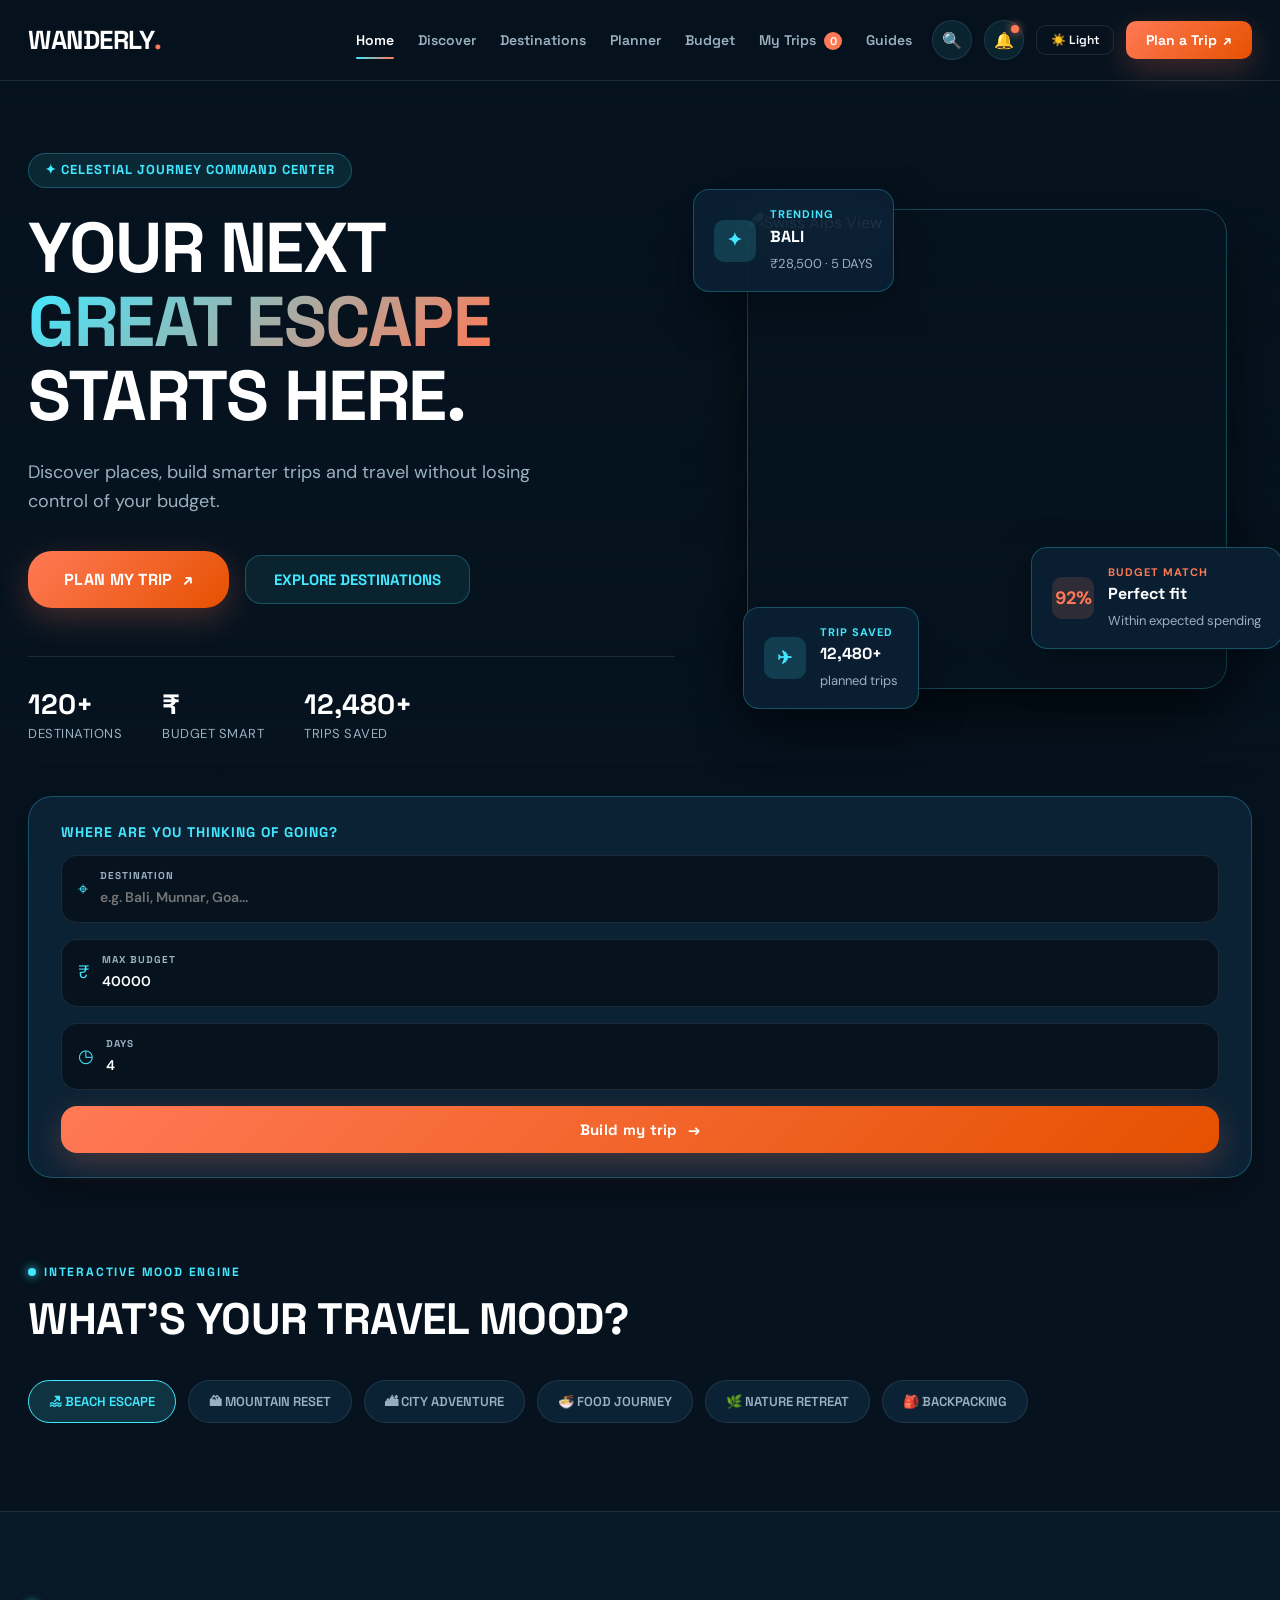
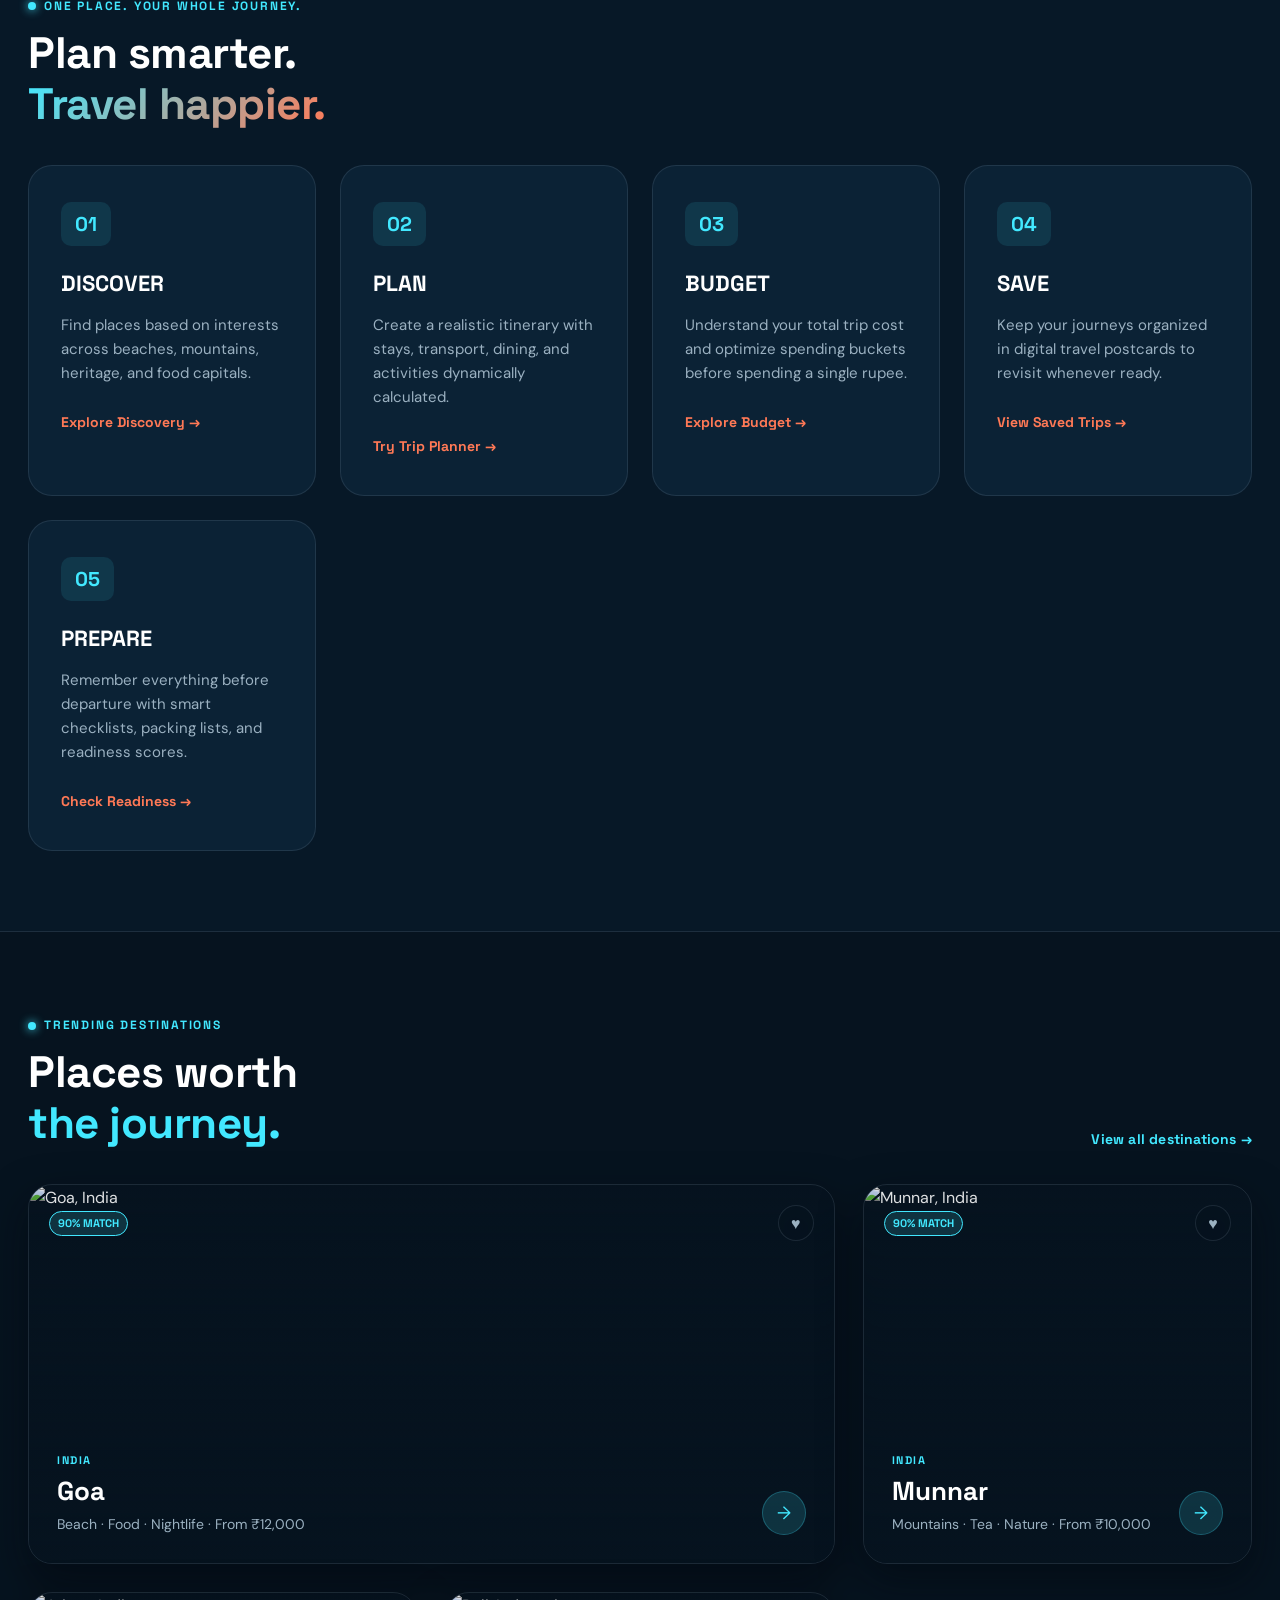
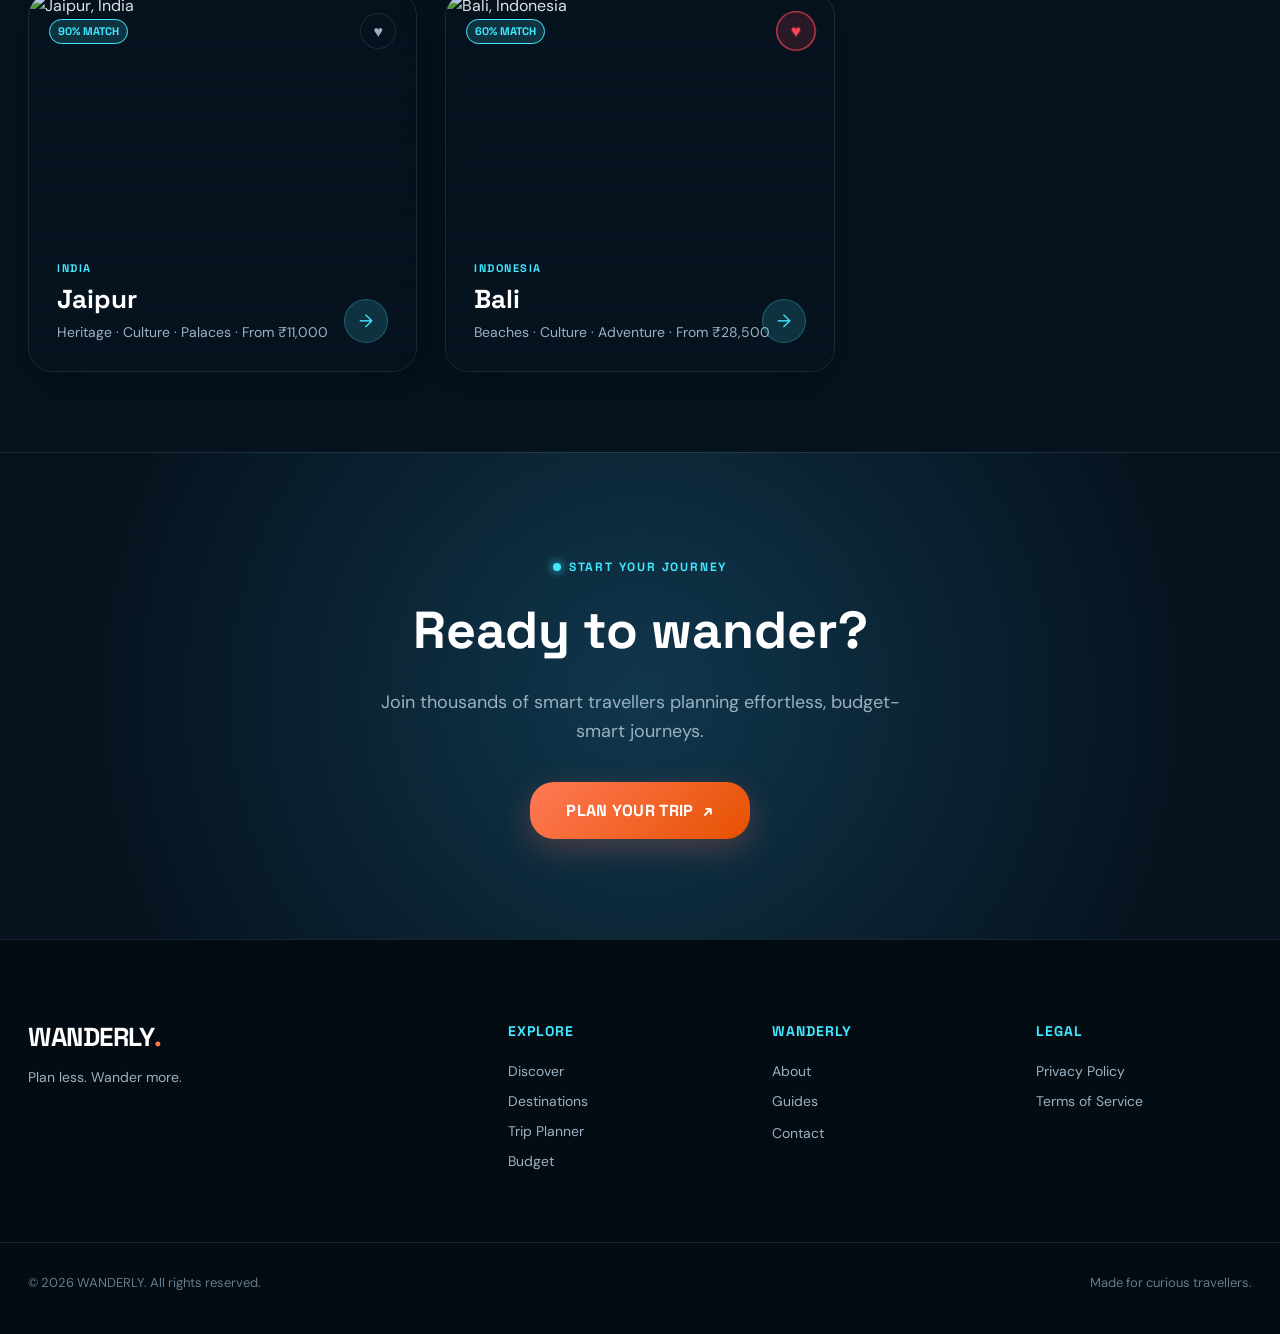
==== index.html @ 50c24c3d "Master upgrade: Celestial Journey design system, SPA travel command center, live cost optimization, " ====
<!DOCTYPE html>
<html lang="en">
<head>
    <meta charset="UTF-8">
    <meta name="viewport" content="width=device-width, initial-scale=1.0">
    <title>WANDERLY — Plan Less. Wander More.</title>
    <meta name="description" content="Discover destinations, build realistic itineraries, understand your costs and plan your next adventure with WANDERLY.">
    
    <link rel="preconnect" href="https://fonts.googleapis.com">
    <link rel="preconnect" href="https://fonts.gstatic.com" crossorigin>
    <link href="https://fonts.googleapis.com/css2?family=DM+Sans:ital,opsz,wght@0,9..40,400..700;1,9..40,400..700&family=Inter:wght@400;500;600;700&family=Space+Grotesk:wght@400;500;600;700&display=swap" rel="stylesheet">
    
    <link rel="stylesheet" href="style.css">
</head>
<body>

    <!-- NAVBAR -->
    <header class="navbar">
        <div class="nav-inner">
            <button type="button" class="brand" onclick="navigateTo('home')">
                WANDERLY<span>.</span>
            </button>

            <nav class="desktop-nav">
                <button type="button" data-page="home" onclick="navigateTo('home')">Home</button>
                <button type="button" data-page="discover" onclick="navigateTo('discover')">Discover</button>
                <button type="button" data-page="destinations" onclick="navigateTo('destinations')">Destinations</button>
                <button type="button" data-page="planner" onclick="navigateTo('planner')">Planner</button>
                <button type="button" data-page="budget" onclick="navigateTo('budget')">Budget</button>
                <button type="button" data-page="trips" onclick="navigateTo('trips')">My Trips <span class="badge-count" id="navTripBadge">0</span></button>
                <button type="button" data-page="guides" onclick="navigateTo('guides')">Guides</button>
            </nav>

            <div class="nav-actions">
                <button type="button" class="icon-btn" onclick="toggleSearchOverlay()" title="Search website">🔍</button>
                
                <div style="position:relative;">
                    <button type="button" class="icon-btn" onclick="toggleNotifications()" title="Notifications">
                        🔔 <span class="notif-badge"></span>
                    </button>

                    <!-- NOTIFICATION DROPDOWN -->
                    <div class="notif-dropdown" id="notifDropdown">
                        <div class="notif-header">
                            <h4>NOTIFICATION HUB</h4>
                            <small style="color:var(--accent-cyan); cursor:pointer;">Clear</small>
                        </div>
                        <div class="notif-list">
                            <div class="notif-item">
                                <strong>Trip Calculated</strong>
                                <span>Bali, Indonesia calculated with 94% match score.</span>
                            </div>
                            <div class="notif-item">
                                <strong>Budget Healthy</strong>
                                <span>Your ₹40,000 budget leaves ₹7,200 safety margin.</span>
                            </div>
                        </div>
                    </div>
                </div>

                <button type="button" class="outline-btn" id="themeToggleBtn" onclick="toggleTheme()" style="padding:6px 14px; font-size:12px;">☀️ Light</button>

                <button type="button" class="nav-cta" onclick="navigateTo('planner')">
                    Plan a Trip <span>↗</span>
                </button>
            </div>

            <button class="mobile-menu-btn" onclick="toggleMobileMenu()" aria-label="Toggle navigation menu">
                ☰
            </button>
        </div>

        <div class="mobile-menu" id="mobileMenu">
            <button type="button" data-page="home" onclick="navigateTo('home')">Home</button>
            <button type="button" data-page="discover" onclick="navigateTo('discover')">Discover</button>
            <button type="button" data-page="destinations" onclick="navigateTo('destinations')">Destinations</button>
            <button type="button" data-page="planner" onclick="navigateTo('planner')">Planner</button>
            <button type="button" data-page="budget" onclick="navigateTo('budget')">Budget</button>
            <button type="button" data-page="trips" onclick="navigateTo('trips')">My Trips</button>
            <button type="button" data-page="guides" onclick="navigateTo('guides')">Guides</button>
            <button type="button" class="nav-cta full-width" onclick="navigateTo('planner')">Plan a Trip ↗</button>
        </div>
    </header>

    <!-- SPA APP CONTAINER -->
    <div id="app">

        <!-- =========================================================
             1. HOME VIRTUAL PAGE (#page-home)
        ========================================================= -->
        <section id="page-home" class="page active">
            <!-- CINEMATIC HERO SECTION -->
            <div class="hero">
                <div class="container hero-container">
                    <div class="hero-content">
                        <div class="hero-eyebrow">
                            ✦ CELESTIAL JOURNEY COMMAND CENTER
                        </div>

                        <h1>
                            YOUR NEXT<br>
                            <span class="highlight-gradient">GREAT ESCAPE</span><br>
                            STARTS HERE.
                        </h1>

                        <p>
                            Discover places, build smarter trips and travel without losing control of your budget.
                        </p>

                        <div class="hero-actions">
                            <button type="button" class="primary-btn lg" onclick="navigateTo('planner')">
                                PLAN MY TRIP <span>↗</span>
                            </button>

                            <button type="button" class="secondary-btn" onclick="navigateTo('destinations')">
                                EXPLORE DESTINATIONS
                            </button>
                        </div>

                        <div class="hero-stats">
                            <div class="hero-stat-item">
                                <strong>120+</strong>
                                <span>Destinations</span>
                            </div>
                            <div class="hero-stat-item">
                                <strong>₹</strong>
                                <span>Budget Smart</span>
                            </div>
                            <div class="hero-stat-item">
                                <strong>12,480+</strong>
                                <span>Trips Saved</span>
                            </div>
                        </div>
                    </div>

                    <!-- FLOATING CARDS & VISUAL -->
                    <div class="hero-visual-wrapper">
                        <div class="hero-main-card">
                            <img src="https://images.unsplash.com/photo-1500534623283-312aade485b7?auto=format&fit=crop&w=1200&q=85" alt="Swiss Alps View">
                        </div>

                        <!-- FLOATING CARD 1: TRENDING -->
                        <div class="floating-card card-1" onclick="planDestination('bali')">
                            <div class="icon-badge">✦</div>
                            <div>
                                <small>TRENDING</small>
                                <strong>BALI</strong>
                                <span>₹28,500 · 5 DAYS</span>
                            </div>
                        </div>

                        <!-- FLOATING CARD 2: BUDGET MATCH -->
                        <div class="floating-card card-2">
                            <div class="icon-badge orange">92%</div>
                            <div>
                                <small style="color:var(--accent-orange)">BUDGET MATCH</small>
                                <strong>Perfect fit</strong>
                                <span>Within expected spending</span>
                            </div>
                        </div>

                        <!-- FLOATING CARD 3: TRIP SAVED -->
                        <div class="floating-card card-3">
                            <div class="icon-badge">✈</div>
                            <div>
                                <small>TRIP SAVED</small>
                                <strong>12,480+</strong>
                                <span>planned trips</span>
                            </div>
                        </div>
                    </div>
                </div>
            </div>

            <!-- HOME QUICK PLANNER STRIP -->
            <div class="container">
                <div class="quick-planner-strip">
                    <div style="font-family:var(--font-heading); font-size:14px; color:var(--accent-cyan); font-weight:700; margin-bottom:12px; letter-spacing:1px;">
                        WHERE ARE YOU THINKING OF GOING?
                    </div>
                    <div class="quick-planner-inner">
                        <div class="search-field">
                            <span class="field-icon">⌖</span>
                            <div>
                                <label for="quickDest">Destination</label>
                                <input type="text" id="quickDest" placeholder="e.g. Bali, Munnar, Goa..." autocomplete="off">
                            </div>
                        </div>
                        <div class="search-field">
                            <span class="field-icon">₹</span>
                            <div>
                                <label for="quickBudget">Max Budget</label>
                                <input type="number" id="quickBudget" placeholder="50000" value="40000">
                            </div>
                        </div>
                        <div class="search-field">
                            <span class="field-icon">◷</span>
                            <div>
                                <label for="quickDays">Days</label>
                                <input type="number" id="quickDays" placeholder="4" value="4">
                            </div>
                        </div>
                        <button type="button" class="primary-btn" onclick="executeQuickPlan()">
                            Build my trip <span>→</span>
                        </button>
                    </div>
                </div>
            </div>

            <!-- WHAT'S YOUR TRAVEL MOOD STRIP -->
            <div class="quick-section">
                <div class="container">
                    <div class="section-heading">
                        <div>
                            <span class="section-label">INTERACTIVE MOOD ENGINE</span>
                            <h2>WHAT'S YOUR TRAVEL MOOD?</h2>
                        </div>
                    </div>

                    <div class="mood-selector">
                        <button type="button" class="mood-pill active" onclick="selectTravelMood('beach', this)">🏖 BEACH ESCAPE</button>
                        <button type="button" class="mood-pill" onclick="selectTravelMood('mountain', this)">🏔 MOUNTAIN RESET</button>
                        <button type="button" class="mood-pill" onclick="selectTravelMood('city', this)">🏙 CITY ADVENTURE</button>
                        <button type="button" class="mood-pill" onclick="selectTravelMood('food', this)">🍜 FOOD JOURNEY</button>
                        <button type="button" class="mood-pill" onclick="selectTravelMood('nature', this)">🌿 NATURE RETREAT</button>
                        <button type="button" class="mood-pill" onclick="selectTravelMood('backpacking', this)">🎒 BACKPACKING</button>
                    </div>

                    <div id="moodRecommendations">
                        <!-- JS populated recommendations -->
                    </div>
                </div>
            </div>

            <!-- SMART FEATURES STRIP -->
            <div class="quick-section bg-card-section">
                <div class="container">
                    <div class="section-heading">
                        <div>
                            <span class="section-label">ONE PLACE. YOUR WHOLE JOURNEY.</span>
                            <h2>
                                Plan smarter.<br>
                                <span class="highlight-gradient">Travel happier.</span>
                            </h2>
                        </div>
                    </div>

                    <div class="why-grid">
                        <div class="why-card">
                            <span class="why-num">01</span>
                            <h3>DISCOVER</h3>
                            <p>Find places based on interests across beaches, mountains, heritage, and food capitals.</p>
                            <button type="button" class="why-link" onclick="navigateTo('discover')">Explore Discovery →</button>
                        </div>

                        <div class="why-card">
                            <span class="why-num">02</span>
                            <h3>PLAN</h3>
                            <p>Create a realistic itinerary with stays, transport, dining, and activities dynamically calculated.</p>
                            <button type="button" class="why-link" onclick="navigateTo('planner')">Try Trip Planner →</button>
                        </div>

                        <div class="why-card">
                            <span class="why-num">03</span>
                            <h3>BUDGET</h3>
                            <p>Understand your total trip cost and optimize spending buckets before spending a single rupee.</p>
                            <button type="button" class="why-link" onclick="navigateTo('budget')">Explore Budget →</button>
                        </div>

                        <div class="why-card">
                            <span class="why-num">04</span>
                            <h3>SAVE</h3>
                            <p>Keep your journeys organized in digital travel postcards to revisit whenever ready.</p>
                            <button type="button" class="why-link" onclick="navigateTo('trips')">View Saved Trips →</button>
                        </div>

                        <div class="why-card">
                            <span class="why-num">05</span>
                            <h3>PREPARE</h3>
                            <p>Remember everything before departure with smart checklists, packing lists, and readiness scores.</p>
                            <button type="button" class="why-link" onclick="navigateTo('trips')">Check Readiness →</button>
                        </div>
                    </div>
                </div>
            </div>

            <!-- TRENDING DESTINATIONS GALLERY -->
            <div class="quick-section">
                <div class="container">
                    <div class="section-heading">
                        <div>
                            <span class="section-label">TRENDING DESTINATIONS</span>
                            <h2>
                                Places worth<br>
                                <span class="highlight-cyan">the journey.</span>
                            </h2>
                        </div>
                        <button type="button" class="text-btn" onclick="navigateTo('destinations')">View all destinations →</button>
                    </div>

                    <div class="destination-grid" id="homeFeaturedGrid">
                        <!-- Rendered dynamically via JS -->
                    </div>
                </div>
            </div>

            <!-- FINAL CTA BANNER -->
            <div class="final-cta-banner">
                <div class="cta-inner">
                    <span class="section-label">START YOUR JOURNEY</span>
                    <h2>Ready to wander?</h2>
                    <p>Join thousands of smart travellers planning effortless, budget-smart journeys.</p>
                    <button type="button" class="primary-btn lg" onclick="navigateTo('planner')">PLAN YOUR TRIP <span>↗</span></button>
                </div>
            </div>
        </section>

        <!-- =========================================================
             2. DISCOVER VIRTUAL PAGE (#page-discover)
        ========================================================= -->
        <section id="page-discover" class="page">
            <div class="page-hero">
                <div class="container">
                    <span class="section-label">DISCOVERY ENGINE</span>
                    <h1>
                        FIND A PLACE<br>
                        <span class="highlight-gradient">THAT FEELS LIKE YOU.</span>
                    </h1>
                    <p>Filter by destination, travel window, budget limit, and style to find your ideal match score.</p>

                    <!-- ADVANCED SEARCH CARD -->
                    <div class="search-card margin-top-lg">
                        <div class="search-field">
                            <span class="field-icon">⌖</span>
                            <div>
                                <label for="discoverDest">Destination</label>
                                <input type="text" id="discoverDest" placeholder="Where do you want to go?" autocomplete="off">
                            </div>
                        </div>

                        <div class="search-field">
                            <span class="field-icon">₹</span>
                            <div>
                                <label for="discoverBudget">Max Budget</label>
                                <select id="discoverBudget">
                                    <option value="">Any budget</option>
                                    <option value="15000">Under ₹15,000</option>
                                    <option value="30000">Under ₹30,000</option>
                                    <option value="50000">Under ₹50,000</option>
                                    <option value="100000">Under ₹1,00,000</option>
                                </select>
                            </div>
                        </div>

                        <div class="search-field">
                            <span class="field-icon">✦</span>
                            <div>
                                <label for="discoverStyle">Travel style</label>
                                <select id="discoverStyle">
                                    <option value="">Any style</option>
                                    <option value="budget">Budget</option>
                                    <option value="balanced">Balanced</option>
                                    <option value="comfort">Comfort</option>
                                    <option value="luxury">Luxury</option>
                                </select>
                            </div>
                        </div>

                        <button class="search-btn" onclick="executeDiscoverSearch()">
                            Discover <span>↗</span>
                        </button>
                    </div>
                </div>
            </div>

            <div class="quick-section">
                <div class="container">
                    <div class="discover-category-block">
                        <div class="section-heading">
                            <div>
                                <span class="section-label">POPULAR CHOICE</span>
                                <h2>Trending now</h2>
                            </div>
                        </div>
                        <div class="destination-grid" id="trendingGrid"></div>
                    </div>

                    <div class="discover-category-block margin-top-xl">
                        <div class="section-heading">
                            <div>
                                <span class="section-label">SECRET RETREATS</span>
                                <h2>Hidden gems</h2>
                            </div>
                        </div>
                        <div class="destination-grid" id="gemsGrid"></div>
                    </div>

                    <div class="discover-category-block margin-top-xl">
                        <div class="section-heading">
                            <div>
                                <span class="section-label">GREAT VALUE</span>
                                <h2>Budget escapes</h2>
                            </div>
                        </div>
                        <div class="destination-grid" id="budgetFriendlyGrid"></div>
                    </div>

                    <div class="discover-category-block margin-top-xl">
                        <div class="section-heading">
                            <div>
                                <span class="section-label">SEASONAL HIGHLIGHTS</span>
                                <h2>Weekend trips</h2>
                            </div>
                        </div>
                        <div class="destination-grid" id="seasonalGrid"></div>
                    </div>
                </div>
            </div>
        </section>

        <!-- =========================================================
             3. DESTINATIONS VIRTUAL PAGE (#page-destinations)
        ========================================================= -->
        <section id="page-destinations" class="page">
            <div class="page-hero">
                <div class="container">
                    <span class="section-label">DESTINATION EXPLORER</span>
                    <h1>
                        Explore <span class="highlight-cyan">the world.</span>
                    </h1>
                    <p>Hand-picked curated destinations across nature, heritage, beaches, and vibrant global cities.</p>

                    <!-- FILTERS BAR -->
                    <div class="filter-bar margin-top-lg">
                        <button class="filter-pill active" onclick="filterDestinations('All', this)">ALL</button>
                        <button class="filter-pill" onclick="filterDestinations('India', this)">INDIA</button>
                        <button class="filter-pill" onclick="filterDestinations('Asia', this)">ASIA</button>
                        <button class="filter-pill" onclick="filterDestinations('Europe', this)">EUROPE</button>
                        <button class="filter-pill" onclick="filterDestinations('Middle East', this)">MIDDLE EAST</button>
                        <button class="filter-pill" onclick="filterDestinations('Beach', this)">BEACH</button>
                        <button class="filter-pill" onclick="filterDestinations('Mountains', this)">MOUNTAINS</button>
                        <button class="filter-pill" onclick="filterDestinations('Culture', this)">CULTURE</button>
                        <button class="filter-pill" onclick="filterDestinations('Adventure', this)">ADVENTURE</button>
                    </div>
                </div>
            </div>

            <div class="quick-section">
                <div class="container">
                    <div class="destination-directory-grid" id="directoryGrid"></div>
                </div>
            </div>

            <!-- TRIP COMPARISON CONTAINER -->
            <div class="quick-section bg-card-section">
                <div class="container">
                    <div class="section-heading">
                        <div>
                            <span class="section-label">DESTINATION COMPARISON</span>
                            <h2>COMPARE DESTINATIONS SIDE-BY-SIDE</h2>
                        </div>
                    </div>
                    <div id="comparisonContainer"></div>
                </div>
            </div>
        </section>

        <!-- =========================================================
             4. PLANNER VIRTUAL PAGE (#page-planner)
        ========================================================= -->
        <section id="page-planner" class="page">
            <div class="planner-section">
                <div class="planner-intro">
                    <span class="section-label">SMART TRIP PLANNER</span>
                    <h1>
                        BUILD YOUR<br>
                        <span class="highlight-gradient">PERFECT TRIP.</span>
                    </h1>
                    <p>
                        Configure your trip parameters below and discover live, dynamic cost estimates split across transport, stay, meals, and activities.
                    </p>
                </div>

                <div class="planner-layout">
                    <!-- LEFT CONFIGURATION WORKSPACE -->
                    <div class="planner-card">
                        <div class="card-header">
                            <div>
                                <h3>Trip Configuration</h3>
                            </div>
                            <span>01 / CONFIG</span>
                        </div>

                        <div class="form-group full">
                            <label for="destination">Destination</label>
                            <div class="select-wrapper">
                                <select id="destination">
                                    <option value="any">✨ Let WANDERLY find the best match</option>
                                    <option value="goa">Goa, India</option>
                                    <option value="munnar">Munnar, India</option>
                                    <option value="jaipur">Jaipur, India</option>
                                    <option value="bali">Bali, Indonesia</option>
                                    <option value="dubai">Dubai, UAE</option>
                                    <option value="kyoto">Kyoto, Japan</option>
                                    <option value="maldives">Maldives</option>
                                    <option value="switzerland">Swiss Alps, Switzerland</option>
                                    <option value="singapore">Singapore</option>
                                    <option value="thailand">Bangkok, Thailand</option>
                                    <option value="paris">Paris, France</option>
                                    <option value="london">London, UK</option>
                                </select>
                            </div>
                        </div>

                        <div class="form-row">
                            <div class="form-group">
                                <label>Travellers</label>
                                <div class="stepper">
                                    <button type="button" onclick="changeValue('travellers', -1)">−</button>
                                    <input id="travellers" value="2" readonly>
                                    <button type="button" onclick="changeValue('travellers', 1)">+</button>
                                </div>
                            </div>

                            <div class="form-group">
                                <label>Days</label>
                                <div class="stepper">
                                    <button type="button" onclick="changeValue('days', -1)">−</button>
                                    <input id="days" value="3" readonly>
                                    <button type="button" onclick="changeValue('days', 1)">+</button>
                                </div>
                            </div>
                        </div>

                        <div class="form-row">
                            <div class="form-group">
                                <label for="budget">Total budget</label>
                                <div class="money-input">
                                    <span>₹</span>
                                    <input type="number" id="budget" placeholder="50000" value="40000" min="1000" step="1000" oninput="calculateTrip(false)">
                                </div>
                            </div>

                            <div class="form-group">
                                <label for="travelStyle">Travel style</label>
                                <select id="travelStyle" onchange="calculateTrip(false)">
                                    <option value="budget">Budget (0.78x)</option>
                                    <option value="balanced" selected>Balanced (1.0x)</option>
                                    <option value="comfort">Comfort (1.3x)</option>
                                    <option value="luxury">Luxury (1.8x)</option>
                                </select>
                            </div>
                        </div>

                        <div class="form-group full">
                            <label>Interests &amp; Priorities</label>
                            <div class="interest-grid">
                                <button type="button" class="interest active" data-interest="food" onclick="toggleInterest(this)">
                                    🍜 Food &amp; Dining
                                </button>
                                <button type="button" class="interest" data-interest="nature" onclick="toggleInterest(this)">
                                    🌿 Nature &amp; Views
                                </button>
                                <button type="button" class="interest" data-interest="culture" onclick="toggleInterest(this)">
                                    🏛 Culture &amp; Heritage
                                </button>
                                <button type="button" class="interest" data-interest="adventure" onclick="toggleInterest(this)">
                                    🏄 Outdoor Adventure
                                </button>
                            </div>
                        </div>

                        <button type="button" class="calculate-btn" onclick="calculateTrip(true)">
                            CALCULATE MY TRIP <span>↗</span>
                        </button>
                    </div>

                    <!-- RIGHT LIVE TRIP ESTIMATE WORKSPACE -->
                    <div class="result-card" id="resultCard">
                        <div class="result-empty" id="emptyState">
                            <div class="empty-icon">✦</div>
                            <h3>Your journey starts here.</h3>
                            <p>Select your trip details and click Calculate to view a live estimate.</p>
                        </div>

                        <div class="result-content hidden" id="resultContent">
                            <div class="result-top">
                                <div>
                                    <span class="section-label" style="margin-bottom:4px;">LIVE TRIP ESTIMATE</span>
                                    <h3 id="resultDestination">Goa, India</h3>
                                </div>
                                <div class="budget-status within" id="budgetStatus">✓ HEALTHY BUDGET</div>
                            </div>

                            <div class="total-box">
                                <span>Estimated total</span>
                                <strong id="totalCost">₹0</strong>
                                <small id="perPerson">₹0 per person</small>
                            </div>

                            <!-- COST OPTIMIZATION BOX -->
                            <div id="optimizationBox"></div>

                            <div class="breakdown">
                                <div class="breakdown-item">
                                    <div>
                                        <span style="color:var(--accent-cyan);">✈</span>
                                        <span>TRANSPORT</span>
                                    </div>
                                    <strong id="transportCost">₹0</strong>
                                </div>

                                <div class="breakdown-item">
                                    <div>
                                        <span style="color:var(--accent-orange);">🏨</span>
                                        <span>STAY</span>
                                    </div>
                                    <strong id="stayCost">₹0</strong>
                                </div>

                                <div class="breakdown-item">
                                    <div>
                                        <span style="color:var(--accent-cyan);">🍜</span>
                                        <span>FOOD</span>
                                    </div>
                                    <strong id="foodCost">₹0</strong>
                                </div>

                                <div class="breakdown-item">
                                    <div>
                                        <span style="color:var(--accent-orange);">🎟</span>
                                        <span>ACTIVITIES</span>
                                    </div>
                                    <strong id="activityCost">₹0</strong>
                                </div>
                            </div>

                            <div class="budget-progress">
                                <div class="progress-header">
                                    <span>BUDGET USAGE</span>
                                    <strong id="budgetPercentage">0%</strong>
                                </div>
                                <div class="progress-track">
                                    <div class="progress-fill" id="progressFill"></div>
                                </div>
                            </div>

                            <div class="recommendation">
                                <span>✦</span>
                                <div>
                                    <strong>RECOMMENDATION</strong>
                                    <p id="recommendationText">Your budget leaves enough room for experiences and unexpected expenses.</p>
                                </div>
                            </div>

                            <button type="button" class="save-trip-btn" onclick="saveTrip()">
                                Save this trip ♡
                            </button>

                            <!-- ITINERARY BUILDER CONTAINER -->
                            <div id="itineraryBuilderContainer"></div>
                        </div>
                    </div>
                </div>
            </div>
        </section>

        <!-- =========================================================
             5. BUDGET VIRTUAL PAGE (#page-budget)
        ========================================================= -->
        <section id="page-budget" class="page">
            <div class="page-hero">
                <div class="container">
                    <span class="section-label">FINANCIAL DASHBOARD</span>
                    <h1>
                        KNOW YOUR TRIP<br>
                        <span class="highlight-gradient">BEFORE YOU GO.</span>
                    </h1>
                    <p>Understand where every rupee goes. WANDERLY splits your travel budget into transparent, realistic spending buckets.</p>
                </div>
            </div>

            <div class="quick-section">
                <div class="container">
                    <div class="budget-section">
                        <div class="budget-copy">
                            <span class="section-label">OUR METHODOLOGY</span>
                            <h2>The 5 Pillars of Travel Cost</h2>
                            <p>We analyze historical pricing across flights, trains, boutique stays, local markets, and experience tickets to build accurate estimates.</p>
                            
                            <div class="budget-pillars-list">
                                <div class="pillar-item">
                                    <span class="pillar-num">01</span>
                                    <div>
                                        <h4>Transport</h4>
                                        <p>Long-distance travel (flight/rail/road) + estimated local cabs or scooter rentals.</p>
                                    </div>
                                </div>

                                <div class="pillar-item">
                                    <span class="pillar-num">02</span>
                                    <div>
                                        <h4>Stay / Accommodation</h4>
                                        <p>Daily room rates calculated for your chosen travel style (Budget, Balanced, Comfort, Luxury).</p>
                                    </div>
                                </div>

                                <div class="pillar-item">
                                    <span class="pillar-num">03</span>
                                    <div>
                                        <h4>Food &amp; Dining</h4>
                                        <p>3 daily meals plus snacks, bottled water, and regional culinary experiences.</p>
                                    </div>
                                </div>

                                <div class="pillar-item">
                                    <span class="pillar-num">04</span>
                                    <div>
                                        <h4>Activities &amp; Tours</h4>
                                        <p>Monument entry passes, national park permits, guided tours, and water sports.</p>
                                    </div>
                                </div>

                                <div class="pillar-item">
                                    <span class="pillar-num">05</span>
                                    <div>
                                        <h4>Emergency Buffer</h4>
                                        <p>A recommended safety margin for unexpected surge fees, local transit or shopping.</p>
                                    </div>
                                </div>
                            </div>
                        </div>

                        <!-- FINANCIAL DASHBOARD CARD -->
                        <div class="budget-visual">
                            <div class="mini-card">
                                <div class="mini-card-header">
                                    <span>ESTIMATED TRIP COST</span>
                                    <strong>₹42,800</strong>
                                </div>

                                <div class="budget-bars">
                                    <div class="bar-row">
                                        <span>Stay</span>
                                        <div><i style="width: 70%;"></i></div>
                                        <strong>₹15,000</strong>
                                    </div>

                                    <div class="bar-row">
                                        <span>Transport</span>
                                        <div><i style="width: 52%;"></i></div>
                                        <strong>₹11,000</strong>
                                    </div>

                                    <div class="bar-row">
                                        <span>Food</span>
                                        <div><i style="width: 38%;"></i></div>
                                        <strong>₹8,000</strong>
                                    </div>

                                    <div class="bar-row">
                                        <span>Activities</span>
                                        <div><i style="width: 28%;"></i></div>
                                        <strong>₹6,000</strong>
                                    </div>

                                    <div class="bar-row">
                                        <span>Emergency</span>
                                        <div><i style="width: 14%;"></i></div>
                                        <strong>₹2,800</strong>
                                    </div>
                                </div>

                                <div style="display:grid; grid-template-columns:1fr 1fr; gap:12px; margin-top:24px; padding-top:20px; border-top:1px solid var(--border-subtle);">
                                    <div style="background:var(--bg-midnight); padding:12px; border-radius:8px; text-align:center;">
                                        <small style="color:var(--text-muted); font-size:10px; text-transform:uppercase; letter-spacing:1px; font-family:var(--font-heading); display:block;">Daily Budget</small>
                                        <strong style="color:var(--accent-cyan); font-family:var(--font-heading); font-size:18px;">₹8,560</strong>
                                    </div>
                                    <div style="background:var(--bg-midnight); padding:12px; border-radius:8px; text-align:center;">
                                        <small style="color:var(--text-muted); font-size:10px; text-transform:uppercase; letter-spacing:1px; font-family:var(--font-heading); display:block;">Per Person</small>
                                        <strong style="color:var(--accent-orange); font-family:var(--font-heading); font-size:18px;">₹21,400</strong>
                                    </div>
                                </div>
                            </div>

                            <div class="floating-budget-card">
                                <span>✓</span>
                                <div>
                                    <strong>Budget Remaining</strong>
                                    <small>₹7,200 buffer ready</small>
                                </div>
                            </div>
                        </div>
                    </div>
                </div>
            </div>

            <!-- INTERACTIVE BUDGET CALCULATOR WIDGET -->
            <div class="quick-section bg-card-section">
                <div class="container">
                    <div class="section-heading">
                        <div>
                            <span class="section-label">INTERACTIVE TOOL</span>
                            <h2>Quick Budget Allocation Calculator</h2>
                        </div>
                        <p>Enter your total target budget, travel days, and group size to calculate ideal category allocations instantly.</p>
                    </div>

                    <div class="budget-calc-widget">
                        <div class="form-row">
                            <div class="form-group">
                                <label for="widgetBudget">Target Trip Budget (₹)</label>
                                <div class="money-input">
                                    <span>₹</span>
                                    <input type="number" id="widgetBudget" value="50000" min="1000" step="1000">
                                </div>
                            </div>

                            <div class="form-group">
                                <label for="widgetDays">Days</label>
                                <input type="number" id="widgetDays" class="styled-input" value="4" min="1" max="30">
                            </div>

                            <div class="form-group">
                                <label for="widgetTravellers">Travellers</label>
                                <input type="number" id="widgetTravellers" class="styled-input" value="2" min="1" max="20">
                            </div>
                        </div>

                        <div class="widget-results margin-top-lg">
                            <div class="widget-metric">
                                <small>Daily Budget Limit</small>
                                <strong id="widgetDailyLimit">₹12,500 / day</strong>
                            </div>

                            <div class="widget-metric">
                                <small>Per-Person Budget Limit</small>
                                <strong id="widgetPerPersonLimit">₹25,000 / person</strong>
                            </div>
                        </div>

                        <div class="widget-allocation-grid margin-top-lg">
                            <div class="allocation-card">
                                <span>Stay (35%)</span>
                                <strong id="allocStay">₹17,500</strong>
                            </div>
                            <div class="allocation-card">
                                <span>Transport (25%)</span>
                                <strong id="allocTransport">₹12,500</strong>
                            </div>
                            <div class="allocation-card">
                                <span>Food (20%)</span>
                                <strong id="allocFood">₹10,000</strong>
                            </div>
                            <div class="allocation-card">
                                <span>Activities (12%)</span>
                                <strong id="allocActivities">₹6,000</strong>
                            </div>
                            <div class="allocation-card">
                                <span>Buffer (8%)</span>
                                <strong id="allocBuffer">₹4,000</strong>
                            </div>
                        </div>
                    </div>
                </div>
            </div>
        </section>

        <!-- =========================================================
             6. MY TRIPS VIRTUAL PAGE (#page-trips)
        ========================================================= -->
        <section id="page-trips" class="page">
            <div class="page-hero">
                <div class="container">
                    <div class="flex-between flex-wrap gap-md">
                        <div>
                            <span class="section-label">MY TRAVEL COMMAND CENTER</span>
                            <h1>
                                Your <span class="highlight-gradient">journeys.</span>
                            </h1>
                            <p>Manage saved itineraries, check readiness scores, and track packing lists.</p>
                        </div>

                        <div style="align-self: flex-end;">
                            <span class="trip-count" id="tripCount">0 trips</span>
                        </div>
                    </div>
                </div>
            </div>

            <div class="quick-section">
                <div class="container">
                    <!-- COMMAND CENTER METRICS -->
                    <div class="command-hub-metrics">
                        <div class="hub-metric-card">
                            <div class="icon-box">✈</div>
                            <div>
                                <small>SAVED TRIPS</small>
                                <strong id="navTripBadge">0</strong>
                            </div>
                        </div>
                        <div class="hub-metric-card">
                            <div class="icon-box" style="color:var(--accent-orange); background:rgba(255,121,86,0.12);">₹</div>
                            <div>
                                <small>TOTAL SPEND</small>
                                <strong id="totalSpendStat">₹0</strong>
                            </div>
                        </div>
                        <div class="hub-metric-card">
                            <div class="icon-box" style="color:var(--accent-gold); background:rgba(255,200,87,0.12);">✓</div>
                            <div>
                                <small>READINESS SCORE</small>
                                <strong id="readinessStat">82%</strong>
                            </div>
                        </div>
                    </div>

                    <div class="saved-trips" id="savedTrips"></div>

                    <!-- CHECKLIST CONTAINER -->
                    <div id="checklistContainer"></div>
                </div>
            </div>
        </section>

        <!-- =========================================================
             7. GUIDES VIRTUAL PAGE (#page-guides)
        ========================================================= -->
        <section id="page-guides" class="page">
            <div class="page-hero">
                <div class="container">
                    <span class="section-label">EDITORIAL GUIDES</span>
                    <h1>
                        Travel smarter.<br>
                        <span class="highlight-gradient">Go further.</span>
                    </h1>
                    <p>Practical advice on budgeting, destination picking, hidden culinary gems, and stress-free packing.</p>

                    <!-- CATEGORY FILTER PILLS -->
                    <div class="filter-bar margin-top-lg">
                        <button class="filter-pill active" onclick="filterGuides('All', this)">All Guides</button>
                        <button class="filter-pill" onclick="filterGuides('Budget Travel', this)">Budget Travel</button>
                        <button class="filter-pill" onclick="filterGuides('Weekend Trips', this)">Weekend Trips</button>
                        <button class="filter-pill" onclick="filterGuides('Food', this)">Food &amp; Dining</button>
                        <button class="filter-pill" onclick="filterGuides('Adventure', this)">Adventure</button>
                        <button class="filter-pill" onclick="filterGuides('Nature', this)">Nature</button>
                        <button class="filter-pill" onclick="filterGuides('International', this)">International</button>
                    </div>
                </div>
            </div>

            <div class="quick-section">
                <div class="container">
                    <div class="guides-grid" id="guidesGrid">
                        <article class="guide-card" data-category="International" onclick="openGuideModal('international')">
                            <span class="guide-badge">FIRST TIMER</span>
                            <h3>How to Plan Your First International Trip Without Overthinking</h3>
                            <p>Currencies, SIM cards, flight windows, and insurance decoded without financial stress.</p>
                            <span class="guide-link">Read guide →</span>
                        </article>

                        <article class="guide-card" data-category="Weekend Trips" onclick="openGuideModal('weekend')">
                            <span class="guide-badge">WEEKEND TRIPS</span>
                            <h3>7 Budget-Friendly Weekend Escapes That Feel Premium</h3>
                            <p>How to sequence itineraries for short 72-hour trips without feeling exhausted or rushed.</p>
                            <span class="guide-link">Read guide →</span>
                        </article>

                        <article class="guide-card" data-category="Budget Travel" onclick="openGuideModal('budget25k')">
                            <span class="guide-badge">BUDGET TRAVEL</span>
                            <h3>How to Build a High-Impact ₹25,000 Vacation</h3>
                            <p>A step-by-step blueprint to balance boutique stay comfort with incredible regional experiences.</p>
                            <span class="guide-link">Read guide →</span>
                        </article>

                        <article class="guide-card" data-category="Food" onclick="openGuideModal('food')">
                            <span class="guide-badge">FOOD &amp; DINING</span>
                            <h3>Best Destinations &amp; Hacks for Culinary Lovers</h3>
                            <p>Finding Michelin-recommended hawkers, local night markets, and back-alley food gems.</p>
                            <span class="guide-link">Read guide →</span>
                        </article>

                        <article class="guide-card" data-category="Nature" onclick="openGuideModal('nature')">
                            <span class="guide-badge">NATURE</span>
                            <h3>How to Travel Without Overplanning Every Hour</h3>
                            <p>Leave room for serendipity, quiet tea walks, and spontaneous local conversations.</p>
                            <span class="guide-link">Read guide →</span>
                        </article>

                        <article class="guide-card" data-category="Budget Travel" onclick="openGuideModal('hacks')">
                            <span class="guide-badge">SMART HACKS</span>
                            <h3>Off-Peak Travel Secrets: 50% Off Luxury Stays</h3>
                            <p>Master shoulder-season booking windows to unlock five-star resorts at three-star prices.</p>
                            <span class="guide-link">Read guide →</span>
                        </article>
                    </div>
                </div>
            </div>
        </section>

        <!-- =========================================================
             8. ABOUT VIRTUAL PAGE (#page-about)
        ========================================================= -->
        <section id="page-about" class="page">
            <div class="page-hero">
                <div class="container">
                    <span class="section-label">OUR MISSION</span>
                    <h1>
                        Travel planning<br>
                        <span class="highlight-gradient">should feel exciting.</span>
                    </h1>
                    <p>Travel should be about anticipation, not spreadsheets. WANDERLY brings financial clarity, transparent costs, and effortless inspiration to curious travellers everywhere.</p>
                </div>
            </div>

            <div class="quick-section">
                <div class="container">
                    <div class="section-heading">
                        <div>
                            <span class="section-label">OUR IDEA</span>
                            <h2>Plan Less. Wander More.</h2>
                        </div>
                        <p>
                            Most travel tools overwhelm you with static spreadsheets, sponsored hotel listings, or hidden fees. We built WANDERLY to reveal the true cost of travel before you book.
                        </p>
                    </div>

                    <div class="why-grid">
                        <div class="why-card">
                            <span class="why-num">🎯</span>
                            <h3>Smart Cost Modeling</h3>
                            <p>No more blind guessing. We calculate accommodation, regional transport, dining, and experience fees into clear, actionable estimates.</p>
                        </div>

                        <div class="why-card">
                            <span class="why-num">💡</span>
                            <h3>Budget Alignment</h3>
                            <p>Discover destination recommendations that fit your exact wallet size — not inflated package deals or arbitrary star ratings.</p>
                        </div>

                        <div class="why-card">
                            <span class="why-num">✨</span>
                            <h3>Pure Discovery</h3>
                            <p>Explore world-famous spots and serene hidden gems filtered by your personal travel style and interests.</p>
                        </div>
                    </div>
                </div>
            </div>

            <div class="quick-section bg-card-section">
                <div class="container">
                    <div class="section-heading text-center">
                        <span class="section-label">HOW IT WORKS</span>
                        <h2>Four Simple Steps to Wander</h2>
                    </div>

                    <div class="steps-grid margin-top-lg">
                        <div class="step-card">
                            <span class="step-num">01</span>
                            <h3>Discover</h3>
                            <p>Search by city, country, or let our algorithm suggest destinations based on your travel style and budget limit.</p>
                        </div>

                        <div class="step-card">
                            <span class="step-num">02</span>
                            <h3>Plan</h3>
                            <p>Configure group size, days, and total funds to calculate exact daily allowances and category splits.</p>
                        </div>

                        <div class="step-card">
                            <span class="step-num">03</span>
                            <h3>Budget</h3>
                            <p>Review transparent breakdowns for stay, transport, meals, and activities instantly in a real-time workspace.</p>
                        </div>

                        <div class="step-card">
                            <span class="step-num">04</span>
                            <h3>Wander</h3>
                            <p>Save your customized itineraries into digital postcards to revisit anytime you're ready to pack your bags.</p>
                        </div>
                    </div>
                </div>
            </div>

            <div class="final-cta-banner">
                <div class="cta-inner">
                    <span class="section-label">READY TO WANDER?</span>
                    <h2>Your next adventure starts here.</h2>
                    <p>Build your first budget-smart travel plan in less than two minutes.</p>
                    <button type="button" class="primary-btn lg" onclick="navigateTo('planner')">PLAN YOUR TRIP <span>↗</span></button>
                </div>
            </div>
        </section>

    </div>

    <!-- GLOBAL SEARCH OVERLAY -->
    <div class="search-overlay" id="globalSearchOverlay">
        <button type="button" class="modal-close" onclick="toggleSearchOverlay()" style="top:40px; right:40px;">✕</button>
        <div class="search-box-large">
            <input type="text" id="globalSearchInput" placeholder="Search destinations, guides, or saved trips..." oninput="handleGlobalSearch(this.value)">
        </div>
        <div class="search-results-list" id="globalSearchResults"></div>
    </div>

    <!-- UNIVERSAL MODAL SYSTEM -->
    <div class="modal-backdrop" id="destModalBackdrop" onclick="closeDestModal()">
        <div class="modal-box" onclick="event.stopPropagation()">
            <button class="modal-close" onclick="closeDestModal()" aria-label="Close modal">✕</button>
            <div id="destModalBody"></div>
        </div>
    </div>

    <div class="modal-backdrop" id="universalModalBackdrop" onclick="closeUniversalModal()">
        <div class="modal-box" onclick="event.stopPropagation()">
            <button class="modal-close" onclick="closeUniversalModal()" aria-label="Close modal">✕</button>
            <div id="universalModalBody"></div>
        </div>
    </div>

    <!-- TOAST ALERT -->
    <div class="toast" id="toast"></div>

    <!-- FOOTER -->
    <footer class="footer">
        <div class="footer-top">
            <div class="footer-brand">
                <button type="button" class="brand" onclick="navigateTo('home')">
                    WANDERLY<span>.</span>
                </button>
                <p class="tagline">Plan less. Wander more.</p>
            </div>

            <div class="footer-col">
                <h4>Explore</h4>
                <button type="button" onclick="navigateTo('discover')">Discover</button>
                <button type="button" onclick="navigateTo('destinations')">Destinations</button>
                <button type="button" onclick="navigateTo('planner')">Trip Planner</button>
                <button type="button" onclick="navigateTo('budget')">Budget</button>
            </div>

            <div class="footer-col">
                <h4>WANDERLY</h4>
                <button type="button" onclick="navigateTo('about')">About</button>
                <button type="button" onclick="navigateTo('guides')">Guides</button>
                <a href="mailto:hello@wanderly.com">Contact</a>
            </div>

            <div class="footer-col">
                <h4>Legal</h4>
                <button type="button" onclick="openLegalModal('Privacy Policy', 'Your privacy is paramount. WANDERLY stores all custom itinerary and budget data locally inside your browser using LocalStorage.')">Privacy Policy</button>
                <button type="button" onclick="openLegalModal('Terms of Service', 'WANDERLY provides cost estimations based on regional averages for informational and travel-planning purposes.')">Terms of Service</button>
            </div>
        </div>

        <div class="footer-bottom">
            <p>&copy; 2026 WANDERLY. All rights reserved.</p>
            <p>Made for curious travellers.</p>
        </div>
    </footer>

    <script src="script.js"></script>
</body>
</html>
---- style.css ----
/* =========================================================
   WANDERLY — CELESTIAL JOURNEY DESIGN SYSTEM
   Theme: Premium Dark & Light Travel Command Center
   Colors:
     - Primary Midnight: #06131F
     - Deep Ocean: #0B2235
     - Ocean: #123B52
     - Electric Cyan: #42E8FF
     - Sunset Orange: #FF7956
     - Golden Glow: #FFC857
     - Cloud / Light: #F7FAFC
     - Soft Blue: #DDF6FF
     - Text White: #FFFFFF
     - Muted Text: #9BB1C1
   Typography:
     - Headings, Hero, Nav, Numbers, Metrics: 'Space Grotesk', sans-serif
     - Body, Forms, Labels, Descriptions: 'DM Sans', sans-serif
========================================================= */

:root {
    --bg-midnight: #06131F;
    --bg-deep-ocean: #0B2235;
    --bg-ocean: #123B52;
    --bg-input: #040D17;
    --bg-nav: rgba(6, 19, 31, 0.88);

    --accent-cyan: #42E8FF;
    --accent-cyan-glow: rgba(66, 232, 255, 0.25);
    --accent-orange: #FF7956;
    --accent-orange-glow: rgba(255, 121, 86, 0.3);
    --accent-gold: #FFC857;
    --accent-gold-glow: rgba(255, 200, 87, 0.25);
    
    --cloud: #F7FAFC;
    --soft-blue: #DDF6FF;

    --text-white: #FFFFFF;
    --text-muted: #9BB1C1;
    --text-dim: #647B8C;

    --border-subtle: rgba(155, 177, 193, 0.15);
    --border-glow: rgba(66, 232, 255, 0.25);
    --border-orange: rgba(255, 121, 86, 0.3);

    --shadow-card: 0 16px 40px rgba(2, 8, 14, 0.5);
    --shadow-glow-cyan: 0 10px 32px rgba(66, 232, 255, 0.2);
    --shadow-glow-orange: 0 10px 32px rgba(255, 121, 86, 0.25);

    --radius-sm: 10px;
    --radius-md: 16px;
    --radius-lg: 24px;
    --radius-full: 9999px;

    --font-heading: 'Space Grotesk', -apple-system, BlinkMacSystemFont, sans-serif;
    --font-body: 'DM Sans', -apple-system, BlinkMacSystemFont, sans-serif;
}

/* Light Theme Variables Override */
[data-theme="light"] {
    --bg-midnight: #F4F7FA;
    --bg-deep-ocean: #FFFFFF;
    --bg-ocean: #E6EFF7;
    --bg-input: #FFFFFF;
    --bg-nav: rgba(244, 247, 250, 0.92);

    --text-white: #091E30;
    --text-muted: #536B7D;
    --text-dim: #8498A6;

    --border-subtle: rgba(9, 30, 48, 0.12);
    --border-glow: rgba(66, 232, 255, 0.5);

    --shadow-card: 0 12px 32px rgba(9, 30, 48, 0.08);
}

/* =========================================================
   RESET & BASE STYLES
========================================================= */
*, *::before, *::after {
    margin: 0;
    padding: 0;
    box-sizing: border-box;
}

html {
    scroll-behavior: smooth;
    font-size: 16px;
    background-color: var(--bg-midnight);
}

body {
    font-family: var(--font-body);
    color: var(--text-white);
    background-color: var(--bg-midnight);
    line-height: 1.6;
    overflow-x: hidden;
    min-height: 100vh;
    display: flex;
    flex-direction: column;
    -webkit-font-smoothing: antialiased;
    transition: background-color 0.3s ease, color 0.3s ease;
}

button, input, select, textarea {
    font-family: inherit;
    font-size: inherit;
    color: inherit;
}

button {
    cursor: pointer;
    border: none;
    background: none;
    transition: all 0.25s cubic-bezier(0.16, 1, 0.3, 1);
}

img {
    display: block;
    width: 100%;
    height: auto;
}

a {
    color: inherit;
    text-decoration: none;
    transition: all 0.25s ease;
}

.container {
    max-width: 1280px;
    margin: 0 auto;
    width: 100%;
    padding: 0 28px;
}

.margin-top-sm { margin-top: 16px; }
.margin-top-md { margin-top: 24px; }
.margin-top-lg { margin-top: 36px; }
.margin-top-xl { margin-top: 72px; }
.text-center { text-align: center; }
.flex-between { display: flex; justify-content: space-between; align-items: center; }
.flex-wrap { flex-wrap: wrap; }
.gap-sm { gap: 10px; }
.gap-md { gap: 20px; }

/* Text gradients & Highlights */
.highlight-cyan { color: var(--accent-cyan); }
.highlight-orange { color: var(--accent-orange); }
.highlight-gold { color: var(--accent-gold); }
.highlight-gradient {
    background: linear-gradient(135deg, var(--accent-cyan) 0%, var(--accent-orange) 100%);
    -webkit-background-clip: text;
    -webkit-text-fill-color: transparent;
    display: inline-block;
}

/* Section labels */
.section-label {
    display: inline-flex;
    align-items: center;
    gap: 8px;
    font-family: var(--font-heading);
    font-size: 12px;
    font-weight: 700;
    letter-spacing: 1.8px;
    text-transform: uppercase;
    color: var(--accent-cyan);
    margin-bottom: 12px;
}

.section-label::before {
    content: "";
    display: inline-block;
    width: 8px;
    height: 8px;
    background: var(--accent-cyan);
    border-radius: 50%;
    box-shadow: 0 0 10px var(--accent-cyan);
}

.section-heading {
    display: flex;
    justify-content: space-between;
    align-items: flex-end;
    gap: 24px;
    margin-bottom: 36px;
    flex-wrap: wrap;
}

.section-heading h2 {
    font-family: var(--font-heading);
    font-size: clamp(28px, 4vw, 44px);
    font-weight: 700;
    line-height: 1.15;
    letter-spacing: -0.5px;
    color: var(--text-white);
}

.section-heading p {
    color: var(--text-muted);
    max-width: 520px;
    font-size: 16px;
}

/* =========================================================
   BUTTONS & CONTROLS
========================================================= */
.primary-btn {
    display: inline-flex;
    align-items: center;
    justify-content: center;
    gap: 10px;
    background: linear-gradient(135deg, var(--accent-orange) 0%, #E65100 100%);
    color: #ffffff;
    padding: 14px 28px;
    border-radius: var(--radius-md);
    font-family: var(--font-heading);
    font-size: 15px;
    font-weight: 700;
    letter-spacing: 0.3px;
    box-shadow: var(--shadow-glow-orange);
    transition: all 0.3s ease;
}

.primary-btn:hover {
    transform: translateY(-2px);
    box-shadow: 0 12px 30px rgba(255, 121, 86, 0.45);
    background: linear-gradient(135deg, #FF8C6B 0%, #F55D00 100%);
}

.primary-btn span {
    transition: transform 0.25s ease;
}

.primary-btn:hover span {
    transform: translateX(4px);
}

.primary-btn.lg {
    padding: 18px 36px;
    font-size: 16px;
    border-radius: var(--radius-lg);
}

.secondary-btn {
    display: inline-flex;
    align-items: center;
    justify-content: center;
    gap: 10px;
    background: rgba(66, 232, 255, 0.08);
    color: var(--accent-cyan);
    border: 1px solid var(--border-glow);
    padding: 14px 28px;
    border-radius: var(--radius-md);
    font-family: var(--font-heading);
    font-size: 15px;
    font-weight: 700;
    backdrop-filter: blur(12px);
    transition: all 0.3s ease;
}

.secondary-btn:hover {
    background: rgba(66, 232, 255, 0.18);
    border-color: var(--accent-cyan);
    transform: translateY(-2px);
    box-shadow: var(--shadow-glow-cyan);
}

.outline-btn {
    display: inline-flex;
    align-items: center;
    justify-content: center;
    gap: 8px;
    background: transparent;
    color: var(--text-white);
    border: 1px solid var(--border-subtle);
    padding: 10px 20px;
    border-radius: var(--radius-sm);
    font-family: var(--font-heading);
    font-size: 14px;
    font-weight: 600;
}

.outline-btn:hover {
    border-color: var(--accent-cyan);
    color: var(--accent-cyan);
    background: rgba(66, 232, 255, 0.05);
}

.text-btn {
    display: inline-flex;
    align-items: center;
    gap: 6px;
    color: var(--accent-cyan);
    font-family: var(--font-heading);
    font-weight: 700;
    font-size: 14px;
    letter-spacing: 0.2px;
}

.text-btn:hover {
    color: var(--accent-orange);
    gap: 10px;
}

/* Match Score Badge */
.match-badge {
    display: inline-flex;
    align-items: center;
    gap: 4px;
    background: rgba(66, 232, 255, 0.15);
    border: 1px solid var(--accent-cyan);
    color: var(--accent-cyan);
    font-family: var(--font-heading);
    font-size: 11px;
    font-weight: 800;
    padding: 3px 8px;
    border-radius: var(--radius-full);
}

.match-badge.high {
    background: rgba(255, 200, 87, 0.15);
    border-color: var(--accent-gold);
    color: var(--accent-gold);
}

/* Favorite Heart Button */
.fav-btn {
    width: 36px;
    height: 36px;
    border-radius: 50%;
    background: rgba(6, 19, 31, 0.7);
    backdrop-filter: blur(8px);
    border: 1px solid var(--border-subtle);
    color: var(--text-muted);
    display: flex;
    align-items: center;
    justify-content: center;
    font-size: 16px;
    transition: all 0.25s ease;
}

.fav-btn:hover,
.fav-btn.active {
    color: #FF4757;
    background: rgba(255, 71, 87, 0.15);
    border-color: #FF4757;
    transform: scale(1.1);
}

/* =========================================================
   SPA PAGE VIEW ANIMATIONS
========================================================= */
#app {
    flex-grow: 1;
    display: flex;
    flex-direction: column;
}

.page {
    display: none;
    opacity: 0;
    transform: translateY(14px);
    transition: opacity 0.35s cubic-bezier(0.16, 1, 0.3, 1), transform 0.35s cubic-bezier(0.16, 1, 0.3, 1);
}

.page.active {
    display: block;
    opacity: 1;
    transform: translateY(0);
    animation: pageFadeIn 0.35s cubic-bezier(0.16, 1, 0.3, 1) forwards;
}

@keyframes pageFadeIn {
    from {
        opacity: 0;
        transform: translateY(14px);
    }
    to {
        opacity: 1;
        transform: translateY(0);
    }
}

/* =========================================================
   NAVBAR
========================================================= */
.navbar {
    position: sticky;
    top: 0;
    z-index: 1000;
    background: var(--bg-nav);
    backdrop-filter: blur(20px);
    -webkit-backdrop-filter: blur(20px);
    border-bottom: 1px solid var(--border-subtle);
    transition: all 0.3s ease;
}

.nav-inner {
    max-width: 1280px;
    margin: 0 auto;
    height: 80px;
    padding: 0 28px;
    display: flex;
    align-items: center;
    justify-content: space-between;
    gap: 20px;
}

.brand {
    font-family: var(--font-heading);
    font-size: 26px;
    font-weight: 800;
    letter-spacing: -0.5px;
    color: var(--text-white);
    display: flex;
    align-items: center;
}

.brand span {
    color: var(--accent-orange);
}

.desktop-nav {
    display: flex;
    align-items: center;
    gap: 24px;
    margin-left: auto;
}

.desktop-nav button {
    position: relative;
    color: var(--text-muted);
    font-family: var(--font-heading);
    font-size: 14px;
    font-weight: 600;
    padding: 6px 0;
    transition: color 0.2s ease;
}

.desktop-nav button:hover,
.desktop-nav button.active {
    color: var(--text-white);
}

.desktop-nav button.active::after {
    content: "";
    position: absolute;
    left: 0;
    right: 0;
    bottom: -4px;
    height: 2px;
    background: linear-gradient(90deg, var(--accent-cyan), var(--accent-orange));
    border-radius: 2px;
}

.nav-actions {
    display: flex;
    align-items: center;
    gap: 12px;
}

.icon-btn {
    width: 40px;
    height: 40px;
    border-radius: 50%;
    background: rgba(66, 232, 255, 0.08);
    border: 1px solid var(--border-subtle);
    color: var(--text-white);
    display: flex;
    align-items: center;
    justify-content: center;
    font-size: 16px;
    position: relative;
}

.icon-btn:hover {
    background: rgba(66, 232, 255, 0.18);
    border-color: var(--accent-cyan);
    color: var(--accent-cyan);
}

.badge-count {
    display: inline-flex;
    align-items: center;
    justify-content: center;
    background: var(--accent-orange);
    color: #ffffff;
    font-family: var(--font-heading);
    font-size: 11px;
    font-weight: 700;
    min-width: 18px;
    height: 18px;
    padding: 0 5px;
    border-radius: var(--radius-full);
    margin-left: 4px;
}

.notif-badge {
    position: absolute;
    top: 4px;
    right: 4px;
    width: 8px;
    height: 8px;
    background: var(--accent-orange);
    border-radius: 50%;
    box-shadow: 0 0 8px var(--accent-orange);
}

.nav-cta {
    background: linear-gradient(135deg, var(--accent-orange) 0%, #E65100 100%);
    color: #ffffff;
    padding: 10px 20px;
    border-radius: var(--radius-sm);
    font-family: var(--font-heading);
    font-weight: 700;
    font-size: 14px;
    display: inline-flex;
    align-items: center;
    gap: 6px;
    box-shadow: var(--shadow-glow-orange);
}

.nav-cta:hover {
    transform: translateY(-2px);
    box-shadow: 0 10px 25px rgba(255, 121, 86, 0.4);
}

.mobile-menu-btn {
    display: none;
    color: var(--text-white);
    font-size: 24px;
    padding: 6px;
}

.mobile-menu {
    display: none;
    position: absolute;
    top: 80px;
    left: 0;
    right: 0;
    background: var(--bg-deep-ocean);
    backdrop-filter: blur(24px);
    border-bottom: 1px solid var(--border-glow);
    padding: 24px 28px;
    flex-direction: column;
    gap: 16px;
}

.mobile-menu.open {
    display: flex;
}

.mobile-menu button {
    color: var(--text-muted);
    font-family: var(--font-heading);
    font-size: 18px;
    font-weight: 600;
    padding: 8px 0;
    text-align: left;
}

.mobile-menu button.active {
    color: var(--accent-cyan);
}

/* Notification Dropdown */
.notif-dropdown {
    position: absolute;
    top: 70px;
    right: 80px;
    width: 320px;
    background: var(--bg-deep-ocean);
    border: 1px solid var(--border-glow);
    border-radius: var(--radius-md);
    box-shadow: var(--shadow-card);
    padding: 18px;
    z-index: 1100;
    display: none;
}

.notif-dropdown.open {
    display: block;
}

.notif-header {
    display: flex;
    justify-content: space-between;
    align-items: center;
    margin-bottom: 12px;
    padding-bottom: 8px;
    border-bottom: 1px solid var(--border-subtle);
}

.notif-header h4 {
    font-family: var(--font-heading);
    font-size: 14px;
}

.notif-list {
    display: flex;
    flex-direction: column;
    gap: 10px;
    max-height: 250px;
    overflow-y: auto;
}

.notif-item {
    background: var(--bg-midnight);
    padding: 10px;
    border-radius: var(--radius-sm);
    font-size: 12px;
}

.notif-item strong {
    color: var(--accent-cyan);
    display: block;
    font-family: var(--font-heading);
}

/* =========================================================
   HERO SECTION (HOME)
========================================================= */
.hero {
    position: relative;
    min-height: 85vh;
    padding: 72px 0 100px;
    display: flex;
    align-items: center;
    background: linear-gradient(180deg, rgba(6, 19, 31, 0.4) 0%, var(--bg-midnight) 100%),
                url('https://images.unsplash.com/photo-1500534623283-312aade485b7?auto=format&fit=crop&w=2000&q=85') center/cover no-repeat;
    overflow: hidden;
}

.hero::after {
    content: "";
    position: absolute;
    bottom: 0;
    left: 0;
    right: 0;
    height: 180px;
    background: linear-gradient(to top, var(--bg-midnight), transparent);
    pointer-events: none;
}

.hero-container {
    position: relative;
    z-index: 2;
    display: grid;
    grid-template-columns: 1.1fr 0.9fr;
    gap: 48px;
    align-items: center;
}

.hero-content {
    max-width: 650px;
}

.hero-eyebrow {
    display: inline-flex;
    align-items: center;
    gap: 10px;
    background: rgba(66, 232, 255, 0.1);
    border: 1px solid var(--border-glow);
    padding: 6px 16px;
    border-radius: var(--radius-full);
    font-family: var(--font-heading);
    font-size: 13px;
    font-weight: 700;
    color: var(--accent-cyan);
    letter-spacing: 1px;
    margin-bottom: 24px;
    backdrop-filter: blur(10px);
}

.hero h1 {
    font-family: var(--font-heading);
    font-size: clamp(42px, 5.5vw, 76px);
    font-weight: 700;
    line-height: 1.05;
    letter-spacing: -1.5px;
    color: var(--text-white);
    margin-bottom: 24px;
}

.hero p {
    font-size: 18px;
    line-height: 1.6;
    color: var(--text-muted);
    margin-bottom: 36px;
    max-width: 540px;
}

.hero-actions {
    display: flex;
    align-items: center;
    gap: 16px;
    flex-wrap: wrap;
    margin-bottom: 48px;
}

.hero-stats {
    display: flex;
    align-items: center;
    gap: 40px;
    padding-top: 32px;
    border-top: 1px solid var(--border-subtle);
}

.hero-stat-item strong {
    display: block;
    font-family: var(--font-heading);
    font-size: 28px;
    font-weight: 700;
    color: var(--text-white);
    line-height: 1.1;
}

.hero-stat-item span {
    font-size: 13px;
    color: var(--text-muted);
    text-transform: uppercase;
    letter-spacing: 0.5px;
}

/* Floating Hero Graphic & Cards */
.hero-visual-wrapper {
    position: relative;
    display: flex;
    justify-content: center;
}

.hero-main-card {
    position: relative;
    width: 100%;
    max-width: 480px;
    height: 480px;
    border-radius: var(--radius-lg);
    overflow: hidden;
    border: 1px solid var(--border-glow);
    box-shadow: 0 30px 60px rgba(0, 0, 0, 0.6);
}

.hero-main-card img {
    width: 100%;
    height: 100%;
    object-fit: cover;
    transition: transform 0.6s ease;
}

.hero-main-card:hover img {
    transform: scale(1.05);
}

/* FLOATING HERO CARDS */
.floating-card {
    position: absolute;
    background: rgba(11, 34, 53, 0.88);
    backdrop-filter: blur(20px);
    -webkit-backdrop-filter: blur(20px);
    border: 1px solid var(--border-glow);
    border-radius: var(--radius-md);
    padding: 16px 20px;
    box-shadow: var(--shadow-card);
    display: flex;
    align-items: center;
    gap: 14px;
    z-index: 3;
    animation: floatAnim 4s ease-in-out infinite alternate;
}

.floating-card.card-1 {
    top: -20px;
    left: -30px;
}

.floating-card.card-2 {
    bottom: 40px;
    right: -30px;
    animation-delay: -2s;
}

.floating-card.card-3 {
    bottom: -20px;
    left: 20px;
    animation-delay: -1s;
}

@keyframes floatAnim {
    0% { transform: translateY(0px); }
    100% { transform: translateY(-10px); }
}

.floating-card .icon-badge {
    width: 42px;
    height: 42px;
    border-radius: var(--radius-sm);
    background: rgba(66, 232, 255, 0.15);
    color: var(--accent-cyan);
    display: flex;
    align-items: center;
    justify-content: center;
    font-size: 18px;
    font-weight: 700;
}

.floating-card .icon-badge.orange {
    background: rgba(255, 121, 86, 0.15);
    color: var(--accent-orange);
}

.floating-card small {
    display: block;
    font-size: 11px;
    text-transform: uppercase;
    letter-spacing: 1px;
    color: var(--accent-cyan);
    font-weight: 700;
}

.floating-card strong {
    display: block;
    font-family: var(--font-heading);
    font-size: 16px;
    font-weight: 700;
    color: var(--text-white);
}

.floating-card span {
    font-size: 13px;
    color: var(--text-muted);
}

/* Quick Planner Strip (Home) */
.quick-planner-strip {
    background: var(--bg-deep-ocean);
    border: 1px solid var(--border-glow);
    border-radius: var(--radius-lg);
    padding: 24px 32px;
    margin-top: -50px;
    position: relative;
    z-index: 10;
    box-shadow: var(--shadow-card);
}

.quick-planner-inner {
    display: grid;
    grid-template-columns: repeat(auto-fit, minmax(200px, 1fr)) auto;
    gap: 16px;
    align-items: center;
}

/* Mood Selector Strip */
.mood-selector {
    display: flex;
    gap: 12px;
    overflow-x: auto;
    padding-bottom: 8px;
    scrollbar-width: none;
}

.mood-selector::-webkit-scrollbar { display: none; }

.mood-pill {
    background: var(--bg-deep-ocean);
    border: 1px solid var(--border-subtle);
    padding: 12px 20px;
    border-radius: var(--radius-full);
    font-family: var(--font-heading);
    font-size: 13px;
    font-weight: 600;
    color: var(--text-muted);
    white-space: nowrap;
    display: flex;
    align-items: center;
    gap: 8px;
}

.mood-pill:hover,
.mood-pill.active {
    background: rgba(66, 232, 255, 0.15);
    border-color: var(--accent-cyan);
    color: var(--accent-cyan);
}

/* =========================================================
   PAGE HERO (GENERIC FOR OTHER PAGES)
========================================================= */
.page-hero {
    padding: 72px 0 48px;
    background: radial-gradient(circle at 50% 0%, rgba(18, 59, 82, 0.8) 0%, var(--bg-midnight) 70%);
    border-bottom: 1px solid var(--border-subtle);
    position: relative;
}

.page-hero h1 {
    font-family: var(--font-heading);
    font-size: clamp(36px, 5vw, 60px);
    font-weight: 700;
    line-height: 1.1;
    letter-spacing: -1px;
    margin-bottom: 16px;
}

.page-hero p {
    font-size: 18px;
    color: var(--text-muted);
    max-width: 600px;
}

/* =========================================================
   CARDS & GRIDS
========================================================= */
.quick-section {
    padding: 80px 0;
}

.bg-card-section {
    background: rgba(11, 34, 53, 0.4);
    border-top: 1px solid var(--border-subtle);
    border-bottom: 1px solid var(--border-subtle);
}

.why-grid {
    display: grid;
    grid-template-columns: repeat(auto-fit, minmax(280px, 1fr));
    gap: 24px;
}

.why-card {
    background: var(--bg-deep-ocean);
    border: 1px solid var(--border-subtle);
    border-radius: var(--radius-lg);
    padding: 36px 32px;
    transition: all 0.35s cubic-bezier(0.16, 1, 0.3, 1);
    position: relative;
    overflow: hidden;
}

.why-card::before {
    content: "";
    position: absolute;
    top: 0;
    left: 0;
    width: 100%;
    height: 3px;
    background: linear-gradient(90deg, var(--accent-cyan), var(--accent-orange));
    opacity: 0;
    transition: opacity 0.3s ease;
}

.why-card:hover {
    transform: translateY(-6px);
    border-color: var(--border-glow);
    box-shadow: var(--shadow-glow-cyan);
}

.why-card:hover::before {
    opacity: 1;
}

.why-num {
    font-family: var(--font-heading);
    font-size: 20px;
    font-weight: 700;
    color: var(--accent-cyan);
    margin-bottom: 20px;
    display: inline-block;
    background: rgba(66, 232, 255, 0.1);
    padding: 6px 14px;
    border-radius: var(--radius-sm);
}

.why-card h3 {
    font-family: var(--font-heading);
    font-size: 22px;
    font-weight: 700;
    margin-bottom: 12px;
    color: var(--text-white);
}

.why-card p {
    color: var(--text-muted);
    font-size: 15px;
    line-height: 1.6;
    margin-bottom: 24px;
}

.why-link {
    color: var(--accent-orange);
    font-family: var(--font-heading);
    font-weight: 700;
    font-size: 14px;
    display: inline-flex;
    align-items: center;
    gap: 6px;
}

.why-link:hover {
    color: var(--accent-cyan);
    gap: 10px;
}

/* Destination Gallery Grid */
.destination-grid {
    display: grid;
    grid-template-columns: repeat(auto-fill, minmax(320px, 1fr));
    gap: 28px;
}

.destination-card {
    position: relative;
    height: 380px;
    border-radius: var(--radius-lg);
    overflow: hidden;
    border: 1px solid var(--border-subtle);
    cursor: pointer;
    box-shadow: var(--shadow-card);
    transition: all 0.35s ease;
}

.destination-card.large {
    grid-column: span 2;
}

@media (max-width: 900px) {
    .destination-card.large {
        grid-column: span 1;
    }
}

.destination-card img {
    width: 100%;
    height: 100%;
    object-fit: cover;
    transition: transform 0.5s ease;
}

.destination-card .destination-overlay {
    position: absolute;
    inset: 0;
    background: linear-gradient(180deg, rgba(6, 19, 31, 0.1) 0%, rgba(6, 19, 31, 0.95) 100%);
    padding: 28px;
    display: flex;
    flex-direction: column;
    justify-content: flex-end;
    transition: background 0.3s ease;
}

.card-top-badges {
    position: absolute;
    top: 20px;
    left: 20px;
    right: 20px;
    display: flex;
    justify-content: space-between;
    align-items: center;
    z-index: 2;
}

.destination-overlay span.country-label {
    font-family: var(--font-heading);
    font-size: 11px;
    font-weight: 700;
    letter-spacing: 1.5px;
    color: var(--accent-cyan);
    text-transform: uppercase;
    display: block;
    margin-bottom: 6px;
}

.destination-overlay h3 {
    font-family: var(--font-heading);
    font-size: 26px;
    font-weight: 700;
    color: var(--text-white);
    line-height: 1.2;
    margin-bottom: 6px;
    transition: transform 0.3s ease;
}

.destination-overlay p {
    color: var(--text-muted);
    font-size: 14px;
}

.destination-overlay button.action-arrow {
    position: absolute;
    bottom: 28px;
    right: 28px;
    width: 44px;
    height: 44px;
    border-radius: var(--radius-full);
    background: rgba(66, 232, 255, 0.15);
    border: 1px solid var(--border-glow);
    color: var(--accent-cyan);
    font-size: 18px;
    display: flex;
    align-items: center;
    justify-content: center;
    transition: all 0.3s ease;
}

.destination-card:hover {
    transform: translateY(-6px);
    border-color: var(--accent-cyan);
    box-shadow: var(--shadow-glow-cyan);
}

.destination-card:hover img {
    transform: scale(1.08);
}

.destination-card:hover .destination-overlay h3 {
    transform: translateY(-4px);
    color: var(--accent-cyan);
}

.destination-card:hover .destination-overlay button.action-arrow {
    background: var(--accent-orange);
    border-color: var(--accent-orange);
    color: #ffffff;
    transform: scale(1.1);
}

/* Directory Cards Grid */
.destination-directory-grid {
    display: grid;
    grid-template-columns: repeat(auto-fill, minmax(340px, 1fr));
    gap: 28px;
}

.directory-card {
    background: var(--bg-deep-ocean);
    border: 1px solid var(--border-subtle);
    border-radius: var(--radius-lg);
    overflow: hidden;
    transition: all 0.35s ease;
    display: flex;
    flex-direction: column;
    position: relative;
}

.directory-card:hover {
    transform: translateY(-6px);
    border-color: var(--border-glow);
    box-shadow: var(--shadow-glow-cyan);
}

.directory-img {
    height: 220px;
    width: 100%;
    overflow: hidden;
    position: relative;
}

.directory-img img {
    width: 100%;
    height: 100%;
    object-fit: cover;
    transition: transform 0.4s ease;
}

.directory-card:hover .directory-img img {
    transform: scale(1.06);
}

.directory-body {
    padding: 24px;
    display: flex;
    flex-direction: column;
    flex-grow: 1;
}

.directory-body h3 {
    font-family: var(--font-heading);
    font-size: 22px;
    font-weight: 700;
    color: var(--text-white);
    margin-bottom: 6px;
}

.directory-body .categories {
    color: var(--text-muted);
    font-size: 13px;
    margin-bottom: 16px;
}

.directory-meta {
    background: rgba(6, 19, 31, 0.6);
    border: 1px solid var(--border-subtle);
    padding: 12px 16px;
    border-radius: var(--radius-sm);
    display: flex;
    justify-content: space-between;
    align-items: center;
    margin-bottom: 20px;
    margin-top: auto;
}

.directory-meta span {
    font-size: 12px;
    color: var(--text-muted);
}

.directory-meta strong {
    font-family: var(--font-heading);
    color: var(--accent-orange);
    font-weight: 700;
    font-size: 14px;
}

.directory-footer {
    display: flex;
    align-items: center;
    justify-content: space-between;
    gap: 12px;
}

/* =========================================================
   SEARCH BAR & FILTERS
========================================================= */
.search-card {
    background: var(--bg-deep-ocean);
    border: 1px solid var(--border-glow);
    border-radius: var(--radius-lg);
    padding: 20px 24px;
    box-shadow: var(--shadow-card);
    display: grid;
    grid-template-columns: repeat(auto-fit, minmax(180px, 1fr)) auto;
    gap: 16px;
    align-items: center;
}

.search-field {
    display: flex;
    align-items: center;
    gap: 12px;
    background: var(--bg-midnight);
    border: 1px solid var(--border-subtle);
    padding: 12px 16px;
    border-radius: var(--radius-md);
    transition: border-color 0.2s ease;
}

.search-field:focus-within {
    border-color: var(--accent-cyan);
    box-shadow: 0 0 12px rgba(66, 232, 255, 0.2);
}

.field-icon {
    font-size: 18px;
    color: var(--accent-cyan);
}

.search-field label {
    display: block;
    font-family: var(--font-heading);
    font-size: 10px;
    font-weight: 700;
    text-transform: uppercase;
    letter-spacing: 1px;
    color: var(--text-muted);
}

.search-field input,
.search-field select {
    width: 100%;
    background: transparent;
    border: none;
    outline: none;
    color: var(--text-white);
    font-size: 14px;
    font-weight: 600;
}

.search-field select option {
    background: var(--bg-midnight);
    color: var(--text-white);
}

.search-btn {
    background: linear-gradient(135deg, var(--accent-orange) 0%, #E65100 100%);
    color: #ffffff;
    border-radius: var(--radius-md);
    padding: 18px 32px;
    font-family: var(--font-heading);
    font-weight: 700;
    font-size: 15px;
    display: flex;
    align-items: center;
    justify-content: center;
    gap: 8px;
    box-shadow: var(--shadow-glow-orange);
    height: 100%;
}

.search-btn:hover {
    transform: translateY(-2px);
    box-shadow: 0 10px 25px rgba(255, 121, 86, 0.4);
}

.filter-bar {
    display: flex;
    align-items: center;
    gap: 10px;
    overflow-x: auto;
    padding-bottom: 8px;
    scrollbar-width: none;
}

.filter-bar::-webkit-scrollbar { display: none; }

.filter-pill {
    padding: 10px 20px;
    border-radius: var(--radius-full);
    background: var(--bg-deep-ocean);
    border: 1px solid var(--border-subtle);
    color: var(--text-muted);
    font-family: var(--font-heading);
    font-size: 13px;
    font-weight: 600;
    white-space: nowrap;
    transition: all 0.25s ease;
}

.filter-pill:hover {
    border-color: var(--accent-cyan);
    color: var(--text-white);
}

.filter-pill.active {
    background: linear-gradient(135deg, var(--accent-cyan) 0%, #0099CC 100%);
    color: #06131F;
    font-weight: 700;
    border-color: var(--accent-cyan);
    box-shadow: var(--shadow-glow-cyan);
}

/* =========================================================
   PLANNER VIEW
========================================================= */
.planner-section {
    padding: 60px 0 100px;
    max-width: 1280px;
    margin: 0 auto;
    padding-left: 28px;
    padding-right: 28px;
}

.planner-intro {
    text-align: center;
    max-width: 650px;
    margin: 0 auto 48px;
}

.planner-layout {
    display: grid;
    grid-template-columns: 1fr 1fr;
    gap: 36px;
    align-items: start;
}

@media (max-width: 992px) {
    .planner-layout {
        grid-template-columns: 1fr;
    }
}

.planner-card {
    background: var(--bg-deep-ocean);
    border: 1px solid var(--border-subtle);
    border-radius: var(--radius-lg);
    padding: 36px;
    box-shadow: var(--shadow-card);
}

.card-header {
    display: flex;
    justify-content: space-between;
    align-items: center;
    margin-bottom: 28px;
    padding-bottom: 16px;
    border-bottom: 1px solid var(--border-subtle);
}

.card-header h3 {
    font-family: var(--font-heading);
    font-size: 20px;
    font-weight: 700;
}

.card-header span {
    font-family: var(--font-heading);
    font-size: 11px;
    font-weight: 700;
    color: var(--accent-cyan);
    letter-spacing: 1px;
}

.form-group {
    margin-bottom: 20px;
}

.form-group.full {
    width: 100%;
}

.form-row {
    display: grid;
    grid-template-columns: 1fr 1fr;
    gap: 20px;
}

.form-group label {
    display: block;
    font-family: var(--font-heading);
    font-size: 12px;
    font-weight: 700;
    text-transform: uppercase;
    letter-spacing: 1px;
    color: var(--text-muted);
    margin-bottom: 8px;
}

.select-wrapper select,
.styled-input,
.money-input input {
    width: 100%;
    background: var(--bg-midnight);
    border: 1px solid var(--border-subtle);
    color: var(--text-white);
    padding: 14px 16px;
    border-radius: var(--radius-md);
    outline: none;
    font-weight: 600;
    transition: border-color 0.2s ease;
}

.select-wrapper select:focus,
.styled-input:focus,
.money-input input:focus {
    border-color: var(--accent-cyan);
    box-shadow: 0 0 12px rgba(66, 232, 255, 0.2);
}

.money-input {
    position: relative;
}

.money-input span {
    position: absolute;
    left: 16px;
    top: 50%;
    transform: translateY(-50%);
    color: var(--accent-cyan);
    font-family: var(--font-heading);
    font-weight: 700;
}

.money-input input {
    padding-left: 36px;
}

.stepper {
    display: flex;
    align-items: center;
    background: var(--bg-midnight);
    border: 1px solid var(--border-subtle);
    border-radius: var(--radius-md);
    overflow: hidden;
}

.stepper button {
    width: 44px;
    height: 48px;
    background: rgba(66, 232, 255, 0.1);
    color: var(--accent-cyan);
    font-size: 20px;
    font-weight: 700;
    display: flex;
    align-items: center;
    justify-content: center;
}

.stepper button:hover {
    background: var(--accent-cyan);
    color: #06131F;
}

.stepper input {
    flex-grow: 1;
    background: transparent;
    border: none;
    text-align: center;
    font-family: var(--font-heading);
    font-weight: 700;
    font-size: 16px;
    color: var(--text-white);
}

.interest-grid {
    display: grid;
    grid-template-columns: repeat(2, 1fr);
    gap: 10px;
}

.interest {
    background: var(--bg-midnight);
    border: 1px solid var(--border-subtle);
    border-radius: var(--radius-sm);
    padding: 12px 14px;
    color: var(--text-muted);
    font-family: var(--font-heading);
    font-size: 13px;
    font-weight: 600;
    text-align: left;
    display: flex;
    align-items: center;
    gap: 8px;
}

.interest.active {
    border-color: var(--accent-orange);
    background: rgba(255, 121, 86, 0.12);
    color: var(--accent-orange);
    font-weight: 700;
}

.calculate-btn {
    width: 100%;
    background: linear-gradient(135deg, var(--accent-orange) 0%, #E65100 100%);
    color: #ffffff;
    padding: 16px;
    border-radius: var(--radius-md);
    font-family: var(--font-heading);
    font-size: 16px;
    font-weight: 700;
    margin-top: 12px;
    box-shadow: var(--shadow-glow-orange);
}

.calculate-btn:hover {
    transform: translateY(-2px);
    box-shadow: 0 10px 30px rgba(255, 121, 86, 0.45);
}

/* Result Card Right Column */
.result-card {
    background: var(--bg-deep-ocean);
    border: 1px solid var(--border-glow);
    border-radius: var(--radius-lg);
    padding: 36px;
    box-shadow: var(--shadow-card);
    min-height: 520px;
    display: flex;
    flex-direction: column;
    justify-content: center;
    position: relative;
    overflow: hidden;
}

.result-card::before {
    content: "";
    position: absolute;
    top: 0;
    right: 0;
    width: 200px;
    height: 200px;
    background: radial-gradient(circle, rgba(66, 232, 255, 0.15) 0%, transparent 70%);
    pointer-events: none;
}

.result-empty {
    text-align: center;
    padding: 40px 20px;
}

.empty-icon {
    width: 64px;
    height: 64px;
    border-radius: var(--radius-full);
    background: rgba(66, 232, 255, 0.1);
    color: var(--accent-cyan);
    font-size: 28px;
    display: flex;
    align-items: center;
    justify-content: center;
    margin: 0 auto 20px;
    border: 1px solid var(--border-glow);
}

.result-empty h3 {
    font-family: var(--font-heading);
    font-size: 24px;
    margin-bottom: 8px;
}

.result-empty p {
    color: var(--text-muted);
    max-width: 320px;
    margin: 0 auto;
}

.result-content.hidden { display: none; }

.result-top {
    display: flex;
    justify-content: space-between;
    align-items: flex-start;
    margin-bottom: 24px;
}

.result-top h3 {
    font-family: var(--font-heading);
    font-size: 28px;
    font-weight: 700;
}

.budget-status {
    padding: 6px 14px;
    border-radius: var(--radius-full);
    font-family: var(--font-heading);
    font-size: 12px;
    font-weight: 700;
}

.budget-status.within {
    background: rgba(66, 232, 255, 0.15);
    color: var(--accent-cyan);
    border: 1px solid var(--accent-cyan);
}

.budget-status.over {
    background: rgba(255, 121, 86, 0.15);
    color: var(--accent-orange);
    border: 1px solid var(--accent-orange);
}

.total-box {
    background: var(--bg-midnight);
    border: 1px solid var(--border-subtle);
    padding: 24px;
    border-radius: var(--radius-md);
    margin-bottom: 24px;
    text-align: center;
}

.total-box span {
    display: block;
    font-size: 12px;
    text-transform: uppercase;
    letter-spacing: 1px;
    color: var(--text-muted);
    font-family: var(--font-heading);
}

.total-box strong {
    display: block;
    font-family: var(--font-heading);
    font-size: 42px;
    font-weight: 700;
    color: var(--accent-cyan);
    margin: 4px 0;
}

.total-box small {
    color: var(--text-muted);
    font-size: 14px;
}

.breakdown {
    display: grid;
    grid-template-columns: 1fr 1fr;
    gap: 12px;
    margin-bottom: 24px;
}

.breakdown-item {
    background: rgba(6, 19, 31, 0.5);
    border: 1px solid var(--border-subtle);
    padding: 14px 16px;
    border-radius: var(--radius-sm);
    display: flex;
    justify-content: space-between;
    align-items: center;
}

.breakdown-item div {
    display: flex;
    align-items: center;
    gap: 8px;
    font-size: 13px;
    color: var(--text-muted);
}

.breakdown-item strong {
    font-family: var(--font-heading);
    font-size: 14px;
    color: var(--text-white);
}

.budget-progress { margin-bottom: 24px; }

.progress-header {
    display: flex;
    justify-content: space-between;
    font-family: var(--font-heading);
    font-size: 12px;
    color: var(--text-muted);
    margin-bottom: 8px;
}

.progress-track {
    height: 10px;
    background: var(--bg-midnight);
    border-radius: var(--radius-full);
    overflow: hidden;
}

.progress-fill {
    height: 100%;
    width: 0%;
    background: linear-gradient(90deg, var(--accent-cyan), var(--accent-orange));
    transition: width 0.6s cubic-bezier(0.16, 1, 0.3, 1);
}

/* SMART COST OPTIMIZATION (MAKE IT CHEAPER) */
.optimization-box {
    background: rgba(255, 200, 87, 0.08);
    border: 1px solid var(--accent-gold);
    border-radius: var(--radius-md);
    padding: 20px;
    margin-bottom: 24px;
}

.optimization-box h4 {
    font-family: var(--font-heading);
    font-size: 14px;
    color: var(--accent-gold);
    margin-bottom: 12px;
    display: flex;
    align-items: center;
    gap: 6px;
}

.opt-suggestion {
    display: flex;
    justify-content: space-between;
    align-items: center;
    background: var(--bg-midnight);
    padding: 10px 14px;
    border-radius: var(--radius-sm);
    margin-bottom: 8px;
    font-size: 12px;
}

.opt-suggestion span { color: var(--text-muted); }

.opt-apply-btn {
    background: var(--accent-gold);
    color: #06131F;
    font-family: var(--font-heading);
    font-weight: 700;
    font-size: 11px;
    padding: 4px 10px;
    border-radius: var(--radius-sm);
}

/* ITINERARY BUILDER */
.itinerary-section {
    margin-top: 36px;
    padding-top: 28px;
    border-top: 1px solid var(--border-subtle);
}

.itinerary-day-block {
    background: var(--bg-midnight);
    border: 1px solid var(--border-subtle);
    border-radius: var(--radius-md);
    padding: 18px;
    margin-bottom: 16px;
}

.itinerary-day-title {
    font-family: var(--font-heading);
    font-size: 14px;
    color: var(--accent-cyan);
    font-weight: 700;
    margin-bottom: 12px;
}

.activity-list {
    display: flex;
    flex-direction: column;
    gap: 8px;
}

.activity-item {
    display: flex;
    align-items: center;
    justify-content: space-between;
    background: rgba(11, 34, 53, 0.6);
    padding: 10px 14px;
    border-radius: var(--radius-sm);
    font-size: 13px;
}

.activity-item .act-time {
    color: var(--accent-orange);
    font-family: var(--font-heading);
    font-weight: 700;
    font-size: 11px;
    margin-right: 8px;
}

/* =========================================================
   BUDGET VIEW
========================================================= */
.budget-pillars-list {
    display: flex;
    flex-direction: column;
    gap: 20px;
    margin-top: 28px;
}

.pillar-item {
    display: flex;
    gap: 20px;
    align-items: flex-start;
}

.pillar-num {
    font-family: var(--font-heading);
    font-size: 14px;
    font-weight: 700;
    color: var(--accent-cyan);
    background: rgba(66, 232, 255, 0.1);
    padding: 8px 12px;
    border-radius: var(--radius-sm);
}

.pillar-item h4 {
    font-family: var(--font-heading);
    font-size: 18px;
    font-weight: 700;
    margin-bottom: 4px;
}

.pillar-item p {
    color: var(--text-muted);
    font-size: 14px;
}

.budget-section {
    display: grid;
    grid-template-columns: 1fr 1fr;
    gap: 48px;
    align-items: center;
}

@media (max-width: 900px) {
    .budget-section { grid-template-columns: 1fr; }
}

.budget-visual { position: relative; }

.mini-card {
    background: var(--bg-deep-ocean);
    border: 1px solid var(--border-glow);
    border-radius: var(--radius-lg);
    padding: 32px;
    box-shadow: var(--shadow-card);
}

.mini-card-header {
    display: flex;
    justify-content: space-between;
    align-items: center;
    margin-bottom: 24px;
    padding-bottom: 16px;
    border-bottom: 1px solid var(--border-subtle);
}

.mini-card-header span {
    font-family: var(--font-heading);
    font-size: 11px;
    letter-spacing: 1px;
    color: var(--accent-cyan);
    font-weight: 700;
}

.mini-card-header strong {
    font-family: var(--font-heading);
    font-size: 28px;
    color: var(--text-white);
}

.budget-bars {
    display: flex;
    flex-direction: column;
    gap: 16px;
}

.bar-row {
    display: grid;
    grid-template-columns: 90px 1fr 80px;
    gap: 14px;
    align-items: center;
    font-size: 13px;
}

.bar-row span { color: var(--text-muted); }

.bar-row div {
    height: 8px;
    background: var(--bg-midnight);
    border-radius: var(--radius-full);
    overflow: hidden;
}

.bar-row i {
    display: block;
    height: 100%;
    background: linear-gradient(90deg, var(--accent-cyan), var(--accent-orange));
    border-radius: var(--radius-full);
}

.bar-row strong {
    font-family: var(--font-heading);
    text-align: right;
    color: var(--text-white);
}

.floating-budget-card {
    position: absolute;
    bottom: -20px;
    right: -20px;
    background: rgba(11, 34, 53, 0.95);
    border: 1px solid var(--accent-cyan);
    padding: 16px 20px;
    border-radius: var(--radius-md);
    box-shadow: var(--shadow-glow-cyan);
    display: flex;
    align-items: center;
    gap: 12px;
}

.floating-budget-card span {
    width: 32px;
    height: 32px;
    border-radius: 50%;
    background: var(--accent-cyan);
    color: #06131F;
    display: flex;
    align-items: center;
    justify-content: center;
    font-weight: 800;
}

.floating-budget-card strong {
    display: block;
    font-family: var(--font-heading);
    font-size: 14px;
}

.floating-budget-card small {
    color: var(--text-muted);
    font-size: 12px;
}

.budget-calc-widget {
    background: var(--bg-deep-ocean);
    border: 1px solid var(--border-subtle);
    border-radius: var(--radius-lg);
    padding: 36px;
}

.widget-results {
    display: grid;
    grid-template-columns: 1fr 1fr;
    gap: 20px;
    background: var(--bg-midnight);
    padding: 20px;
    border-radius: var(--radius-md);
    border: 1px solid var(--border-subtle);
}

.widget-metric small {
    display: block;
    font-family: var(--font-heading);
    font-size: 11px;
    color: var(--text-muted);
    text-transform: uppercase;
    letter-spacing: 1px;
}

.widget-metric strong {
    display: block;
    font-family: var(--font-heading);
    font-size: 24px;
    color: var(--accent-cyan);
}

.widget-allocation-grid {
    display: grid;
    grid-template-columns: repeat(auto-fit, minmax(180px, 1fr));
    gap: 16px;
}

.allocation-card {
    background: var(--bg-midnight);
    border: 1px solid var(--border-subtle);
    padding: 16px;
    border-radius: var(--radius-sm);
}

.allocation-card span {
    display: block;
    font-size: 12px;
    color: var(--text-muted);
    margin-bottom: 4px;
}

.allocation-card strong {
    font-family: var(--font-heading);
    font-size: 18px;
    color: var(--accent-orange);
}

/* =========================================================
   MY TRIPS / COMMAND CENTER VIEW
========================================================= */
.command-hub-metrics {
    display: grid;
    grid-template-columns: repeat(auto-fit, minmax(220px, 1fr));
    gap: 20px;
    margin-bottom: 36px;
}

.hub-metric-card {
    background: var(--bg-deep-ocean);
    border: 1px solid var(--border-subtle);
    border-radius: var(--radius-md);
    padding: 24px;
    display: flex;
    align-items: center;
    gap: 16px;
}

.hub-metric-card .icon-box {
    width: 48px;
    height: 48px;
    border-radius: var(--radius-sm);
    background: rgba(66, 232, 255, 0.12);
    color: var(--accent-cyan);
    font-size: 22px;
    display: flex;
    align-items: center;
    justify-content: center;
}

.hub-metric-card small {
    display: block;
    font-family: var(--font-heading);
    font-size: 11px;
    color: var(--text-muted);
    text-transform: uppercase;
    letter-spacing: 1px;
}

.hub-metric-card strong {
    display: block;
    font-family: var(--font-heading);
    font-size: 26px;
    color: var(--text-white);
}

.saved-grid {
    display: grid;
    grid-template-columns: repeat(auto-fill, minmax(340px, 1fr));
    gap: 28px;
}

.trip-card {
    background: var(--bg-deep-ocean);
    border: 1px solid var(--border-subtle);
    border-radius: var(--radius-lg);
    overflow: hidden;
    transition: all 0.35s ease;
    box-shadow: var(--shadow-card);
}

.trip-card:hover {
    transform: translateY(-6px);
    border-color: var(--border-glow);
    box-shadow: var(--shadow-glow-cyan);
}

.trip-card-img {
    height: 180px;
    overflow: hidden;
    position: relative;
}

.trip-card-img img {
    width: 100%;
    height: 100%;
    object-fit: cover;
}

.trip-status-tag {
    position: absolute;
    top: 16px;
    right: 16px;
    background: rgba(6, 19, 31, 0.85);
    backdrop-filter: blur(8px);
    border: 1px solid var(--accent-cyan);
    color: var(--accent-cyan);
    font-family: var(--font-heading);
    font-size: 10px;
    font-weight: 800;
    padding: 4px 10px;
    border-radius: var(--radius-full);
}

.trip-status-tag.ready {
    border-color: var(--accent-gold);
    color: var(--accent-gold);
}

.trip-status-tag.completed {
    border-color: #2ED573;
    color: #2ED573;
}

.trip-card-body { padding: 24px; }

.trip-card-header {
    display: flex;
    justify-content: space-between;
    align-items: center;
    margin-bottom: 8px;
}

.trip-card-header h3 {
    font-family: var(--font-heading);
    font-size: 20px;
    font-weight: 700;
}

.trip-style-tag {
    font-family: var(--font-heading);
    font-size: 11px;
    font-weight: 700;
    color: var(--accent-cyan);
    background: rgba(66, 232, 255, 0.1);
    padding: 4px 10px;
    border-radius: var(--radius-full);
}

.trip-meta {
    font-size: 13px;
    color: var(--text-muted);
    margin-bottom: 20px;
}

.trip-price-row {
    display: flex;
    justify-content: space-between;
    align-items: center;
    padding-top: 16px;
    border-top: 1px solid var(--border-subtle);
}

.trip-price-row strong {
    font-family: var(--font-heading);
    font-size: 20px;
    color: var(--accent-orange);
}

.remove-btn {
    color: #ff5555;
    font-size: 12px;
    font-weight: 600;
    padding: 6px 12px;
    border-radius: var(--radius-sm);
    border: 1px solid rgba(255, 85, 85, 0.2);
}

.remove-btn:hover { background: rgba(255, 85, 85, 0.15); }

.no-trips {
    text-align: center;
    padding: 80px 20px;
    background: var(--bg-deep-ocean);
    border: 1px dashed var(--border-subtle);
    border-radius: var(--radius-lg);
    max-width: 500px;
    margin: 0 auto;
}

.no-trips div {
    font-size: 48px;
    margin-bottom: 16px;
}

.no-trips h3 {
    font-family: var(--font-heading);
    font-size: 22px;
    margin-bottom: 8px;
}

.no-trips p {
    color: var(--text-muted);
    margin-bottom: 24px;
}

/* =========================================================
   CHECKLIST & PACKING WIDGETS
========================================================= */
.checklist-widget {
    background: var(--bg-deep-ocean);
    border: 1px solid var(--border-subtle);
    border-radius: var(--radius-lg);
    padding: 28px;
    margin-top: 24px;
}

.checklist-group {
    margin-bottom: 20px;
}

.checklist-group h4 {
    font-family: var(--font-heading);
    font-size: 13px;
    color: var(--accent-cyan);
    margin-bottom: 10px;
    letter-spacing: 1px;
}

.check-item {
    display: flex;
    align-items: center;
    gap: 12px;
    padding: 8px 12px;
    background: var(--bg-midnight);
    border-radius: var(--radius-sm);
    margin-bottom: 6px;
    font-size: 14px;
}

.check-item input[type="checkbox"] {
    width: 18px;
    height: 18px;
    accent-color: var(--accent-cyan);
}

.check-item.done span {
    text-decoration: line-through;
    color: var(--text-dim);
}

/* =========================================================
   TRIP COMPARISON TABLE
========================================================= */
.comparison-table-wrapper {
    overflow-x: auto;
    background: var(--bg-deep-ocean);
    border: 1px solid var(--border-glow);
    border-radius: var(--radius-lg);
    padding: 24px;
}

.comparison-table {
    width: 100%;
    border-collapse: collapse;
    text-align: left;
}

.comparison-table th,
.comparison-table td {
    padding: 16px;
    border-bottom: 1px solid var(--border-subtle);
}

.comparison-table th {
    font-family: var(--font-heading);
    font-size: 14px;
    color: var(--accent-cyan);
}

.comparison-table td { font-size: 14px; }

/* =========================================================
   GUIDES VIEW
========================================================= */
.guides-grid {
    display: grid;
    grid-template-columns: repeat(auto-fill, minmax(340px, 1fr));
    gap: 28px;
}

.guide-card {
    background: var(--bg-deep-ocean);
    border: 1px solid var(--border-subtle);
    border-radius: var(--radius-lg);
    padding: 32px;
    transition: all 0.35s ease;
    cursor: pointer;
    display: flex;
    flex-direction: column;
}

.guide-card:hover {
    transform: translateY(-6px);
    border-color: var(--border-glow);
    box-shadow: var(--shadow-glow-cyan);
}

.guide-badge {
    font-family: var(--font-heading);
    font-size: 11px;
    font-weight: 700;
    letter-spacing: 1px;
    color: var(--accent-cyan);
    background: rgba(66, 232, 255, 0.1);
    padding: 4px 10px;
    border-radius: var(--radius-sm);
    align-self: flex-start;
    margin-bottom: 16px;
}

.guide-card h3 {
    font-family: var(--font-heading);
    font-size: 20px;
    font-weight: 700;
    line-height: 1.3;
    margin-bottom: 12px;
    color: var(--text-white);
}

.guide-card p {
    color: var(--text-muted);
    font-size: 14px;
    line-height: 1.6;
    margin-bottom: 24px;
    flex-grow: 1;
}

.guide-link {
    font-family: var(--font-heading);
    font-size: 14px;
    font-weight: 700;
    color: var(--accent-orange);
}

.guide-card:hover .guide-link { color: var(--accent-cyan); }

/* =========================================================
   ABOUT VIEW
========================================================= */
.steps-grid {
    display: grid;
    grid-template-columns: repeat(auto-fit, minmax(240px, 1fr));
    gap: 24px;
}

.step-card {
    background: var(--bg-deep-ocean);
    border: 1px solid var(--border-subtle);
    border-radius: var(--radius-lg);
    padding: 32px 24px;
}

.step-num {
    font-family: var(--font-heading);
    font-size: 32px;
    font-weight: 800;
    color: var(--accent-cyan);
    display: block;
    margin-bottom: 12px;
}

.step-card h3 {
    font-family: var(--font-heading);
    font-size: 18px;
    font-weight: 700;
    margin-bottom: 8px;
}

.step-card p {
    color: var(--text-muted);
    font-size: 14px;
}

/* Final CTA Banner */
.final-cta-banner {
    padding: 100px 0;
    background: radial-gradient(circle at 50% 50%, rgba(18, 59, 82, 0.9) 0%, var(--bg-midnight) 80%);
    border-top: 1px solid var(--border-subtle);
    text-align: center;
}

.cta-inner {
    max-width: 600px;
    margin: 0 auto;
    padding: 0 28px;
}

.cta-inner h2 {
    font-family: var(--font-heading);
    font-size: clamp(32px, 4.5vw, 52px);
    font-weight: 700;
    margin-bottom: 16px;
}

.cta-inner p {
    color: var(--text-muted);
    font-size: 18px;
    margin-bottom: 36px;
}

/* =========================================================
   MODAL OVERLAY SYSTEM
========================================================= */
.modal-backdrop {
    position: fixed;
    inset: 0;
    z-index: 2000;
    background: rgba(6, 19, 31, 0.88);
    backdrop-filter: blur(16px);
    display: flex;
    align-items: center;
    justify-content: center;
    padding: 24px;
    opacity: 0;
    pointer-events: none;
    transition: opacity 0.3s ease;
}

.modal-backdrop.open {
    opacity: 1;
    pointer-events: auto;
}

.modal-box {
    background: var(--bg-deep-ocean);
    border: 1px solid var(--border-glow);
    border-radius: var(--radius-lg);
    padding: 36px;
    max-width: 680px;
    width: 100%;
    position: relative;
    box-shadow: var(--shadow-card);
    transform: translateY(20px);
    transition: transform 0.3s ease;
    max-height: 90vh;
    overflow-y: auto;
}

.modal-backdrop.open .modal-box { transform: translateY(0); }

.modal-close {
    position: absolute;
    top: 20px;
    right: 20px;
    width: 36px;
    height: 36px;
    border-radius: 50%;
    background: rgba(255, 255, 255, 0.1);
    color: var(--text-white);
    font-size: 16px;
    display: flex;
    align-items: center;
    justify-content: center;
}

.modal-close:hover { background: var(--accent-orange); }

/* Global Search Overlay */
.search-overlay {
    position: fixed;
    inset: 0;
    z-index: 2500;
    background: rgba(6, 19, 31, 0.94);
    backdrop-filter: blur(20px);
    display: flex;
    flex-direction: column;
    align-items: center;
    padding: 100px 28px 40px;
    opacity: 0;
    pointer-events: none;
    transition: opacity 0.3s ease;
}

.search-overlay.open {
    opacity: 1;
    pointer-events: auto;
}

.search-box-large {
    max-width: 700px;
    width: 100%;
    position: relative;
}

.search-box-large input {
    width: 100%;
    background: var(--bg-deep-ocean);
    border: 2px solid var(--accent-cyan);
    border-radius: var(--radius-lg);
    padding: 20px 24px;
    font-family: var(--font-heading);
    font-size: 20px;
    color: var(--text-white);
    outline: none;
    box-shadow: var(--shadow-glow-cyan);
}

.search-results-list {
    max-width: 700px;
    width: 100%;
    margin-top: 24px;
    display: flex;
    flex-direction: column;
    gap: 12px;
    max-height: 60vh;
    overflow-y: auto;
}

.search-result-item {
    background: var(--bg-deep-ocean);
    border: 1px solid var(--border-subtle);
    padding: 16px 20px;
    border-radius: var(--radius-md);
    cursor: pointer;
    display: flex;
    justify-content: space-between;
    align-items: center;
}

.search-result-item:hover {
    border-color: var(--accent-cyan);
    background: rgba(66, 232, 255, 0.1);
}

/* Toast Alerts */
.toast {
    position: fixed;
    bottom: 32px;
    right: 32px;
    z-index: 3000;
    background: rgba(11, 34, 53, 0.95);
    border: 1px solid var(--accent-cyan);
    color: var(--text-white);
    padding: 14px 24px;
    border-radius: var(--radius-md);
    font-family: var(--font-heading);
    font-weight: 600;
    font-size: 14px;
    box-shadow: var(--shadow-glow-cyan);
    transform: translateY(100px);
    opacity: 0;
    transition: all 0.35s cubic-bezier(0.16, 1, 0.3, 1);
}

.toast.show {
    transform: translateY(0);
    opacity: 1;
}

/* =========================================================
   FOOTER
========================================================= */
.footer {
    background: #030B13;
    border-top: 1px solid var(--border-subtle);
    padding: 80px 0 40px;
    margin-top: auto;
}

.footer-top {
    max-width: 1280px;
    margin: 0 auto;
    padding: 0 28px 60px;
    display: grid;
    grid-template-columns: 2fr repeat(3, 1fr);
    gap: 48px;
}

@media (max-width: 900px) { .footer-top { grid-template-columns: 1fr 1fr; } }
@media (max-width: 600px) { .footer-top { grid-template-columns: 1fr; } }

.footer-brand .tagline {
    color: var(--text-muted);
    font-size: 14px;
    margin-top: 12px;
}

.footer-col h4 {
    font-family: var(--font-heading);
    font-size: 14px;
    font-weight: 700;
    letter-spacing: 1px;
    text-transform: uppercase;
    color: var(--accent-cyan);
    margin-bottom: 20px;
}

.footer-col button,
.footer-col a {
    display: block;
    color: var(--text-muted);
    font-size: 14px;
    margin-bottom: 12px;
    background: none;
    border: none;
    text-align: left;
}

.footer-col button:hover,
.footer-col a:hover { color: var(--accent-orange); }

.footer-bottom {
    max-width: 1280px;
    margin: 0 auto;
    padding: 30px 28px 0;
    border-top: 1px solid var(--border-subtle);
    display: flex;
    justify-content: space-between;
    color: var(--text-dim);
    font-size: 13px;
}

/* =========================================================
   RESPONSIVENESS (375px, 390px, 414px, 768px, 1024px, 1440px)
========================================================= */
@media (max-width: 1024px) {
    .hero-container {
        grid-template-columns: 1fr;
        gap: 60px;
    }

    .hero-content {
        max-width: 100%;
        text-align: center;
    }

    .hero-eyebrow,
    .hero-actions {
        justify-content: center;
    }

    .hero-stats { justify-content: center; }

    .hero p {
        margin-left: auto;
        margin-right: auto;
    }
}

@media (max-width: 768px) {
    .desktop-nav,
    .nav-cta { display: none; }

    .mobile-menu-btn { display: block; }

    .hero-stats {
        gap: 20px;
        flex-wrap: wrap;
    }

    .form-row { grid-template-columns: 1fr; }
    .breakdown { grid-template-columns: 1fr; }

    .floating-card { display: none; }
    .search-card { grid-template-columns: 1fr; }

    .footer-bottom {
        flex-direction: column;
        gap: 10px;
        text-align: center;
    }

    .quick-planner-strip {
        margin-top: 20px;
        padding: 20px;
    }
}
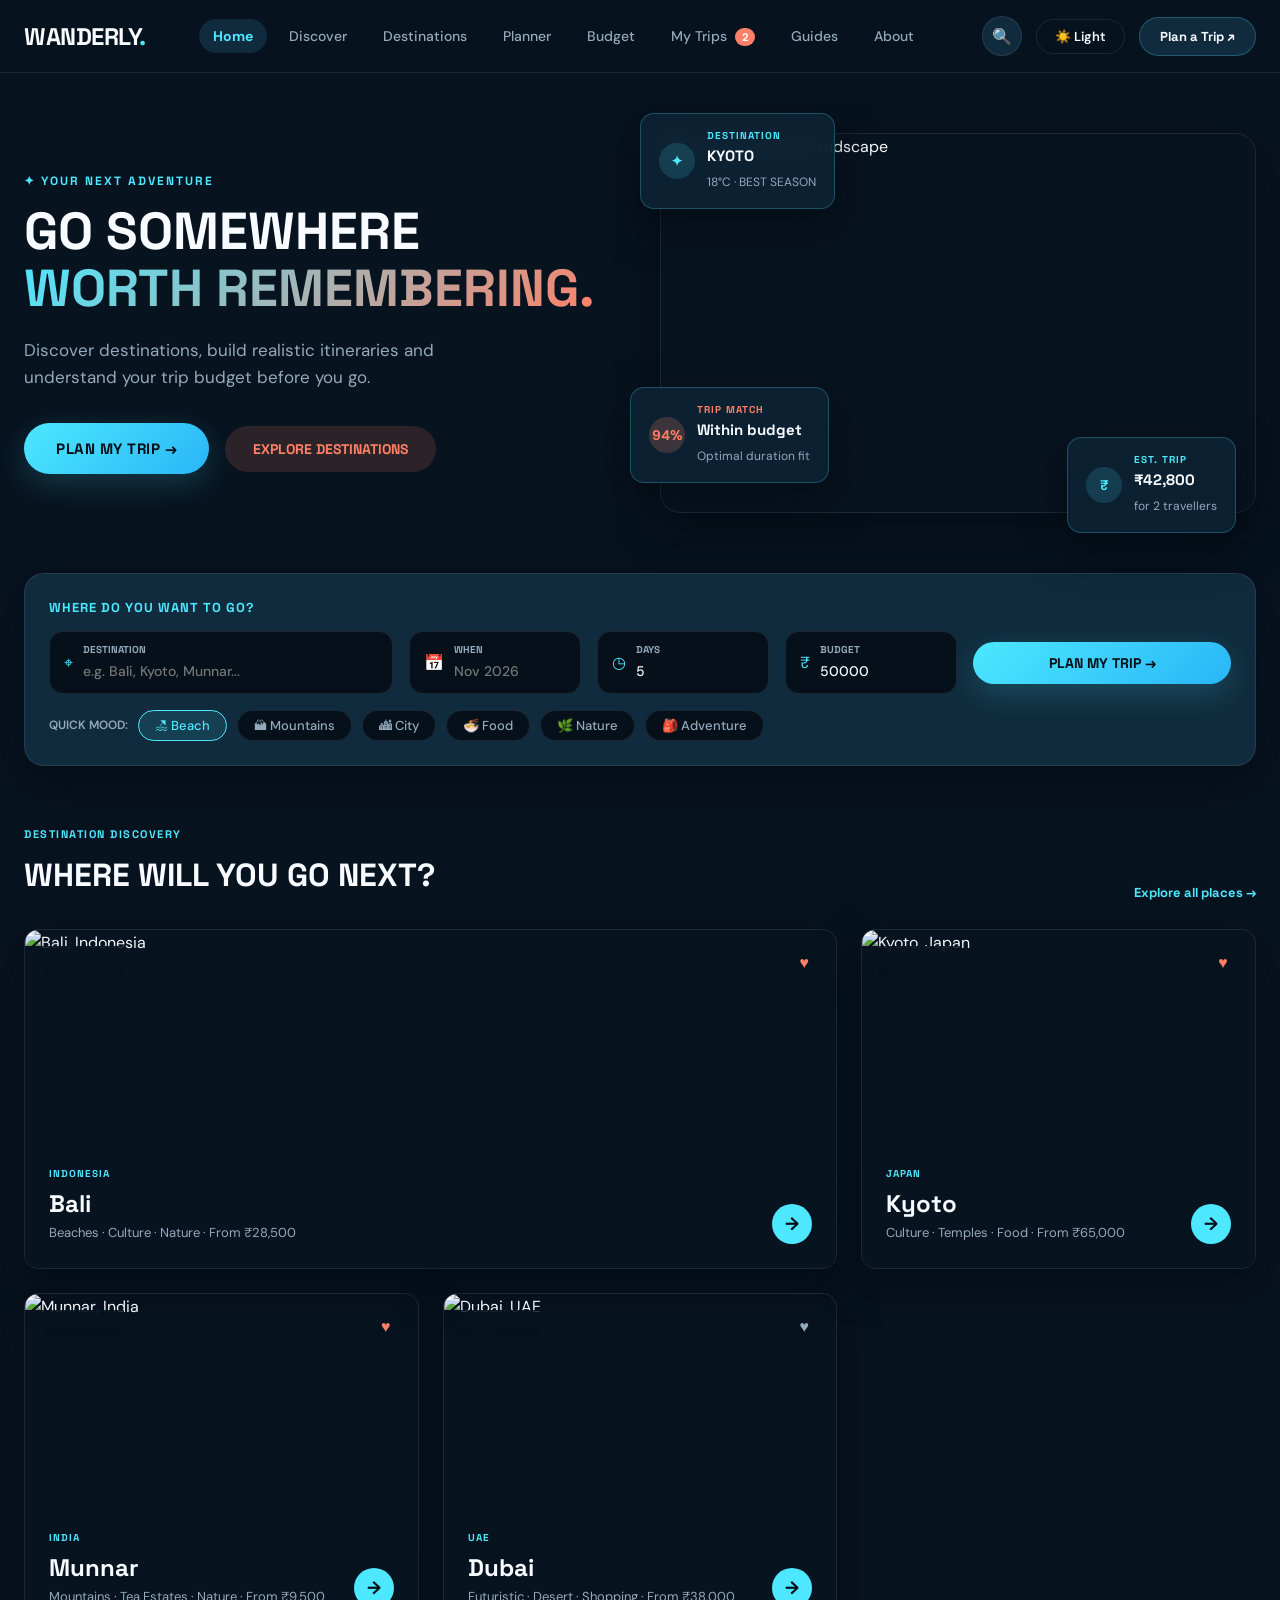
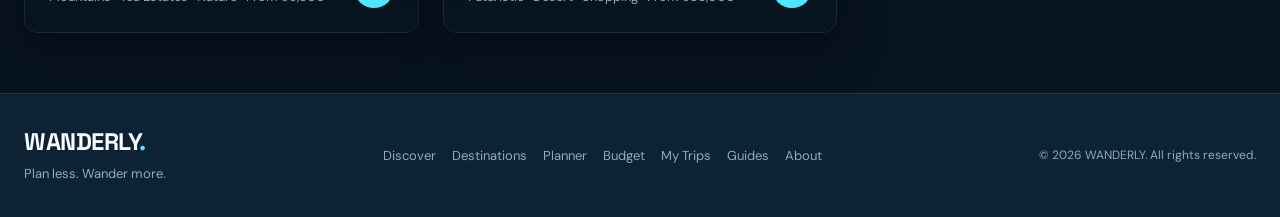
==== commit 7cc0b4f6: "feat: complete UI/UX rebuild into travel operating system SPA (Space Grotesk + DM Sans, 22 destinati" ====
--- a/index.html
+++ b/index.html
@@ -4,17 +4,18 @@
     <meta charset="UTF-8">
     <meta name="viewport" content="width=device-width, initial-scale=1.0">
     <title>WANDERLY — Plan Less. Wander More.</title>
-    <meta name="description" content="Discover destinations, build realistic itineraries, understand your costs and plan your next adventure with WANDERLY.">
+    <meta name="description" content="Discover destinations, build realistic itineraries, optimize costs and prepare for your next adventure with WANDERLY.">
     
+    <!-- GOOGLE FONTS -->
     <link rel="preconnect" href="https://fonts.googleapis.com">
     <link rel="preconnect" href="https://fonts.gstatic.com" crossorigin>
-    <link href="https://fonts.googleapis.com/css2?family=DM+Sans:ital,opsz,wght@0,9..40,400..700;1,9..40,400..700&family=Inter:wght@400;500;600;700&family=Space+Grotesk:wght@400;500;600;700&display=swap" rel="stylesheet">
+    <link href="https://fonts.googleapis.com/css2?family=DM+Sans:ital,opsz,wght@0,9..40,400..700;1,9..40,400..700&family=Space+Grotesk:wght@400;500;600;700&display=swap" rel="stylesheet">
     
     <link rel="stylesheet" href="style.css">
 </head>
 <body>
 
-    <!-- NAVBAR -->
+    <!-- STICKY GLASS NAVBAR -->
     <header class="navbar">
         <div class="nav-inner">
             <button type="button" class="brand" onclick="navigateTo('home')">
@@ -29,43 +30,16 @@
                 <button type="button" data-page="budget" onclick="navigateTo('budget')">Budget</button>
                 <button type="button" data-page="trips" onclick="navigateTo('trips')">My Trips <span class="badge-count" id="navTripBadge">0</span></button>
                 <button type="button" data-page="guides" onclick="navigateTo('guides')">Guides</button>
+                <button type="button" data-page="about" onclick="navigateTo('about')">About</button>
             </nav>
 
             <div class="nav-actions">
-                <button type="button" class="icon-btn" onclick="toggleSearchOverlay()" title="Search website">🔍</button>
-                
-                <div style="position:relative;">
-                    <button type="button" class="icon-btn" onclick="toggleNotifications()" title="Notifications">
-                        🔔 <span class="notif-badge"></span>
-                    </button>
-
-                    <!-- NOTIFICATION DROPDOWN -->
-                    <div class="notif-dropdown" id="notifDropdown">
-                        <div class="notif-header">
-                            <h4>NOTIFICATION HUB</h4>
-                            <small style="color:var(--accent-cyan); cursor:pointer;">Clear</small>
-                        </div>
-                        <div class="notif-list">
-                            <div class="notif-item">
-                                <strong>Trip Calculated</strong>
-                                <span>Bali, Indonesia calculated with 94% match score.</span>
-                            </div>
-                            <div class="notif-item">
-                                <strong>Budget Healthy</strong>
-                                <span>Your ₹40,000 budget leaves ₹7,200 safety margin.</span>
-                            </div>
-                        </div>
-                    </div>
-                </div>
-
-                <button type="button" class="outline-btn" id="themeToggleBtn" onclick="toggleTheme()" style="padding:6px 14px; font-size:12px;">☀️ Light</button>
-
-                <button type="button" class="nav-cta" onclick="navigateTo('planner')">
-                    Plan a Trip <span>↗</span>
-                </button>
-            </div>
-
-            <button class="mobile-menu-btn" onclick="toggleMobileMenu()" aria-label="Toggle navigation menu">
+                <button type="button" class="icon-btn" onclick="toggleSearchOverlay()" title="Global Search (Cmd+K)">🔍</button>
+                <button type="button" class="outline-btn" id="themeToggleBtn" onclick="toggleTheme()">☀️ Light</button>
+                <button type="button" class="nav-cta" onclick="navigateTo('planner')">Plan a Trip ↗</button>
+            </div>
+
+            <button type="button" class="mobile-menu-btn" onclick="document.getElementById('mobileMenu').classList.toggle('open')" aria-label="Toggle navigation menu">
                 ☰
             </button>
         </div>
@@ -78,1084 +52,691 @@
             <button type="button" data-page="budget" onclick="navigateTo('budget')">Budget</button>
             <button type="button" data-page="trips" onclick="navigateTo('trips')">My Trips</button>
             <button type="button" data-page="guides" onclick="navigateTo('guides')">Guides</button>
+            <button type="button" data-page="about" onclick="navigateTo('about')">About</button>
             <button type="button" class="nav-cta full-width" onclick="navigateTo('planner')">Plan a Trip ↗</button>
         </div>
     </header>
 
-    <!-- SPA APP CONTAINER -->
+    <!-- MAIN VIRTUAL PAGES CONTAINER -->
     <div id="app">
 
         <!-- =========================================================
-             1. HOME VIRTUAL PAGE (#page-home)
+             1. HOME PAGE (#page-home)
         ========================================================= -->
         <section id="page-home" class="page active">
-            <!-- CINEMATIC HERO SECTION -->
+            <!-- HERO SECTION -->
             <div class="hero">
                 <div class="container hero-container">
                     <div class="hero-content">
-                        <div class="hero-eyebrow">
-                            ✦ CELESTIAL JOURNEY COMMAND CENTER
-                        </div>
+                        <span class="hero-eyebrow">✦ YOUR NEXT ADVENTURE</span>
 
                         <h1>
-                            YOUR NEXT<br>
-                            <span class="highlight-gradient">GREAT ESCAPE</span><br>
-                            STARTS HERE.
+                            GO SOMEWHERE<br>
+                            <span class="highlight-gradient">WORTH REMEMBERING.</span>
                         </h1>
 
                         <p>
-                            Discover places, build smarter trips and travel without losing control of your budget.
+                            Discover destinations, build realistic itineraries and understand your trip budget before you go.
                         </p>
 
                         <div class="hero-actions">
                             <button type="button" class="primary-btn lg" onclick="navigateTo('planner')">
-                                PLAN MY TRIP <span>↗</span>
+                                PLAN MY TRIP →
                             </button>
 
                             <button type="button" class="secondary-btn" onclick="navigateTo('destinations')">
                                 EXPLORE DESTINATIONS
                             </button>
                         </div>
-
-                        <div class="hero-stats">
-                            <div class="hero-stat-item">
-                                <strong>120+</strong>
-                                <span>Destinations</span>
-                            </div>
-                            <div class="hero-stat-item">
-                                <strong>₹</strong>
-                                <span>Budget Smart</span>
-                            </div>
-                            <div class="hero-stat-item">
-                                <strong>12,480+</strong>
-                                <span>Trips Saved</span>
-                            </div>
-                        </div>
-                    </div>
-
-                    <!-- FLOATING CARDS & VISUAL -->
+                    </div>
+
+                    <!-- HERO LAYERED WIDGET VISUAL -->
                     <div class="hero-visual-wrapper">
                         <div class="hero-main-card">
-                            <img src="https://images.unsplash.com/photo-1500534623283-312aade485b7?auto=format&fit=crop&w=1200&q=85" alt="Swiss Alps View">
-                        </div>
-
-                        <!-- FLOATING CARD 1: TRENDING -->
-                        <div class="floating-card card-1" onclick="planDestination('bali')">
+                            <img src="https://images.unsplash.com/photo-1500534623283-312aade485b7?auto=format&fit=crop&w=1200&q=85" alt="Cinematic Alpine Landscape">
+                        </div>
+
+                        <!-- FLOATING CARD 1: KYOTO SEASON -->
+                        <div class="floating-card card-1" onclick="openDestModal('kyoto')">
                             <div class="icon-badge">✦</div>
                             <div>
-                                <small>TRENDING</small>
-                                <strong>BALI</strong>
-                                <span>₹28,500 · 5 DAYS</span>
-                            </div>
-                        </div>
-
-                        <!-- FLOATING CARD 2: BUDGET MATCH -->
+                                <small>DESTINATION</small>
+                                <strong>KYOTO</strong>
+                                <span>18°C · BEST SEASON</span>
+                            </div>
+                        </div>
+
+                        <!-- FLOATING CARD 2: TRIP MATCH 94% -->
                         <div class="floating-card card-2">
-                            <div class="icon-badge orange">92%</div>
-                            <div>
-                                <small style="color:var(--accent-orange)">BUDGET MATCH</small>
-                                <strong>Perfect fit</strong>
-                                <span>Within expected spending</span>
-                            </div>
-                        </div>
-
-                        <!-- FLOATING CARD 3: TRIP SAVED -->
+                            <div class="icon-badge orange">94%</div>
+                            <div>
+                                <small style="color:var(--accent-orange)">TRIP MATCH</small>
+                                <strong>Within budget</strong>
+                                <span>Optimal duration fit</span>
+                            </div>
+                        </div>
+
+                        <!-- FLOATING CARD 3: EST COST -->
                         <div class="floating-card card-3">
-                            <div class="icon-badge">✈</div>
-                            <div>
-                                <small>TRIP SAVED</small>
-                                <strong>12,480+</strong>
-                                <span>planned trips</span>
-                            </div>
-                        </div>
-                    </div>
-                </div>
-            </div>
-
-            <!-- HOME QUICK PLANNER STRIP -->
+                            <div class="icon-badge">₹</div>
+                            <div>
+                                <small>EST. TRIP</small>
+                                <strong>₹42,800</strong>
+                                <span>for 2 travellers</span>
+                            </div>
+                        </div>
+                    </div>
+                </div>
+            </div>
+
+            <!-- QUICK PLANNER STRIP IMMEDIATELY BELOW HERO -->
             <div class="container">
                 <div class="quick-planner-strip">
-                    <div style="font-family:var(--font-heading); font-size:14px; color:var(--accent-cyan); font-weight:700; margin-bottom:12px; letter-spacing:1px;">
-                        WHERE ARE YOU THINKING OF GOING?
+                    <div style="font-family:var(--font-heading); font-size:13px; color:var(--accent-cyan); font-weight:700; margin-bottom:12px; letter-spacing:1px; text-transform:uppercase;">
+                        WHERE DO YOU WANT TO GO?
                     </div>
                     <div class="quick-planner-inner">
                         <div class="search-field">
                             <span class="field-icon">⌖</span>
                             <div>
                                 <label for="quickDest">Destination</label>
-                                <input type="text" id="quickDest" placeholder="e.g. Bali, Munnar, Goa..." autocomplete="off">
+                                <input type="text" id="quickDest" placeholder="e.g. Bali, Kyoto, Munnar..." autocomplete="off">
+                            </div>
+                        </div>
+                        <div class="search-field">
+                            <span class="field-icon">📅</span>
+                            <div>
+                                <label for="quickDate">When</label>
+                                <input type="text" id="quickDate" placeholder="Nov 2026">
+                            </div>
+                        </div>
+                        <div class="search-field">
+                            <span class="field-icon">◷</span>
+                            <div>
+                                <label for="quickDays">Days</label>
+                                <input type="number" id="quickDays" placeholder="5" value="5">
                             </div>
                         </div>
                         <div class="search-field">
                             <span class="field-icon">₹</span>
                             <div>
-                                <label for="quickBudget">Max Budget</label>
-                                <input type="number" id="quickBudget" placeholder="50000" value="40000">
-                            </div>
-                        </div>
-                        <div class="search-field">
-                            <span class="field-icon">◷</span>
-                            <div>
-                                <label for="quickDays">Days</label>
-                                <input type="number" id="quickDays" placeholder="4" value="4">
+                                <label for="quickBudget">Budget</label>
+                                <input type="number" id="quickBudget" placeholder="50000" value="50000">
                             </div>
                         </div>
                         <button type="button" class="primary-btn" onclick="executeQuickPlan()">
-                            Build my trip <span>→</span>
+                            PLAN MY TRIP →
                         </button>
                     </div>
-                </div>
-            </div>
-
-            <!-- WHAT'S YOUR TRAVEL MOOD STRIP -->
+
+                    <!-- QUICK MOOD CHIPS -->
+                    <div class="mood-chips-row" style="margin-top:16px;">
+                        <span style="font-size:12px; color:var(--text-muted); font-weight:600; align-self:center;">QUICK MOOD:</span>
+                        <button type="button" class="mood-pill active" onclick="selectTravelMood('beach', this)">🏖 Beach</button>
+                        <button type="button" class="mood-pill" onclick="selectTravelMood('mountain', this)">🏔 Mountains</button>
+                        <button type="button" class="mood-pill" onclick="selectTravelMood('city', this)">🏙 City</button>
+                        <button type="button" class="mood-pill" onclick="selectTravelMood('food', this)">🍜 Food</button>
+                        <button type="button" class="mood-pill" onclick="selectTravelMood('nature', this)">🌿 Nature</button>
+                        <button type="button" class="mood-pill" onclick="selectTravelMood('adventure', this)">🎒 Adventure</button>
+                    </div>
+
+                    <div id="moodRecommendations"></div>
+                </div>
+            </div>
+
+            <!-- HOME DESTINATION DISCOVERY SECTION -->
             <div class="quick-section">
                 <div class="container">
                     <div class="section-heading">
                         <div>
-                            <span class="section-label">INTERACTIVE MOOD ENGINE</span>
-                            <h2>WHAT'S YOUR TRAVEL MOOD?</h2>
-                        </div>
-                    </div>
-
-                    <div class="mood-selector">
-                        <button type="button" class="mood-pill active" onclick="selectTravelMood('beach', this)">🏖 BEACH ESCAPE</button>
-                        <button type="button" class="mood-pill" onclick="selectTravelMood('mountain', this)">🏔 MOUNTAIN RESET</button>
-                        <button type="button" class="mood-pill" onclick="selectTravelMood('city', this)">🏙 CITY ADVENTURE</button>
-                        <button type="button" class="mood-pill" onclick="selectTravelMood('food', this)">🍜 FOOD JOURNEY</button>
-                        <button type="button" class="mood-pill" onclick="selectTravelMood('nature', this)">🌿 NATURE RETREAT</button>
-                        <button type="button" class="mood-pill" onclick="selectTravelMood('backpacking', this)">🎒 BACKPACKING</button>
-                    </div>
-
-                    <div id="moodRecommendations">
-                        <!-- JS populated recommendations -->
-                    </div>
-                </div>
-            </div>
-
-            <!-- SMART FEATURES STRIP -->
-            <div class="quick-section bg-card-section">
-                <div class="container">
+                            <span class="section-label">DESTINATION DISCOVERY</span>
+                            <h2>WHERE WILL YOU GO NEXT?</h2>
+                        </div>
+                        <button type="button" class="text-btn" onclick="navigateTo('discover')">Explore all places →</button>
+                    </div>
+
+                    <div class="featured-grid" id="homeFeaturedGrid">
+                        <!-- JS populated editorial cards -->
+                    </div>
+                </div>
+            </div>
+        </section>
+
+        <!-- =========================================================
+             2. DISCOVER PAGE (#page-discover)
+        ========================================================= -->
+        <section id="page-discover" class="page">
+            <div class="container" style="padding-top:40px; padding-bottom:60px;">
+                <div class="section-heading text-center" style="margin-bottom:32px;">
+                    <span class="section-label">DESTINATION DISCOVERY ENGINE</span>
+                    <h1 style="font-size:38px;">FIND YOUR NEXT PLACE.</h1>
+                    <p style="color:var(--text-muted); max-width:600px; margin:8px auto 0;">Explore world destinations filtered by your budget, duration, region, and travel style.</p>
+                </div>
+
+                <!-- DISCOVER SEARCH BAR & FILTERS -->
+                <div class="discover-controls">
+                    <div class="search-input-wrap">
+                        <span style="color:var(--accent-cyan); font-size:16px;">🔍</span>
+                        <input type="text" id="discoverSearchInput" placeholder="Where do you want to go?" oninput="filterAndRenderDiscover()">
+                    </div>
+
+                    <div class="filters-row">
+                        <select id="discoverRegionFilter" onchange="filterAndRenderDiscover()">
+                            <option value="all">Region: All</option>
+                            <option value="Asia">Asia</option>
+                            <option value="Europe">Europe</option>
+                            <option value="India">India</option>
+                            <option value="Middle East">Middle East</option>
+                            <option value="Americas">Americas</option>
+                            <option value="Oceania">Oceania</option>
+                        </select>
+
+                        <select id="discoverStyleFilter" onchange="filterAndRenderDiscover()">
+                            <option value="all">Travel Style: All</option>
+                            <option value="beach">Beach</option>
+                            <option value="mountain">Mountain</option>
+                            <option value="city">City</option>
+                            <option value="food">Food</option>
+                            <option value="nature">Nature</option>
+                            <option value="adventure">Adventure</option>
+                        </select>
+
+                        <select id="discoverSortFilter" onchange="filterAndRenderDiscover()">
+                            <option value="match">Sort: Best Match</option>
+                            <option value="budget">Sort: Budget (Low to High)</option>
+                            <option value="rating">Sort: Popularity / Rating</option>
+                        </select>
+                    </div>
+                </div>
+
+                <!-- DISCOVER CARDS GRID (3-column desktop) -->
+                <div class="featured-grid" id="discoverGrid" style="margin-top:32px;">
+                    <!-- JS rendered discover cards -->
+                </div>
+            </div>
+        </section>
+
+        <!-- =========================================================
+             3. DESTINATIONS PAGE (#page-destinations)
+        ========================================================= -->
+        <section id="page-destinations" class="page">
+            <div class="container" style="padding-top:40px; padding-bottom:60px;">
+                <div class="section-heading">
+                    <div>
+                        <span class="section-label">WORLD DESTINATIONS EXPLORER</span>
+                        <h2>EXPLORE ALL DESTINATIONS</h2>
+                    </div>
+                </div>
+
+                <!-- CATEGORY FILTER PILLS -->
+                <div class="filter-pills-wrap" style="margin-bottom:28px;">
+                    <button type="button" class="filter-pill active" onclick="filterDirectoryCategory('All', this)">All Places</button>
+                    <button type="button" class="filter-pill" onclick="filterDirectoryCategory('Asia', this)">Asia</button>
+                    <button type="button" class="filter-pill" onclick="filterDirectoryCategory('Europe', this)">Europe</button>
+                    <button type="button" class="filter-pill" onclick="filterDirectoryCategory('India', this)">India</button>
+                    <button type="button" class="filter-pill" onclick="filterDirectoryCategory('Middle East', this)">Middle East</button>
+                    <button type="button" class="filter-pill" onclick="filterDirectoryCategory('Americas', this)">Americas</button>
+                </div>
+
+                <!-- DIRECTORY GRID -->
+                <div class="directory-grid" id="directoryGrid">
+                    <!-- JS directory cards -->
+                </div>
+
+                <!-- DESTINATION COMPARISON WORKSPACE -->
+                <div id="comparisonSection" style="margin-top:60px;">
                     <div class="section-heading">
                         <div>
-                            <span class="section-label">ONE PLACE. YOUR WHOLE JOURNEY.</span>
-                            <h2>
-                                Plan smarter.<br>
-                                <span class="highlight-gradient">Travel happier.</span>
-                            </h2>
-                        </div>
-                    </div>
-
-                    <div class="why-grid">
-                        <div class="why-card">
-                            <span class="why-num">01</span>
-                            <h3>DISCOVER</h3>
-                            <p>Find places based on interests across beaches, mountains, heritage, and food capitals.</p>
-                            <button type="button" class="why-link" onclick="navigateTo('discover')">Explore Discovery →</button>
-                        </div>
-
-                        <div class="why-card">
-                            <span class="why-num">02</span>
-                            <h3>PLAN</h3>
-                            <p>Create a realistic itinerary with stays, transport, dining, and activities dynamically calculated.</p>
-                            <button type="button" class="why-link" onclick="navigateTo('planner')">Try Trip Planner →</button>
-                        </div>
-
-                        <div class="why-card">
-                            <span class="why-num">03</span>
-                            <h3>BUDGET</h3>
-                            <p>Understand your total trip cost and optimize spending buckets before spending a single rupee.</p>
-                            <button type="button" class="why-link" onclick="navigateTo('budget')">Explore Budget →</button>
-                        </div>
-
-                        <div class="why-card">
-                            <span class="why-num">04</span>
-                            <h3>SAVE</h3>
-                            <p>Keep your journeys organized in digital travel postcards to revisit whenever ready.</p>
-                            <button type="button" class="why-link" onclick="navigateTo('trips')">View Saved Trips →</button>
-                        </div>
-
-                        <div class="why-card">
-                            <span class="why-num">05</span>
-                            <h3>PREPARE</h3>
-                            <p>Remember everything before departure with smart checklists, packing lists, and readiness scores.</p>
-                            <button type="button" class="why-link" onclick="navigateTo('trips')">Check Readiness →</button>
-                        </div>
-                    </div>
-                </div>
-            </div>
-
-            <!-- TRENDING DESTINATIONS GALLERY -->
-            <div class="quick-section">
-                <div class="container">
+                            <span class="section-label">SIDE-BY-SIDE MATRIX</span>
+                            <h2>DESTINATION COMPARISON WORKSPACE</h2>
+                        </div>
+                    </div>
+
+                    <div id="comparisonContainer">
+                        <!-- JS comparison table -->
+                    </div>
+                </div>
+            </div>
+        </section>
+
+        <!-- =========================================================
+             4. PLANNER PAGE (#page-planner)
+        ========================================================= -->
+        <section id="page-planner" class="page">
+            <div class="container" style="padding-top:40px; padding-bottom:60px;">
+                <div class="section-heading text-center">
+                    <span class="section-label">INTERACTIVE TRIP BUILDER</span>
+                    <h1 style="font-size:38px;">BUILD YOUR REALISTIC TRIP PLAN.</h1>
+                    <p style="color:var(--text-muted); max-width:600px; margin:8px auto 0;">Configure your travellers, budget, dates, and interests to generate an instant day-by-day itinerary.</p>
+                </div>
+
+                <!-- MULTI-STEP PLANNER FORM CARD -->
+                <div class="planner-workspace-card">
+                    <div class="planner-step-indicator">
+                        <span>01 DESTINATION</span> • <span>02 DATES</span> • <span>03 TRAVELLERS</span> • <span>04 BUDGET</span> • <span>05 STYLE</span> • <span>06 INTERESTS</span> • <span>07 YOUR PLAN</span>
+                    </div>
+
+                    <div class="planner-form-grid">
+                        <div class="form-group">
+                            <label for="plannerDest">01 Where are you going?</label>
+                            <select id="plannerDest" onchange="calculateTrip(false)">
+                                <option value="bali">Bali, Indonesia</option>
+                                <option value="kyoto">Kyoto, Japan</option>
+                                <option value="munnar">Munnar, India</option>
+                                <option value="goa">Goa, India</option>
+                                <option value="dubai">Dubai, UAE</option>
+                                <option value="maldives">Maldives</option>
+                                <option value="switzerland">Swiss Alps, Switzerland</option>
+                                <option value="singapore">Singapore</option>
+                                <option value="jaipur">Jaipur, India</option>
+                                <option value="bangkok">Bangkok, Thailand</option>
+                                <option value="paris">Paris, France</option>
+                                <option value="london">London, UK</option>
+                                <option value="rome">Rome, Italy</option>
+                                <option value="tokyo">Tokyo, Japan</option>
+                            </select>
+                        </div>
+
+                        <div class="form-group">
+                            <label for="plannerDays">02 Days</label>
+                            <input type="number" id="plannerDays" value="5" min="1" max="30" onchange="calculateTrip(false)">
+                        </div>
+
+                        <div class="form-group">
+                            <label for="plannerTravellers">03 Travellers</label>
+                            <input type="number" id="plannerTravellers" value="2" min="1" max="10" onchange="calculateTrip(false)">
+                        </div>
+
+                        <div class="form-group">
+                            <label for="plannerBudget">04 Total Budget (₹)</label>
+                            <input type="number" id="plannerBudget" value="50000" step="5000" onchange="calculateTrip(false)">
+                        </div>
+
+                        <div class="form-group">
+                            <label for="plannerStyle">05 Travel Style</label>
+                            <select id="plannerStyle" onchange="calculateTrip(false)">
+                                <option value="budget">Budget (Backpacker)</option>
+                                <option value="balanced" selected>Balanced (Standard)</option>
+                                <option value="comfort">Comfort (Boutique)</option>
+                                <option value="premium">Premium (Luxury)</option>
+                            </select>
+                        </div>
+                    </div>
+
+                    <!-- STEP 06: INTERESTS CHIPS -->
+                    <div style="margin-top:20px;">
+                        <label style="font-size:12px; font-weight:700; color:var(--text-muted); text-transform:uppercase; letter-spacing:1px; display:block; margin-bottom:10px;">06 What do you want to experience?</label>
+                        <div class="interests-chips-row">
+                            <button type="button" class="interest-chip active" data-interest="food" onclick="toggleInterestChip(this)">🍜 Food & Dining</button>
+                            <button type="button" class="interest-chip active" data-interest="nature" onclick="toggleInterestChip(this)">🌿 Nature & Hikes</button>
+                            <button type="button" class="interest-chip" data-interest="culture" onclick="toggleInterestChip(this)">⛩ Culture & History</button>
+                            <button type="button" class="interest-chip" data-interest="adventure" onclick="toggleInterestChip(this)">🎒 Outdoor Adventure</button>
+                            <button type="button" class="interest-chip" data-interest="shopping" onclick="toggleInterestChip(this)">🛍 Local Markets</button>
+                            <button type="button" class="interest-chip" data-interest="relaxation" onclick="toggleInterestChip(this)">☕ Spa & Relaxation</button>
+                        </div>
+                    </div>
+
+                    <div style="margin-top:24px; text-align:right;">
+                        <button type="button" class="primary-btn lg" onclick="calculateTrip(true)">GENERATE ITINERARY & COSTS →</button>
+                    </div>
+                </div>
+
+                <!-- STEP 07: GENERATED ITINERARY & RESULTS SECTION -->
+                <div id="plannerResultSection" class="planner-results-wrapper hidden" style="margin-top:40px;">
+                    <div class="results-header-card">
+                        <div>
+                            <div style="display:flex; gap:10px; align-items:center; margin-bottom:8px;">
+                                <span class="match-badge high" id="planMatchBadge">94% MATCH</span>
+                                <span class="health-status within" id="planHealthStatus">✓ HEALTHY BUDGET</span>
+                            </div>
+                            <h2 style="font-family:var(--font-heading); font-size:32px; color:var(--text-white);" id="planResultTitle">Kyoto, Japan</h2>
+                            <p style="color:var(--text-muted); font-size:13px;" id="planResultMeta">5 DAYS · 2 TRAVELLERS · BALANCED STYLE</p>
+                        </div>
+
+                        <div class="total-cost-box">
+                            <small style="color:var(--text-muted); font-size:11px; text-transform:uppercase; font-weight:700;">ESTIMATED TOTAL</small>
+                            <strong style="font-family:var(--font-heading); font-size:34px; color:var(--accent-cyan);" id="planTotalCost">₹42,800</strong>
+                            <div style="display:flex; gap:12px; margin-top:4px;">
+                                <small style="color:var(--text-muted); font-size:12px;" id="planPerPerson">₹21,400 / person</small>
+                                <small style="color:var(--text-muted); font-size:12px;" id="planPerDay">₹8,560 / day</small>
+                            </div>
+                        </div>
+                    </div>
+
+                    <!-- PROGRESS BAR -->
+                    <div style="margin:20px 0; background:var(--bg-deep-ocean); border-radius:var(--radius-full); padding:4px; border:1px solid var(--border-subtle);">
+                        <div id="planProgressFill" style="height:10px; border-radius:var(--radius-full); background:linear-gradient(90deg, var(--accent-cyan), var(--accent-orange)); width:80%; transition:width 0.4s ease;"></div>
+                    </div>
+
+                    <!-- COST CATEGORY BREAKDOWN -->
+                    <div class="cost-breakdown-grid">
+                        <div class="cost-item">
+                            <small>✈ TRANSPORT</small>
+                            <strong id="planTransportCost">₹16,000</strong>
+                        </div>
+                        <div class="cost-item">
+                            <small>🏨 ACCOMMODATION</small>
+                            <strong id="planStayCost">₹14,000</strong>
+                        </div>
+                        <div class="cost-item">
+                            <small>🍜 FOOD & DRINKS</small>
+                            <strong id="planFoodCost">₹6,000</strong>
+                        </div>
+                        <div class="cost-item">
+                            <small>🎟 ACTIVITIES</small>
+                            <strong id="planActivityCost">₹5,000</strong>
+                        </div>
+                        <div class="cost-item">
+                            <small>🛡 BUFFER</small>
+                            <strong id="planBufferCost">₹1,800</strong>
+                        </div>
+                    </div>
+
+                    <!-- COST OPTIMIZER ("MAKE MY TRIP CHEAPER") -->
+                    <div id="costOptimizerBox" style="margin-top:20px;"></div>
+
+                    <!-- DAY BY DAY ITINERARY TIMELINE -->
+                    <div id="itineraryTimelineContainer"></div>
+
+                    <!-- SAVE TRIP BUTTON -->
+                    <div style="margin-top:32px; text-align:center;">
+                        <button type="button" class="primary-btn lg" onclick="saveTripFromPlanner()">SAVE TRIP TO MY COMMAND CENTER ♡</button>
+                    </div>
+                </div>
+            </div>
+        </section>
+
+        <!-- =========================================================
+             5. BUDGET PAGE (#page-budget)
+        ========================================================= -->
+        <section id="page-budget" class="page">
+            <div class="container" style="padding-top:40px; padding-bottom:60px;">
+                <div class="section-heading text-center">
+                    <span class="section-label">FINANCIAL COMMAND DASHBOARD</span>
+                    <h1 style="font-size:38px;">YOUR TRIP MONEY, MADE SIMPLE.</h1>
+                    <p style="color:var(--text-muted); max-width:600px; margin:8px auto 0;">Track trip allocations, calculate per-day metrics, and record live expenses.</p>
+                </div>
+
+                <!-- MAIN BUDGET STATS CARD -->
+                <div class="budget-dashboard-card">
+                    <div class="budget-stats-header">
+                        <div>
+                            <span class="health-tag healthy" id="budgetHealthBadge">✓ HEALTHY</span>
+                            <small style="display:block; color:var(--text-muted); font-size:11px; margin-top:8px; font-weight:700;">TOTAL TRIP BUDGET</small>
+                            <strong style="font-family:var(--font-heading); font-size:36px; color:var(--text-white);" id="budgetTotalDisplay">₹50,000</strong>
+                        </div>
+
+                        <div style="display:flex; gap:24px;">
+                            <div>
+                                <small style="display:block; color:var(--text-muted); font-size:11px; font-weight:700;">ESTIMATED SPEND</small>
+                                <strong style="font-family:var(--font-heading); font-size:24px; color:var(--accent-cyan);" id="budgetEstDisplay">₹42,800</strong>
+                            </div>
+                            <div>
+                                <small style="display:block; color:var(--text-muted); font-size:11px; font-weight:700;">REMAINING MARGIN</small>
+                                <strong style="font-family:var(--font-heading); font-size:24px; color:var(--accent-gold);" id="budgetRemainingDisplay">₹7,200</strong>
+                            </div>
+                        </div>
+                    </div>
+
+                    <!-- VISUAL ALLOCATION BARS -->
+                    <div style="margin-top:28px;">
+                        <h4 style="font-family:var(--font-heading); font-size:14px; color:var(--text-white); margin-bottom:12px;">RECOMMENDED ALLOCATION BREAKDOWN</h4>
+                        <div class="budget-bar-track">
+                            <div style="width:35%; background:var(--accent-cyan);" title="Stay 35%"></div>
+                            <div style="width:25%; background:var(--accent-orange);" title="Transport 25%"></div>
+                            <div style="width:20%; background:var(--accent-gold);" title="Food 20%"></div>
+                            <div style="width:12%; background:#A259FF;" title="Activities 12%"></div>
+                            <div style="width:8%; background:#4ADE80;" title="Buffer 8%"></div>
+                        </div>
+
+                        <div class="allocation-legend-grid">
+                            <div><span class="dot cyan"></span> Accommodation (35%): <strong id="allocStayVal">₹17,500</strong></div>
+                            <div><span class="dot orange"></span> Transport (25%): <strong id="allocTransportVal">₹12,500</strong></div>
+                            <div><span class="dot gold"></span> Food & Dining (20%): <strong id="allocFoodVal">₹10,000</strong></div>
+                            <div><span class="dot purple"></span> Activities (12%): <strong id="allocActVal">₹6,000</strong></div>
+                            <div><span class="dot green"></span> Buffer (8%): <strong id="allocBufferVal">₹4,000</strong></div>
+                        </div>
+                    </div>
+                </div>
+
+                <!-- EXPENSE TRACKER SECTION -->
+                <div style="margin-top:48px;">
                     <div class="section-heading">
                         <div>
-                            <span class="section-label">TRENDING DESTINATIONS</span>
-                            <h2>
-                                Places worth<br>
-                                <span class="highlight-cyan">the journey.</span>
-                            </h2>
-                        </div>
-                        <button type="button" class="text-btn" onclick="navigateTo('destinations')">View all destinations →</button>
-                    </div>
-
-                    <div class="destination-grid" id="homeFeaturedGrid">
-                        <!-- Rendered dynamically via JS -->
-                    </div>
-                </div>
-            </div>
-
-            <!-- FINAL CTA BANNER -->
-            <div class="final-cta-banner">
-                <div class="cta-inner">
-                    <span class="section-label">START YOUR JOURNEY</span>
-                    <h2>Ready to wander?</h2>
-                    <p>Join thousands of smart travellers planning effortless, budget-smart journeys.</p>
-                    <button type="button" class="primary-btn lg" onclick="navigateTo('planner')">PLAN YOUR TRIP <span>↗</span></button>
+                            <span class="section-label">EXPENSE TRACKER</span>
+                            <h2>RECORD & TRACK EXPENSES</h2>
+                        </div>
+                        <div>
+                            <small style="color:var(--text-muted); font-size:12px;">TOTAL LOGGED: </small>
+                            <strong style="color:var(--accent-orange); font-family:var(--font-heading); font-size:18px;" id="expenseTotalSpentDisplay">₹52,000</strong>
+                        </div>
+                    </div>
+
+                    <!-- ADD EXPENSE FORM -->
+                    <div class="add-expense-card">
+                        <div class="form-group">
+                            <label for="expTitleInput">Expense Title</label>
+                            <input type="text" id="expTitleInput" placeholder="e.g. Flight Deposit, Dinner shack">
+                        </div>
+                        <div class="form-group">
+                            <label for="expCatSelect">Category</label>
+                            <select id="expCatSelect">
+                                <option value="Accommodation">Accommodation</option>
+                                <option value="Transport">Transport</option>
+                                <option value="Food">Food</option>
+                                <option value="Activities">Activities</option>
+                                <option value="Other">Other</option>
+                            </select>
+                        </div>
+                        <div class="form-group">
+                            <label for="expAmountInput">Amount (₹)</label>
+                            <input type="number" id="expAmountInput" placeholder="2500">
+                        </div>
+                        <button type="button" class="primary-btn" onclick="addExpenseItem()">+ Add Expense</button>
+                    </div>
+
+                    <div id="expenseListContainer" style="margin-top:20px;">
+                        <!-- JS expense items -->
+                    </div>
                 </div>
             </div>
         </section>
 
         <!-- =========================================================
-             2. DISCOVER VIRTUAL PAGE (#page-discover)
-        ========================================================= -->
-        <section id="page-discover" class="page">
-            <div class="page-hero">
-                <div class="container">
-                    <span class="section-label">DISCOVERY ENGINE</span>
-                    <h1>
-                        FIND A PLACE<br>
-                        <span class="highlight-gradient">THAT FEELS LIKE YOU.</span>
-                    </h1>
-                    <p>Filter by destination, travel window, budget limit, and style to find your ideal match score.</p>
-
-                    <!-- ADVANCED SEARCH CARD -->
-                    <div class="search-card margin-top-lg">
-                        <div class="search-field">
-                            <span class="field-icon">⌖</span>
-                            <div>
-                                <label for="discoverDest">Destination</label>
-                                <input type="text" id="discoverDest" placeholder="Where do you want to go?" autocomplete="off">
-                            </div>
-                        </div>
-
-                        <div class="search-field">
-                            <span class="field-icon">₹</span>
-                            <div>
-                                <label for="discoverBudget">Max Budget</label>
-                                <select id="discoverBudget">
-                                    <option value="">Any budget</option>
-                                    <option value="15000">Under ₹15,000</option>
-                                    <option value="30000">Under ₹30,000</option>
-                                    <option value="50000">Under ₹50,000</option>
-                                    <option value="100000">Under ₹1,00,000</option>
-                                </select>
-                            </div>
-                        </div>
-
-                        <div class="search-field">
-                            <span class="field-icon">✦</span>
-                            <div>
-                                <label for="discoverStyle">Travel style</label>
-                                <select id="discoverStyle">
-                                    <option value="">Any style</option>
-                                    <option value="budget">Budget</option>
-                                    <option value="balanced">Balanced</option>
-                                    <option value="comfort">Comfort</option>
-                                    <option value="luxury">Luxury</option>
-                                </select>
-                            </div>
-                        </div>
-
-                        <button class="search-btn" onclick="executeDiscoverSearch()">
-                            Discover <span>↗</span>
-                        </button>
-                    </div>
-                </div>
-            </div>
-
-            <div class="quick-section">
-                <div class="container">
-                    <div class="discover-category-block">
-                        <div class="section-heading">
-                            <div>
-                                <span class="section-label">POPULAR CHOICE</span>
-                                <h2>Trending now</h2>
-                            </div>
-                        </div>
-                        <div class="destination-grid" id="trendingGrid"></div>
-                    </div>
-
-                    <div class="discover-category-block margin-top-xl">
-                        <div class="section-heading">
-                            <div>
-                                <span class="section-label">SECRET RETREATS</span>
-                                <h2>Hidden gems</h2>
-                            </div>
-                        </div>
-                        <div class="destination-grid" id="gemsGrid"></div>
-                    </div>
-
-                    <div class="discover-category-block margin-top-xl">
-                        <div class="section-heading">
-                            <div>
-                                <span class="section-label">GREAT VALUE</span>
-                                <h2>Budget escapes</h2>
-                            </div>
-                        </div>
-                        <div class="destination-grid" id="budgetFriendlyGrid"></div>
-                    </div>
-
-                    <div class="discover-category-block margin-top-xl">
-                        <div class="section-heading">
-                            <div>
-                                <span class="section-label">SEASONAL HIGHLIGHTS</span>
-                                <h2>Weekend trips</h2>
-                            </div>
-                        </div>
-                        <div class="destination-grid" id="seasonalGrid"></div>
-                    </div>
-                </div>
-            </div>
-        </section>
-
-        <!-- =========================================================
-             3. DESTINATIONS VIRTUAL PAGE (#page-destinations)
-        ========================================================= -->
-        <section id="page-destinations" class="page">
-            <div class="page-hero">
-                <div class="container">
-                    <span class="section-label">DESTINATION EXPLORER</span>
-                    <h1>
-                        Explore <span class="highlight-cyan">the world.</span>
-                    </h1>
-                    <p>Hand-picked curated destinations across nature, heritage, beaches, and vibrant global cities.</p>
-
-                    <!-- FILTERS BAR -->
-                    <div class="filter-bar margin-top-lg">
-                        <button class="filter-pill active" onclick="filterDestinations('All', this)">ALL</button>
-                        <button class="filter-pill" onclick="filterDestinations('India', this)">INDIA</button>
-                        <button class="filter-pill" onclick="filterDestinations('Asia', this)">ASIA</button>
-                        <button class="filter-pill" onclick="filterDestinations('Europe', this)">EUROPE</button>
-                        <button class="filter-pill" onclick="filterDestinations('Middle East', this)">MIDDLE EAST</button>
-                        <button class="filter-pill" onclick="filterDestinations('Beach', this)">BEACH</button>
-                        <button class="filter-pill" onclick="filterDestinations('Mountains', this)">MOUNTAINS</button>
-                        <button class="filter-pill" onclick="filterDestinations('Culture', this)">CULTURE</button>
-                        <button class="filter-pill" onclick="filterDestinations('Adventure', this)">ADVENTURE</button>
-                    </div>
-                </div>
-            </div>
-
-            <div class="quick-section">
-                <div class="container">
-                    <div class="destination-directory-grid" id="directoryGrid"></div>
-                </div>
-            </div>
-
-            <!-- TRIP COMPARISON CONTAINER -->
-            <div class="quick-section bg-card-section">
-                <div class="container">
-                    <div class="section-heading">
-                        <div>
-                            <span class="section-label">DESTINATION COMPARISON</span>
-                            <h2>COMPARE DESTINATIONS SIDE-BY-SIDE</h2>
-                        </div>
-                    </div>
-                    <div id="comparisonContainer"></div>
-                </div>
-            </div>
-        </section>
-
-        <!-- =========================================================
-             4. PLANNER VIRTUAL PAGE (#page-planner)
-        ========================================================= -->
-        <section id="page-planner" class="page">
-            <div class="planner-section">
-                <div class="planner-intro">
-                    <span class="section-label">SMART TRIP PLANNER</span>
-                    <h1>
-                        BUILD YOUR<br>
-                        <span class="highlight-gradient">PERFECT TRIP.</span>
-                    </h1>
-                    <p>
-                        Configure your trip parameters below and discover live, dynamic cost estimates split across transport, stay, meals, and activities.
-                    </p>
-                </div>
-
-                <div class="planner-layout">
-                    <!-- LEFT CONFIGURATION WORKSPACE -->
-                    <div class="planner-card">
-                        <div class="card-header">
-                            <div>
-                                <h3>Trip Configuration</h3>
-                            </div>
-                            <span>01 / CONFIG</span>
-                        </div>
-
-                        <div class="form-group full">
-                            <label for="destination">Destination</label>
-                            <div class="select-wrapper">
-                                <select id="destination">
-                                    <option value="any">✨ Let WANDERLY find the best match</option>
-                                    <option value="goa">Goa, India</option>
-                                    <option value="munnar">Munnar, India</option>
-                                    <option value="jaipur">Jaipur, India</option>
-                                    <option value="bali">Bali, Indonesia</option>
-                                    <option value="dubai">Dubai, UAE</option>
-                                    <option value="kyoto">Kyoto, Japan</option>
-                                    <option value="maldives">Maldives</option>
-                                    <option value="switzerland">Swiss Alps, Switzerland</option>
-                                    <option value="singapore">Singapore</option>
-                                    <option value="thailand">Bangkok, Thailand</option>
-                                    <option value="paris">Paris, France</option>
-                                    <option value="london">London, UK</option>
-                                </select>
-                            </div>
-                        </div>
-
-                        <div class="form-row">
-                            <div class="form-group">
-                                <label>Travellers</label>
-                                <div class="stepper">
-                                    <button type="button" onclick="changeValue('travellers', -1)">−</button>
-                                    <input id="travellers" value="2" readonly>
-                                    <button type="button" onclick="changeValue('travellers', 1)">+</button>
-                                </div>
-                            </div>
-
-                            <div class="form-group">
-                                <label>Days</label>
-                                <div class="stepper">
-                                    <button type="button" onclick="changeValue('days', -1)">−</button>
-                                    <input id="days" value="3" readonly>
-                                    <button type="button" onclick="changeValue('days', 1)">+</button>
-                                </div>
-                            </div>
-                        </div>
-
-                        <div class="form-row">
-                            <div class="form-group">
-                                <label for="budget">Total budget</label>
-                                <div class="money-input">
-                                    <span>₹</span>
-                                    <input type="number" id="budget" placeholder="50000" value="40000" min="1000" step="1000" oninput="calculateTrip(false)">
-                                </div>
-                            </div>
-
-                            <div class="form-group">
-                                <label for="travelStyle">Travel style</label>
-                                <select id="travelStyle" onchange="calculateTrip(false)">
-                                    <option value="budget">Budget (0.78x)</option>
-                                    <option value="balanced" selected>Balanced (1.0x)</option>
-                                    <option value="comfort">Comfort (1.3x)</option>
-                                    <option value="luxury">Luxury (1.8x)</option>
-                                </select>
-                            </div>
-                        </div>
-
-                        <div class="form-group full">
-                            <label>Interests &amp; Priorities</label>
-                            <div class="interest-grid">
-                                <button type="button" class="interest active" data-interest="food" onclick="toggleInterest(this)">
-                                    🍜 Food &amp; Dining
-                                </button>
-                                <button type="button" class="interest" data-interest="nature" onclick="toggleInterest(this)">
-                                    🌿 Nature &amp; Views
-                                </button>
-                                <button type="button" class="interest" data-interest="culture" onclick="toggleInterest(this)">
-                                    🏛 Culture &amp; Heritage
-                                </button>
-                                <button type="button" class="interest" data-interest="adventure" onclick="toggleInterest(this)">
-                                    🏄 Outdoor Adventure
-                                </button>
-                            </div>
-                        </div>
-
-                        <button type="button" class="calculate-btn" onclick="calculateTrip(true)">
-                            CALCULATE MY TRIP <span>↗</span>
-                        </button>
-                    </div>
-
-                    <!-- RIGHT LIVE TRIP ESTIMATE WORKSPACE -->
-                    <div class="result-card" id="resultCard">
-                        <div class="result-empty" id="emptyState">
-                            <div class="empty-icon">✦</div>
-                            <h3>Your journey starts here.</h3>
-                            <p>Select your trip details and click Calculate to view a live estimate.</p>
-                        </div>
-
-                        <div class="result-content hidden" id="resultContent">
-                            <div class="result-top">
-                                <div>
-                                    <span class="section-label" style="margin-bottom:4px;">LIVE TRIP ESTIMATE</span>
-                                    <h3 id="resultDestination">Goa, India</h3>
-                                </div>
-                                <div class="budget-status within" id="budgetStatus">✓ HEALTHY BUDGET</div>
-                            </div>
-
-                            <div class="total-box">
-                                <span>Estimated total</span>
-                                <strong id="totalCost">₹0</strong>
-                                <small id="perPerson">₹0 per person</small>
-                            </div>
-
-                            <!-- COST OPTIMIZATION BOX -->
-                            <div id="optimizationBox"></div>
-
-                            <div class="breakdown">
-                                <div class="breakdown-item">
-                                    <div>
-                                        <span style="color:var(--accent-cyan);">✈</span>
-                                        <span>TRANSPORT</span>
-                                    </div>
-                                    <strong id="transportCost">₹0</strong>
-                                </div>
-
-                                <div class="breakdown-item">
-                                    <div>
-                                        <span style="color:var(--accent-orange);">🏨</span>
-                                        <span>STAY</span>
-                                    </div>
-                                    <strong id="stayCost">₹0</strong>
-                                </div>
-
-                                <div class="breakdown-item">
-                                    <div>
-                                        <span style="color:var(--accent-cyan);">🍜</span>
-                                        <span>FOOD</span>
-                                    </div>
-                                    <strong id="foodCost">₹0</strong>
-                                </div>
-
-                                <div class="breakdown-item">
-                                    <div>
-                                        <span style="color:var(--accent-orange);">🎟</span>
-                                        <span>ACTIVITIES</span>
-                                    </div>
-                                    <strong id="activityCost">₹0</strong>
-                                </div>
-                            </div>
-
-                            <div class="budget-progress">
-                                <div class="progress-header">
-                                    <span>BUDGET USAGE</span>
-                                    <strong id="budgetPercentage">0%</strong>
-                                </div>
-                                <div class="progress-track">
-                                    <div class="progress-fill" id="progressFill"></div>
-                                </div>
-                            </div>
-
-                            <div class="recommendation">
-                                <span>✦</span>
-                                <div>
-                                    <strong>RECOMMENDATION</strong>
-                                    <p id="recommendationText">Your budget leaves enough room for experiences and unexpected expenses.</p>
-                                </div>
-                            </div>
-
-                            <button type="button" class="save-trip-btn" onclick="saveTrip()">
-                                Save this trip ♡
-                            </button>
-
-                            <!-- ITINERARY BUILDER CONTAINER -->
-                            <div id="itineraryBuilderContainer"></div>
-                        </div>
-                    </div>
-                </div>
-            </div>
-        </section>
-
-        <!-- =========================================================
-             5. BUDGET VIRTUAL PAGE (#page-budget)
-        ========================================================= -->
-        <section id="page-budget" class="page">
-            <div class="page-hero">
-                <div class="container">
-                    <span class="section-label">FINANCIAL DASHBOARD</span>
-                    <h1>
-                        KNOW YOUR TRIP<br>
-                        <span class="highlight-gradient">BEFORE YOU GO.</span>
-                    </h1>
-                    <p>Understand where every rupee goes. WANDERLY splits your travel budget into transparent, realistic spending buckets.</p>
-                </div>
-            </div>
-
-            <div class="quick-section">
-                <div class="container">
-                    <div class="budget-section">
-                        <div class="budget-copy">
-                            <span class="section-label">OUR METHODOLOGY</span>
-                            <h2>The 5 Pillars of Travel Cost</h2>
-                            <p>We analyze historical pricing across flights, trains, boutique stays, local markets, and experience tickets to build accurate estimates.</p>
-                            
-                            <div class="budget-pillars-list">
-                                <div class="pillar-item">
-                                    <span class="pillar-num">01</span>
-                                    <div>
-                                        <h4>Transport</h4>
-                                        <p>Long-distance travel (flight/rail/road) + estimated local cabs or scooter rentals.</p>
-                                    </div>
-                                </div>
-
-                                <div class="pillar-item">
-                                    <span class="pillar-num">02</span>
-                                    <div>
-                                        <h4>Stay / Accommodation</h4>
-                                        <p>Daily room rates calculated for your chosen travel style (Budget, Balanced, Comfort, Luxury).</p>
-                                    </div>
-                                </div>
-
-                                <div class="pillar-item">
-                                    <span class="pillar-num">03</span>
-                                    <div>
-                                        <h4>Food &amp; Dining</h4>
-                                        <p>3 daily meals plus snacks, bottled water, and regional culinary experiences.</p>
-                                    </div>
-                                </div>
-
-                                <div class="pillar-item">
-                                    <span class="pillar-num">04</span>
-                                    <div>
-                                        <h4>Activities &amp; Tours</h4>
-                                        <p>Monument entry passes, national park permits, guided tours, and water sports.</p>
-                                    </div>
-                                </div>
-
-                                <div class="pillar-item">
-                                    <span class="pillar-num">05</span>
-                                    <div>
-                                        <h4>Emergency Buffer</h4>
-                                        <p>A recommended safety margin for unexpected surge fees, local transit or shopping.</p>
-                                    </div>
-                                </div>
-                            </div>
-                        </div>
-
-                        <!-- FINANCIAL DASHBOARD CARD -->
-                        <div class="budget-visual">
-                            <div class="mini-card">
-                                <div class="mini-card-header">
-                                    <span>ESTIMATED TRIP COST</span>
-                                    <strong>₹42,800</strong>
-                                </div>
-
-                                <div class="budget-bars">
-                                    <div class="bar-row">
-                                        <span>Stay</span>
-                                        <div><i style="width: 70%;"></i></div>
-                                        <strong>₹15,000</strong>
-                                    </div>
-
-                                    <div class="bar-row">
-                                        <span>Transport</span>
-                                        <div><i style="width: 52%;"></i></div>
-                                        <strong>₹11,000</strong>
-                                    </div>
-
-                                    <div class="bar-row">
-                                        <span>Food</span>
-                                        <div><i style="width: 38%;"></i></div>
-                                        <strong>₹8,000</strong>
-                                    </div>
-
-                                    <div class="bar-row">
-                                        <span>Activities</span>
-                                        <div><i style="width: 28%;"></i></div>
-                                        <strong>₹6,000</strong>
-                                    </div>
-
-                                    <div class="bar-row">
-                                        <span>Emergency</span>
-                                        <div><i style="width: 14%;"></i></div>
-                                        <strong>₹2,800</strong>
-                                    </div>
-                                </div>
-
-                                <div style="display:grid; grid-template-columns:1fr 1fr; gap:12px; margin-top:24px; padding-top:20px; border-top:1px solid var(--border-subtle);">
-                                    <div style="background:var(--bg-midnight); padding:12px; border-radius:8px; text-align:center;">
-                                        <small style="color:var(--text-muted); font-size:10px; text-transform:uppercase; letter-spacing:1px; font-family:var(--font-heading); display:block;">Daily Budget</small>
-                                        <strong style="color:var(--accent-cyan); font-family:var(--font-heading); font-size:18px;">₹8,560</strong>
-                                    </div>
-                                    <div style="background:var(--bg-midnight); padding:12px; border-radius:8px; text-align:center;">
-                                        <small style="color:var(--text-muted); font-size:10px; text-transform:uppercase; letter-spacing:1px; font-family:var(--font-heading); display:block;">Per Person</small>
-                                        <strong style="color:var(--accent-orange); font-family:var(--font-heading); font-size:18px;">₹21,400</strong>
-                                    </div>
-                                </div>
-                            </div>
-
-                            <div class="floating-budget-card">
-                                <span>✓</span>
-                                <div>
-                                    <strong>Budget Remaining</strong>
-                                    <small>₹7,200 buffer ready</small>
-                                </div>
-                            </div>
-                        </div>
-                    </div>
-                </div>
-            </div>
-
-            <!-- INTERACTIVE BUDGET CALCULATOR WIDGET -->
-            <div class="quick-section bg-card-section">
-                <div class="container">
-                    <div class="section-heading">
-                        <div>
-                            <span class="section-label">INTERACTIVE TOOL</span>
-                            <h2>Quick Budget Allocation Calculator</h2>
-                        </div>
-                        <p>Enter your total target budget, travel days, and group size to calculate ideal category allocations instantly.</p>
-                    </div>
-
-                    <div class="budget-calc-widget">
-                        <div class="form-row">
-                            <div class="form-group">
-                                <label for="widgetBudget">Target Trip Budget (₹)</label>
-                                <div class="money-input">
-                                    <span>₹</span>
-                                    <input type="number" id="widgetBudget" value="50000" min="1000" step="1000">
-                                </div>
-                            </div>
-
-                            <div class="form-group">
-                                <label for="widgetDays">Days</label>
-                                <input type="number" id="widgetDays" class="styled-input" value="4" min="1" max="30">
-                            </div>
-
-                            <div class="form-group">
-                                <label for="widgetTravellers">Travellers</label>
-                                <input type="number" id="widgetTravellers" class="styled-input" value="2" min="1" max="20">
-                            </div>
-                        </div>
-
-                        <div class="widget-results margin-top-lg">
-                            <div class="widget-metric">
-                                <small>Daily Budget Limit</small>
-                                <strong id="widgetDailyLimit">₹12,500 / day</strong>
-                            </div>
-
-                            <div class="widget-metric">
-                                <small>Per-Person Budget Limit</small>
-                                <strong id="widgetPerPersonLimit">₹25,000 / person</strong>
-                            </div>
-                        </div>
-
-                        <div class="widget-allocation-grid margin-top-lg">
-                            <div class="allocation-card">
-                                <span>Stay (35%)</span>
-                                <strong id="allocStay">₹17,500</strong>
-                            </div>
-                            <div class="allocation-card">
-                                <span>Transport (25%)</span>
-                                <strong id="allocTransport">₹12,500</strong>
-                            </div>
-                            <div class="allocation-card">
-                                <span>Food (20%)</span>
-                                <strong id="allocFood">₹10,000</strong>
-                            </div>
-                            <div class="allocation-card">
-                                <span>Activities (12%)</span>
-                                <strong id="allocActivities">₹6,000</strong>
-                            </div>
-                            <div class="allocation-card">
-                                <span>Buffer (8%)</span>
-                                <strong id="allocBuffer">₹4,000</strong>
-                            </div>
-                        </div>
-                    </div>
-                </div>
-            </div>
-        </section>
-
-        <!-- =========================================================
-             6. MY TRIPS VIRTUAL PAGE (#page-trips)
+             6. MY TRIPS PAGE (#page-trips)
         ========================================================= -->
         <section id="page-trips" class="page">
-            <div class="page-hero">
-                <div class="container">
-                    <div class="flex-between flex-wrap gap-md">
-                        <div>
-                            <span class="section-label">MY TRAVEL COMMAND CENTER</span>
-                            <h1>
-                                Your <span class="highlight-gradient">journeys.</span>
-                            </h1>
-                            <p>Manage saved itineraries, check readiness scores, and track packing lists.</p>
-                        </div>
-
-                        <div style="align-self: flex-end;">
-                            <span class="trip-count" id="tripCount">0 trips</span>
-                        </div>
-                    </div>
-                </div>
-            </div>
-
-            <div class="quick-section">
-                <div class="container">
-                    <!-- COMMAND CENTER METRICS -->
-                    <div class="command-hub-metrics">
-                        <div class="hub-metric-card">
-                            <div class="icon-box">✈</div>
-                            <div>
-                                <small>SAVED TRIPS</small>
-                                <strong id="navTripBadge">0</strong>
-                            </div>
-                        </div>
-                        <div class="hub-metric-card">
-                            <div class="icon-box" style="color:var(--accent-orange); background:rgba(255,121,86,0.12);">₹</div>
-                            <div>
-                                <small>TOTAL SPEND</small>
-                                <strong id="totalSpendStat">₹0</strong>
-                            </div>
-                        </div>
-                        <div class="hub-metric-card">
-                            <div class="icon-box" style="color:var(--accent-gold); background:rgba(255,200,87,0.12);">✓</div>
-                            <div>
-                                <small>READINESS SCORE</small>
-                                <strong id="readinessStat">82%</strong>
-                            </div>
-                        </div>
-                    </div>
-
-                    <div class="saved-trips" id="savedTrips"></div>
-
-                    <!-- CHECKLIST CONTAINER -->
-                    <div id="checklistContainer"></div>
+            <div class="container" style="padding-top:40px; padding-bottom:60px;">
+                <div class="section-heading">
+                    <div>
+                        <span class="section-label">PERSONAL COMMAND CENTER</span>
+                        <h1 style="font-size:38px;">YOUR JOURNEYS</h1>
+                    </div>
+                    <button type="button" class="primary-btn" onclick="navigateTo('planner')">Plan New Trip ↗</button>
+                </div>
+
+                <!-- STATS ROW -->
+                <div class="trips-stats-grid">
+                    <div class="stat-card">
+                        <span id="statTotalTrips">2</span>
+                        <small>SAVED TRIPS</small>
+                    </div>
+                    <div class="stat-card">
+                        <span id="statUpcomingTrips">1</span>
+                        <small>UPCOMING</small>
+                    </div>
+                    <div class="stat-card">
+                        <span id="statCompletedTrips">0</span>
+                        <small>COMPLETED</small>
+                    </div>
+                    <div class="stat-card">
+                        <span id="statTotalSpend">₹1,21,300</span>
+                        <small>TOTAL PLANNED</small>
+                    </div>
+                </div>
+
+                <!-- DIGITAL TRAVEL POSTCARDS GRID -->
+                <div id="savedTripsGrid" class="saved-trips-grid" style="margin-top:32px;">
+                    <!-- JS postcards -->
+                </div>
+
+                <!-- PRE-DEPARTURE CHECKLIST & PACKING LIST -->
+                <div style="margin-top:60px; display:grid; grid-template-columns:1fr 1fr; gap:28px;" class="checklist-responsive-grid">
+                    <div id="checklistContainer" class="checklist-card">
+                        <!-- JS rendered checklist & packing list -->
+                    </div>
+
+                    <div>
+                        <div class="checklist-card">
+                            <h3 style="font-family:var(--font-heading); font-size:18px; color:var(--text-white); margin-bottom:16px;">MY FAVORITE DESTINATIONS</h3>
+                            <div id="favoritesContainer" style="display:flex; flex-direction:column; gap:12px;">
+                                <!-- JS favorites -->
+                            </div>
+                        </div>
+                    </div>
                 </div>
             </div>
         </section>
 
         <!-- =========================================================
-             7. GUIDES VIRTUAL PAGE (#page-guides)
+             7. GUIDES PAGE (#page-guides)
         ========================================================= -->
         <section id="page-guides" class="page">
-            <div class="page-hero">
-                <div class="container">
-                    <span class="section-label">EDITORIAL GUIDES</span>
-                    <h1>
-                        Travel smarter.<br>
-                        <span class="highlight-gradient">Go further.</span>
-                    </h1>
-                    <p>Practical advice on budgeting, destination picking, hidden culinary gems, and stress-free packing.</p>
-
-                    <!-- CATEGORY FILTER PILLS -->
-                    <div class="filter-bar margin-top-lg">
-                        <button class="filter-pill active" onclick="filterGuides('All', this)">All Guides</button>
-                        <button class="filter-pill" onclick="filterGuides('Budget Travel', this)">Budget Travel</button>
-                        <button class="filter-pill" onclick="filterGuides('Weekend Trips', this)">Weekend Trips</button>
-                        <button class="filter-pill" onclick="filterGuides('Food', this)">Food &amp; Dining</button>
-                        <button class="filter-pill" onclick="filterGuides('Adventure', this)">Adventure</button>
-                        <button class="filter-pill" onclick="filterGuides('Nature', this)">Nature</button>
-                        <button class="filter-pill" onclick="filterGuides('International', this)">International</button>
-                    </div>
-                </div>
-            </div>
-
-            <div class="quick-section">
-                <div class="container">
-                    <div class="guides-grid" id="guidesGrid">
-                        <article class="guide-card" data-category="International" onclick="openGuideModal('international')">
-                            <span class="guide-badge">FIRST TIMER</span>
-                            <h3>How to Plan Your First International Trip Without Overthinking</h3>
-                            <p>Currencies, SIM cards, flight windows, and insurance decoded without financial stress.</p>
-                            <span class="guide-link">Read guide →</span>
-                        </article>
-
-                        <article class="guide-card" data-category="Weekend Trips" onclick="openGuideModal('weekend')">
-                            <span class="guide-badge">WEEKEND TRIPS</span>
-                            <h3>7 Budget-Friendly Weekend Escapes That Feel Premium</h3>
-                            <p>How to sequence itineraries for short 72-hour trips without feeling exhausted or rushed.</p>
-                            <span class="guide-link">Read guide →</span>
-                        </article>
-
-                        <article class="guide-card" data-category="Budget Travel" onclick="openGuideModal('budget25k')">
-                            <span class="guide-badge">BUDGET TRAVEL</span>
-                            <h3>How to Build a High-Impact ₹25,000 Vacation</h3>
-                            <p>A step-by-step blueprint to balance boutique stay comfort with incredible regional experiences.</p>
-                            <span class="guide-link">Read guide →</span>
-                        </article>
-
-                        <article class="guide-card" data-category="Food" onclick="openGuideModal('food')">
-                            <span class="guide-badge">FOOD &amp; DINING</span>
-                            <h3>Best Destinations &amp; Hacks for Culinary Lovers</h3>
-                            <p>Finding Michelin-recommended hawkers, local night markets, and back-alley food gems.</p>
-                            <span class="guide-link">Read guide →</span>
-                        </article>
-
-                        <article class="guide-card" data-category="Nature" onclick="openGuideModal('nature')">
-                            <span class="guide-badge">NATURE</span>
-                            <h3>How to Travel Without Overplanning Every Hour</h3>
-                            <p>Leave room for serendipity, quiet tea walks, and spontaneous local conversations.</p>
-                            <span class="guide-link">Read guide →</span>
-                        </article>
-
-                        <article class="guide-card" data-category="Budget Travel" onclick="openGuideModal('hacks')">
-                            <span class="guide-badge">SMART HACKS</span>
-                            <h3>Off-Peak Travel Secrets: 50% Off Luxury Stays</h3>
-                            <p>Master shoulder-season booking windows to unlock five-star resorts at three-star prices.</p>
-                            <span class="guide-link">Read guide →</span>
-                        </article>
-                    </div>
+            <div class="container" style="padding-top:40px; padding-bottom:60px;">
+                <div class="section-heading text-center">
+                    <span class="section-label">EDITORIAL TRAVEL JOURNAL</span>
+                    <h1 style="font-size:38px;">THE WANDERLY JOURNAL</h1>
+                    <p style="color:var(--text-muted); max-width:600px; margin:8px auto 0;">Field guides, spending strategies, and culinary hacks written for modern travelers.</p>
+                </div>
+
+                <!-- CATEGORY FILTER PILLS -->
+                <div class="filter-pills-wrap" style="justify-content:center; margin-bottom:32px;">
+                    <button type="button" class="filter-pill active" onclick="filterAndRenderGuides('All', this)">All Articles</button>
+                    <button type="button" class="filter-pill" onclick="filterAndRenderGuides('Planning', this)">Planning</button>
+                    <button type="button" class="filter-pill" onclick="filterAndRenderGuides('Weekend', this)">Weekend</button>
+                    <button type="button" class="filter-pill" onclick="filterAndRenderGuides('Budget', this)">Budget</button>
+                    <button type="button" class="filter-pill" onclick="filterAndRenderGuides('Food', this)">Food</button>
+                    <button type="button" class="filter-pill" onclick="filterAndRenderGuides('Nature', this)">Nature</button>
+                    <button type="button" class="filter-pill" onclick="filterAndRenderGuides('International', this)">International</button>
+                </div>
+
+                <!-- GUIDES GRID -->
+                <div class="guides-grid" id="guidesGrid">
+                    <!-- JS editorial cards -->
                 </div>
             </div>
         </section>
 
         <!-- =========================================================
-             8. ABOUT VIRTUAL PAGE (#page-about)
+             8. ABOUT PAGE (#page-about)
         ========================================================= -->
         <section id="page-about" class="page">
-            <div class="page-hero">
-                <div class="container">
-                    <span class="section-label">OUR MISSION</span>
-                    <h1>
-                        Travel planning<br>
-                        <span class="highlight-gradient">should feel exciting.</span>
-                    </h1>
-                    <p>Travel should be about anticipation, not spreadsheets. WANDERLY brings financial clarity, transparent costs, and effortless inspiration to curious travellers everywhere.</p>
-                </div>
-            </div>
-
-            <div class="quick-section">
-                <div class="container">
-                    <div class="section-heading">
+            <div class="container" style="padding-top:40px; padding-bottom:60px;">
+                <div class="about-hero-card text-center">
+                    <span class="hero-eyebrow">✦ STARTUP BRAND STORY</span>
+                    <h1 style="font-size:42px; margin-top:8px;">WANDERLY.</h1>
+                    <h2 style="font-size:24px; color:var(--accent-cyan); margin-bottom:16px;">PLAN LESS. WANDER MORE.</h2>
+                    <p style="color:var(--text-muted); max-width:680px; margin:0 auto; line-height:1.8;">
+                        WANDERLY was built to replace rigid travel spreadsheets and confusing booking engines with an intuitive travel operating system. We empower travelers to discover world destinations, build realistic day-by-day itineraries, and understand true trip costs before departing.
+                    </p>
+                </div>
+
+                <!-- 5-STEP METHODOLOGY -->
+                <div style="margin-top:60px;">
+                    <div class="section-heading text-center">
                         <div>
-                            <span class="section-label">OUR IDEA</span>
-                            <h2>Plan Less. Wander More.</h2>
-                        </div>
-                        <p>
-                            Most travel tools overwhelm you with static spreadsheets, sponsored hotel listings, or hidden fees. We built WANDERLY to reveal the true cost of travel before you book.
-                        </p>
-                    </div>
-
-                    <div class="why-grid">
-                        <div class="why-card">
-                            <span class="why-num">🎯</span>
-                            <h3>Smart Cost Modeling</h3>
-                            <p>No more blind guessing. We calculate accommodation, regional transport, dining, and experience fees into clear, actionable estimates.</p>
-                        </div>
-
-                        <div class="why-card">
-                            <span class="why-num">💡</span>
-                            <h3>Budget Alignment</h3>
-                            <p>Discover destination recommendations that fit your exact wallet size — not inflated package deals or arbitrary star ratings.</p>
-                        </div>
-
-                        <div class="why-card">
-                            <span class="why-num">✨</span>
-                            <h3>Pure Discovery</h3>
-                            <p>Explore world-famous spots and serene hidden gems filtered by your personal travel style and interests.</p>
-                        </div>
-                    </div>
-                </div>
-            </div>
-
-            <div class="quick-section bg-card-section">
-                <div class="container">
-                    <div class="section-heading text-center">
-                        <span class="section-label">HOW IT WORKS</span>
-                        <h2>Four Simple Steps to Wander</h2>
-                    </div>
-
-                    <div class="steps-grid margin-top-lg">
-                        <div class="step-card">
-                            <span class="step-num">01</span>
-                            <h3>Discover</h3>
-                            <p>Search by city, country, or let our algorithm suggest destinations based on your travel style and budget limit.</p>
-                        </div>
-
-                        <div class="step-card">
-                            <span class="step-num">02</span>
-                            <h3>Plan</h3>
-                            <p>Configure group size, days, and total funds to calculate exact daily allowances and category splits.</p>
-                        </div>
-
-                        <div class="step-card">
-                            <span class="step-num">03</span>
-                            <h3>Budget</h3>
-                            <p>Review transparent breakdowns for stay, transport, meals, and activities instantly in a real-time workspace.</p>
-                        </div>
-
-                        <div class="step-card">
-                            <span class="step-num">04</span>
-                            <h3>Wander</h3>
-                            <p>Save your customized itineraries into digital postcards to revisit anytime you're ready to pack your bags.</p>
-                        </div>
-                    </div>
-                </div>
-            </div>
-
-            <div class="final-cta-banner">
-                <div class="cta-inner">
-                    <span class="section-label">READY TO WANDER?</span>
-                    <h2>Your next adventure starts here.</h2>
-                    <p>Build your first budget-smart travel plan in less than two minutes.</p>
-                    <button type="button" class="primary-btn lg" onclick="navigateTo('planner')">PLAN YOUR TRIP <span>↗</span></button>
+                            <span class="section-label">OUR METHODOLOGY</span>
+                            <h2>THE WANDERLY TRAVEL SYSTEM</h2>
+                        </div>
+                    </div>
+
+                    <div class="process-grid">
+                        <div class="process-card">
+                            <span class="process-num">01</span>
+                            <h3>DISCOVER</h3>
+                            <p>Explore world places matching your travel mood, regional preferences, and budget tier.</p>
+                        </div>
+                        <div class="process-card">
+                            <span class="process-num">02</span>
+                            <h3>PLAN</h3>
+                            <p>Build multi-step itineraries complete with realistic daily timelines and route maps.</p>
+                        </div>
+                        <div class="process-card">
+                            <span class="process-num">03</span>
+                            <h3>OPTIMIZE</h3>
+                            <p>Identify instant cost savings with smart budget optimizer suggestions.</p>
+                        </div>
+                        <div class="process-card">
+                            <span class="process-num">04</span>
+                            <h3>PREPARE</h3>
+                            <p>Track pre-departure checklists, packing lists, and live trip readiness scores.</p>
+                        </div>
+                        <div class="process-card">
+                            <span class="process-num">05</span>
+                            <h3>WANDER</h3>
+                            <p>Access your organized trip command center anywhere offline while traveling.</p>
+                        </div>
+                    </div>
                 </div>
             </div>
         </section>
 
     </div>
 
-    <!-- GLOBAL SEARCH OVERLAY -->
-    <div class="search-overlay" id="globalSearchOverlay">
-        <button type="button" class="modal-close" onclick="toggleSearchOverlay()" style="top:40px; right:40px;">✕</button>
-        <div class="search-box-large">
-            <input type="text" id="globalSearchInput" placeholder="Search destinations, guides, or saved trips..." oninput="handleGlobalSearch(this.value)">
+    <!-- GLOBAL COMMAND PALETTE SEARCH OVERLAY -->
+    <div class="modal-backdrop" id="globalSearchOverlay" onclick="if(event.target===this) toggleSearchOverlay()">
+        <div class="command-palette-card">
+            <div class="palette-input-wrap">
+                <span>🔎</span>
+                <input type="text" id="globalSearchInput" placeholder="Search Kyoto, Bali, Guides, or Travel Styles..." oninput="handleGlobalSearch(this.value)">
+                <span style="font-size:11px; color:var(--text-muted); background:rgba(255,255,255,0.1); padding:2px 6px; border-radius:4px;">ESC</span>
+            </div>
+            <div id="globalSearchResults" class="palette-results-list">
+                <!-- JS populated search results -->
+            </div>
         </div>
-        <div class="search-results-list" id="globalSearchResults"></div>
     </div>
 
-    <!-- UNIVERSAL MODAL SYSTEM -->
-    <div class="modal-backdrop" id="destModalBackdrop" onclick="closeDestModal()">
-        <div class="modal-box" onclick="event.stopPropagation()">
-            <button class="modal-close" onclick="closeDestModal()" aria-label="Close modal">✕</button>
+    <!-- UNIVERSAL MODAL BACKDROP (FOR GUIDES, TRIPS, LEGAL) -->
+    <div class="modal-backdrop" id="universalModalBackdrop" onclick="if(event.target===this) closeUniversalModal()">
+        <div class="modal-card">
+            <button type="button" class="modal-close-btn" onclick="closeUniversalModal()">✕</button>
+            <div id="universalModalBody"></div>
+        </div>
+    </div>
+
+    <!-- DESTINATION DETAIL MODAL BACKDROP -->
+    <div class="modal-backdrop" id="destModalBackdrop" onclick="if(event.target===this) closeDestModal()">
+        <div class="modal-card lg">
+            <button type="button" class="modal-close-btn" onclick="closeDestModal()">✕</button>
             <div id="destModalBody"></div>
         </div>
     </div>
 
-    <div class="modal-backdrop" id="universalModalBackdrop" onclick="closeUniversalModal()">
-        <div class="modal-box" onclick="event.stopPropagation()">
-            <button class="modal-close" onclick="closeUniversalModal()" aria-label="Close modal">✕</button>
-            <div id="universalModalBody"></div>
-        </div>
-    </div>
-
-    <!-- TOAST ALERT -->
-    <div class="toast" id="toast"></div>
-
-    <!-- FOOTER -->
+    <!-- NON-BLOCKING TOAST NOTIFICATION -->
+    <div class="toast-container" id="toast"></div>
+
+    <!-- MINIMALIST FOOTER -->
     <footer class="footer">
-        <div class="footer-top">
-            <div class="footer-brand">
-                <button type="button" class="brand" onclick="navigateTo('home')">
-                    WANDERLY<span>.</span>
-                </button>
-                <p class="tagline">Plan less. Wander more.</p>
-            </div>
-
-            <div class="footer-col">
-                <h4>Explore</h4>
+        <div class="container footer-inner">
+            <div>
+                <button type="button" class="brand" onclick="navigateTo('home')">WANDERLY<span>.</span></button>
+                <p style="color:var(--text-muted); font-size:13px; margin-top:6px;">Plan less. Wander more.</p>
+            </div>
+            
+            <div class="footer-nav">
                 <button type="button" onclick="navigateTo('discover')">Discover</button>
                 <button type="button" onclick="navigateTo('destinations')">Destinations</button>
-                <button type="button" onclick="navigateTo('planner')">Trip Planner</button>
+                <button type="button" onclick="navigateTo('planner')">Planner</button>
                 <button type="button" onclick="navigateTo('budget')">Budget</button>
-            </div>
-
-            <div class="footer-col">
-                <h4>WANDERLY</h4>
+                <button type="button" onclick="navigateTo('trips')">My Trips</button>
+                <button type="button" onclick="navigateTo('guides')">Guides</button>
                 <button type="button" onclick="navigateTo('about')">About</button>
-                <button type="button" onclick="navigateTo('guides')">Guides</button>
-                <a href="mailto:hello@wanderly.com">Contact</a>
-            </div>
-
-            <div class="footer-col">
-                <h4>Legal</h4>
-                <button type="button" onclick="openLegalModal('Privacy Policy', 'Your privacy is paramount. WANDERLY stores all custom itinerary and budget data locally inside your browser using LocalStorage.')">Privacy Policy</button>
-                <button type="button" onclick="openLegalModal('Terms of Service', 'WANDERLY provides cost estimations based on regional averages for informational and travel-planning purposes.')">Terms of Service</button>
-            </div>
-        </div>
-
-        <div class="footer-bottom">
-            <p>&copy; 2026 WANDERLY. All rights reserved.</p>
-            <p>Made for curious travellers.</p>
+            </div>
+
+            <div style="color:var(--text-muted); font-size:12px;">
+                © 2026 WANDERLY. All rights reserved.
+            </div>
         </div>
     </footer>
 
--- a/style.css
+++ b/style.css
@@ -1,81 +1,73 @@
 /* =========================================================
-   WANDERLY — CELESTIAL JOURNEY DESIGN SYSTEM
-   Theme: Premium Dark & Light Travel Command Center
-   Colors:
-     - Primary Midnight: #06131F
-     - Deep Ocean: #0B2235
-     - Ocean: #123B52
-     - Electric Cyan: #42E8FF
-     - Sunset Orange: #FF7956
-     - Golden Glow: #FFC857
-     - Cloud / Light: #F7FAFC
-     - Soft Blue: #DDF6FF
-     - Text White: #FFFFFF
-     - Muted Text: #9BB1C1
+   WANDERLY — Travel Operating System Design System (style.css)
+   Palette:
+     - Primary Midnight: #07131F
+     - Secondary Deep Ocean: #0D2233
+     - Surface Card: #102B3D
+     - Electric Cyan: #4DE7FF
+     - Warm Sunset: #FF8066
+     - Gold Accent: #FFC857
+     - Light Background: #F7FAFC
+     - Text White: #F8FBFF
+     - Muted Text: #94AABC
    Typography:
-     - Headings, Hero, Nav, Numbers, Metrics: 'Space Grotesk', sans-serif
-     - Body, Forms, Labels, Descriptions: 'DM Sans', sans-serif
-========================================================= */
+     - Headings & Identity: 'Space Grotesk', sans-serif
+     - Body & UI: 'DM Sans', sans-serif
+   ========================================================= */
 
 :root {
-    --bg-midnight: #06131F;
-    --bg-deep-ocean: #0B2235;
-    --bg-ocean: #123B52;
-    --bg-input: #040D17;
-    --bg-nav: rgba(6, 19, 31, 0.88);
-
-    --accent-cyan: #42E8FF;
-    --accent-cyan-glow: rgba(66, 232, 255, 0.25);
-    --accent-orange: #FF7956;
-    --accent-orange-glow: rgba(255, 121, 86, 0.3);
+    --bg-midnight: #07131F;
+    --bg-deep-ocean: #0D2233;
+    --bg-surface: #102B3D;
+    --bg-input: #05101A;
+    --bg-nav: rgba(7, 19, 31, 0.92);
+
+    --accent-cyan: #4DE7FF;
+    --accent-cyan-glow: rgba(77, 231, 255, 0.25);
+    --accent-orange: #FF8066;
+    --accent-orange-glow: rgba(255, 128, 102, 0.25);
     --accent-gold: #FFC857;
     --accent-gold-glow: rgba(255, 200, 87, 0.25);
-    
-    --cloud: #F7FAFC;
-    --soft-blue: #DDF6FF;
-
-    --text-white: #FFFFFF;
-    --text-muted: #9BB1C1;
-    --text-dim: #647B8C;
-
-    --border-subtle: rgba(155, 177, 193, 0.15);
-    --border-glow: rgba(66, 232, 255, 0.25);
-    --border-orange: rgba(255, 121, 86, 0.3);
+
+    --cloud-light: #F7FAFC;
+    --text-white: #F8FBFF;
+    --text-muted: #94AABC;
+    --text-dim: #5E7588;
+
+    --border-subtle: rgba(148, 170, 188, 0.15);
+    --border-glow: rgba(77, 231, 255, 0.25);
 
     --shadow-card: 0 16px 40px rgba(2, 8, 14, 0.5);
-    --shadow-glow-cyan: 0 10px 32px rgba(66, 232, 255, 0.2);
-    --shadow-glow-orange: 0 10px 32px rgba(255, 121, 86, 0.25);
-
-    --radius-sm: 10px;
-    --radius-md: 16px;
-    --radius-lg: 24px;
+    --shadow-glow: 0 10px 32px rgba(77, 231, 255, 0.18);
+
+    --radius-sm: 8px;
+    --radius-md: 14px;
+    --radius-lg: 20px;
     --radius-full: 9999px;
 
     --font-heading: 'Space Grotesk', -apple-system, BlinkMacSystemFont, sans-serif;
     --font-body: 'DM Sans', -apple-system, BlinkMacSystemFont, sans-serif;
 }
 
-/* Light Theme Variables Override */
+/* LIGHT THEME OVERRIDES */
 [data-theme="light"] {
     --bg-midnight: #F4F7FA;
     --bg-deep-ocean: #FFFFFF;
-    --bg-ocean: #E6EFF7;
+    --bg-surface: #E8EFF5;
     --bg-input: #FFFFFF;
-    --bg-nav: rgba(244, 247, 250, 0.92);
-
-    --text-white: #091E30;
-    --text-muted: #536B7D;
-    --text-dim: #8498A6;
-
-    --border-subtle: rgba(9, 30, 48, 0.12);
-    --border-glow: rgba(66, 232, 255, 0.5);
-
-    --shadow-card: 0 12px 32px rgba(9, 30, 48, 0.08);
-}
-
-/* =========================================================
-   RESET & BASE STYLES
-========================================================= */
+    --bg-nav: rgba(244, 247, 250, 0.94);
+
+    --text-white: #07131F;
+    --text-muted: #4F677A;
+    --text-dim: #7B92A3;
+
+    --border-subtle: rgba(7, 19, 31, 0.12);
+    --border-glow: rgba(77, 231, 255, 0.4);
+
+    --shadow-card: 0 12px 32px rgba(7, 19, 31, 0.08);
+}
+
+/* RESET & BASE */
 *, *::before, *::after {
     margin: 0;
     padding: 0;
@@ -120,2571 +112,1540 @@
     height: auto;
 }
 
-a {
-    color: inherit;
-    text-decoration: none;
-    transition: all 0.25s ease;
-}
-
 .container {
     max-width: 1280px;
     margin: 0 auto;
     width: 100%;
-    padding: 0 28px;
-}
-
-.margin-top-sm { margin-top: 16px; }
-.margin-top-md { margin-top: 24px; }
-.margin-top-lg { margin-top: 36px; }
-.margin-top-xl { margin-top: 72px; }
+    padding: 0 24px;
+}
+
 .text-center { text-align: center; }
-.flex-between { display: flex; justify-content: space-between; align-items: center; }
-.flex-wrap { flex-wrap: wrap; }
-.gap-sm { gap: 10px; }
-.gap-md { gap: 20px; }
-
-/* Text gradients & Highlights */
-.highlight-cyan { color: var(--accent-cyan); }
-.highlight-orange { color: var(--accent-orange); }
-.highlight-gold { color: var(--accent-gold); }
+.hidden { display: none !important; }
+
 .highlight-gradient {
-    background: linear-gradient(135deg, var(--accent-cyan) 0%, var(--accent-orange) 100%);
+    background: linear-gradient(135deg, var(--accent-cyan), var(--accent-orange));
     -webkit-background-clip: text;
     -webkit-text-fill-color: transparent;
-    display: inline-block;
-}
-
-/* Section labels */
-.section-label {
-    display: inline-flex;
-    align-items: center;
-    gap: 8px;
-    font-family: var(--font-heading);
-    font-size: 12px;
-    font-weight: 700;
-    letter-spacing: 1.8px;
-    text-transform: uppercase;
-    color: var(--accent-cyan);
-    margin-bottom: 12px;
-}
-
-.section-label::before {
-    content: "";
-    display: inline-block;
-    width: 8px;
-    height: 8px;
-    background: var(--accent-cyan);
-    border-radius: 50%;
-    box-shadow: 0 0 10px var(--accent-cyan);
-}
-
-.section-heading {
-    display: flex;
-    justify-content: space-between;
-    align-items: flex-end;
-    gap: 24px;
-    margin-bottom: 36px;
-    flex-wrap: wrap;
-}
-
-.section-heading h2 {
-    font-family: var(--font-heading);
-    font-size: clamp(28px, 4vw, 44px);
-    font-weight: 700;
-    line-height: 1.15;
-    letter-spacing: -0.5px;
-    color: var(--text-white);
-}
-
-.section-heading p {
-    color: var(--text-muted);
-    max-width: 520px;
-    font-size: 16px;
-}
-
-/* =========================================================
-   BUTTONS & CONTROLS
-========================================================= */
+}
+
+/* BUTTON SYSTEM */
 .primary-btn {
-    display: inline-flex;
-    align-items: center;
-    justify-content: center;
-    gap: 10px;
-    background: linear-gradient(135deg, var(--accent-orange) 0%, #E65100 100%);
-    color: #ffffff;
-    padding: 14px 28px;
-    border-radius: var(--radius-md);
-    font-family: var(--font-heading);
-    font-size: 15px;
-    font-weight: 700;
-    letter-spacing: 0.3px;
-    box-shadow: var(--shadow-glow-orange);
-    transition: all 0.3s ease;
-}
-
-.primary-btn:hover {
-    transform: translateY(-2px);
-    box-shadow: 0 12px 30px rgba(255, 121, 86, 0.45);
-    background: linear-gradient(135deg, #FF8C6B 0%, #F55D00 100%);
-}
-
-.primary-btn span {
-    transition: transform 0.25s ease;
-}
-
-.primary-btn:hover span {
-    transform: translateX(4px);
-}
-
-.primary-btn.lg {
-    padding: 18px 36px;
-    font-size: 16px;
-    border-radius: var(--radius-lg);
-}
-
-.secondary-btn {
-    display: inline-flex;
-    align-items: center;
-    justify-content: center;
-    gap: 10px;
-    background: rgba(66, 232, 255, 0.08);
-    color: var(--accent-cyan);
-    border: 1px solid var(--border-glow);
-    padding: 14px 28px;
-    border-radius: var(--radius-md);
-    font-family: var(--font-heading);
-    font-size: 15px;
-    font-weight: 700;
-    backdrop-filter: blur(12px);
-    transition: all 0.3s ease;
-}
-
-.secondary-btn:hover {
-    background: rgba(66, 232, 255, 0.18);
-    border-color: var(--accent-cyan);
-    transform: translateY(-2px);
-    box-shadow: var(--shadow-glow-cyan);
-}
-
-.outline-btn {
+    background: linear-gradient(135deg, var(--accent-cyan), #29B6F6);
+    color: #040E17;
+    font-family: var(--font-heading);
+    font-weight: 700;
+    padding: 12px 24px;
+    border-radius: var(--radius-full);
     display: inline-flex;
     align-items: center;
     justify-content: center;
     gap: 8px;
-    background: transparent;
+    box-shadow: var(--shadow-glow);
+    font-size: 14px;
+
+    &:hover {
+        transform: translateY(-2px);
+        box-shadow: 0 14px 36px rgba(77, 231, 255, 0.35);
+    }
+}
+
+.primary-btn.lg {
+    padding: 16px 32px;
+    font-size: 15px;
+    letter-spacing: 0.5px;
+}
+
+.secondary-btn {
+    background: rgba(255, 128, 102, 0.15);
+    color: var(--accent-orange);
+    border: 1px solid var(--border-orange);
+    font-family: var(--font-heading);
+    font-weight: 700;
+    padding: 14px 28px;
+    border-radius: var(--radius-full);
+    font-size: 14px;
+
+    &:hover {
+        background: rgba(255, 128, 102, 0.25);
+        transform: translateY(-2px);
+    }
+}
+
+.outline-btn {
+    border: 1px solid var(--border-subtle);
     color: var(--text-white);
-    border: 1px solid var(--border-subtle);
-    padding: 10px 20px;
-    border-radius: var(--radius-sm);
-    font-family: var(--font-heading);
-    font-size: 14px;
+    padding: 8px 18px;
+    border-radius: var(--radius-full);
+    font-size: 13px;
     font-weight: 600;
-}
-
-.outline-btn:hover {
-    border-color: var(--accent-cyan);
+
+    &:hover {
+        border-color: var(--accent-cyan);
+        color: var(--accent-cyan);
+    }
+}
+
+.text-btn {
     color: var(--accent-cyan);
-    background: rgba(66, 232, 255, 0.05);
-}
-
-.text-btn {
-    display: inline-flex;
-    align-items: center;
-    gap: 6px;
-    color: var(--accent-cyan);
-    font-family: var(--font-heading);
-    font-weight: 700;
-    font-size: 14px;
-    letter-spacing: 0.2px;
-}
-
-.text-btn:hover {
-    color: var(--accent-orange);
-    gap: 10px;
-}
-
-/* Match Score Badge */
-.match-badge {
-    display: inline-flex;
-    align-items: center;
-    gap: 4px;
-    background: rgba(66, 232, 255, 0.15);
-    border: 1px solid var(--accent-cyan);
-    color: var(--accent-cyan);
-    font-family: var(--font-heading);
-    font-size: 11px;
-    font-weight: 800;
-    padding: 3px 8px;
-    border-radius: var(--radius-full);
-}
-
-.match-badge.high {
-    background: rgba(255, 200, 87, 0.15);
-    border-color: var(--accent-gold);
-    color: var(--accent-gold);
-}
-
-/* Favorite Heart Button */
-.fav-btn {
-    width: 36px;
-    height: 36px;
-    border-radius: 50%;
-    background: rgba(6, 19, 31, 0.7);
-    backdrop-filter: blur(8px);
-    border: 1px solid var(--border-subtle);
-    color: var(--text-muted);
-    display: flex;
-    align-items: center;
-    justify-content: center;
-    font-size: 16px;
-    transition: all 0.25s ease;
-}
-
-.fav-btn:hover,
-.fav-btn.active {
-    color: #FF4757;
-    background: rgba(255, 71, 87, 0.15);
-    border-color: #FF4757;
-    transform: scale(1.1);
-}
-
-/* =========================================================
-   SPA PAGE VIEW ANIMATIONS
-========================================================= */
-#app {
-    flex-grow: 1;
-    display: flex;
-    flex-direction: column;
-}
-
-.page {
-    display: none;
-    opacity: 0;
-    transform: translateY(14px);
-    transition: opacity 0.35s cubic-bezier(0.16, 1, 0.3, 1), transform 0.35s cubic-bezier(0.16, 1, 0.3, 1);
-}
-
-.page.active {
-    display: block;
-    opacity: 1;
-    transform: translateY(0);
-    animation: pageFadeIn 0.35s cubic-bezier(0.16, 1, 0.3, 1) forwards;
-}
-
-@keyframes pageFadeIn {
-    from {
-        opacity: 0;
-        transform: translateY(14px);
-    }
-    to {
-        opacity: 1;
-        transform: translateY(0);
-    }
-}
-
-/* =========================================================
-   NAVBAR
-========================================================= */
-.navbar {
-    position: sticky;
-    top: 0;
-    z-index: 1000;
-    background: var(--bg-nav);
-    backdrop-filter: blur(20px);
-    -webkit-backdrop-filter: blur(20px);
-    border-bottom: 1px solid var(--border-subtle);
-    transition: all 0.3s ease;
-}
-
-.nav-inner {
-    max-width: 1280px;
-    margin: 0 auto;
-    height: 80px;
-    padding: 0 28px;
-    display: flex;
-    align-items: center;
-    justify-content: space-between;
-    gap: 20px;
-}
-
-.brand {
-    font-family: var(--font-heading);
-    font-size: 26px;
-    font-weight: 800;
-    letter-spacing: -0.5px;
-    color: var(--text-white);
-    display: flex;
-    align-items: center;
-}
-
-.brand span {
-    color: var(--accent-orange);
-}
-
-.desktop-nav {
-    display: flex;
-    align-items: center;
-    gap: 24px;
-    margin-left: auto;
-}
-
-.desktop-nav button {
-    position: relative;
-    color: var(--text-muted);
-    font-family: var(--font-heading);
-    font-size: 14px;
-    font-weight: 600;
-    padding: 6px 0;
-    transition: color 0.2s ease;
-}
-
-.desktop-nav button:hover,
-.desktop-nav button.active {
-    color: var(--text-white);
-}
-
-.desktop-nav button.active::after {
-    content: "";
-    position: absolute;
-    left: 0;
-    right: 0;
-    bottom: -4px;
-    height: 2px;
-    background: linear-gradient(90deg, var(--accent-cyan), var(--accent-orange));
-    border-radius: 2px;
-}
-
-.nav-actions {
-    display: flex;
-    align-items: center;
-    gap: 12px;
+    font-size: 13px;
+    font-weight: 700;
+    font-family: var(--font-heading);
+
+    &:hover {
+        color: var(--accent-orange);
+        text-decoration: underline;
+    }
 }
 
 .icon-btn {
     width: 40px;
     height: 40px;
     border-radius: 50%;
-    background: rgba(66, 232, 255, 0.08);
-    border: 1px solid var(--border-subtle);
-    color: var(--text-white);
+    background: var(--bg-surface);
+    border: 1px solid var(--border-subtle);
     display: flex;
     align-items: center;
     justify-content: center;
     font-size: 16px;
-    position: relative;
-}
-
-.icon-btn:hover {
-    background: rgba(66, 232, 255, 0.18);
-    border-color: var(--accent-cyan);
-    color: var(--accent-cyan);
+
+    &:hover {
+        border-color: var(--accent-cyan);
+        transform: scale(1.05);
+    }
+}
+
+/* STICKY GLASS NAVBAR */
+.navbar {
+    position: sticky;
+    top: 0;
+    z-index: 100;
+    background: var(--bg-nav);
+    backdrop-filter: blur(16px);
+    border-bottom: 1px solid var(--border-subtle);
+    padding: 16px 0;
+}
+
+.nav-inner {
+    max-width: 1280px;
+    margin: 0 auto;
+    padding: 0 24px;
+    display: flex;
+    align-items: center;
+    justify-content: space-between;
+}
+
+.brand {
+    font-family: var(--font-heading);
+    font-size: 24px;
+    font-weight: 700;
+    letter-spacing: -0.5px;
+    color: var(--text-white);
+
+    span {
+        color: var(--accent-cyan);
+    }
+}
+
+.desktop-nav {
+    display: flex;
+    align-items: center;
+    gap: 8px;
+
+    button {
+        padding: 8px 14px;
+        font-size: 14px;
+        color: var(--text-muted);
+        font-weight: 500;
+        border-radius: var(--radius-full);
+
+        &:hover, &.active {
+            color: var(--text-white);
+            background: var(--bg-surface);
+        }
+
+        &.active {
+            color: var(--accent-cyan);
+            font-weight: 700;
+        }
+    }
 }
 
 .badge-count {
-    display: inline-flex;
-    align-items: center;
-    justify-content: center;
     background: var(--accent-orange);
-    color: #ffffff;
-    font-family: var(--font-heading);
+    color: #FFF;
     font-size: 11px;
     font-weight: 700;
-    min-width: 18px;
-    height: 18px;
-    padding: 0 5px;
+    padding: 2px 7px;
+    border-radius: 10px;
+    margin-left: 4px;
+}
+
+.nav-actions {
+    display: flex;
+    align-items: center;
+    gap: 14px;
+}
+
+.nav-cta {
+    background: var(--bg-surface);
+    color: var(--text-white);
+    border: 1px solid var(--border-glow);
+    padding: 10px 20px;
     border-radius: var(--radius-full);
-    margin-left: 4px;
-}
-
-.notif-badge {
-    position: absolute;
-    top: 4px;
-    right: 4px;
-    width: 8px;
-    height: 8px;
-    background: var(--accent-orange);
-    border-radius: 50%;
-    box-shadow: 0 0 8px var(--accent-orange);
-}
-
-.nav-cta {
-    background: linear-gradient(135deg, var(--accent-orange) 0%, #E65100 100%);
-    color: #ffffff;
-    padding: 10px 20px;
-    border-radius: var(--radius-sm);
-    font-family: var(--font-heading);
-    font-weight: 700;
-    font-size: 14px;
-    display: inline-flex;
-    align-items: center;
-    gap: 6px;
-    box-shadow: var(--shadow-glow-orange);
-}
-
-.nav-cta:hover {
-    transform: translateY(-2px);
-    box-shadow: 0 10px 25px rgba(255, 121, 86, 0.4);
+    font-size: 13px;
+    font-weight: 700;
+    font-family: var(--font-heading);
+
+    &:hover {
+        background: var(--accent-cyan);
+        color: #040E17;
+    }
 }
 
 .mobile-menu-btn {
     display: none;
+    font-size: 24px;
     color: var(--text-white);
-    font-size: 24px;
-    padding: 6px;
 }
 
 .mobile-menu {
     display: none;
     position: absolute;
-    top: 80px;
+    top: 100%;
     left: 0;
-    right: 0;
-    background: var(--bg-deep-ocean);
-    backdrop-filter: blur(24px);
-    border-bottom: 1px solid var(--border-glow);
-    padding: 24px 28px;
+    width: 100%;
+    background: var(--bg-midnight);
+    border-bottom: 1px solid var(--border-subtle);
+    padding: 20px 24px;
     flex-direction: column;
-    gap: 16px;
-}
-
-.mobile-menu.open {
-    display: flex;
-}
-
-.mobile-menu button {
-    color: var(--text-muted);
-    font-family: var(--font-heading);
-    font-size: 18px;
-    font-weight: 600;
-    padding: 8px 0;
-    text-align: left;
-}
-
-.mobile-menu button.active {
-    color: var(--accent-cyan);
-}
-
-/* Notification Dropdown */
-.notif-dropdown {
-    position: absolute;
-    top: 70px;
-    right: 80px;
-    width: 320px;
-    background: var(--bg-deep-ocean);
-    border: 1px solid var(--border-glow);
-    border-radius: var(--radius-md);
-    box-shadow: var(--shadow-card);
-    padding: 18px;
-    z-index: 1100;
+    gap: 12px;
+
+    &.open {
+        display: flex;
+    }
+
+    button {
+        text-align: left;
+        padding: 10px;
+        font-size: 16px;
+
+        &.active {
+            color: var(--accent-cyan);
+            font-weight: 700;
+        }
+    }
+}
+
+/* SPA PAGES & TRANSITIONS */
+#app {
+    flex: 1;
+}
+
+.page {
     display: none;
-}
-
-.notif-dropdown.open {
+    opacity: 0;
+    transition: opacity 0.3s ease-in-out;
+}
+
+.page.active {
     display: block;
-}
-
-.notif-header {
-    display: flex;
-    justify-content: space-between;
-    align-items: center;
-    margin-bottom: 12px;
-    padding-bottom: 8px;
-    border-bottom: 1px solid var(--border-subtle);
-}
-
-.notif-header h4 {
-    font-family: var(--font-heading);
-    font-size: 14px;
-}
-
-.notif-list {
-    display: flex;
-    flex-direction: column;
-    gap: 10px;
-    max-height: 250px;
-    overflow-y: auto;
-}
-
-.notif-item {
-    background: var(--bg-midnight);
-    padding: 10px;
-    border-radius: var(--radius-sm);
-    font-size: 12px;
-}
-
-.notif-item strong {
-    color: var(--accent-cyan);
-    display: block;
-    font-family: var(--font-heading);
+    opacity: 1;
 }
 
 /* =========================================================
-   HERO SECTION (HOME)
+   HOME PAGE (#page-home)
 ========================================================= */
 .hero {
+    padding: 60px 0 40px;
+}
+
+.hero-container {
+    display: grid;
+    grid-template-columns: 1fr 1fr;
+    gap: 40px;
+    align-items: center;
+}
+
+.hero-eyebrow {
+    font-family: var(--font-heading);
+    font-size: 12px;
+    font-weight: 700;
+    color: var(--accent-cyan);
+    letter-spacing: 2px;
+    text-transform: uppercase;
+    display: block;
+    margin-bottom: 12px;
+}
+
+.hero-content h1 {
+    font-family: var(--font-heading);
+    font-size: 52px;
+    line-height: 1.1;
+    font-weight: 700;
+    margin-bottom: 20px;
+}
+
+.hero-content p {
+    font-size: 17px;
+    color: var(--text-muted);
+    max-width: 480px;
+    margin-bottom: 32px;
+}
+
+.hero-actions {
+    display: flex;
+    gap: 16px;
+    align-items: center;
+}
+
+.hero-visual-wrapper {
     position: relative;
-    min-height: 85vh;
-    padding: 72px 0 100px;
-    display: flex;
-    align-items: center;
-    background: linear-gradient(180deg, rgba(6, 19, 31, 0.4) 0%, var(--bg-midnight) 100%),
-                url('https://images.unsplash.com/photo-1500534623283-312aade485b7?auto=format&fit=crop&w=2000&q=85') center/cover no-repeat;
+}
+
+.hero-main-card {
+    border-radius: var(--radius-lg);
     overflow: hidden;
-}
-
-.hero::after {
-    content: "";
+    height: 380px;
+    box-shadow: var(--shadow-card);
+    border: 1px solid var(--border-subtle);
+
+    img {
+        width: 100%;
+        height: 100%;
+        object-fit: cover;
+    }
+}
+
+.floating-card {
     position: absolute;
-    bottom: 0;
-    left: 0;
-    right: 0;
-    height: 180px;
-    background: linear-gradient(to top, var(--bg-midnight), transparent);
-    pointer-events: none;
-}
-
-.hero-container {
-    position: relative;
-    z-index: 2;
+    background: rgba(13, 34, 51, 0.92);
+    backdrop-filter: blur(12px);
+    border: 1px solid var(--border-glow);
+    padding: 14px 18px;
+    border-radius: var(--radius-md);
+    display: flex;
+    align-items: center;
+    gap: 12px;
+    box-shadow: var(--shadow-card);
+    cursor: pointer;
+    transition: transform 0.25s ease;
+
+    &:hover {
+        transform: translateY(-4px);
+    }
+
+    small {
+        font-family: var(--font-heading);
+        font-size: 10px;
+        color: var(--accent-cyan);
+        font-weight: 700;
+        letter-spacing: 1px;
+        display: block;
+    }
+
+    strong {
+        font-family: var(--font-heading);
+        font-size: 15px;
+        color: var(--text-white);
+        display: block;
+    }
+
+    span {
+        font-size: 12px;
+        color: var(--text-muted);
+    }
+}
+
+.floating-card.card-1 {
+    top: -20px;
+    left: -20px;
+}
+
+.floating-card.card-2 {
+    bottom: 30px;
+    left: -30px;
+}
+
+.floating-card.card-3 {
+    bottom: -20px;
+    right: 20px;
+}
+
+.icon-badge {
+    width: 36px;
+    height: 36px;
+    border-radius: 50%;
+    background: rgba(77, 231, 255, 0.15);
+    color: var(--accent-cyan);
+    display: flex;
+    align-items: center;
+    justify-content: center;
+    font-weight: 700;
+    font-size: 14px;
+}
+
+.icon-badge.orange {
+    background: rgba(255, 128, 102, 0.2);
+    color: var(--accent-orange);
+}
+
+/* QUICK PLANNER STRIP */
+.quick-planner-strip {
+    background: var(--bg-surface);
+    border: 1px solid var(--border-subtle);
+    border-radius: var(--radius-lg);
+    padding: 24px;
+    margin-top: 20px;
+    box-shadow: var(--shadow-card);
+}
+
+.quick-planner-inner {
     display: grid;
-    grid-template-columns: 1.1fr 0.9fr;
-    gap: 48px;
-    align-items: center;
-}
-
-.hero-content {
-    max-width: 650px;
-}
-
-.hero-eyebrow {
-    display: inline-flex;
+    grid-template-columns: 2fr 1fr 1fr 1fr 1.5fr;
+    gap: 16px;
+    align-items: center;
+}
+
+.search-field {
+    background: var(--bg-input);
+    border: 1px solid var(--border-subtle);
+    border-radius: var(--radius-md);
+    padding: 10px 14px;
+    display: flex;
     align-items: center;
     gap: 10px;
-    background: rgba(66, 232, 255, 0.1);
-    border: 1px solid var(--border-glow);
+
+    label {
+        font-size: 10px;
+        text-transform: uppercase;
+        font-family: var(--font-heading);
+        color: var(--text-muted);
+        font-weight: 700;
+        display: block;
+    }
+
+    input {
+        background: none;
+        border: none;
+        outline: none;
+        width: 100%;
+        color: var(--text-white);
+        font-size: 14px;
+        font-weight: 500;
+    }
+}
+
+.field-icon {
+    color: var(--accent-cyan);
+    font-size: 16px;
+}
+
+.mood-chips-row {
+    display: flex;
+    flex-wrap: wrap;
+    gap: 10px;
+}
+
+.mood-pill {
+    background: var(--bg-input);
+    border: 1px solid var(--border-subtle);
+    color: var(--text-muted);
     padding: 6px 16px;
     border-radius: var(--radius-full);
-    font-family: var(--font-heading);
     font-size: 13px;
+    font-weight: 500;
+
+    &:hover, &.active {
+        border-color: var(--accent-cyan);
+        color: var(--accent-cyan);
+        background: rgba(77, 231, 255, 0.1);
+    }
+}
+
+/* SECTION HEADINGS & FEATURED GRIDS */
+.quick-section {
+    padding: 60px 0;
+}
+
+.section-heading {
+    display: flex;
+    justify-content: space-between;
+    align-items: flex-end;
+    margin-bottom: 28px;
+
+    h2 {
+        font-family: var(--font-heading);
+        font-size: 32px;
+        font-weight: 700;
+    }
+}
+
+.section-label {
+    font-family: var(--font-heading);
+    font-size: 11px;
     font-weight: 700;
     color: var(--accent-cyan);
-    letter-spacing: 1px;
-    margin-bottom: 24px;
-    backdrop-filter: blur(10px);
-}
-
-.hero h1 {
-    font-family: var(--font-heading);
-    font-size: clamp(42px, 5.5vw, 76px);
-    font-weight: 700;
-    line-height: 1.05;
-    letter-spacing: -1.5px;
-    color: var(--text-white);
-    margin-bottom: 24px;
-}
-
-.hero p {
-    font-size: 18px;
-    line-height: 1.6;
-    color: var(--text-muted);
-    margin-bottom: 36px;
-    max-width: 540px;
-}
-
-.hero-actions {
-    display: flex;
-    align-items: center;
-    gap: 16px;
-    flex-wrap: wrap;
-    margin-bottom: 48px;
-}
-
-.hero-stats {
-    display: flex;
-    align-items: center;
-    gap: 40px;
-    padding-top: 32px;
-    border-top: 1px solid var(--border-subtle);
-}
-
-.hero-stat-item strong {
-    display: block;
-    font-family: var(--font-heading);
-    font-size: 28px;
-    font-weight: 700;
-    color: var(--text-white);
-    line-height: 1.1;
-}
-
-.hero-stat-item span {
-    font-size: 13px;
-    color: var(--text-muted);
-    text-transform: uppercase;
-    letter-spacing: 0.5px;
-}
-
-/* Floating Hero Graphic & Cards */
-.hero-visual-wrapper {
-    position: relative;
-    display: flex;
-    justify-content: center;
-}
-
-.hero-main-card {
-    position: relative;
-    width: 100%;
-    max-width: 480px;
-    height: 480px;
-    border-radius: var(--radius-lg);
-    overflow: hidden;
-    border: 1px solid var(--border-glow);
-    box-shadow: 0 30px 60px rgba(0, 0, 0, 0.6);
-}
-
-.hero-main-card img {
-    width: 100%;
-    height: 100%;
-    object-fit: cover;
-    transition: transform 0.6s ease;
-}
-
-.hero-main-card:hover img {
-    transform: scale(1.05);
-}
-
-/* FLOATING HERO CARDS */
-.floating-card {
-    position: absolute;
-    background: rgba(11, 34, 53, 0.88);
-    backdrop-filter: blur(20px);
-    -webkit-backdrop-filter: blur(20px);
-    border: 1px solid var(--border-glow);
-    border-radius: var(--radius-md);
-    padding: 16px 20px;
-    box-shadow: var(--shadow-card);
-    display: flex;
-    align-items: center;
-    gap: 14px;
-    z-index: 3;
-    animation: floatAnim 4s ease-in-out infinite alternate;
-}
-
-.floating-card.card-1 {
-    top: -20px;
-    left: -30px;
-}
-
-.floating-card.card-2 {
-    bottom: 40px;
-    right: -30px;
-    animation-delay: -2s;
-}
-
-.floating-card.card-3 {
-    bottom: -20px;
-    left: 20px;
-    animation-delay: -1s;
-}
-
-@keyframes floatAnim {
-    0% { transform: translateY(0px); }
-    100% { transform: translateY(-10px); }
-}
-
-.floating-card .icon-badge {
-    width: 42px;
-    height: 42px;
-    border-radius: var(--radius-sm);
-    background: rgba(66, 232, 255, 0.15);
-    color: var(--accent-cyan);
-    display: flex;
-    align-items: center;
-    justify-content: center;
-    font-size: 18px;
-    font-weight: 700;
-}
-
-.floating-card .icon-badge.orange {
-    background: rgba(255, 121, 86, 0.15);
-    color: var(--accent-orange);
-}
-
-.floating-card small {
-    display: block;
-    font-size: 11px;
-    text-transform: uppercase;
-    letter-spacing: 1px;
-    color: var(--accent-cyan);
-    font-weight: 700;
-}
-
-.floating-card strong {
-    display: block;
-    font-family: var(--font-heading);
-    font-size: 16px;
-    font-weight: 700;
-    color: var(--text-white);
-}
-
-.floating-card span {
-    font-size: 13px;
-    color: var(--text-muted);
-}
-
-/* Quick Planner Strip (Home) */
-.quick-planner-strip {
-    background: var(--bg-deep-ocean);
-    border: 1px solid var(--border-glow);
-    border-radius: var(--radius-lg);
-    padding: 24px 32px;
-    margin-top: -50px;
-    position: relative;
-    z-index: 10;
-    box-shadow: var(--shadow-card);
-}
-
-.quick-planner-inner {
-    display: grid;
-    grid-template-columns: repeat(auto-fit, minmax(200px, 1fr)) auto;
-    gap: 16px;
-    align-items: center;
-}
-
-/* Mood Selector Strip */
-.mood-selector {
-    display: flex;
-    gap: 12px;
-    overflow-x: auto;
-    padding-bottom: 8px;
-    scrollbar-width: none;
-}
-
-.mood-selector::-webkit-scrollbar { display: none; }
-
-.mood-pill {
-    background: var(--bg-deep-ocean);
-    border: 1px solid var(--border-subtle);
-    padding: 12px 20px;
-    border-radius: var(--radius-full);
-    font-family: var(--font-heading);
-    font-size: 13px;
-    font-weight: 600;
-    color: var(--text-muted);
-    white-space: nowrap;
-    display: flex;
-    align-items: center;
-    gap: 8px;
-}
-
-.mood-pill:hover,
-.mood-pill.active {
-    background: rgba(66, 232, 255, 0.15);
-    border-color: var(--accent-cyan);
-    color: var(--accent-cyan);
-}
-
-/* =========================================================
-   PAGE HERO (GENERIC FOR OTHER PAGES)
-========================================================= */
-.page-hero {
-    padding: 72px 0 48px;
-    background: radial-gradient(circle at 50% 0%, rgba(18, 59, 82, 0.8) 0%, var(--bg-midnight) 70%);
-    border-bottom: 1px solid var(--border-subtle);
-    position: relative;
-}
-
-.page-hero h1 {
-    font-family: var(--font-heading);
-    font-size: clamp(36px, 5vw, 60px);
-    font-weight: 700;
-    line-height: 1.1;
-    letter-spacing: -1px;
-    margin-bottom: 16px;
-}
-
-.page-hero p {
-    font-size: 18px;
-    color: var(--text-muted);
-    max-width: 600px;
-}
-
-/* =========================================================
-   CARDS & GRIDS
-========================================================= */
-.quick-section {
-    padding: 80px 0;
-}
-
-.bg-card-section {
-    background: rgba(11, 34, 53, 0.4);
-    border-top: 1px solid var(--border-subtle);
-    border-bottom: 1px solid var(--border-subtle);
-}
-
-.why-grid {
-    display: grid;
-    grid-template-columns: repeat(auto-fit, minmax(280px, 1fr));
-    gap: 24px;
-}
-
-.why-card {
-    background: var(--bg-deep-ocean);
-    border: 1px solid var(--border-subtle);
-    border-radius: var(--radius-lg);
-    padding: 36px 32px;
-    transition: all 0.35s cubic-bezier(0.16, 1, 0.3, 1);
-    position: relative;
-    overflow: hidden;
-}
-
-.why-card::before {
-    content: "";
-    position: absolute;
-    top: 0;
-    left: 0;
-    width: 100%;
-    height: 3px;
-    background: linear-gradient(90deg, var(--accent-cyan), var(--accent-orange));
-    opacity: 0;
-    transition: opacity 0.3s ease;
-}
-
-.why-card:hover {
-    transform: translateY(-6px);
-    border-color: var(--border-glow);
-    box-shadow: var(--shadow-glow-cyan);
-}
-
-.why-card:hover::before {
-    opacity: 1;
-}
-
-.why-num {
-    font-family: var(--font-heading);
-    font-size: 20px;
-    font-weight: 700;
-    color: var(--accent-cyan);
-    margin-bottom: 20px;
-    display: inline-block;
-    background: rgba(66, 232, 255, 0.1);
-    padding: 6px 14px;
-    border-radius: var(--radius-sm);
-}
-
-.why-card h3 {
-    font-family: var(--font-heading);
-    font-size: 22px;
-    font-weight: 700;
-    margin-bottom: 12px;
-    color: var(--text-white);
-}
-
-.why-card p {
-    color: var(--text-muted);
-    font-size: 15px;
-    line-height: 1.6;
-    margin-bottom: 24px;
-}
-
-.why-link {
-    color: var(--accent-orange);
-    font-family: var(--font-heading);
-    font-weight: 700;
-    font-size: 14px;
-    display: inline-flex;
-    align-items: center;
-    gap: 6px;
-}
-
-.why-link:hover {
-    color: var(--accent-cyan);
-    gap: 10px;
-}
-
-/* Destination Gallery Grid */
-.destination-grid {
-    display: grid;
-    grid-template-columns: repeat(auto-fill, minmax(320px, 1fr));
-    gap: 28px;
-}
-
-.destination-card {
-    position: relative;
-    height: 380px;
-    border-radius: var(--radius-lg);
-    overflow: hidden;
-    border: 1px solid var(--border-subtle);
-    cursor: pointer;
-    box-shadow: var(--shadow-card);
-    transition: all 0.35s ease;
-}
-
-.destination-card.large {
-    grid-column: span 2;
-}
-
-@media (max-width: 900px) {
-    .destination-card.large {
-        grid-column: span 1;
-    }
-}
-
-.destination-card img {
-    width: 100%;
-    height: 100%;
-    object-fit: cover;
-    transition: transform 0.5s ease;
-}
-
-.destination-card .destination-overlay {
-    position: absolute;
-    inset: 0;
-    background: linear-gradient(180deg, rgba(6, 19, 31, 0.1) 0%, rgba(6, 19, 31, 0.95) 100%);
-    padding: 28px;
-    display: flex;
-    flex-direction: column;
-    justify-content: flex-end;
-    transition: background 0.3s ease;
-}
-
-.card-top-badges {
-    position: absolute;
-    top: 20px;
-    left: 20px;
-    right: 20px;
-    display: flex;
-    justify-content: space-between;
-    align-items: center;
-    z-index: 2;
-}
-
-.destination-overlay span.country-label {
-    font-family: var(--font-heading);
-    font-size: 11px;
-    font-weight: 700;
     letter-spacing: 1.5px;
-    color: var(--accent-cyan);
     text-transform: uppercase;
     display: block;
     margin-bottom: 6px;
 }
 
-.destination-overlay h3 {
-    font-family: var(--font-heading);
-    font-size: 26px;
-    font-weight: 700;
-    color: var(--text-white);
-    line-height: 1.2;
-    margin-bottom: 6px;
-    transition: transform 0.3s ease;
-}
-
-.destination-overlay p {
+.featured-grid {
+    display: grid;
+    grid-template-columns: repeat(3, 1fr);
+    gap: 24px;
+}
+
+.destination-card {
+    position: relative;
+    border-radius: var(--radius-md);
+    overflow: hidden;
+    height: 340px;
+    cursor: pointer;
+    box-shadow: var(--shadow-card);
+    border: 1px solid var(--border-subtle);
+
+    img {
+        width: 100%;
+        height: 100%;
+        object-fit: cover;
+        transition: transform 0.4s ease;
+    }
+
+    &:hover img {
+        transform: scale(1.06);
+    }
+}
+
+.destination-card.large {
+    grid-column: span 2;
+}
+
+.card-top-badges {
+    position: absolute;
+    top: 16px;
+    left: 16px;
+    right: 16px;
+    display: flex;
+    justify-content: space-between;
+    z-index: 2;
+}
+
+.match-badge {
+    background: rgba(7, 19, 31, 0.85);
+    backdrop-filter: blur(8px);
+    color: var(--accent-cyan);
+    border: 1px solid var(--border-glow);
+    padding: 4px 10px;
+    border-radius: var(--radius-full);
+    font-size: 11px;
+    font-family: var(--font-heading);
+    font-weight: 700;
+}
+
+.fav-btn {
+    width: 32px;
+    height: 32px;
+    border-radius: 50%;
+    background: rgba(7, 19, 31, 0.85);
     color: var(--text-muted);
-    font-size: 14px;
-}
-
-.destination-overlay button.action-arrow {
+    display: flex;
+    align-items: center;
+    justify-content: center;
+    font-size: 16px;
+
+    &.active {
+        color: var(--accent-orange);
+    }
+}
+
+.destination-overlay {
     position: absolute;
-    bottom: 28px;
-    right: 28px;
-    width: 44px;
-    height: 44px;
+    inset: 0;
+    background: linear-gradient(0deg, rgba(7, 19, 31, 0.95) 0%, rgba(7, 19, 31, 0.2) 60%, transparent 100%);
+    padding: 24px;
+    display: flex;
+    justify-content: space-between;
+    align-items: flex-end;
+    z-index: 1;
+
+    h3 {
+        font-family: var(--font-heading);
+        font-size: 24px;
+        color: var(--text-white);
+    }
+
+    p {
+        font-size: 13px;
+        color: var(--text-muted);
+    }
+}
+
+.country-label {
+    font-family: var(--font-heading);
+    font-size: 10px;
+    color: var(--accent-cyan);
+    font-weight: 700;
+    letter-spacing: 1px;
+}
+
+.action-arrow {
+    width: 40px;
+    height: 40px;
+    border-radius: 50%;
+    background: var(--accent-cyan);
+    color: #040E17;
+    font-weight: 700;
+    display: flex;
+    align-items: center;
+    justify-content: center;
+    font-size: 18px;
+}
+
+/* =========================================================
+   DISCOVER PAGE & FILTERS
+========================================================= */
+.discover-controls {
+    background: var(--bg-surface);
+    padding: 20px;
+    border-radius: var(--radius-md);
+    border: 1px solid var(--border-subtle);
+    display: flex;
+    flex-direction: column;
+    gap: 16px;
+}
+
+.search-input-wrap {
+    background: var(--bg-input);
+    border: 1px solid var(--border-subtle);
+    border-radius: var(--radius-md);
+    padding: 12px 18px;
+    display: flex;
+    align-items: center;
+    gap: 12px;
+
+    input {
+        background: none;
+        border: none;
+        outline: none;
+        width: 100%;
+        color: var(--text-white);
+        font-size: 15px;
+    }
+}
+
+.filters-row {
+    display: grid;
+    grid-template-columns: repeat(3, 1fr);
+    gap: 14px;
+
+    select {
+        background: var(--bg-input);
+        border: 1px solid var(--border-subtle);
+        color: var(--text-white);
+        padding: 10px 14px;
+        border-radius: var(--radius-md);
+        outline: none;
+        font-size: 13px;
+    }
+}
+
+/* =========================================================
+   DESTINATIONS DIRECTORY & COMPARISON MATRIX
+========================================================= */
+.filter-pills-wrap {
+    display: flex;
+    flex-wrap: wrap;
+    gap: 10px;
+}
+
+.filter-pill {
+    background: var(--bg-surface);
+    border: 1px solid var(--border-subtle);
+    color: var(--text-muted);
+    padding: 8px 18px;
     border-radius: var(--radius-full);
-    background: rgba(66, 232, 255, 0.15);
-    border: 1px solid var(--border-glow);
+    font-size: 13px;
+
+    &.active {
+        border-color: var(--accent-cyan);
+        color: var(--accent-cyan);
+        background: rgba(77, 231, 255, 0.1);
+    }
+}
+
+.directory-grid {
+    display: grid;
+    grid-template-columns: repeat(3, 1fr);
+    gap: 24px;
+}
+
+.directory-card {
+    background: var(--bg-surface);
+    border-radius: var(--radius-md);
+    overflow: hidden;
+    border: 1px solid var(--border-subtle);
+}
+
+.directory-img {
+    position: relative;
+    height: 180px;
+
+    img {
+        width: 100%;
+        height: 100%;
+        object-fit: cover;
+    }
+}
+
+.directory-body {
+    padding: 20px;
+
+    h3 {
+        font-family: var(--font-heading);
+        font-size: 20px;
+        margin-bottom: 4px;
+    }
+
+    .categories {
+        font-size: 12px;
+        color: var(--text-muted);
+        margin-bottom: 14px;
+    }
+}
+
+.directory-meta {
+    display: flex;
+    justify-content: space-between;
+    align-items: center;
+    background: var(--bg-midnight);
+    padding: 10px 14px;
+    border-radius: var(--radius-sm);
+    margin-bottom: 16px;
+
+    span {
+        font-size: 11px;
+        color: var(--text-muted);
+    }
+
+    strong {
+        color: var(--accent-orange);
+        font-family: var(--font-heading);
+        font-size: 13px;
+    }
+}
+
+.directory-footer {
+    display: flex;
+    justify-content: space-between;
+    align-items: center;
+}
+
+.country-tag {
+    font-family: var(--font-heading);
+    font-size: 10px;
     color: var(--accent-cyan);
-    font-size: 18px;
-    display: flex;
-    align-items: center;
-    justify-content: center;
-    transition: all 0.3s ease;
-}
-
-.destination-card:hover {
-    transform: translateY(-6px);
-    border-color: var(--accent-cyan);
-    box-shadow: var(--shadow-glow-cyan);
-}
-
-.destination-card:hover img {
-    transform: scale(1.08);
-}
-
-.destination-card:hover .destination-overlay h3 {
-    transform: translateY(-4px);
+    font-weight: 700;
+    letter-spacing: 1px;
+    text-transform: uppercase;
+}
+
+/* COMPARISON TABLE */
+.comparison-table-wrapper {
+    background: var(--bg-surface);
+    border-radius: var(--radius-md);
+    border: 1px solid var(--border-subtle);
+    overflow-x: auto;
+}
+
+.comparison-table {
+    width: 100%;
+    border-collapse: collapse;
+
+    th, td {
+        padding: 16px 20px;
+        text-align: left;
+        border-bottom: 1px solid var(--border-subtle);
+        font-size: 13px;
+    }
+
+    th {
+        font-family: var(--font-heading);
+        color: var(--accent-cyan);
+        background: var(--bg-deep-ocean);
+        font-size: 14px;
+    }
+}
+
+/* =========================================================
+   PLANNER PAGE & MULTI-STEP FORM
+========================================================= */
+.planner-workspace-card {
+    background: var(--bg-surface);
+    border: 1px solid var(--border-subtle);
+    border-radius: var(--radius-lg);
+    padding: 32px;
+    box-shadow: var(--shadow-card);
+}
+
+.planner-step-indicator {
+    font-family: var(--font-heading);
+    font-size: 11px;
     color: var(--accent-cyan);
-}
-
-.destination-card:hover .destination-overlay button.action-arrow {
-    background: var(--accent-orange);
-    border-color: var(--accent-orange);
-    color: #ffffff;
-    transform: scale(1.1);
-}
-
-/* Directory Cards Grid */
-.destination-directory-grid {
+    font-weight: 700;
+    letter-spacing: 1px;
+    margin-bottom: 24px;
+    padding-bottom: 12px;
+    border-bottom: 1px solid var(--border-subtle);
+}
+
+.planner-form-grid {
     display: grid;
-    grid-template-columns: repeat(auto-fill, minmax(340px, 1fr));
-    gap: 28px;
-}
-
-.directory-card {
-    background: var(--bg-deep-ocean);
+    grid-template-columns: repeat(3, 1fr);
+    gap: 20px;
+}
+
+.form-group {
+    display: flex;
+    flex-direction: column;
+    gap: 6px;
+
+    label {
+        font-size: 11px;
+        text-transform: uppercase;
+        font-family: var(--font-heading);
+        color: var(--text-muted);
+        font-weight: 700;
+        letter-spacing: 0.5px;
+    }
+
+    input, select {
+        background: var(--bg-input);
+        border: 1px solid var(--border-subtle);
+        color: var(--text-white);
+        padding: 12px 14px;
+        border-radius: var(--radius-md);
+        outline: none;
+        font-size: 14px;
+    }
+}
+
+.interests-chips-row {
+    display: flex;
+    flex-wrap: wrap;
+    gap: 10px;
+}
+
+.interest-chip {
+    background: var(--bg-input);
+    border: 1px solid var(--border-subtle);
+    color: var(--text-muted);
+    padding: 8px 16px;
+    border-radius: var(--radius-full);
+    font-size: 13px;
+
+    &.active {
+        border-color: var(--accent-cyan);
+        color: var(--accent-cyan);
+        background: rgba(77, 231, 255, 0.1);
+    }
+}
+
+.results-header-card {
+    background: var(--bg-surface);
+    border: 1px solid var(--border-subtle);
+    border-radius: var(--radius-md);
+    padding: 24px;
+    display: flex;
+    justify-content: space-between;
+    align-items: center;
+}
+
+.health-status {
+    font-family: var(--font-heading);
+    font-size: 11px;
+    font-weight: 700;
+    padding: 4px 10px;
+    border-radius: var(--radius-full);
+}
+
+.health-status.within {
+    background: rgba(74, 222, 128, 0.15);
+    color: #4ADE80;
+    border: 1px solid rgba(74, 222, 128, 0.3);
+}
+
+.health-status.over {
+    background: rgba(255, 128, 102, 0.15);
+    color: var(--accent-orange);
+    border: 1px solid var(--border-orange);
+}
+
+.cost-breakdown-grid {
+    display: grid;
+    grid-template-columns: repeat(5, 1fr);
+    gap: 14px;
+    margin-top: 20px;
+}
+
+.cost-item {
+    background: var(--bg-surface);
+    border: 1px solid var(--border-subtle);
+    border-radius: var(--radius-md);
+    padding: 14px;
+
+    small {
+        font-family: var(--font-heading);
+        font-size: 10px;
+        color: var(--text-muted);
+        display: block;
+        margin-bottom: 4px;
+    }
+
+    strong {
+        font-family: var(--font-heading);
+        font-size: 16px;
+        color: var(--text-white);
+    }
+}
+
+.optimizer-card {
+    background: rgba(255, 200, 87, 0.08);
+    border: 1px solid var(--accent-gold-glow);
+    border-radius: var(--radius-md);
+    padding: 20px;
+}
+
+.opt-row {
+    display: flex;
+    justify-content: space-between;
+    align-items: center;
+    background: var(--bg-midnight);
+    padding: 10px 16px;
+    border-radius: var(--radius-sm);
+    margin-top: 8px;
+    font-size: 13px;
+}
+
+.opt-btn {
+    background: var(--accent-gold);
+    color: #040E17;
+    font-weight: 700;
+    padding: 4px 12px;
+    border-radius: var(--radius-full);
+    font-size: 11px;
+}
+
+/* ITINERARY TIMELINE */
+.itinerary-day-card {
+    background: var(--bg-surface);
+    border: 1px solid var(--border-subtle);
+    border-radius: var(--radius-md);
+    padding: 20px;
+    margin-bottom: 16px;
+}
+
+.itinerary-day-header {
+    display: flex;
+    align-items: center;
+    gap: 12px;
+    margin-bottom: 16px;
+    padding-bottom: 10px;
+    border-bottom: 1px solid var(--border-subtle);
+}
+
+.day-num-badge {
+    background: var(--accent-cyan);
+    color: #040E17;
+    font-family: var(--font-heading);
+    font-weight: 700;
+    font-size: 11px;
+    padding: 2px 8px;
+    border-radius: 4px;
+}
+
+.timeline-flow {
+    display: flex;
+    flex-direction: column;
+    gap: 12px;
+}
+
+.timeline-item {
+    display: flex;
+    gap: 16px;
+    align-items: flex-start;
+}
+
+.timeline-time {
+    font-family: var(--font-heading);
+    font-size: 12px;
+    color: var(--accent-cyan);
+    font-weight: 700;
+    min-width: 70px;
+}
+
+.timeline-content {
+    background: var(--bg-midnight);
+    padding: 8px 14px;
+    border-radius: var(--radius-sm);
+    flex: 1;
+
+    strong {
+        font-size: 13px;
+        display: block;
+        color: var(--text-white);
+    }
+
+    small {
+        font-size: 11px;
+        color: var(--text-muted);
+    }
+}
+
+/* =========================================================
+   BUDGET PAGE & EXPENSE TRACKER
+========================================================= */
+.budget-dashboard-card {
+    background: var(--bg-surface);
     border: 1px solid var(--border-subtle);
     border-radius: var(--radius-lg);
-    overflow: hidden;
-    transition: all 0.35s ease;
-    display: flex;
-    flex-direction: column;
-    position: relative;
-}
-
-.directory-card:hover {
-    transform: translateY(-6px);
-    border-color: var(--border-glow);
-    box-shadow: var(--shadow-glow-cyan);
-}
-
-.directory-img {
-    height: 220px;
-    width: 100%;
-    overflow: hidden;
-    position: relative;
-}
-
-.directory-img img {
-    width: 100%;
-    height: 100%;
-    object-fit: cover;
-    transition: transform 0.4s ease;
-}
-
-.directory-card:hover .directory-img img {
-    transform: scale(1.06);
-}
-
-.directory-body {
-    padding: 24px;
-    display: flex;
-    flex-direction: column;
-    flex-grow: 1;
-}
-
-.directory-body h3 {
-    font-family: var(--font-heading);
-    font-size: 22px;
-    font-weight: 700;
-    color: var(--text-white);
-    margin-bottom: 6px;
-}
-
-.directory-body .categories {
-    color: var(--text-muted);
-    font-size: 13px;
-    margin-bottom: 16px;
-}
-
-.directory-meta {
-    background: rgba(6, 19, 31, 0.6);
-    border: 1px solid var(--border-subtle);
-    padding: 12px 16px;
-    border-radius: var(--radius-sm);
-    display: flex;
-    justify-content: space-between;
-    align-items: center;
-    margin-bottom: 20px;
-    margin-top: auto;
-}
-
-.directory-meta span {
-    font-size: 12px;
-    color: var(--text-muted);
-}
-
-.directory-meta strong {
-    font-family: var(--font-heading);
-    color: var(--accent-orange);
-    font-weight: 700;
-    font-size: 14px;
-}
-
-.directory-footer {
-    display: flex;
-    align-items: center;
-    justify-content: space-between;
-    gap: 12px;
-}
-
-/* =========================================================
-   SEARCH BAR & FILTERS
-========================================================= */
-.search-card {
-    background: var(--bg-deep-ocean);
-    border: 1px solid var(--border-glow);
-    border-radius: var(--radius-lg);
-    padding: 20px 24px;
+    padding: 32px;
     box-shadow: var(--shadow-card);
-    display: grid;
-    grid-template-columns: repeat(auto-fit, minmax(180px, 1fr)) auto;
-    gap: 16px;
-    align-items: center;
-}
-
-.search-field {
-    display: flex;
-    align-items: center;
-    gap: 12px;
-    background: var(--bg-midnight);
-    border: 1px solid var(--border-subtle);
-    padding: 12px 16px;
-    border-radius: var(--radius-md);
-    transition: border-color 0.2s ease;
-}
-
-.search-field:focus-within {
-    border-color: var(--accent-cyan);
-    box-shadow: 0 0 12px rgba(66, 232, 255, 0.2);
-}
-
-.field-icon {
-    font-size: 18px;
-    color: var(--accent-cyan);
-}
-
-.search-field label {
-    display: block;
-    font-family: var(--font-heading);
-    font-size: 10px;
-    font-weight: 700;
-    text-transform: uppercase;
-    letter-spacing: 1px;
-    color: var(--text-muted);
-}
-
-.search-field input,
-.search-field select {
-    width: 100%;
-    background: transparent;
-    border: none;
-    outline: none;
-    color: var(--text-white);
-    font-size: 14px;
-    font-weight: 600;
-}
-
-.search-field select option {
-    background: var(--bg-midnight);
-    color: var(--text-white);
-}
-
-.search-btn {
-    background: linear-gradient(135deg, var(--accent-orange) 0%, #E65100 100%);
-    color: #ffffff;
-    border-radius: var(--radius-md);
-    padding: 18px 32px;
-    font-family: var(--font-heading);
-    font-weight: 700;
-    font-size: 15px;
-    display: flex;
-    align-items: center;
-    justify-content: center;
-    gap: 8px;
-    box-shadow: var(--shadow-glow-orange);
-    height: 100%;
-}
-
-.search-btn:hover {
-    transform: translateY(-2px);
-    box-shadow: 0 10px 25px rgba(255, 121, 86, 0.4);
-}
-
-.filter-bar {
-    display: flex;
-    align-items: center;
-    gap: 10px;
-    overflow-x: auto;
-    padding-bottom: 8px;
-    scrollbar-width: none;
-}
-
-.filter-bar::-webkit-scrollbar { display: none; }
-
-.filter-pill {
-    padding: 10px 20px;
-    border-radius: var(--radius-full);
-    background: var(--bg-deep-ocean);
-    border: 1px solid var(--border-subtle);
-    color: var(--text-muted);
-    font-family: var(--font-heading);
-    font-size: 13px;
-    font-weight: 600;
-    white-space: nowrap;
-    transition: all 0.25s ease;
-}
-
-.filter-pill:hover {
-    border-color: var(--accent-cyan);
-    color: var(--text-white);
-}
-
-.filter-pill.active {
-    background: linear-gradient(135deg, var(--accent-cyan) 0%, #0099CC 100%);
-    color: #06131F;
-    font-weight: 700;
-    border-color: var(--accent-cyan);
-    box-shadow: var(--shadow-glow-cyan);
-}
-
-/* =========================================================
-   PLANNER VIEW
-========================================================= */
-.planner-section {
-    padding: 60px 0 100px;
-    max-width: 1280px;
-    margin: 0 auto;
-    padding-left: 28px;
-    padding-right: 28px;
-}
-
-.planner-intro {
-    text-align: center;
-    max-width: 650px;
-    margin: 0 auto 48px;
-}
-
-.planner-layout {
-    display: grid;
-    grid-template-columns: 1fr 1fr;
-    gap: 36px;
-    align-items: start;
-}
-
-@media (max-width: 992px) {
-    .planner-layout {
-        grid-template-columns: 1fr;
-    }
-}
-
-.planner-card {
-    background: var(--bg-deep-ocean);
-    border: 1px solid var(--border-subtle);
-    border-radius: var(--radius-lg);
-    padding: 36px;
-    box-shadow: var(--shadow-card);
-}
-
-.card-header {
-    display: flex;
-    justify-content: space-between;
-    align-items: center;
-    margin-bottom: 28px;
-    padding-bottom: 16px;
-    border-bottom: 1px solid var(--border-subtle);
-}
-
-.card-header h3 {
-    font-family: var(--font-heading);
-    font-size: 20px;
-    font-weight: 700;
-}
-
-.card-header span {
-    font-family: var(--font-heading);
-    font-size: 11px;
-    font-weight: 700;
-    color: var(--accent-cyan);
-    letter-spacing: 1px;
-}
-
-.form-group {
-    margin-bottom: 20px;
-}
-
-.form-group.full {
-    width: 100%;
-}
-
-.form-row {
-    display: grid;
-    grid-template-columns: 1fr 1fr;
-    gap: 20px;
-}
-
-.form-group label {
-    display: block;
-    font-family: var(--font-heading);
-    font-size: 12px;
-    font-weight: 700;
-    text-transform: uppercase;
-    letter-spacing: 1px;
-    color: var(--text-muted);
-    margin-bottom: 8px;
-}
-
-.select-wrapper select,
-.styled-input,
-.money-input input {
-    width: 100%;
-    background: var(--bg-midnight);
-    border: 1px solid var(--border-subtle);
-    color: var(--text-white);
-    padding: 14px 16px;
-    border-radius: var(--radius-md);
-    outline: none;
-    font-weight: 600;
-    transition: border-color 0.2s ease;
-}
-
-.select-wrapper select:focus,
-.styled-input:focus,
-.money-input input:focus {
-    border-color: var(--accent-cyan);
-    box-shadow: 0 0 12px rgba(66, 232, 255, 0.2);
-}
-
-.money-input {
-    position: relative;
-}
-
-.money-input span {
-    position: absolute;
-    left: 16px;
-    top: 50%;
-    transform: translateY(-50%);
-    color: var(--accent-cyan);
-    font-family: var(--font-heading);
-    font-weight: 700;
-}
-
-.money-input input {
-    padding-left: 36px;
-}
-
-.stepper {
-    display: flex;
-    align-items: center;
-    background: var(--bg-midnight);
-    border: 1px solid var(--border-subtle);
-    border-radius: var(--radius-md);
-    overflow: hidden;
-}
-
-.stepper button {
-    width: 44px;
-    height: 48px;
-    background: rgba(66, 232, 255, 0.1);
-    color: var(--accent-cyan);
-    font-size: 20px;
-    font-weight: 700;
-    display: flex;
-    align-items: center;
-    justify-content: center;
-}
-
-.stepper button:hover {
-    background: var(--accent-cyan);
-    color: #06131F;
-}
-
-.stepper input {
-    flex-grow: 1;
-    background: transparent;
-    border: none;
-    text-align: center;
-    font-family: var(--font-heading);
-    font-weight: 700;
-    font-size: 16px;
-    color: var(--text-white);
-}
-
-.interest-grid {
-    display: grid;
-    grid-template-columns: repeat(2, 1fr);
-    gap: 10px;
-}
-
-.interest {
-    background: var(--bg-midnight);
-    border: 1px solid var(--border-subtle);
-    border-radius: var(--radius-sm);
-    padding: 12px 14px;
-    color: var(--text-muted);
-    font-family: var(--font-heading);
-    font-size: 13px;
-    font-weight: 600;
-    text-align: left;
-    display: flex;
-    align-items: center;
-    gap: 8px;
-}
-
-.interest.active {
-    border-color: var(--accent-orange);
-    background: rgba(255, 121, 86, 0.12);
-    color: var(--accent-orange);
-    font-weight: 700;
-}
-
-.calculate-btn {
-    width: 100%;
-    background: linear-gradient(135deg, var(--accent-orange) 0%, #E65100 100%);
-    color: #ffffff;
-    padding: 16px;
-    border-radius: var(--radius-md);
-    font-family: var(--font-heading);
-    font-size: 16px;
-    font-weight: 700;
-    margin-top: 12px;
-    box-shadow: var(--shadow-glow-orange);
-}
-
-.calculate-btn:hover {
-    transform: translateY(-2px);
-    box-shadow: 0 10px 30px rgba(255, 121, 86, 0.45);
-}
-
-/* Result Card Right Column */
-.result-card {
-    background: var(--bg-deep-ocean);
-    border: 1px solid var(--border-glow);
-    border-radius: var(--radius-lg);
-    padding: 36px;
-    box-shadow: var(--shadow-card);
-    min-height: 520px;
-    display: flex;
-    flex-direction: column;
-    justify-content: center;
-    position: relative;
-    overflow: hidden;
-}
-
-.result-card::before {
-    content: "";
-    position: absolute;
-    top: 0;
-    right: 0;
-    width: 200px;
-    height: 200px;
-    background: radial-gradient(circle, rgba(66, 232, 255, 0.15) 0%, transparent 70%);
-    pointer-events: none;
-}
-
-.result-empty {
-    text-align: center;
-    padding: 40px 20px;
-}
-
-.empty-icon {
-    width: 64px;
-    height: 64px;
-    border-radius: var(--radius-full);
-    background: rgba(66, 232, 255, 0.1);
-    color: var(--accent-cyan);
-    font-size: 28px;
-    display: flex;
-    align-items: center;
-    justify-content: center;
-    margin: 0 auto 20px;
-    border: 1px solid var(--border-glow);
-}
-
-.result-empty h3 {
-    font-family: var(--font-heading);
-    font-size: 24px;
-    margin-bottom: 8px;
-}
-
-.result-empty p {
-    color: var(--text-muted);
-    max-width: 320px;
-    margin: 0 auto;
-}
-
-.result-content.hidden { display: none; }
-
-.result-top {
+}
+
+.budget-stats-header {
     display: flex;
     justify-content: space-between;
     align-items: flex-start;
-    margin-bottom: 24px;
-}
-
-.result-top h3 {
-    font-family: var(--font-heading);
-    font-size: 28px;
-    font-weight: 700;
-}
-
-.budget-status {
-    padding: 6px 14px;
-    border-radius: var(--radius-full);
-    font-family: var(--font-heading);
-    font-size: 12px;
-    font-weight: 700;
-}
-
-.budget-status.within {
-    background: rgba(66, 232, 255, 0.15);
-    color: var(--accent-cyan);
-    border: 1px solid var(--accent-cyan);
-}
-
-.budget-status.over {
-    background: rgba(255, 121, 86, 0.15);
-    color: var(--accent-orange);
-    border: 1px solid var(--accent-orange);
-}
-
-.total-box {
-    background: var(--bg-midnight);
-    border: 1px solid var(--border-subtle);
-    padding: 24px;
-    border-radius: var(--radius-md);
-    margin-bottom: 24px;
-    text-align: center;
-}
-
-.total-box span {
-    display: block;
-    font-size: 12px;
-    text-transform: uppercase;
-    letter-spacing: 1px;
-    color: var(--text-muted);
-    font-family: var(--font-heading);
-}
-
-.total-box strong {
-    display: block;
-    font-family: var(--font-heading);
-    font-size: 42px;
-    font-weight: 700;
-    color: var(--accent-cyan);
-    margin: 4px 0;
-}
-
-.total-box small {
-    color: var(--text-muted);
-    font-size: 14px;
-}
-
-.breakdown {
-    display: grid;
-    grid-template-columns: 1fr 1fr;
-    gap: 12px;
-    margin-bottom: 24px;
-}
-
-.breakdown-item {
-    background: rgba(6, 19, 31, 0.5);
-    border: 1px solid var(--border-subtle);
-    padding: 14px 16px;
-    border-radius: var(--radius-sm);
-    display: flex;
-    justify-content: space-between;
-    align-items: center;
-}
-
-.breakdown-item div {
-    display: flex;
-    align-items: center;
-    gap: 8px;
-    font-size: 13px;
-    color: var(--text-muted);
-}
-
-.breakdown-item strong {
-    font-family: var(--font-heading);
-    font-size: 14px;
-    color: var(--text-white);
-}
-
-.budget-progress { margin-bottom: 24px; }
-
-.progress-header {
-    display: flex;
-    justify-content: space-between;
-    font-family: var(--font-heading);
-    font-size: 12px;
-    color: var(--text-muted);
-    margin-bottom: 8px;
-}
-
-.progress-track {
-    height: 10px;
+    padding-bottom: 24px;
+    border-bottom: 1px solid var(--border-subtle);
+}
+
+.budget-bar-track {
+    height: 14px;
     background: var(--bg-midnight);
     border-radius: var(--radius-full);
     overflow: hidden;
-}
-
-.progress-fill {
-    height: 100%;
-    width: 0%;
-    background: linear-gradient(90deg, var(--accent-cyan), var(--accent-orange));
-    transition: width 0.6s cubic-bezier(0.16, 1, 0.3, 1);
-}
-
-/* SMART COST OPTIMIZATION (MAKE IT CHEAPER) */
-.optimization-box {
-    background: rgba(255, 200, 87, 0.08);
-    border: 1px solid var(--accent-gold);
+    display: flex;
+    margin-bottom: 16px;
+}
+
+.allocation-legend-grid {
+    display: grid;
+    grid-template-columns: repeat(3, 1fr);
+    gap: 12px;
+    font-size: 12px;
+    color: var(--text-muted);
+
+    .dot {
+        display: inline-block;
+        width: 8px;
+        height: 8px;
+        border-radius: 50%;
+        margin-right: 6px;
+
+        &.cyan { background: var(--accent-cyan); }
+        &.orange { background: var(--accent-orange); }
+        &.gold { background: var(--accent-gold); }
+        &.purple { background: #A259FF; }
+        &.green { background: #4ADE80; }
+    }
+}
+
+.add-expense-card {
+    background: var(--bg-surface);
+    border: 1px solid var(--border-subtle);
     border-radius: var(--radius-md);
     padding: 20px;
-    margin-bottom: 24px;
-}
-
-.optimization-box h4 {
-    font-family: var(--font-heading);
-    font-size: 14px;
-    color: var(--accent-gold);
-    margin-bottom: 12px;
-    display: flex;
-    align-items: center;
-    gap: 6px;
-}
-
-.opt-suggestion {
+    display: grid;
+    grid-template-columns: 2fr 1fr 1fr 1fr;
+    gap: 14px;
+    align-items: flex-end;
+}
+
+.expense-row {
+    background: var(--bg-surface);
+    border: 1px solid var(--border-subtle);
+    border-radius: var(--radius-md);
+    padding: 14px 20px;
     display: flex;
     justify-content: space-between;
     align-items: center;
-    background: var(--bg-midnight);
-    padding: 10px 14px;
-    border-radius: var(--radius-sm);
-    margin-bottom: 8px;
+    margin-bottom: 10px;
+}
+
+/* =========================================================
+   MY TRIPS PAGE & CHECKLIST
+========================================================= */
+.trips-stats-grid {
+    display: grid;
+    grid-template-columns: repeat(4, 1fr);
+    gap: 20px;
+}
+
+.stat-card {
+    background: var(--bg-surface);
+    border: 1px solid var(--border-subtle);
+    border-radius: var(--radius-md);
+    padding: 20px;
+
+    span {
+        font-family: var(--font-heading);
+        font-size: 32px;
+        font-weight: 700;
+        color: var(--accent-cyan);
+        display: block;
+    }
+
+    small {
+        font-family: var(--font-heading);
+        font-size: 11px;
+        color: var(--text-muted);
+        font-weight: 700;
+        letter-spacing: 1px;
+    }
+}
+
+.saved-trips-grid {
+    display: grid;
+    grid-template-columns: repeat(2, 1fr);
+    gap: 24px;
+}
+
+.trip-postcard {
+    background: var(--bg-surface);
+    border-radius: var(--radius-md);
+    overflow: hidden;
+    border: 1px solid var(--border-subtle);
+    display: flex;
+    flex-direction: column;
+}
+
+.postcard-img {
+    position: relative;
+    height: 180px;
+
+    img {
+        width: 100%;
+        height: 100%;
+        object-fit: cover;
+    }
+}
+
+.trip-status-tag {
+    position: absolute;
+    top: 14px;
+    left: 14px;
+    font-family: var(--font-heading);
+    font-size: 10px;
+    font-weight: 700;
+    padding: 3px 8px;
+    border-radius: 4px;
+
+    &.planning { background: var(--accent-gold); color: #040E17; }
+    &.ready { background: var(--accent-cyan); color: #040E17; }
+    &.completed { background: #4ADE80; color: #040E17; }
+}
+
+.postcard-body {
+    padding: 20px;
+}
+
+.remove-btn {
+    color: var(--accent-orange);
     font-size: 12px;
-}
-
-.opt-suggestion span { color: var(--text-muted); }
-
-.opt-apply-btn {
-    background: var(--accent-gold);
-    color: #06131F;
-    font-family: var(--font-heading);
-    font-weight: 700;
-    font-size: 11px;
-    padding: 4px 10px;
-    border-radius: var(--radius-sm);
-}
-
-/* ITINERARY BUILDER */
-.itinerary-section {
-    margin-top: 36px;
-    padding-top: 28px;
-    border-top: 1px solid var(--border-subtle);
-}
-
-.itinerary-day-block {
-    background: var(--bg-midnight);
-    border: 1px solid var(--border-subtle);
-    border-radius: var(--radius-md);
-    padding: 18px;
-    margin-bottom: 16px;
-}
-
-.itinerary-day-title {
-    font-family: var(--font-heading);
-    font-size: 14px;
+    font-weight: 700;
+    font-family: var(--font-heading);
+
+    &:hover {
+        text-decoration: underline;
+    }
+}
+
+.checklist-card {
+    background: var(--bg-surface);
+    border: 1px solid var(--border-subtle);
+    border-radius: var(--radius-md);
+    padding: 24px;
+}
+
+.check-item {
+    display: flex;
+    align-items: center;
+    gap: 12px;
+    padding: 10px 0;
+    border-bottom: 1px solid var(--border-subtle);
+    font-size: 13px;
+
+    &.done {
+        color: var(--text-muted);
+        text-decoration: line-through;
+    }
+}
+
+.no-trips-card {
+    grid-column: span 2;
+    padding: 48px;
+    text-align: center;
+    background: var(--bg-surface);
+    border-radius: var(--radius-md);
+    border: 1px dashed var(--border-subtle);
+}
+
+/* =========================================================
+   GUIDES PAGE & ARTICLES
+========================================================= */
+.guides-grid {
+    display: grid;
+    grid-template-columns: repeat(3, 1fr);
+    gap: 24px;
+}
+
+.guide-card {
+    background: var(--bg-surface);
+    border-radius: var(--radius-md);
+    overflow: hidden;
+    border: 1px solid var(--border-subtle);
+    cursor: pointer;
+    transition: transform 0.25s ease;
+
+    &:hover {
+        transform: translateY(-4px);
+    }
+}
+
+.guide-img-wrapper {
+    position: relative;
+    height: 180px;
+
+    img {
+        width: 100%;
+        height: 100%;
+        object-fit: cover;
+    }
+}
+
+.guide-badge {
+    position: absolute;
+    top: 14px;
+    left: 14px;
+    background: rgba(7, 19, 31, 0.85);
+    backdrop-filter: blur(8px);
     color: var(--accent-cyan);
-    font-weight: 700;
-    margin-bottom: 12px;
-}
-
-.activity-list {
-    display: flex;
-    flex-direction: column;
-    gap: 8px;
-}
-
-.activity-item {
-    display: flex;
-    align-items: center;
-    justify-content: space-between;
-    background: rgba(11, 34, 53, 0.6);
-    padding: 10px 14px;
-    border-radius: var(--radius-sm);
-    font-size: 13px;
-}
-
-.activity-item .act-time {
-    color: var(--accent-orange);
-    font-family: var(--font-heading);
-    font-weight: 700;
-    font-size: 11px;
-    margin-right: 8px;
+    font-family: var(--font-heading);
+    font-size: 10px;
+    font-weight: 700;
+    padding: 3px 8px;
+    border-radius: 4px;
+}
+
+.guide-body {
+    padding: 20px;
+
+    h3 {
+        font-family: var(--font-heading);
+        font-size: 18px;
+        margin: 6px 0;
+        line-height: 1.3;
+    }
+
+    p {
+        font-size: 13px;
+        color: var(--text-muted);
+        line-height: 1.5;
+    }
 }
 
 /* =========================================================
-   BUDGET VIEW
+   ABOUT PAGE
 ========================================================= */
-.budget-pillars-list {
-    display: flex;
-    flex-direction: column;
-    gap: 20px;
-    margin-top: 28px;
-}
-
-.pillar-item {
-    display: flex;
-    gap: 20px;
-    align-items: flex-start;
-}
-
-.pillar-num {
-    font-family: var(--font-heading);
-    font-size: 14px;
-    font-weight: 700;
-    color: var(--accent-cyan);
-    background: rgba(66, 232, 255, 0.1);
-    padding: 8px 12px;
-    border-radius: var(--radius-sm);
-}
-
-.pillar-item h4 {
-    font-family: var(--font-heading);
-    font-size: 18px;
-    font-weight: 700;
-    margin-bottom: 4px;
-}
-
-.pillar-item p {
-    color: var(--text-muted);
-    font-size: 14px;
-}
-
-.budget-section {
+.about-hero-card {
+    background: var(--bg-surface);
+    border: 1px solid var(--border-subtle);
+    border-radius: var(--radius-lg);
+    padding: 48px 32px;
+}
+
+.process-grid {
     display: grid;
-    grid-template-columns: 1fr 1fr;
-    gap: 48px;
-    align-items: center;
-}
-
-@media (max-width: 900px) {
-    .budget-section { grid-template-columns: 1fr; }
-}
-
-.budget-visual { position: relative; }
-
-.mini-card {
+    grid-template-columns: repeat(5, 1fr);
+    gap: 16px;
+}
+
+.process-card {
+    background: var(--bg-surface);
+    border: 1px solid var(--border-subtle);
+    border-radius: var(--radius-md);
+    padding: 20px;
+
+    .process-num {
+        font-family: var(--font-heading);
+        font-size: 28px;
+        font-weight: 700;
+        color: var(--accent-cyan);
+        display: block;
+        margin-bottom: 8px;
+    }
+
+    h3 {
+        font-family: var(--font-heading);
+        font-size: 16px;
+        margin-bottom: 6px;
+    }
+
+    p {
+        font-size: 12px;
+        color: var(--text-muted);
+        line-height: 1.4;
+    }
+}
+
+/* =========================================================
+   MODALS & TOAST SYSTEM
+========================================================= */
+.modal-backdrop {
+    display: none;
+    position: fixed;
+    inset: 0;
+    z-index: 200;
+    background: rgba(4, 14, 23, 0.85);
+    backdrop-filter: blur(12px);
+    align-items: center;
+    justify-content: center;
+    padding: 24px;
+
+    &.open {
+        display: flex;
+    }
+}
+
+.modal-card {
     background: var(--bg-deep-ocean);
     border: 1px solid var(--border-glow);
     border-radius: var(--radius-lg);
     padding: 32px;
+    max-width: 600px;
+    width: 100%;
+    position: relative;
+    max-height: 90vh;
+    overflow-y: auto;
     box-shadow: var(--shadow-card);
 }
 
-.mini-card-header {
-    display: flex;
-    justify-content: space-between;
-    align-items: center;
-    margin-bottom: 24px;
-    padding-bottom: 16px;
-    border-bottom: 1px solid var(--border-subtle);
-}
-
-.mini-card-header span {
-    font-family: var(--font-heading);
-    font-size: 11px;
-    letter-spacing: 1px;
-    color: var(--accent-cyan);
-    font-weight: 700;
-}
-
-.mini-card-header strong {
-    font-family: var(--font-heading);
-    font-size: 28px;
-    color: var(--text-white);
-}
-
-.budget-bars {
-    display: flex;
-    flex-direction: column;
-    gap: 16px;
-}
-
-.bar-row {
-    display: grid;
-    grid-template-columns: 90px 1fr 80px;
-    gap: 14px;
-    align-items: center;
-    font-size: 13px;
-}
-
-.bar-row span { color: var(--text-muted); }
-
-.bar-row div {
-    height: 8px;
-    background: var(--bg-midnight);
-    border-radius: var(--radius-full);
-    overflow: hidden;
-}
-
-.bar-row i {
-    display: block;
-    height: 100%;
-    background: linear-gradient(90deg, var(--accent-cyan), var(--accent-orange));
-    border-radius: var(--radius-full);
-}
-
-.bar-row strong {
-    font-family: var(--font-heading);
-    text-align: right;
-    color: var(--text-white);
-}
-
-.floating-budget-card {
+.modal-card.lg {
+    max-width: 800px;
+}
+
+.modal-close-btn {
     position: absolute;
-    bottom: -20px;
-    right: -20px;
-    background: rgba(11, 34, 53, 0.95);
-    border: 1px solid var(--accent-cyan);
-    padding: 16px 20px;
-    border-radius: var(--radius-md);
-    box-shadow: var(--shadow-glow-cyan);
-    display: flex;
-    align-items: center;
-    gap: 12px;
-}
-
-.floating-budget-card span {
-    width: 32px;
-    height: 32px;
-    border-radius: 50%;
-    background: var(--accent-cyan);
-    color: #06131F;
-    display: flex;
-    align-items: center;
-    justify-content: center;
-    font-weight: 800;
-}
-
-.floating-budget-card strong {
-    display: block;
-    font-family: var(--font-heading);
-    font-size: 14px;
-}
-
-.floating-budget-card small {
+    top: 20px;
+    right: 20px;
     color: var(--text-muted);
-    font-size: 12px;
-}
-
-.budget-calc-widget {
-    background: var(--bg-deep-ocean);
-    border: 1px solid var(--border-subtle);
-    border-radius: var(--radius-lg);
-    padding: 36px;
-}
-
-.widget-results {
-    display: grid;
-    grid-template-columns: 1fr 1fr;
-    gap: 20px;
-    background: var(--bg-midnight);
-    padding: 20px;
-    border-radius: var(--radius-md);
-    border: 1px solid var(--border-subtle);
-}
-
-.widget-metric small {
-    display: block;
-    font-family: var(--font-heading);
-    font-size: 11px;
-    color: var(--text-muted);
-    text-transform: uppercase;
-    letter-spacing: 1px;
-}
-
-.widget-metric strong {
-    display: block;
-    font-family: var(--font-heading);
-    font-size: 24px;
-    color: var(--accent-cyan);
-}
-
-.widget-allocation-grid {
-    display: grid;
-    grid-template-columns: repeat(auto-fit, minmax(180px, 1fr));
-    gap: 16px;
-}
-
-.allocation-card {
-    background: var(--bg-midnight);
-    border: 1px solid var(--border-subtle);
-    padding: 16px;
-    border-radius: var(--radius-sm);
-}
-
-.allocation-card span {
-    display: block;
-    font-size: 12px;
-    color: var(--text-muted);
-    margin-bottom: 4px;
-}
-
-.allocation-card strong {
-    font-family: var(--font-heading);
     font-size: 18px;
-    color: var(--accent-orange);
-}
-
-/* =========================================================
-   MY TRIPS / COMMAND CENTER VIEW
-========================================================= */
-.command-hub-metrics {
-    display: grid;
-    grid-template-columns: repeat(auto-fit, minmax(220px, 1fr));
-    gap: 20px;
-    margin-bottom: 36px;
-}
-
-.hub-metric-card {
-    background: var(--bg-deep-ocean);
-    border: 1px solid var(--border-subtle);
-    border-radius: var(--radius-md);
-    padding: 24px;
-    display: flex;
-    align-items: center;
-    gap: 16px;
-}
-
-.hub-metric-card .icon-box {
-    width: 48px;
-    height: 48px;
-    border-radius: var(--radius-sm);
-    background: rgba(66, 232, 255, 0.12);
-    color: var(--accent-cyan);
-    font-size: 22px;
-    display: flex;
-    align-items: center;
-    justify-content: center;
-}
-
-.hub-metric-card small {
-    display: block;
-    font-family: var(--font-heading);
-    font-size: 11px;
-    color: var(--text-muted);
-    text-transform: uppercase;
-    letter-spacing: 1px;
-}
-
-.hub-metric-card strong {
-    display: block;
-    font-family: var(--font-heading);
-    font-size: 26px;
-    color: var(--text-white);
-}
-
-.saved-grid {
-    display: grid;
-    grid-template-columns: repeat(auto-fill, minmax(340px, 1fr));
-    gap: 28px;
-}
-
-.trip-card {
-    background: var(--bg-deep-ocean);
-    border: 1px solid var(--border-subtle);
-    border-radius: var(--radius-lg);
-    overflow: hidden;
-    transition: all 0.35s ease;
-    box-shadow: var(--shadow-card);
-}
-
-.trip-card:hover {
-    transform: translateY(-6px);
-    border-color: var(--border-glow);
-    box-shadow: var(--shadow-glow-cyan);
-}
-
-.trip-card-img {
-    height: 180px;
-    overflow: hidden;
-    position: relative;
-}
-
-.trip-card-img img {
-    width: 100%;
-    height: 100%;
-    object-fit: cover;
-}
-
-.trip-status-tag {
-    position: absolute;
-    top: 16px;
-    right: 16px;
-    background: rgba(6, 19, 31, 0.85);
-    backdrop-filter: blur(8px);
-    border: 1px solid var(--accent-cyan);
-    color: var(--accent-cyan);
-    font-family: var(--font-heading);
-    font-size: 10px;
-    font-weight: 800;
-    padding: 4px 10px;
-    border-radius: var(--radius-full);
-}
-
-.trip-status-tag.ready {
-    border-color: var(--accent-gold);
-    color: var(--accent-gold);
-}
-
-.trip-status-tag.completed {
-    border-color: #2ED573;
-    color: #2ED573;
-}
-
-.trip-card-body { padding: 24px; }
-
-.trip-card-header {
-    display: flex;
-    justify-content: space-between;
-    align-items: center;
-    margin-bottom: 8px;
-}
-
-.trip-card-header h3 {
-    font-family: var(--font-heading);
-    font-size: 20px;
-    font-weight: 700;
-}
-
-.trip-style-tag {
-    font-family: var(--font-heading);
-    font-size: 11px;
-    font-weight: 700;
-    color: var(--accent-cyan);
-    background: rgba(66, 232, 255, 0.1);
-    padding: 4px 10px;
-    border-radius: var(--radius-full);
-}
-
-.trip-meta {
-    font-size: 13px;
-    color: var(--text-muted);
-    margin-bottom: 20px;
-}
-
-.trip-price-row {
-    display: flex;
-    justify-content: space-between;
-    align-items: center;
-    padding-top: 16px;
-    border-top: 1px solid var(--border-subtle);
-}
-
-.trip-price-row strong {
-    font-family: var(--font-heading);
-    font-size: 20px;
-    color: var(--accent-orange);
-}
-
-.remove-btn {
-    color: #ff5555;
-    font-size: 12px;
-    font-weight: 600;
-    padding: 6px 12px;
-    border-radius: var(--radius-sm);
-    border: 1px solid rgba(255, 85, 85, 0.2);
-}
-
-.remove-btn:hover { background: rgba(255, 85, 85, 0.15); }
-
-.no-trips {
-    text-align: center;
-    padding: 80px 20px;
-    background: var(--bg-deep-ocean);
-    border: 1px dashed var(--border-subtle);
-    border-radius: var(--radius-lg);
-    max-width: 500px;
-    margin: 0 auto;
-}
-
-.no-trips div {
-    font-size: 48px;
-    margin-bottom: 16px;
-}
-
-.no-trips h3 {
-    font-family: var(--font-heading);
-    font-size: 22px;
-    margin-bottom: 8px;
-}
-
-.no-trips p {
-    color: var(--text-muted);
-    margin-bottom: 24px;
-}
-
-/* =========================================================
-   CHECKLIST & PACKING WIDGETS
-========================================================= */
-.checklist-widget {
-    background: var(--bg-deep-ocean);
-    border: 1px solid var(--border-subtle);
-    border-radius: var(--radius-lg);
-    padding: 28px;
-    margin-top: 24px;
-}
-
-.checklist-group {
-    margin-bottom: 20px;
-}
-
-.checklist-group h4 {
-    font-family: var(--font-heading);
-    font-size: 13px;
-    color: var(--accent-cyan);
-    margin-bottom: 10px;
-    letter-spacing: 1px;
-}
-
-.check-item {
-    display: flex;
-    align-items: center;
-    gap: 12px;
-    padding: 8px 12px;
-    background: var(--bg-midnight);
-    border-radius: var(--radius-sm);
-    margin-bottom: 6px;
-    font-size: 14px;
-}
-
-.check-item input[type="checkbox"] {
-    width: 18px;
-    height: 18px;
-    accent-color: var(--accent-cyan);
-}
-
-.check-item.done span {
-    text-decoration: line-through;
-    color: var(--text-dim);
-}
-
-/* =========================================================
-   TRIP COMPARISON TABLE
-========================================================= */
-.comparison-table-wrapper {
-    overflow-x: auto;
+
+    &:hover {
+        color: var(--text-white);
+    }
+}
+
+/* COMMAND PALETTE */
+.command-palette-card {
     background: var(--bg-deep-ocean);
     border: 1px solid var(--border-glow);
     border-radius: var(--radius-lg);
-    padding: 24px;
-}
-
-.comparison-table {
+    max-width: 640px;
     width: 100%;
-    border-collapse: collapse;
-    text-align: left;
-}
-
-.comparison-table th,
-.comparison-table td {
-    padding: 16px;
+    overflow: hidden;
+    box-shadow: var(--shadow-card);
+}
+
+.palette-input-wrap {
+    display: flex;
+    align-items: center;
+    gap: 12px;
+    padding: 18px 24px;
     border-bottom: 1px solid var(--border-subtle);
-}
-
-.comparison-table th {
-    font-family: var(--font-heading);
-    font-size: 14px;
+
+    input {
+        background: none;
+        border: none;
+        outline: none;
+        width: 100%;
+        color: var(--text-white);
+        font-size: 16px;
+    }
+}
+
+.palette-results-list {
+    max-height: 360px;
+    overflow-y: auto;
+    padding: 12px;
+}
+
+.search-category-header {
+    font-family: var(--font-heading);
+    font-size: 10px;
+    font-weight: 700;
     color: var(--accent-cyan);
-}
-
-.comparison-table td { font-size: 14px; }
-
-/* =========================================================
-   GUIDES VIEW
-========================================================= */
-.guides-grid {
-    display: grid;
-    grid-template-columns: repeat(auto-fill, minmax(340px, 1fr));
-    gap: 28px;
-}
-
-.guide-card {
-    background: var(--bg-deep-ocean);
-    border: 1px solid var(--border-subtle);
-    border-radius: var(--radius-lg);
-    padding: 32px;
-    transition: all 0.35s ease;
+    letter-spacing: 1px;
+    padding: 8px 12px 4px;
+}
+
+.search-result-item {
+    display: flex;
+    justify-content: space-between;
+    align-items: center;
+    padding: 12px;
+    border-radius: var(--radius-md);
     cursor: pointer;
-    display: flex;
-    flex-direction: column;
-}
-
-.guide-card:hover {
-    transform: translateY(-6px);
-    border-color: var(--border-glow);
-    box-shadow: var(--shadow-glow-cyan);
-}
-
-.guide-badge {
-    font-family: var(--font-heading);
-    font-size: 11px;
-    font-weight: 700;
-    letter-spacing: 1px;
-    color: var(--accent-cyan);
-    background: rgba(66, 232, 255, 0.1);
-    padding: 4px 10px;
-    border-radius: var(--radius-sm);
-    align-self: flex-start;
-    margin-bottom: 16px;
-}
-
-.guide-card h3 {
-    font-family: var(--font-heading);
-    font-size: 20px;
-    font-weight: 700;
-    line-height: 1.3;
-    margin-bottom: 12px;
-    color: var(--text-white);
-}
-
-.guide-card p {
-    color: var(--text-muted);
-    font-size: 14px;
-    line-height: 1.6;
-    margin-bottom: 24px;
-    flex-grow: 1;
-}
-
-.guide-link {
-    font-family: var(--font-heading);
-    font-size: 14px;
-    font-weight: 700;
-    color: var(--accent-orange);
-}
-
-.guide-card:hover .guide-link { color: var(--accent-cyan); }
-
-/* =========================================================
-   ABOUT VIEW
-========================================================= */
-.steps-grid {
-    display: grid;
-    grid-template-columns: repeat(auto-fit, minmax(240px, 1fr));
-    gap: 24px;
-}
-
-.step-card {
-    background: var(--bg-deep-ocean);
-    border: 1px solid var(--border-subtle);
-    border-radius: var(--radius-lg);
-    padding: 32px 24px;
-}
-
-.step-num {
-    font-family: var(--font-heading);
-    font-size: 32px;
-    font-weight: 800;
-    color: var(--accent-cyan);
-    display: block;
-    margin-bottom: 12px;
-}
-
-.step-card h3 {
-    font-family: var(--font-heading);
-    font-size: 18px;
-    font-weight: 700;
-    margin-bottom: 8px;
-}
-
-.step-card p {
-    color: var(--text-muted);
-    font-size: 14px;
-}
-
-/* Final CTA Banner */
-.final-cta-banner {
-    padding: 100px 0;
-    background: radial-gradient(circle at 50% 50%, rgba(18, 59, 82, 0.9) 0%, var(--bg-midnight) 80%);
-    border-top: 1px solid var(--border-subtle);
-    text-align: center;
-}
-
-.cta-inner {
-    max-width: 600px;
-    margin: 0 auto;
-    padding: 0 28px;
-}
-
-.cta-inner h2 {
-    font-family: var(--font-heading);
-    font-size: clamp(32px, 4.5vw, 52px);
-    font-weight: 700;
-    margin-bottom: 16px;
-}
-
-.cta-inner p {
-    color: var(--text-muted);
-    font-size: 18px;
-    margin-bottom: 36px;
-}
-
-/* =========================================================
-   MODAL OVERLAY SYSTEM
-========================================================= */
-.modal-backdrop {
+
+    &:hover {
+        background: var(--bg-midnight);
+    }
+}
+
+/* TOAST */
+.toast-container {
     position: fixed;
-    inset: 0;
-    z-index: 2000;
-    background: rgba(6, 19, 31, 0.88);
-    backdrop-filter: blur(16px);
-    display: flex;
-    align-items: center;
-    justify-content: center;
-    padding: 24px;
-    opacity: 0;
-    pointer-events: none;
-    transition: opacity 0.3s ease;
-}
-
-.modal-backdrop.open {
-    opacity: 1;
-    pointer-events: auto;
-}
-
-.modal-box {
+    bottom: 24px;
+    right: 24px;
+    z-index: 300;
     background: var(--bg-deep-ocean);
     border: 1px solid var(--border-glow);
-    border-radius: var(--radius-lg);
-    padding: 36px;
-    max-width: 680px;
-    width: 100%;
-    position: relative;
+    color: var(--text-white);
+    padding: 12px 24px;
+    border-radius: var(--radius-full);
+    font-size: 13px;
+    font-weight: 600;
     box-shadow: var(--shadow-card);
-    transform: translateY(20px);
-    transition: transform 0.3s ease;
-    max-height: 90vh;
-    overflow-y: auto;
-}
-
-.modal-backdrop.open .modal-box { transform: translateY(0); }
-
-.modal-close {
-    position: absolute;
-    top: 20px;
-    right: 20px;
-    width: 36px;
-    height: 36px;
-    border-radius: 50%;
-    background: rgba(255, 255, 255, 0.1);
-    color: var(--text-white);
-    font-size: 16px;
-    display: flex;
-    align-items: center;
-    justify-content: center;
-}
-
-.modal-close:hover { background: var(--accent-orange); }
-
-/* Global Search Overlay */
-.search-overlay {
-    position: fixed;
-    inset: 0;
-    z-index: 2500;
-    background: rgba(6, 19, 31, 0.94);
-    backdrop-filter: blur(20px);
-    display: flex;
-    flex-direction: column;
-    align-items: center;
-    padding: 100px 28px 40px;
-    opacity: 0;
-    pointer-events: none;
-    transition: opacity 0.3s ease;
-}
-
-.search-overlay.open {
-    opacity: 1;
-    pointer-events: auto;
-}
-
-.search-box-large {
-    max-width: 700px;
-    width: 100%;
-    position: relative;
-}
-
-.search-box-large input {
-    width: 100%;
-    background: var(--bg-deep-ocean);
-    border: 2px solid var(--accent-cyan);
-    border-radius: var(--radius-lg);
-    padding: 20px 24px;
-    font-family: var(--font-heading);
-    font-size: 20px;
-    color: var(--text-white);
-    outline: none;
-    box-shadow: var(--shadow-glow-cyan);
-}
-
-.search-results-list {
-    max-width: 700px;
-    width: 100%;
-    margin-top: 24px;
-    display: flex;
-    flex-direction: column;
-    gap: 12px;
-    max-height: 60vh;
-    overflow-y: auto;
-}
-
-.search-result-item {
-    background: var(--bg-deep-ocean);
-    border: 1px solid var(--border-subtle);
-    padding: 16px 20px;
-    border-radius: var(--radius-md);
-    cursor: pointer;
-    display: flex;
-    justify-content: space-between;
-    align-items: center;
-}
-
-.search-result-item:hover {
-    border-color: var(--accent-cyan);
-    background: rgba(66, 232, 255, 0.1);
-}
-
-/* Toast Alerts */
-.toast {
-    position: fixed;
-    bottom: 32px;
-    right: 32px;
-    z-index: 3000;
-    background: rgba(11, 34, 53, 0.95);
-    border: 1px solid var(--accent-cyan);
-    color: var(--text-white);
-    padding: 14px 24px;
-    border-radius: var(--radius-md);
-    font-family: var(--font-heading);
-    font-weight: 600;
-    font-size: 14px;
-    box-shadow: var(--shadow-glow-cyan);
     transform: translateY(100px);
     opacity: 0;
-    transition: all 0.35s cubic-bezier(0.16, 1, 0.3, 1);
-}
-
-.toast.show {
-    transform: translateY(0);
-    opacity: 1;
+    transition: all 0.3s cubic-bezier(0.16, 1, 0.3, 1);
+
+    &.show {
+        transform: translateY(0);
+        opacity: 1;
+    }
+}
+
+/* FOOTER */
+.footer {
+    background: var(--bg-deep-ocean);
+    border-top: 1px solid var(--border-subtle);
+    padding: 32px 0;
+    margin-top: auto;
+}
+
+.footer-inner {
+    display: flex;
+    justify-content: space-between;
+    align-items: center;
+    flex-wrap: wrap;
+    gap: 20px;
+}
+
+.footer-nav {
+    display: flex;
+    gap: 16px;
+
+    button {
+        font-size: 13px;
+        color: var(--text-muted);
+
+        &:hover {
+            color: var(--accent-cyan);
+        }
+    }
 }
 
 /* =========================================================
-   FOOTER
-========================================================= */
-.footer {
-    background: #030B13;
-    border-top: 1px solid var(--border-subtle);
-    padding: 80px 0 40px;
-    margin-top: auto;
-}
-
-.footer-top {
-    max-width: 1280px;
-    margin: 0 auto;
-    padding: 0 28px 60px;
-    display: grid;
-    grid-template-columns: 2fr repeat(3, 1fr);
-    gap: 48px;
-}
-
-@media (max-width: 900px) { .footer-top { grid-template-columns: 1fr 1fr; } }
-@media (max-width: 600px) { .footer-top { grid-template-columns: 1fr; } }
-
-.footer-brand .tagline {
-    color: var(--text-muted);
-    font-size: 14px;
-    margin-top: 12px;
-}
-
-.footer-col h4 {
-    font-family: var(--font-heading);
-    font-size: 14px;
-    font-weight: 700;
-    letter-spacing: 1px;
-    text-transform: uppercase;
-    color: var(--accent-cyan);
-    margin-bottom: 20px;
-}
-
-.footer-col button,
-.footer-col a {
-    display: block;
-    color: var(--text-muted);
-    font-size: 14px;
-    margin-bottom: 12px;
-    background: none;
-    border: none;
-    text-align: left;
-}
-
-.footer-col button:hover,
-.footer-col a:hover { color: var(--accent-orange); }
-
-.footer-bottom {
-    max-width: 1280px;
-    margin: 0 auto;
-    padding: 30px 28px 0;
-    border-top: 1px solid var(--border-subtle);
-    display: flex;
-    justify-content: space-between;
-    color: var(--text-dim);
-    font-size: 13px;
-}
-
-/* =========================================================
-   RESPONSIVENESS (375px, 390px, 414px, 768px, 1024px, 1440px)
+   RESPONSIVE BREAKPOINTS
 ========================================================= */
 @media (max-width: 1024px) {
     .hero-container {
         grid-template-columns: 1fr;
-        gap: 60px;
-    }
-
-    .hero-content {
-        max-width: 100%;
-        text-align: center;
-    }
-
-    .hero-eyebrow,
-    .hero-actions {
-        justify-content: center;
-    }
-
-    .hero-stats { justify-content: center; }
-
-    .hero p {
-        margin-left: auto;
-        margin-right: auto;
+    }
+
+    .hero-visual-wrapper {
+        margin-top: 20px;
+    }
+
+    .quick-planner-inner {
+        grid-template-columns: 1fr 1fr;
+    }
+
+    .featured-grid, .directory-grid, .guides-grid {
+        grid-template-columns: repeat(2, 1fr);
+    }
+
+    .planner-form-grid {
+        grid-template-columns: repeat(2, 1fr);
+    }
+
+    .cost-breakdown-grid {
+        grid-template-columns: repeat(3, 1fr);
+    }
+
+    .add-expense-card {
+        grid-template-columns: 1fr 1fr;
+    }
+
+    .process-grid {
+        grid-template-columns: repeat(2, 1fr);
+    }
+
+    .checklist-responsive-grid {
+        grid-template-columns: 1fr;
     }
 }
 
 @media (max-width: 768px) {
-    .desktop-nav,
-    .nav-cta { display: none; }
-
-    .mobile-menu-btn { display: block; }
-
-    .hero-stats {
-        gap: 20px;
-        flex-wrap: wrap;
-    }
-
-    .form-row { grid-template-columns: 1fr; }
-    .breakdown { grid-template-columns: 1fr; }
-
-    .floating-card { display: none; }
-    .search-card { grid-template-columns: 1fr; }
-
-    .footer-bottom {
-        flex-direction: column;
-        gap: 10px;
-        text-align: center;
-    }
-
-    .quick-planner-strip {
-        margin-top: 20px;
-        padding: 20px;
-    }
-}
+    .desktop-nav {
+        display: none;
+    }
+
+    .mobile-menu-btn {
+        display: block;
+    }
+
+    .hero-content h1 {
+        font-size: 36px;
+    }
+
+    .quick-planner-inner {
+        grid-template-columns: 1fr;
+    }
+
+    .featured-grid, .directory-grid, .guides-grid, .saved-trips-grid {
+        grid-template-columns: 1fr;
+    }
+
+    .destination-card.large {
+        grid-column: span 1;
+    }
+
+    .planner-form-grid {
+        grid-template-columns: 1fr;
+    }
+
+    .cost-breakdown-grid {
+        grid-template-columns: 1fr 1fr;
+    }
+
+    .trips-stats-grid {
+        grid-template-columns: repeat(2, 1fr);
+    }
+
+    .add-expense-card {
+        grid-template-columns: 1fr;
+    }
+
+    .filters-row {
+        grid-template-columns: 1fr;
+    }
+
+    .floating-card {
+        display: none;
+    }
+}
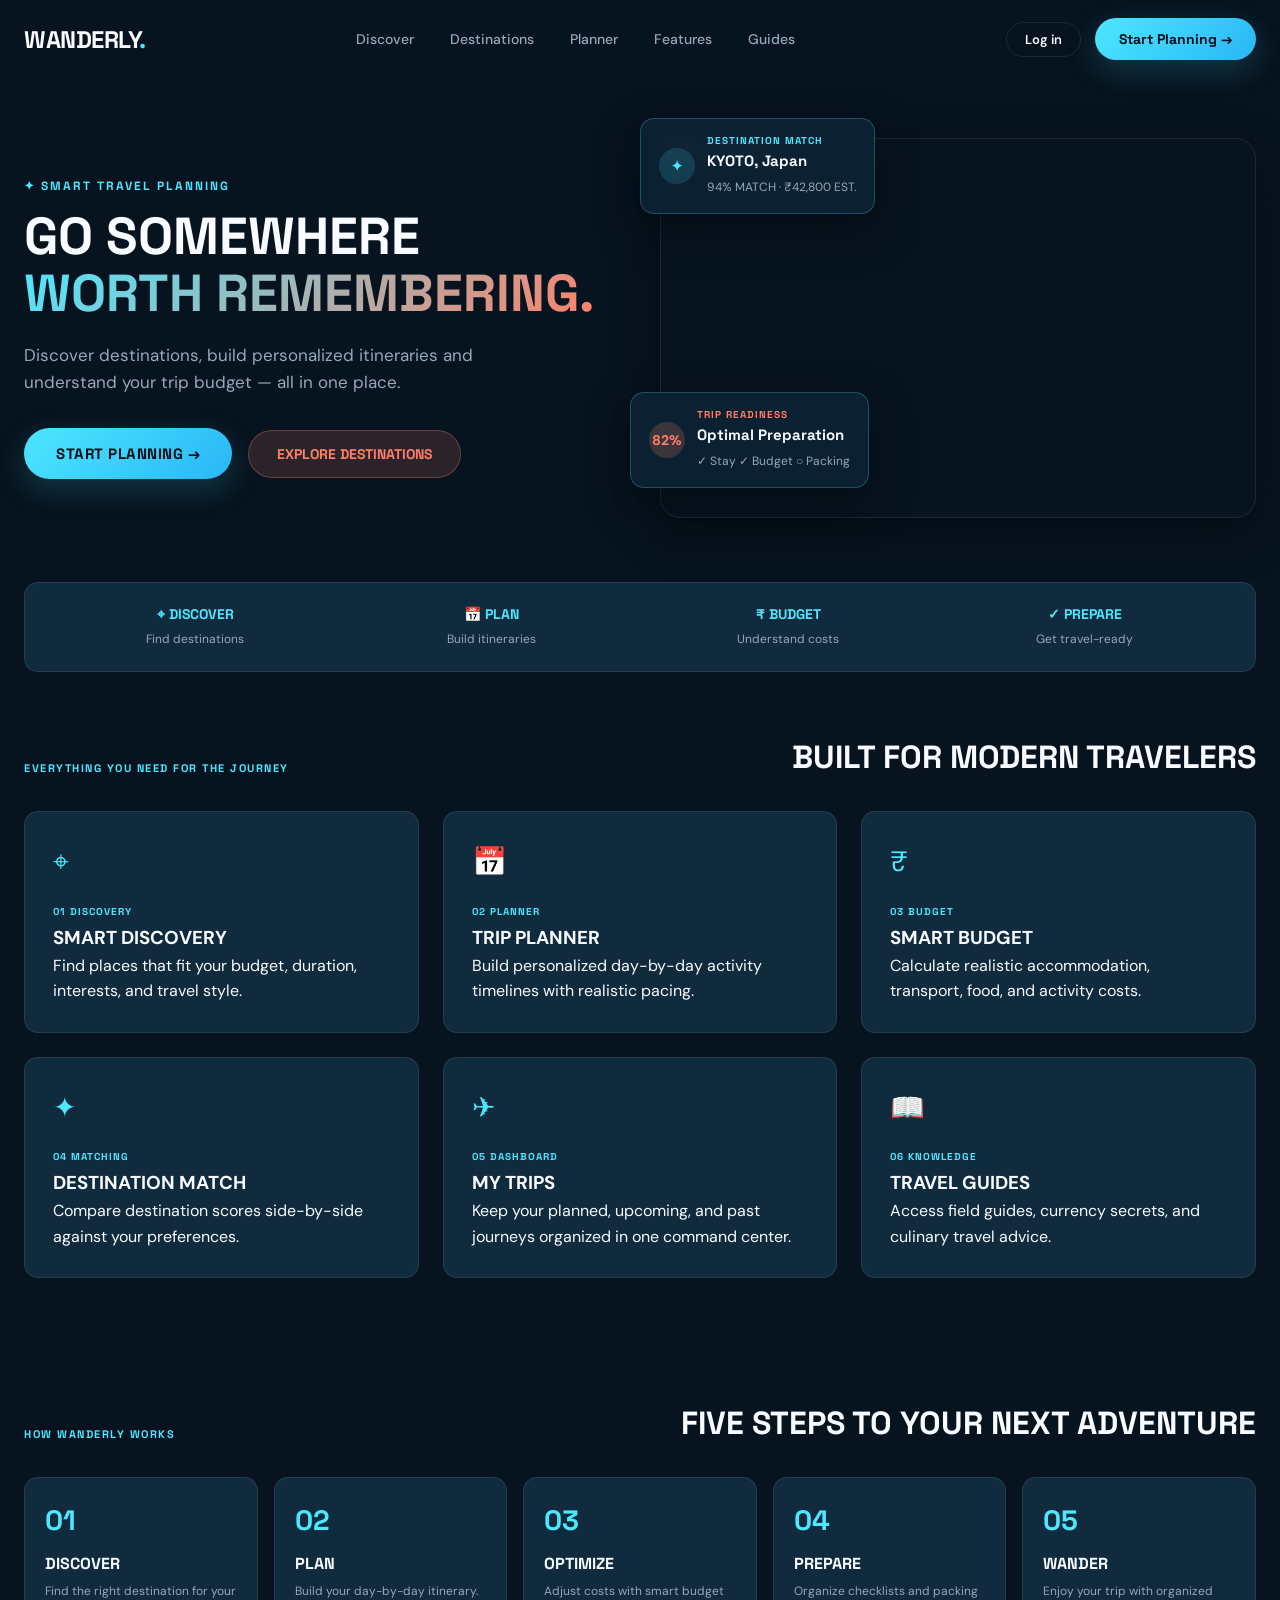
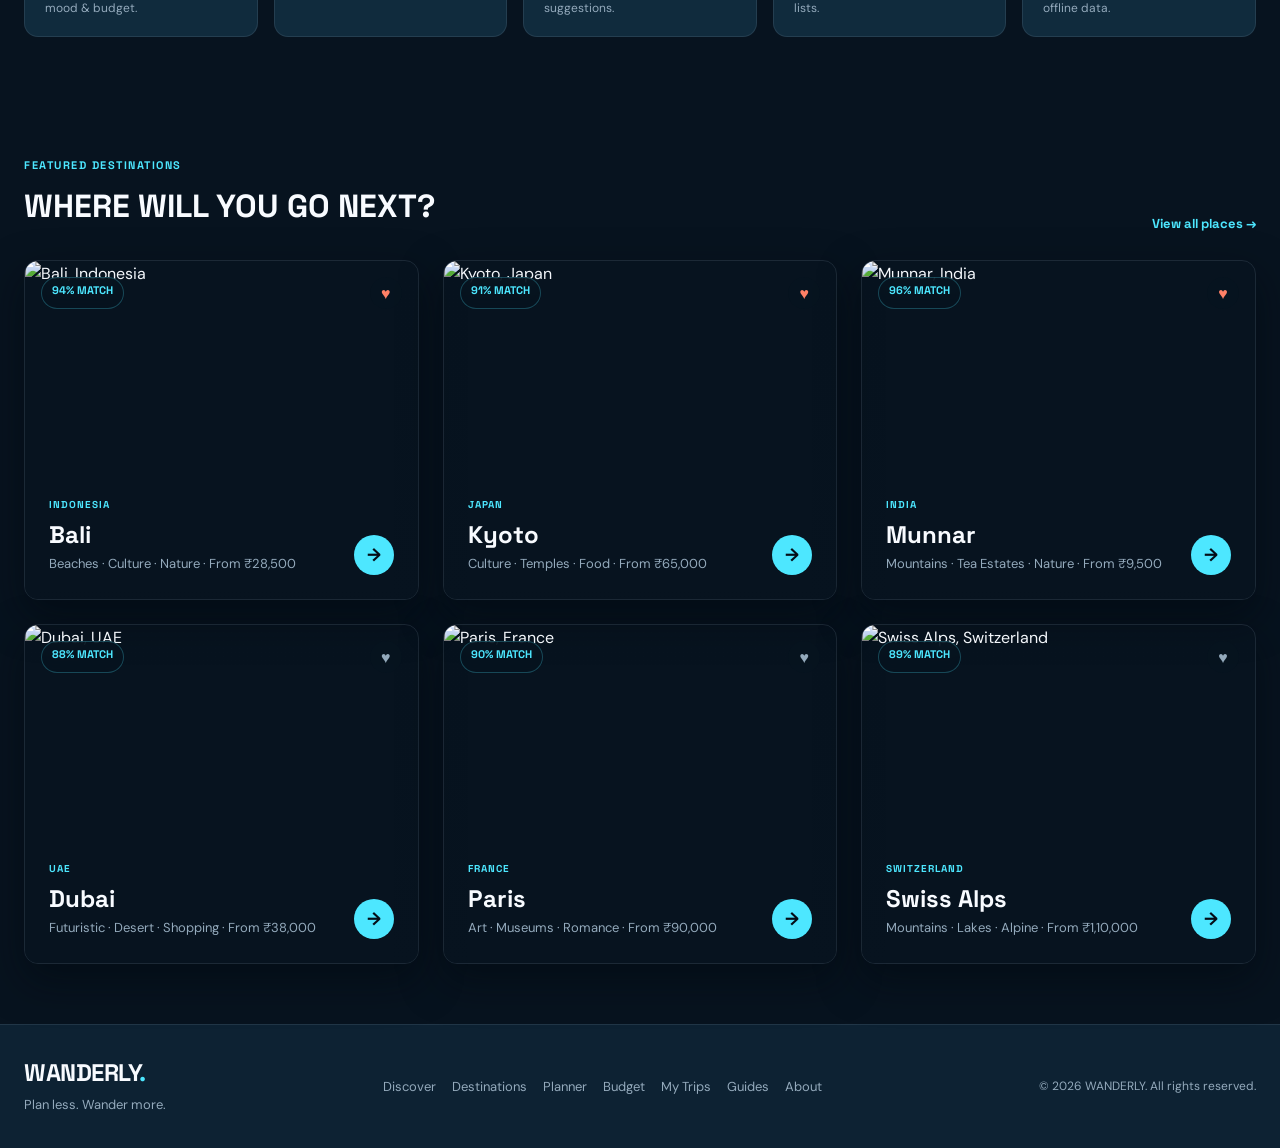
==== commit 906caeb2: "feat: complete travel platform rebuild with Public Experience (Landing, Auth, Features, How It Works" ====
--- a/index.html
+++ b/index.html
@@ -15,8 +15,34 @@
 </head>
 <body>
 
-    <!-- STICKY GLASS NAVBAR -->
-    <header class="navbar">
+    <!-- 1. PUBLIC LANDING NAVBAR -->
+    <header class="navbar public-nav" id="publicNavbar">
+        <div class="nav-inner">
+            <button type="button" class="brand" onclick="navigateTo('landing')">
+                WANDERLY<span>.</span>
+            </button>
+
+            <nav class="desktop-nav">
+                <button type="button" onclick="navigateTo('discover')">Discover</button>
+                <button type="button" onclick="navigateTo('destinations')">Destinations</button>
+                <button type="button" onclick="requireAuthNav('planner')">Planner</button>
+                <button type="button" onclick="navigateTo('landing'); document.getElementById('landing-features')?.scrollIntoView({behavior:'smooth'});">Features</button>
+                <button type="button" onclick="navigateTo('guides')">Guides</button>
+            </nav>
+
+            <div class="nav-actions">
+                <button type="button" class="outline-btn" onclick="navigateTo('login')">Log in</button>
+                <button type="button" class="primary-btn" onclick="requireAuthNav('planner')">Start Planning →</button>
+            </div>
+
+            <button type="button" class="mobile-menu-btn" onclick="document.getElementById('mobileMenu').classList.toggle('open')" aria-label="Toggle navigation menu">
+                ☰
+            </button>
+        </div>
+    </header>
+
+    <!-- 2. APP NAVBAR (INSIDE PLATFORM) -->
+    <header class="navbar app-nav" id="appNavbar" style="display:none;">
         <div class="nav-inner">
             <button type="button" class="brand" onclick="navigateTo('home')">
                 WANDERLY<span>.</span>
@@ -30,12 +56,12 @@
                 <button type="button" data-page="budget" onclick="navigateTo('budget')">Budget</button>
                 <button type="button" data-page="trips" onclick="navigateTo('trips')">My Trips <span class="badge-count" id="navTripBadge">0</span></button>
                 <button type="button" data-page="guides" onclick="navigateTo('guides')">Guides</button>
-                <button type="button" data-page="about" onclick="navigateTo('about')">About</button>
             </nav>
 
             <div class="nav-actions">
-                <button type="button" class="icon-btn" onclick="toggleSearchOverlay()" title="Global Search (Cmd+K)">🔍</button>
+                <button type="button" class="icon-btn" onclick="toggleSearchOverlay()" title="Search (Cmd+K)">🔍</button>
                 <button type="button" class="outline-btn" id="themeToggleBtn" onclick="toggleTheme()">☀️ Light</button>
+                <button type="button" class="outline-btn" id="appUserProfileBtn" onclick="if(isLoggedIn()){ logoutUser(); } else { navigateTo('login'); }">🔑 Log in</button>
                 <button type="button" class="nav-cta" onclick="navigateTo('planner')">Plan a Trip ↗</button>
             </div>
 
@@ -45,14 +71,13 @@
         </div>
 
         <div class="mobile-menu" id="mobileMenu">
-            <button type="button" data-page="home" onclick="navigateTo('home')">Home</button>
-            <button type="button" data-page="discover" onclick="navigateTo('discover')">Discover</button>
-            <button type="button" data-page="destinations" onclick="navigateTo('destinations')">Destinations</button>
-            <button type="button" data-page="planner" onclick="navigateTo('planner')">Planner</button>
-            <button type="button" data-page="budget" onclick="navigateTo('budget')">Budget</button>
-            <button type="button" data-page="trips" onclick="navigateTo('trips')">My Trips</button>
-            <button type="button" data-page="guides" onclick="navigateTo('guides')">Guides</button>
-            <button type="button" data-page="about" onclick="navigateTo('about')">About</button>
+            <button type="button" onclick="navigateTo('home')">Home</button>
+            <button type="button" onclick="navigateTo('discover')">Discover</button>
+            <button type="button" onclick="navigateTo('destinations')">Destinations</button>
+            <button type="button" onclick="navigateTo('planner')">Planner</button>
+            <button type="button" onclick="navigateTo('budget')">Budget</button>
+            <button type="button" onclick="navigateTo('trips')">My Trips</button>
+            <button type="button" onclick="navigateTo('guides')">Guides</button>
             <button type="button" class="nav-cta full-width" onclick="navigateTo('planner')">Plan a Trip ↗</button>
         </div>
     </header>
@@ -61,14 +86,14 @@
     <div id="app">
 
         <!-- =========================================================
-             1. HOME PAGE (#page-home)
-        ========================================================= -->
-        <section id="page-home" class="page active">
-            <!-- HERO SECTION -->
+             1. PUBLIC LANDING PAGE (#page-landing)
+        ========================================================= -->
+        <section id="page-landing" class="page active">
+            <!-- LANDING HERO -->
             <div class="hero">
                 <div class="container hero-container">
                     <div class="hero-content">
-                        <span class="hero-eyebrow">✦ YOUR NEXT ADVENTURE</span>
+                        <span class="hero-eyebrow">✦ SMART TRAVEL PLANNING</span>
 
                         <h1>
                             GO SOMEWHERE<br>
@@ -76,12 +101,12 @@
                         </h1>
 
                         <p>
-                            Discover destinations, build realistic itineraries and understand your trip budget before you go.
+                            Discover destinations, build personalized itineraries and understand your trip budget — all in one place.
                         </p>
 
                         <div class="hero-actions">
-                            <button type="button" class="primary-btn lg" onclick="navigateTo('planner')">
-                                PLAN MY TRIP →
+                            <button type="button" class="primary-btn lg" onclick="requireAuthNav('planner')">
+                                START PLANNING →
                             </button>
 
                             <button type="button" class="secondary-btn" onclick="navigateTo('destinations')">
@@ -90,50 +115,287 @@
                         </div>
                     </div>
 
-                    <!-- HERO LAYERED WIDGET VISUAL -->
+                    <!-- FLOATING PRODUCT UI -->
                     <div class="hero-visual-wrapper">
                         <div class="hero-main-card">
-                            <img src="https://images.unsplash.com/photo-1500534623283-312aade485b7?auto=format&fit=crop&w=1200&q=85" alt="Cinematic Alpine Landscape">
-                        </div>
-
-                        <!-- FLOATING CARD 1: KYOTO SEASON -->
+                            <img src="https://images.unsplash.com/photo-1500534623283-312aade485b7?auto=format&fit=crop&w=1200&q=85" alt="Alpine Vista">
+                        </div>
+
                         <div class="floating-card card-1" onclick="openDestModal('kyoto')">
                             <div class="icon-badge">✦</div>
                             <div>
-                                <small>DESTINATION</small>
-                                <strong>KYOTO</strong>
-                                <span>18°C · BEST SEASON</span>
-                            </div>
-                        </div>
-
-                        <!-- FLOATING CARD 2: TRIP MATCH 94% -->
+                                <small>DESTINATION MATCH</small>
+                                <strong>KYOTO, Japan</strong>
+                                <span>94% MATCH · ₹42,800 EST.</span>
+                            </div>
+                        </div>
+
                         <div class="floating-card card-2">
-                            <div class="icon-badge orange">94%</div>
+                            <div class="icon-badge orange">82%</div>
                             <div>
-                                <small style="color:var(--accent-orange)">TRIP MATCH</small>
-                                <strong>Within budget</strong>
-                                <span>Optimal duration fit</span>
-                            </div>
-                        </div>
-
-                        <!-- FLOATING CARD 3: EST COST -->
-                        <div class="floating-card card-3">
-                            <div class="icon-badge">₹</div>
-                            <div>
-                                <small>EST. TRIP</small>
-                                <strong>₹42,800</strong>
-                                <span>for 2 travellers</span>
-                            </div>
-                        </div>
-                    </div>
-                </div>
-            </div>
-
-            <!-- QUICK PLANNER STRIP IMMEDIATELY BELOW HERO -->
-            <div class="container">
-                <div class="quick-planner-strip">
-                    <div style="font-family:var(--font-heading); font-size:13px; color:var(--accent-cyan); font-weight:700; margin-bottom:12px; letter-spacing:1px; text-transform:uppercase;">
-                        WHERE DO YOU WANT TO GO?
+                                <small style="color:var(--accent-orange)">TRIP READINESS</small>
+                                <strong>Optimal Preparation</strong>
+                                <span>✓ Stay ✓ Budget ○ Packing</span>
+                            </div>
+                        </div>
+                    </div>
+                </div>
+            </div>
+
+            <!-- TRUST STRIP -->
+            <div class="container margin-top-md">
+                <div class="trust-strip">
+                    <div class="trust-item"><span>⌖ DISCOVER</span><small>Find destinations</small></div>
+                    <div class="trust-item"><span>📅 PLAN</span><small>Build itineraries</small></div>
+                    <div class="trust-item"><span>₹ BUDGET</span><small>Understand costs</small></div>
+                    <div class="trust-item"><span>✓ PREPARE</span><small>Get travel-ready</small></div>
+                </div>
+            </div>
+
+            <!-- FEATURES SECTION -->
+            <div class="quick-section" id="landing-features">
+                <div class="container">
+                    <div class="section-heading text-center">
+                        <span class="section-label">EVERYTHING YOU NEED FOR THE JOURNEY</span>
+                        <h2>BUILT FOR MODERN TRAVELERS</h2>
+                    </div>
+
+                    <div class="features-grid">
+                        <div class="feature-card">
+                            <span class="feat-icon">⌖</span>
+                            <small class="country-tag">01 DISCOVERY</small>
+                            <h3>SMART DISCOVERY</h3>
+                            <p>Find places that fit your budget, duration, interests, and travel style.</p>
+                        </div>
+                        <div class="feature-card">
+                            <span class="feat-icon">📅</span>
+                            <small class="country-tag">02 PLANNER</small>
+                            <h3>TRIP PLANNER</h3>
+                            <p>Build personalized day-by-day activity timelines with realistic pacing.</p>
+                        </div>
+                        <div class="feature-card">
+                            <span class="feat-icon">₹</span>
+                            <small class="country-tag">03 BUDGET</small>
+                            <h3>SMART BUDGET</h3>
+                            <p>Calculate realistic accommodation, transport, food, and activity costs.</p>
+                        </div>
+                        <div class="feature-card">
+                            <span class="feat-icon">✦</span>
+                            <small class="country-tag">04 MATCHING</small>
+                            <h3>DESTINATION MATCH</h3>
+                            <p>Compare destination scores side-by-side against your preferences.</p>
+                        </div>
+                        <div class="feature-card">
+                            <span class="feat-icon">✈</span>
+                            <small class="country-tag">05 DASHBOARD</small>
+                            <h3>MY TRIPS</h3>
+                            <p>Keep your planned, upcoming, and past journeys organized in one command center.</p>
+                        </div>
+                        <div class="feature-card">
+                            <span class="feat-icon">📖</span>
+                            <small class="country-tag">06 KNOWLEDGE</small>
+                            <h3>TRAVEL GUIDES</h3>
+                            <p>Access field guides, currency secrets, and culinary travel advice.</p>
+                        </div>
+                    </div>
+                </div>
+            </div>
+
+            <!-- HOW IT WORKS TIMELINE -->
+            <div class="quick-section bg-card-section">
+                <div class="container">
+                    <div class="section-heading text-center">
+                        <span class="section-label">HOW WANDERLY WORKS</span>
+                        <h2>FIVE STEPS TO YOUR NEXT ADVENTURE</h2>
+                    </div>
+
+                    <div class="process-grid">
+                        <div class="process-card">
+                            <span class="process-num">01</span>
+                            <h3>DISCOVER</h3>
+                            <p>Find the right destination for your mood & budget.</p>
+                        </div>
+                        <div class="process-card">
+                            <span class="process-num">02</span>
+                            <h3>PLAN</h3>
+                            <p>Build your day-by-day itinerary.</p>
+                        </div>
+                        <div class="process-card">
+                            <span class="process-num">03</span>
+                            <h3>OPTIMIZE</h3>
+                            <p>Adjust costs with smart budget suggestions.</p>
+                        </div>
+                        <div class="process-card">
+                            <span class="process-num">04</span>
+                            <h3>PREPARE</h3>
+                            <p>Organize checklists and packing lists.</p>
+                        </div>
+                        <div class="process-card">
+                            <span class="process-num">05</span>
+                            <h3>WANDER</h3>
+                            <p>Enjoy your trip with organized offline data.</p>
+                        </div>
+                    </div>
+                </div>
+            </div>
+
+            <!-- DESTINATION PREVIEW -->
+            <div class="quick-section">
+                <div class="container">
+                    <div class="section-heading">
+                        <div>
+                            <span class="section-label">FEATURED DESTINATIONS</span>
+                            <h2>WHERE WILL YOU GO NEXT?</h2>
+                        </div>
+                        <button type="button" class="text-btn" onclick="navigateTo('destinations')">View all places →</button>
+                    </div>
+
+                    <div class="featured-grid" id="landingPreviewGrid">
+                        <!-- JS populated preview cards -->
+                    </div>
+                </div>
+            </div>
+        </section>
+
+        <!-- =========================================================
+             2. LOGIN PAGE (#page-login)
+        ========================================================= -->
+        <section id="page-login" class="page">
+            <div class="container" style="padding-top:40px; padding-bottom:60px;">
+                <div class="auth-card">
+                    <div class="auth-img-side">
+                        <img src="https://images.unsplash.com/photo-1507525428034-b723cf961d3e?auto=format&fit=crop&w=800&q=80" alt="Island Ocean">
+                        <div class="auth-img-overlay">
+                            <span class="brand">WANDERLY<span>.</span></span>
+                            <h2 style="font-family:var(--font-heading); font-size:24px; margin-top:8px;">PLAN LESS. WANDER MORE.</h2>
+                        </div>
+                    </div>
+                    <div class="auth-form-side">
+                        <h2 style="font-family:var(--font-heading); font-size:28px; margin-bottom:6px;">Welcome back.</h2>
+                        <p style="color:var(--text-muted); font-size:14px; margin-bottom:24px;">Sign in to access your saved trips and custom itineraries.</p>
+
+                        <form onsubmit="event.preventDefault(); loginUser(document.getElementById('loginEmail').value, document.getElementById('loginPassword').value);">
+                            <div class="form-group margin-top-sm">
+                                <label for="loginEmail">Email Address</label>
+                                <input type="email" id="loginEmail" placeholder="name@example.com" required value="traveler@wanderly.com">
+                            </div>
+
+                            <div class="form-group margin-top-sm">
+                                <label for="loginPassword">Password</label>
+                                <input type="password" id="loginPassword" placeholder="••••••••" required value="wanderpass">
+                            </div>
+
+                            <div style="display:flex; justify-content:space-between; align-items:center; margin-top:16px;">
+                                <label style="font-size:12px; color:var(--text-muted); cursor:pointer;"><input type="checkbox" checked> Remember me</label>
+                                <a href="#" onclick="event.preventDefault(); showToast('Demo Mode: Enter any credentials to log in!');" style="font-size:12px; color:var(--accent-cyan);">Forgot password?</a>
+                            </div>
+
+                            <button type="submit" class="primary-btn full-width margin-top-md" style="width:100%; padding:14px;">LOGIN TO COMMAND CENTER →</button>
+                        </form>
+
+                        <div style="text-align:center; margin-top:20px; font-size:13px; color:var(--text-muted);">
+                            Don't have an account? <button type="button" class="text-btn" onclick="navigateTo('register')">Create account</button>
+                        </div>
+                    </div>
+                </div>
+            </div>
+        </section>
+
+        <!-- =========================================================
+             3. REGISTER PAGE (#page-register)
+        ========================================================= -->
+        <section id="page-register" class="page">
+            <div class="container" style="padding-top:40px; padding-bottom:60px;">
+                <div class="auth-card">
+                    <div class="auth-img-side">
+                        <img src="https://images.unsplash.com/photo-1530122037265-a5f1f91d3b99?auto=format&fit=crop&w=800&q=80" alt="Swiss Alps">
+                        <div class="auth-img-overlay">
+                            <span class="brand">WANDERLY<span>.</span></span>
+                            <h2 style="font-family:var(--font-heading); font-size:24px; margin-top:8px;">START YOUR JOURNEY.</h2>
+                        </div>
+                    </div>
+                    <div class="auth-form-side">
+                        <h2 style="font-family:var(--font-heading); font-size:28px; margin-bottom:6px;">Create your WANDERLY account</h2>
+                        <p style="color:var(--text-muted); font-size:14px; margin-bottom:24px;">Join thousands of travelers building realistic itineraries.</p>
+
+                        <form onsubmit="event.preventDefault(); registerUser(document.getElementById('regName').value, document.getElementById('regEmail').value, document.getElementById('regPassword').value, document.getElementById('regStyle').value, document.getElementById('regBudget').value);">
+                            <div class="form-group margin-top-sm">
+                                <label for="regName">Full Name</label>
+                                <input type="text" id="regName" placeholder="Alex Morgan" required>
+                            </div>
+
+                            <div class="form-group margin-top-sm">
+                                <label for="regEmail">Email Address</label>
+                                <input type="email" id="regEmail" placeholder="alex@example.com" required>
+                            </div>
+
+                            <div class="form-group margin-top-sm">
+                                <label for="regPassword">Password</label>
+                                <input type="password" id="regPassword" placeholder="••••••••" required>
+                            </div>
+
+                            <div class="planner-form-grid margin-top-sm" style="grid-template-columns:1fr 1fr;">
+                                <div class="form-group">
+                                    <label for="regStyle">Travel Style</label>
+                                    <select id="regStyle">
+                                        <option value="Balanced">Balanced</option>
+                                        <option value="Budget">Budget</option>
+                                        <option value="Comfort">Comfort</option>
+                                        <option value="Premium">Premium</option>
+                                    </select>
+                                </div>
+                                <div class="form-group">
+                                    <label for="regBudget">Budget Preference</label>
+                                    <select id="regBudget">
+                                        <option value="₹25,000">₹25,000</option>
+                                        <option value="₹50,000" selected>₹50,000</option>
+                                        <option value="₹1,000,000">₹1,000,000+</option>
+                                    </select>
+                                </div>
+                            </div>
+
+                            <button type="submit" class="primary-btn full-width margin-top-md" style="width:100%; padding:14px;">CREATE ACCOUNT →</button>
+                        </form>
+
+                        <div style="text-align:center; margin-top:20px; font-size:13px; color:var(--text-muted);">
+                            Already have an account? <button type="button" class="text-btn" onclick="navigateTo('login')">Log in</button>
+                        </div>
+                    </div>
+                </div>
+            </div>
+        </section>
+
+        <!-- =========================================================
+             4. APP DASHBOARD PAGE (#page-home)
+        ========================================================= -->
+        <section id="page-home" class="page">
+            <div class="container" style="padding-top:40px; padding-bottom:60px;">
+                <div class="section-heading">
+                    <div>
+                        <span class="section-label">PERSONALIZED TRAVEL DASHBOARD</span>
+                        <h1 style="font-size:36px;" id="appUserGreeting">GOOD MORNING, TRAVELER.</h1>
+                    </div>
+                    <button type="button" class="primary-btn" onclick="navigateTo('planner')">Build New Trip ↗</button>
+                </div>
+
+                <!-- UPCOMING TRIP & READINESS PREVIEW -->
+                <div style="display:grid; grid-template-columns:2fr 1fr; gap:24px; margin-bottom:36px;" class="checklist-responsive-grid">
+                    <div class="planner-workspace-card" id="appUpcomingTripCard">
+                        <!-- JS populated upcoming trip preview -->
+                    </div>
+
+                    <div class="planner-workspace-card text-center" style="display:flex; flex-direction:column; justify-content:center; align-items:center;">
+                        <span class="section-label">OVERALL READINESS</span>
+                        <div style="font-family:var(--font-heading); font-size:48px; color:var(--accent-cyan); font-weight:700; margin:8px 0;">82%</div>
+                        <p style="color:var(--text-muted); font-size:12px; margin-bottom:16px;">Pre-departure items checked</p>
+                        <button type="button" class="outline-btn" onclick="navigateTo('trips')">Open Checklist →</button>
+                    </div>
+                </div>
+
+                <!-- QUICK PLANNER STRIP -->
+                <div class="quick-planner-strip" style="margin-bottom:40px;">
+                    <div style="font-family:var(--font-heading); font-size:13px; color:var(--accent-cyan); font-weight:700; margin-bottom:12px; letter-spacing:1px;">
+                        WHERE ARE YOU THINKING OF GOING?
                     </div>
                     <div class="quick-planner-inner">
                         <div class="search-field">
@@ -144,13 +406,6 @@
                             </div>
                         </div>
                         <div class="search-field">
-                            <span class="field-icon">📅</span>
-                            <div>
-                                <label for="quickDate">When</label>
-                                <input type="text" id="quickDate" placeholder="Nov 2026">
-                            </div>
-                        </div>
-                        <div class="search-field">
                             <span class="field-icon">◷</span>
                             <div>
                                 <label for="quickDays">Days</label>
@@ -169,51 +424,37 @@
                         </button>
                     </div>
 
-                    <!-- QUICK MOOD CHIPS -->
                     <div class="mood-chips-row" style="margin-top:16px;">
-                        <span style="font-size:12px; color:var(--text-muted); font-weight:600; align-self:center;">QUICK MOOD:</span>
+                        <span style="font-size:12px; color:var(--text-muted); font-weight:600; align-self:center;">MOOD:</span>
                         <button type="button" class="mood-pill active" onclick="selectTravelMood('beach', this)">🏖 Beach</button>
                         <button type="button" class="mood-pill" onclick="selectTravelMood('mountain', this)">🏔 Mountains</button>
                         <button type="button" class="mood-pill" onclick="selectTravelMood('city', this)">🏙 City</button>
                         <button type="button" class="mood-pill" onclick="selectTravelMood('food', this)">🍜 Food</button>
-                        <button type="button" class="mood-pill" onclick="selectTravelMood('nature', this)">🌿 Nature</button>
-                        <button type="button" class="mood-pill" onclick="selectTravelMood('adventure', this)">🎒 Adventure</button>
                     </div>
 
                     <div id="moodRecommendations"></div>
                 </div>
-            </div>
-
-            <!-- HOME DESTINATION DISCOVERY SECTION -->
-            <div class="quick-section">
-                <div class="container">
-                    <div class="section-heading">
-                        <div>
-                            <span class="section-label">DESTINATION DISCOVERY</span>
-                            <h2>WHERE WILL YOU GO NEXT?</h2>
-                        </div>
-                        <button type="button" class="text-btn" onclick="navigateTo('discover')">Explore all places →</button>
-                    </div>
-
-                    <div class="featured-grid" id="homeFeaturedGrid">
-                        <!-- JS populated editorial cards -->
-                    </div>
-                </div>
-            </div>
-        </section>
-
-        <!-- =========================================================
-             2. DISCOVER PAGE (#page-discover)
+
+                <!-- RECOMMENDED DESTINATIONS -->
+                <div class="section-heading">
+                    <h2>RECOMMENDED FOR YOU</h2>
+                    <button type="button" class="text-btn" onclick="navigateTo('discover')">View all →</button>
+                </div>
+                <div class="featured-grid" id="homeFeaturedGrid"></div>
+            </div>
+        </section>
+
+        <!-- =========================================================
+             5. DISCOVER PAGE (#page-discover)
         ========================================================= -->
         <section id="page-discover" class="page">
             <div class="container" style="padding-top:40px; padding-bottom:60px;">
                 <div class="section-heading text-center" style="margin-bottom:32px;">
-                    <span class="section-label">DESTINATION DISCOVERY ENGINE</span>
-                    <h1 style="font-size:38px;">FIND YOUR NEXT PLACE.</h1>
-                    <p style="color:var(--text-muted); max-width:600px; margin:8px auto 0;">Explore world destinations filtered by your budget, duration, region, and travel style.</p>
-                </div>
-
-                <!-- DISCOVER SEARCH BAR & FILTERS -->
+                    <span class="section-label">DISCOVERY WORKSPACE</span>
+                    <h1 style="font-size:38px;">FIND YOUR NEXT ADVENTURE.</h1>
+                    <p style="color:var(--text-muted); max-width:600px; margin:8px auto 0;">Explore world places that fit the exact way you want to travel.</p>
+                </div>
+
                 <div class="discover-controls">
                     <div class="search-input-wrap">
                         <span style="color:var(--accent-cyan); font-size:16px;">🔍</span>
@@ -232,32 +473,28 @@
                         </select>
 
                         <select id="discoverStyleFilter" onchange="filterAndRenderDiscover()">
-                            <option value="all">Travel Style: All</option>
+                            <option value="all">Style: All</option>
                             <option value="beach">Beach</option>
                             <option value="mountain">Mountain</option>
                             <option value="city">City</option>
                             <option value="food">Food</option>
                             <option value="nature">Nature</option>
-                            <option value="adventure">Adventure</option>
                         </select>
 
                         <select id="discoverSortFilter" onchange="filterAndRenderDiscover()">
                             <option value="match">Sort: Best Match</option>
-                            <option value="budget">Sort: Budget (Low to High)</option>
-                            <option value="rating">Sort: Popularity / Rating</option>
+                            <option value="budget">Sort: Budget Low-to-High</option>
+                            <option value="rating">Sort: Rating</option>
                         </select>
                     </div>
                 </div>
 
-                <!-- DISCOVER CARDS GRID (3-column desktop) -->
-                <div class="featured-grid" id="discoverGrid" style="margin-top:32px;">
-                    <!-- JS rendered discover cards -->
-                </div>
-            </div>
-        </section>
-
-        <!-- =========================================================
-             3. DESTINATIONS PAGE (#page-destinations)
+                <div class="featured-grid" id="discoverGrid" style="margin-top:32px;"></div>
+            </div>
+        </section>
+
+        <!-- =========================================================
+             6. DESTINATIONS PAGE (#page-destinations)
         ========================================================= -->
         <section id="page-destinations" class="page">
             <div class="container" style="padding-top:40px; padding-bottom:60px;">
@@ -268,22 +505,16 @@
                     </div>
                 </div>
 
-                <!-- CATEGORY FILTER PILLS -->
                 <div class="filter-pills-wrap" style="margin-bottom:28px;">
                     <button type="button" class="filter-pill active" onclick="filterDirectoryCategory('All', this)">All Places</button>
                     <button type="button" class="filter-pill" onclick="filterDirectoryCategory('Asia', this)">Asia</button>
                     <button type="button" class="filter-pill" onclick="filterDirectoryCategory('Europe', this)">Europe</button>
                     <button type="button" class="filter-pill" onclick="filterDirectoryCategory('India', this)">India</button>
                     <button type="button" class="filter-pill" onclick="filterDirectoryCategory('Middle East', this)">Middle East</button>
-                    <button type="button" class="filter-pill" onclick="filterDirectoryCategory('Americas', this)">Americas</button>
-                </div>
-
-                <!-- DIRECTORY GRID -->
-                <div class="directory-grid" id="directoryGrid">
-                    <!-- JS directory cards -->
-                </div>
-
-                <!-- DESTINATION COMPARISON WORKSPACE -->
+                </div>
+
+                <div class="directory-grid" id="directoryGrid"></div>
+
                 <div id="comparisonSection" style="margin-top:60px;">
                     <div class="section-heading">
                         <div>
@@ -291,29 +522,25 @@
                             <h2>DESTINATION COMPARISON WORKSPACE</h2>
                         </div>
                     </div>
-
-                    <div id="comparisonContainer">
-                        <!-- JS comparison table -->
-                    </div>
-                </div>
-            </div>
-        </section>
-
-        <!-- =========================================================
-             4. PLANNER PAGE (#page-planner)
+                    <div id="comparisonContainer"></div>
+                </div>
+            </div>
+        </section>
+
+        <!-- =========================================================
+             7. PLANNER PAGE (#page-planner)
         ========================================================= -->
         <section id="page-planner" class="page">
             <div class="container" style="padding-top:40px; padding-bottom:60px;">
                 <div class="section-heading text-center">
                     <span class="section-label">INTERACTIVE TRIP BUILDER</span>
                     <h1 style="font-size:38px;">BUILD YOUR REALISTIC TRIP PLAN.</h1>
-                    <p style="color:var(--text-muted); max-width:600px; margin:8px auto 0;">Configure your travellers, budget, dates, and interests to generate an instant day-by-day itinerary.</p>
-                </div>
-
-                <!-- MULTI-STEP PLANNER FORM CARD -->
+                    <p style="color:var(--text-muted); max-width:600px; margin:8px auto 0;">Configure travellers, budget, and travel style to generate an instant day-by-day itinerary.</p>
+                </div>
+
                 <div class="planner-workspace-card">
                     <div class="planner-step-indicator">
-                        <span>01 DESTINATION</span> • <span>02 DATES</span> • <span>03 TRAVELLERS</span> • <span>04 BUDGET</span> • <span>05 STYLE</span> • <span>06 INTERESTS</span> • <span>07 YOUR PLAN</span>
+                        <span>01 DESTINATION</span> • <span>02 DATES</span> • <span>03 TRAVELLERS</span> • <span>04 BUDGET</span> • <span>05 STYLE</span> • <span>06 INTERESTS</span> • <span>07 YOUR ITINERARY</span>
                     </div>
 
                     <div class="planner-form-grid">
@@ -363,16 +590,13 @@
                         </div>
                     </div>
 
-                    <!-- STEP 06: INTERESTS CHIPS -->
                     <div style="margin-top:20px;">
                         <label style="font-size:12px; font-weight:700; color:var(--text-muted); text-transform:uppercase; letter-spacing:1px; display:block; margin-bottom:10px;">06 What do you want to experience?</label>
                         <div class="interests-chips-row">
-                            <button type="button" class="interest-chip active" data-interest="food" onclick="toggleInterestChip(this)">🍜 Food & Dining</button>
-                            <button type="button" class="interest-chip active" data-interest="nature" onclick="toggleInterestChip(this)">🌿 Nature & Hikes</button>
-                            <button type="button" class="interest-chip" data-interest="culture" onclick="toggleInterestChip(this)">⛩ Culture & History</button>
-                            <button type="button" class="interest-chip" data-interest="adventure" onclick="toggleInterestChip(this)">🎒 Outdoor Adventure</button>
-                            <button type="button" class="interest-chip" data-interest="shopping" onclick="toggleInterestChip(this)">🛍 Local Markets</button>
-                            <button type="button" class="interest-chip" data-interest="relaxation" onclick="toggleInterestChip(this)">☕ Spa & Relaxation</button>
+                            <button type="button" class="interest-chip active" onclick="toggleInterestChip(this)">🍜 Food & Dining</button>
+                            <button type="button" class="interest-chip active" onclick="toggleInterestChip(this)">🌿 Nature & Hikes</button>
+                            <button type="button" class="interest-chip" onclick="toggleInterestChip(this)">⛩ Culture & History</button>
+                            <button type="button" class="interest-chip" onclick="toggleInterestChip(this)">🎒 Outdoor Adventure</button>
                         </div>
                     </div>
 
@@ -381,18 +605,13 @@
                     </div>
                 </div>
 
-                <!-- STEP 07: GENERATED ITINERARY & RESULTS SECTION -->
                 <div id="plannerResultSection" class="planner-results-wrapper hidden" style="margin-top:40px;">
                     <div class="results-header-card">
                         <div>
-                            <div style="display:flex; gap:10px; align-items:center; margin-bottom:8px;">
-                                <span class="match-badge high" id="planMatchBadge">94% MATCH</span>
-                                <span class="health-status within" id="planHealthStatus">✓ HEALTHY BUDGET</span>
-                            </div>
-                            <h2 style="font-family:var(--font-heading); font-size:32px; color:var(--text-white);" id="planResultTitle">Kyoto, Japan</h2>
-                            <p style="color:var(--text-muted); font-size:13px;" id="planResultMeta">5 DAYS · 2 TRAVELLERS · BALANCED STYLE</p>
-                        </div>
-
+                            <span class="health-status within" id="planHealthStatus">✓ HEALTHY BUDGET</span>
+                            <h2 style="font-family:var(--font-heading); font-size:32px; color:var(--text-white); margin-top:6px;" id="planResultTitle">Kyoto, Japan</h2>
+                            <p style="color:var(--text-muted); font-size:13px;" id="planResultMeta">5 DAYS · 2 TRAVELLERS</p>
+                        </div>
                         <div class="total-cost-box">
                             <small style="color:var(--text-muted); font-size:11px; text-transform:uppercase; font-weight:700;">ESTIMATED TOTAL</small>
                             <strong style="font-family:var(--font-heading); font-size:34px; color:var(--accent-cyan);" id="planTotalCost">₹42,800</strong>
@@ -403,42 +622,16 @@
                         </div>
                     </div>
 
-                    <!-- PROGRESS BAR -->
-                    <div style="margin:20px 0; background:var(--bg-deep-ocean); border-radius:var(--radius-full); padding:4px; border:1px solid var(--border-subtle);">
-                        <div id="planProgressFill" style="height:10px; border-radius:var(--radius-full); background:linear-gradient(90deg, var(--accent-cyan), var(--accent-orange)); width:80%; transition:width 0.4s ease;"></div>
-                    </div>
-
-                    <!-- COST CATEGORY BREAKDOWN -->
                     <div class="cost-breakdown-grid">
-                        <div class="cost-item">
-                            <small>✈ TRANSPORT</small>
-                            <strong id="planTransportCost">₹16,000</strong>
-                        </div>
-                        <div class="cost-item">
-                            <small>🏨 ACCOMMODATION</small>
-                            <strong id="planStayCost">₹14,000</strong>
-                        </div>
-                        <div class="cost-item">
-                            <small>🍜 FOOD & DRINKS</small>
-                            <strong id="planFoodCost">₹6,000</strong>
-                        </div>
-                        <div class="cost-item">
-                            <small>🎟 ACTIVITIES</small>
-                            <strong id="planActivityCost">₹5,000</strong>
-                        </div>
-                        <div class="cost-item">
-                            <small>🛡 BUFFER</small>
-                            <strong id="planBufferCost">₹1,800</strong>
-                        </div>
-                    </div>
-
-                    <!-- COST OPTIMIZER ("MAKE MY TRIP CHEAPER") -->
-                    <div id="costOptimizerBox" style="margin-top:20px;"></div>
-
-                    <!-- DAY BY DAY ITINERARY TIMELINE -->
+                        <div class="cost-item"><small>✈ TRANSPORT</small><strong id="planTransportCost">₹16,000</strong></div>
+                        <div class="cost-item"><small>🏨 ACCOMMODATION</small><strong id="planStayCost">₹14,000</strong></div>
+                        <div class="cost-item"><small>🍜 FOOD & DRINKS</small><strong id="planFoodCost">₹6,000</strong></div>
+                        <div class="cost-item"><small>🎟 ACTIVITIES</small><strong id="planActivityCost">₹5,000</strong></div>
+                        <div class="cost-item"><small>🛡 BUFFER</small><strong id="planBufferCost">₹1,800</strong></div>
+                    </div>
+
                     <div id="itineraryTimelineContainer"></div>
 
-                    <!-- SAVE TRIP BUTTON -->
                     <div style="margin-top:32px; text-align:center;">
                         <button type="button" class="primary-btn lg" onclick="saveTripFromPlanner()">SAVE TRIP TO MY COMMAND CENTER ♡</button>
                     </div>
@@ -447,17 +640,15 @@
         </section>
 
         <!-- =========================================================
-             5. BUDGET PAGE (#page-budget)
+             8. BUDGET PAGE (#page-budget)
         ========================================================= -->
         <section id="page-budget" class="page">
             <div class="container" style="padding-top:40px; padding-bottom:60px;">
                 <div class="section-heading text-center">
                     <span class="section-label">FINANCIAL COMMAND DASHBOARD</span>
                     <h1 style="font-size:38px;">YOUR TRIP MONEY, MADE SIMPLE.</h1>
-                    <p style="color:var(--text-muted); max-width:600px; margin:8px auto 0;">Track trip allocations, calculate per-day metrics, and record live expenses.</p>
-                </div>
-
-                <!-- MAIN BUDGET STATS CARD -->
+                </div>
+
                 <div class="budget-dashboard-card">
                     <div class="budget-stats-header">
                         <div>
@@ -465,85 +656,36 @@
                             <small style="display:block; color:var(--text-muted); font-size:11px; margin-top:8px; font-weight:700;">TOTAL TRIP BUDGET</small>
                             <strong style="font-family:var(--font-heading); font-size:36px; color:var(--text-white);" id="budgetTotalDisplay">₹50,000</strong>
                         </div>
-
                         <div style="display:flex; gap:24px;">
-                            <div>
-                                <small style="display:block; color:var(--text-muted); font-size:11px; font-weight:700;">ESTIMATED SPEND</small>
-                                <strong style="font-family:var(--font-heading); font-size:24px; color:var(--accent-cyan);" id="budgetEstDisplay">₹42,800</strong>
-                            </div>
-                            <div>
-                                <small style="display:block; color:var(--text-muted); font-size:11px; font-weight:700;">REMAINING MARGIN</small>
-                                <strong style="font-family:var(--font-heading); font-size:24px; color:var(--accent-gold);" id="budgetRemainingDisplay">₹7,200</strong>
-                            </div>
-                        </div>
-                    </div>
-
-                    <!-- VISUAL ALLOCATION BARS -->
-                    <div style="margin-top:28px;">
-                        <h4 style="font-family:var(--font-heading); font-size:14px; color:var(--text-white); margin-bottom:12px;">RECOMMENDED ALLOCATION BREAKDOWN</h4>
-                        <div class="budget-bar-track">
-                            <div style="width:35%; background:var(--accent-cyan);" title="Stay 35%"></div>
-                            <div style="width:25%; background:var(--accent-orange);" title="Transport 25%"></div>
-                            <div style="width:20%; background:var(--accent-gold);" title="Food 20%"></div>
-                            <div style="width:12%; background:#A259FF;" title="Activities 12%"></div>
-                            <div style="width:8%; background:#4ADE80;" title="Buffer 8%"></div>
-                        </div>
-
-                        <div class="allocation-legend-grid">
-                            <div><span class="dot cyan"></span> Accommodation (35%): <strong id="allocStayVal">₹17,500</strong></div>
-                            <div><span class="dot orange"></span> Transport (25%): <strong id="allocTransportVal">₹12,500</strong></div>
-                            <div><span class="dot gold"></span> Food & Dining (20%): <strong id="allocFoodVal">₹10,000</strong></div>
-                            <div><span class="dot purple"></span> Activities (12%): <strong id="allocActVal">₹6,000</strong></div>
-                            <div><span class="dot green"></span> Buffer (8%): <strong id="allocBufferVal">₹4,000</strong></div>
-                        </div>
-                    </div>
-                </div>
-
-                <!-- EXPENSE TRACKER SECTION -->
+                            <div><small style="display:block; color:var(--text-muted); font-size:11px; font-weight:700;">ESTIMATED SPEND</small><strong style="font-family:var(--font-heading); font-size:24px; color:var(--accent-cyan);" id="budgetEstDisplay">₹42,800</strong></div>
+                            <div><small style="display:block; color:var(--text-muted); font-size:11px; font-weight:700;">REMAINING MARGIN</small><strong style="font-family:var(--font-heading); font-size:24px; color:var(--accent-gold);" id="budgetRemainingDisplay">₹7,200</strong></div>
+                        </div>
+                    </div>
+                </div>
+
                 <div style="margin-top:48px;">
                     <div class="section-heading">
-                        <div>
-                            <span class="section-label">EXPENSE TRACKER</span>
-                            <h2>RECORD & TRACK EXPENSES</h2>
-                        </div>
-                        <div>
-                            <small style="color:var(--text-muted); font-size:12px;">TOTAL LOGGED: </small>
-                            <strong style="color:var(--accent-orange); font-family:var(--font-heading); font-size:18px;" id="expenseTotalSpentDisplay">₹52,000</strong>
-                        </div>
-                    </div>
-
-                    <!-- ADD EXPENSE FORM -->
+                        <h2>EXPENSE TRACKER</h2>
+                        <div><small style="color:var(--text-muted);">TOTAL LOGGED: </small><strong style="color:var(--accent-orange); font-family:var(--font-heading);" id="expenseTotalSpentDisplay">₹30,400</strong></div>
+                    </div>
+
                     <div class="add-expense-card">
-                        <div class="form-group">
-                            <label for="expTitleInput">Expense Title</label>
-                            <input type="text" id="expTitleInput" placeholder="e.g. Flight Deposit, Dinner shack">
-                        </div>
+                        <div class="form-group"><label for="expTitleInput">Expense Title</label><input type="text" id="expTitleInput" placeholder="Flight Deposit"></div>
                         <div class="form-group">
                             <label for="expCatSelect">Category</label>
-                            <select id="expCatSelect">
-                                <option value="Accommodation">Accommodation</option>
-                                <option value="Transport">Transport</option>
-                                <option value="Food">Food</option>
-                                <option value="Activities">Activities</option>
-                                <option value="Other">Other</option>
-                            </select>
-                        </div>
-                        <div class="form-group">
-                            <label for="expAmountInput">Amount (₹)</label>
-                            <input type="number" id="expAmountInput" placeholder="2500">
-                        </div>
+                            <select id="expCatSelect"><option value="Accommodation">Accommodation</option><option value="Transport">Transport</option><option value="Food">Food</option><option value="Activities">Activities</option></select>
+                        </div>
+                        <div class="form-group"><label for="expAmountInput">Amount (₹)</label><input type="number" id="expAmountInput" placeholder="2500"></div>
                         <button type="button" class="primary-btn" onclick="addExpenseItem()">+ Add Expense</button>
                     </div>
 
-                    <div id="expenseListContainer" style="margin-top:20px;">
-                        <!-- JS expense items -->
-                    </div>
-                </div>
-            </div>
-        </section>
-
-        <!-- =========================================================
-             6. MY TRIPS PAGE (#page-trips)
+                    <div id="expenseListContainer" style="margin-top:20px;"></div>
+                </div>
+            </div>
+        </section>
+
+        <!-- =========================================================
+             9. MY TRIPS PAGE (#page-trips)
         ========================================================= -->
         <section id="page-trips" class="page">
             <div class="container" style="padding-top:40px; padding-bottom:60px;">
@@ -555,80 +697,34 @@
                     <button type="button" class="primary-btn" onclick="navigateTo('planner')">Plan New Trip ↗</button>
                 </div>
 
-                <!-- STATS ROW -->
-                <div class="trips-stats-grid">
-                    <div class="stat-card">
-                        <span id="statTotalTrips">2</span>
-                        <small>SAVED TRIPS</small>
-                    </div>
-                    <div class="stat-card">
-                        <span id="statUpcomingTrips">1</span>
-                        <small>UPCOMING</small>
-                    </div>
-                    <div class="stat-card">
-                        <span id="statCompletedTrips">0</span>
-                        <small>COMPLETED</small>
-                    </div>
-                    <div class="stat-card">
-                        <span id="statTotalSpend">₹1,21,300</span>
-                        <small>TOTAL PLANNED</small>
-                    </div>
-                </div>
-
-                <!-- DIGITAL TRAVEL POSTCARDS GRID -->
-                <div id="savedTripsGrid" class="saved-trips-grid" style="margin-top:32px;">
-                    <!-- JS postcards -->
-                </div>
-
-                <!-- PRE-DEPARTURE CHECKLIST & PACKING LIST -->
-                <div style="margin-top:60px; display:grid; grid-template-columns:1fr 1fr; gap:28px;" class="checklist-responsive-grid">
-                    <div id="checklistContainer" class="checklist-card">
-                        <!-- JS rendered checklist & packing list -->
-                    </div>
-
-                    <div>
-                        <div class="checklist-card">
-                            <h3 style="font-family:var(--font-heading); font-size:18px; color:var(--text-white); margin-bottom:16px;">MY FAVORITE DESTINATIONS</h3>
-                            <div id="favoritesContainer" style="display:flex; flex-direction:column; gap:12px;">
-                                <!-- JS favorites -->
-                            </div>
-                        </div>
-                    </div>
-                </div>
-            </div>
-        </section>
-
-        <!-- =========================================================
-             7. GUIDES PAGE (#page-guides)
+                <div id="savedTripsGrid" class="saved-trips-grid" style="margin-top:32px;"></div>
+            </div>
+        </section>
+
+        <!-- =========================================================
+             10. GUIDES PAGE (#page-guides)
         ========================================================= -->
         <section id="page-guides" class="page">
             <div class="container" style="padding-top:40px; padding-bottom:60px;">
                 <div class="section-heading text-center">
                     <span class="section-label">EDITORIAL TRAVEL JOURNAL</span>
                     <h1 style="font-size:38px;">THE WANDERLY JOURNAL</h1>
-                    <p style="color:var(--text-muted); max-width:600px; margin:8px auto 0;">Field guides, spending strategies, and culinary hacks written for modern travelers.</p>
-                </div>
-
-                <!-- CATEGORY FILTER PILLS -->
+                </div>
+
                 <div class="filter-pills-wrap" style="justify-content:center; margin-bottom:32px;">
                     <button type="button" class="filter-pill active" onclick="filterAndRenderGuides('All', this)">All Articles</button>
                     <button type="button" class="filter-pill" onclick="filterAndRenderGuides('Planning', this)">Planning</button>
                     <button type="button" class="filter-pill" onclick="filterAndRenderGuides('Weekend', this)">Weekend</button>
                     <button type="button" class="filter-pill" onclick="filterAndRenderGuides('Budget', this)">Budget</button>
                     <button type="button" class="filter-pill" onclick="filterAndRenderGuides('Food', this)">Food</button>
-                    <button type="button" class="filter-pill" onclick="filterAndRenderGuides('Nature', this)">Nature</button>
-                    <button type="button" class="filter-pill" onclick="filterAndRenderGuides('International', this)">International</button>
-                </div>
-
-                <!-- GUIDES GRID -->
-                <div class="guides-grid" id="guidesGrid">
-                    <!-- JS editorial cards -->
-                </div>
-            </div>
-        </section>
-
-        <!-- =========================================================
-             8. ABOUT PAGE (#page-about)
+                </div>
+
+                <div class="guides-grid" id="guidesGrid"></div>
+            </div>
+        </section>
+
+        <!-- =========================================================
+             11. ABOUT PAGE (#page-about)
         ========================================================= -->
         <section id="page-about" class="page">
             <div class="container" style="padding-top:40px; padding-bottom:60px;">
@@ -640,50 +736,12 @@
                         WANDERLY was built to replace rigid travel spreadsheets and confusing booking engines with an intuitive travel operating system. We empower travelers to discover world destinations, build realistic day-by-day itineraries, and understand true trip costs before departing.
                     </p>
                 </div>
-
-                <!-- 5-STEP METHODOLOGY -->
-                <div style="margin-top:60px;">
-                    <div class="section-heading text-center">
-                        <div>
-                            <span class="section-label">OUR METHODOLOGY</span>
-                            <h2>THE WANDERLY TRAVEL SYSTEM</h2>
-                        </div>
-                    </div>
-
-                    <div class="process-grid">
-                        <div class="process-card">
-                            <span class="process-num">01</span>
-                            <h3>DISCOVER</h3>
-                            <p>Explore world places matching your travel mood, regional preferences, and budget tier.</p>
-                        </div>
-                        <div class="process-card">
-                            <span class="process-num">02</span>
-                            <h3>PLAN</h3>
-                            <p>Build multi-step itineraries complete with realistic daily timelines and route maps.</p>
-                        </div>
-                        <div class="process-card">
-                            <span class="process-num">03</span>
-                            <h3>OPTIMIZE</h3>
-                            <p>Identify instant cost savings with smart budget optimizer suggestions.</p>
-                        </div>
-                        <div class="process-card">
-                            <span class="process-num">04</span>
-                            <h3>PREPARE</h3>
-                            <p>Track pre-departure checklists, packing lists, and live trip readiness scores.</p>
-                        </div>
-                        <div class="process-card">
-                            <span class="process-num">05</span>
-                            <h3>WANDER</h3>
-                            <p>Access your organized trip command center anywhere offline while traveling.</p>
-                        </div>
-                    </div>
-                </div>
             </div>
         </section>
 
     </div>
 
-    <!-- GLOBAL COMMAND PALETTE SEARCH OVERLAY -->
+    <!-- GLOBAL SEARCH OVERLAY -->
     <div class="modal-backdrop" id="globalSearchOverlay" onclick="if(event.target===this) toggleSearchOverlay()">
         <div class="command-palette-card">
             <div class="palette-input-wrap">
@@ -691,13 +749,11 @@
                 <input type="text" id="globalSearchInput" placeholder="Search Kyoto, Bali, Guides, or Travel Styles..." oninput="handleGlobalSearch(this.value)">
                 <span style="font-size:11px; color:var(--text-muted); background:rgba(255,255,255,0.1); padding:2px 6px; border-radius:4px;">ESC</span>
             </div>
-            <div id="globalSearchResults" class="palette-results-list">
-                <!-- JS populated search results -->
-            </div>
+            <div id="globalSearchResults" class="palette-results-list"></div>
         </div>
     </div>
 
-    <!-- UNIVERSAL MODAL BACKDROP (FOR GUIDES, TRIPS, LEGAL) -->
+    <!-- UNIVERSAL MODAL BACKDROP -->
     <div class="modal-backdrop" id="universalModalBackdrop" onclick="if(event.target===this) closeUniversalModal()">
         <div class="modal-card">
             <button type="button" class="modal-close-btn" onclick="closeUniversalModal()">✕</button>
@@ -713,14 +769,14 @@
         </div>
     </div>
 
-    <!-- NON-BLOCKING TOAST NOTIFICATION -->
+    <!-- TOAST NOTIFICATION -->
     <div class="toast-container" id="toast"></div>
 
     <!-- MINIMALIST FOOTER -->
     <footer class="footer">
         <div class="container footer-inner">
             <div>
-                <button type="button" class="brand" onclick="navigateTo('home')">WANDERLY<span>.</span></button>
+                <button type="button" class="brand" onclick="navigateTo('landing')">WANDERLY<span>.</span></button>
                 <p style="color:var(--text-muted); font-size:13px; margin-top:6px;">Plan less. Wander more.</p>
             </div>
             
--- a/style.css
+++ b/style.css
@@ -1,5 +1,5 @@
 /* =========================================================
-   WANDERLY — Travel Operating System Design System (style.css)
+   WANDERLY — Travel Platform Design System (style.css)
    Palette:
      - Primary Midnight: #07131F
      - Secondary Deep Ocean: #0D2233
@@ -36,6 +36,7 @@
 
     --border-subtle: rgba(148, 170, 188, 0.15);
     --border-glow: rgba(77, 231, 255, 0.25);
+    --border-orange: rgba(255, 128, 102, 0.3);
 
     --shadow-card: 0 16px 40px rgba(2, 8, 14, 0.5);
     --shadow-glow: 0 10px 32px rgba(77, 231, 255, 0.18);
@@ -119,6 +120,8 @@
     padding: 0 24px;
 }
 
+.margin-top-sm { margin-top: 14px; }
+.margin-top-md { margin-top: 24px; }
 .text-center { text-align: center; }
 .hidden { display: none !important; }
 
@@ -214,15 +217,21 @@
     }
 }
 
-/* STICKY GLASS NAVBAR */
+/* NAVBAR SYSTEM */
 .navbar {
     position: sticky;
     top: 0;
     z-index: 100;
+    background: transparent;
+    padding: 18px 0;
+    transition: background 0.3s ease, backdrop-filter 0.3s ease, border-bottom 0.3s ease;
+}
+
+.navbar.scrolled, .navbar.app-nav {
     background: var(--bg-nav);
     backdrop-filter: blur(16px);
     border-bottom: 1px solid var(--border-subtle);
-    padding: 16px 0;
+    padding: 14px 0;
 }
 
 .nav-inner {
@@ -353,7 +362,7 @@
 }
 
 /* =========================================================
-   HOME PAGE (#page-home)
+   PUBLIC LANDING PAGE (#page-landing)
 ========================================================= */
 .hero {
     padding: 60px 0 40px;
@@ -466,11 +475,6 @@
     left: -30px;
 }
 
-.floating-card.card-3 {
-    bottom: -20px;
-    right: 20px;
-}
-
 .icon-badge {
     width: 36px;
     height: 36px;
@@ -489,7 +493,102 @@
     color: var(--accent-orange);
 }
 
-/* QUICK PLANNER STRIP */
+/* TRUST STRIP */
+.trust-strip {
+    background: var(--bg-surface);
+    border: 1px solid var(--border-subtle);
+    border-radius: var(--radius-md);
+    padding: 20px 32px;
+    display: grid;
+    grid-template-columns: repeat(4, 1fr);
+    gap: 20px;
+    text-align: center;
+}
+
+.trust-item {
+    span {
+        font-family: var(--font-heading);
+        font-size: 14px;
+        font-weight: 700;
+        color: var(--accent-cyan);
+        display: block;
+    }
+
+    small {
+        font-size: 12px;
+        color: var(--text-muted);
+    }
+}
+
+/* FEATURES GRID */
+.features-grid {
+    display: grid;
+    grid-template-columns: repeat(3, 1fr);
+    gap: 24px;
+}
+
+.feature-card {
+    background: var(--bg-surface);
+    border: 1px solid var(--border-subtle);
+    border-radius: var(--radius-md);
+    padding: 28px;
+    transition: transform 0.25s ease, border-color 0.25s ease;
+
+    &:hover {
+        transform: translateY(-4px);
+        border-color: var(--border-glow);
+    }
+}
+
+.feat-icon {
+    font-size: 28px;
+    color: var(--accent-cyan);
+    display: block;
+    margin-bottom: 12px;
+}
+
+/* =========================================================
+   AUTH PAGES (#page-login, #page-register)
+========================================================= */
+.auth-card {
+    background: var(--bg-surface);
+    border: 1px solid var(--border-subtle);
+    border-radius: var(--radius-lg);
+    overflow: hidden;
+    display: grid;
+    grid-template-columns: 1fr 1fr;
+    max-width: 960px;
+    margin: 0 auto;
+    box-shadow: var(--shadow-card);
+}
+
+.auth-img-side {
+    position: relative;
+
+    img {
+        width: 100%;
+        height: 100%;
+        object-fit: cover;
+    }
+}
+
+.auth-img-overlay {
+    position: absolute;
+    inset: 0;
+    background: linear-gradient(0deg, rgba(7, 19, 31, 0.9) 0%, transparent 100%);
+    padding: 32px;
+    display: flex;
+    flex-direction: column;
+    justify-content: flex-end;
+}
+
+.auth-form-side {
+    padding: 40px;
+}
+
+/* =========================================================
+   QUICK PLANNER & DISCOVER
+========================================================= */
 .quick-planner-strip {
     background: var(--bg-surface);
     border: 1px solid var(--border-subtle);
@@ -501,7 +600,7 @@
 
 .quick-planner-inner {
     display: grid;
-    grid-template-columns: 2fr 1fr 1fr 1fr 1.5fr;
+    grid-template-columns: 2fr 1fr 1fr 1.5fr;
     gap: 16px;
     align-items: center;
 }
@@ -531,7 +630,6 @@
         width: 100%;
         color: var(--text-white);
         font-size: 14px;
-        font-weight: 500;
     }
 }
 
@@ -553,7 +651,6 @@
     padding: 6px 16px;
     border-radius: var(--radius-full);
     font-size: 13px;
-    font-weight: 500;
 
     &:hover, &.active {
         border-color: var(--accent-cyan);
@@ -703,9 +800,7 @@
     font-size: 18px;
 }
 
-/* =========================================================
-   DISCOVER PAGE & FILTERS
-========================================================= */
+/* DISCOVER FILTERS */
 .discover-controls {
     background: var(--bg-surface);
     padding: 20px;
@@ -751,9 +846,7 @@
     }
 }
 
-/* =========================================================
-   DESTINATIONS DIRECTORY & COMPARISON MATRIX
-========================================================= */
+/* DESTINATIONS DIRECTORY & COMPARISON */
 .filter-pills-wrap {
     display: flex;
     flex-wrap: wrap;
@@ -851,7 +944,6 @@
     text-transform: uppercase;
 }
 
-/* COMPARISON TABLE */
 .comparison-table-wrapper {
     background: var(--bg-surface);
     border-radius: var(--radius-md);
@@ -878,9 +970,7 @@
     }
 }
 
-/* =========================================================
-   PLANNER PAGE & MULTI-STEP FORM
-========================================================= */
+/* PLANNER MULTI-STEP */
 .planner-workspace-card {
     background: var(--bg-surface);
     border: 1px solid var(--border-subtle);
@@ -1010,34 +1100,6 @@
     }
 }
 
-.optimizer-card {
-    background: rgba(255, 200, 87, 0.08);
-    border: 1px solid var(--accent-gold-glow);
-    border-radius: var(--radius-md);
-    padding: 20px;
-}
-
-.opt-row {
-    display: flex;
-    justify-content: space-between;
-    align-items: center;
-    background: var(--bg-midnight);
-    padding: 10px 16px;
-    border-radius: var(--radius-sm);
-    margin-top: 8px;
-    font-size: 13px;
-}
-
-.opt-btn {
-    background: var(--accent-gold);
-    color: #040E17;
-    font-weight: 700;
-    padding: 4px 12px;
-    border-radius: var(--radius-full);
-    font-size: 11px;
-}
-
-/* ITINERARY TIMELINE */
 .itinerary-day-card {
     background: var(--bg-surface);
     border: 1px solid var(--border-subtle);
@@ -1103,9 +1165,7 @@
     }
 }
 
-/* =========================================================
-   BUDGET PAGE & EXPENSE TRACKER
-========================================================= */
+/* BUDGET DASHBOARD & EXPENSES */
 .budget-dashboard-card {
     background: var(--bg-surface);
     border: 1px solid var(--border-subtle);
@@ -1120,37 +1180,6 @@
     align-items: flex-start;
     padding-bottom: 24px;
     border-bottom: 1px solid var(--border-subtle);
-}
-
-.budget-bar-track {
-    height: 14px;
-    background: var(--bg-midnight);
-    border-radius: var(--radius-full);
-    overflow: hidden;
-    display: flex;
-    margin-bottom: 16px;
-}
-
-.allocation-legend-grid {
-    display: grid;
-    grid-template-columns: repeat(3, 1fr);
-    gap: 12px;
-    font-size: 12px;
-    color: var(--text-muted);
-
-    .dot {
-        display: inline-block;
-        width: 8px;
-        height: 8px;
-        border-radius: 50%;
-        margin-right: 6px;
-
-        &.cyan { background: var(--accent-cyan); }
-        &.orange { background: var(--accent-orange); }
-        &.gold { background: var(--accent-gold); }
-        &.purple { background: #A259FF; }
-        &.green { background: #4ADE80; }
-    }
 }
 
 .add-expense-card {
@@ -1175,38 +1204,7 @@
     margin-bottom: 10px;
 }
 
-/* =========================================================
-   MY TRIPS PAGE & CHECKLIST
-========================================================= */
-.trips-stats-grid {
-    display: grid;
-    grid-template-columns: repeat(4, 1fr);
-    gap: 20px;
-}
-
-.stat-card {
-    background: var(--bg-surface);
-    border: 1px solid var(--border-subtle);
-    border-radius: var(--radius-md);
-    padding: 20px;
-
-    span {
-        font-family: var(--font-heading);
-        font-size: 32px;
-        font-weight: 700;
-        color: var(--accent-cyan);
-        display: block;
-    }
-
-    small {
-        font-family: var(--font-heading);
-        font-size: 11px;
-        color: var(--text-muted);
-        font-weight: 700;
-        letter-spacing: 1px;
-    }
-}
-
+/* MY TRIPS */
 .saved-trips-grid {
     display: grid;
     grid-template-columns: repeat(2, 1fr);
@@ -1263,27 +1261,6 @@
     }
 }
 
-.checklist-card {
-    background: var(--bg-surface);
-    border: 1px solid var(--border-subtle);
-    border-radius: var(--radius-md);
-    padding: 24px;
-}
-
-.check-item {
-    display: flex;
-    align-items: center;
-    gap: 12px;
-    padding: 10px 0;
-    border-bottom: 1px solid var(--border-subtle);
-    font-size: 13px;
-
-    &.done {
-        color: var(--text-muted);
-        text-decoration: line-through;
-    }
-}
-
 .no-trips-card {
     grid-column: span 2;
     padding: 48px;
@@ -1293,9 +1270,7 @@
     border: 1px dashed var(--border-subtle);
 }
 
-/* =========================================================
-   GUIDES PAGE & ARTICLES
-========================================================= */
+/* GUIDES */
 .guides-grid {
     display: grid;
     grid-template-columns: repeat(3, 1fr);
@@ -1357,9 +1332,7 @@
     }
 }
 
-/* =========================================================
-   ABOUT PAGE
-========================================================= */
+/* ABOUT PAGE & PROCESS */
 .about-hero-card {
     background: var(--bg-surface);
     border: 1px solid var(--border-subtle);
@@ -1401,9 +1374,7 @@
     }
 }
 
-/* =========================================================
-   MODALS & TOAST SYSTEM
-========================================================= */
+/* MODALS & TOAST */
 .modal-backdrop {
     display: none;
     position: fixed;
@@ -1449,7 +1420,6 @@
     }
 }
 
-/* COMMAND PALETTE */
 .command-palette-card {
     background: var(--bg-deep-ocean);
     border: 1px solid var(--border-glow);
@@ -1505,7 +1475,6 @@
     }
 }
 
-/* TOAST */
 .toast-container {
     position: fixed;
     bottom: 24px;
@@ -1529,7 +1498,6 @@
     }
 }
 
-/* FOOTER */
 .footer {
     background: var(--bg-deep-ocean);
     border-top: 1px solid var(--border-subtle);
@@ -1559,93 +1527,26 @@
     }
 }
 
-/* =========================================================
-   RESPONSIVE BREAKPOINTS
-========================================================= */
+/* RESPONSIVE BREAKPOINTS */
 @media (max-width: 1024px) {
-    .hero-container {
-        grid-template-columns: 1fr;
-    }
-
-    .hero-visual-wrapper {
-        margin-top: 20px;
-    }
-
-    .quick-planner-inner {
-        grid-template-columns: 1fr 1fr;
-    }
-
-    .featured-grid, .directory-grid, .guides-grid {
-        grid-template-columns: repeat(2, 1fr);
-    }
-
-    .planner-form-grid {
-        grid-template-columns: repeat(2, 1fr);
-    }
-
-    .cost-breakdown-grid {
-        grid-template-columns: repeat(3, 1fr);
-    }
-
-    .add-expense-card {
-        grid-template-columns: 1fr 1fr;
-    }
-
-    .process-grid {
-        grid-template-columns: repeat(2, 1fr);
-    }
-
-    .checklist-responsive-grid {
-        grid-template-columns: 1fr;
-    }
+    .hero-container { grid-template-columns: 1fr; }
+    .hero-visual-wrapper { margin-top: 20px; }
+    .trust-strip { grid-template-columns: repeat(2, 1fr); }
+    .features-grid, .featured-grid, .directory-grid, .guides-grid { grid-template-columns: repeat(2, 1fr); }
+    .auth-card { grid-template-columns: 1fr; }
+    .auth-img-side { height: 200px; }
+    .planner-form-grid { grid-template-columns: repeat(2, 1fr); }
+    .cost-breakdown-grid { grid-template-columns: repeat(3, 1fr); }
+    .process-grid { grid-template-columns: repeat(2, 1fr); }
 }
 
 @media (max-width: 768px) {
-    .desktop-nav {
-        display: none;
-    }
-
-    .mobile-menu-btn {
-        display: block;
-    }
-
-    .hero-content h1 {
-        font-size: 36px;
-    }
-
-    .quick-planner-inner {
-        grid-template-columns: 1fr;
-    }
-
-    .featured-grid, .directory-grid, .guides-grid, .saved-trips-grid {
-        grid-template-columns: 1fr;
-    }
-
-    .destination-card.large {
-        grid-column: span 1;
-    }
-
-    .planner-form-grid {
-        grid-template-columns: 1fr;
-    }
-
-    .cost-breakdown-grid {
-        grid-template-columns: 1fr 1fr;
-    }
-
-    .trips-stats-grid {
-        grid-template-columns: repeat(2, 1fr);
-    }
-
-    .add-expense-card {
-        grid-template-columns: 1fr;
-    }
-
-    .filters-row {
-        grid-template-columns: 1fr;
-    }
-
-    .floating-card {
-        display: none;
-    }
-}
+    .desktop-nav { display: none; }
+    .mobile-menu-btn { display: block; }
+    .hero-content h1 { font-size: 36px; }
+    .features-grid, .featured-grid, .directory-grid, .guides-grid, .saved-trips-grid { grid-template-columns: 1fr; }
+    .trust-strip { grid-template-columns: 1fr; }
+    .planner-form-grid, .add-expense-card { grid-template-columns: 1fr; }
+    .cost-breakdown-grid { grid-template-columns: 1fr 1fr; }
+    .floating-card { display: none; }
+}
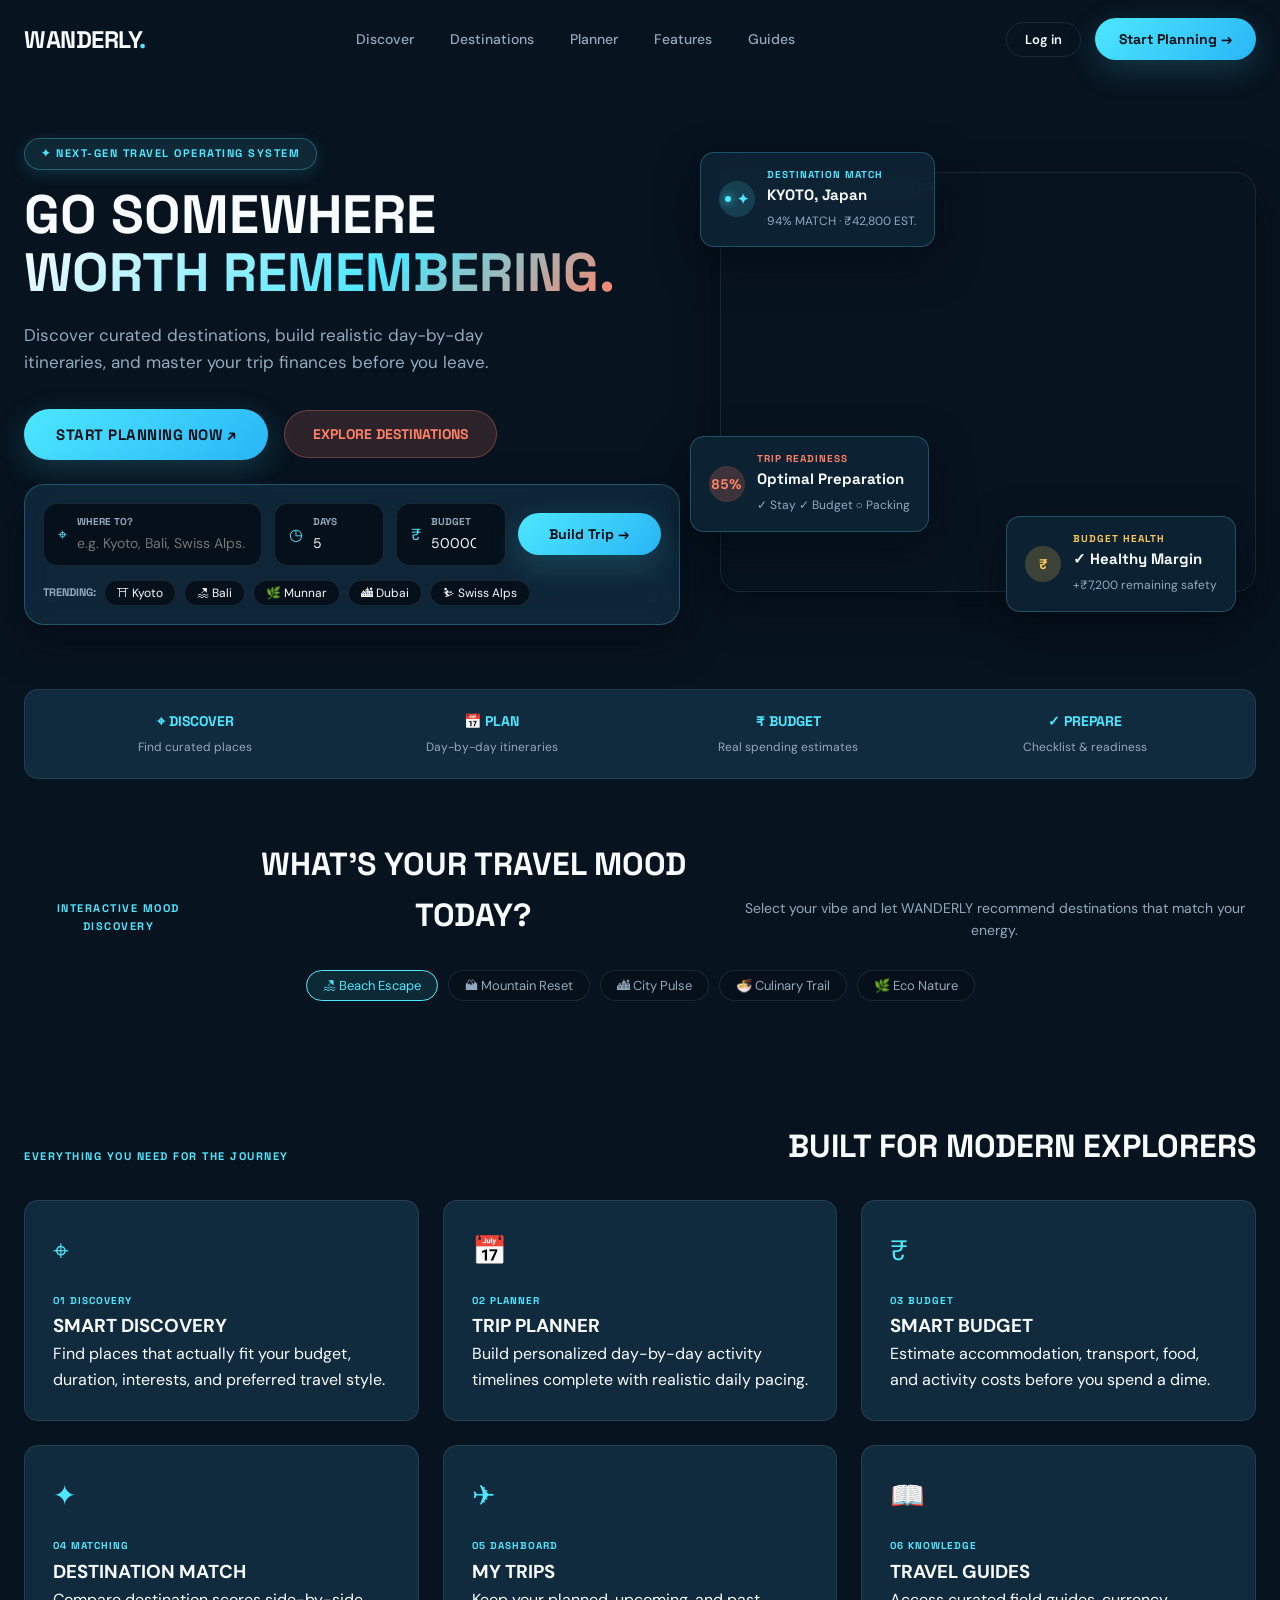
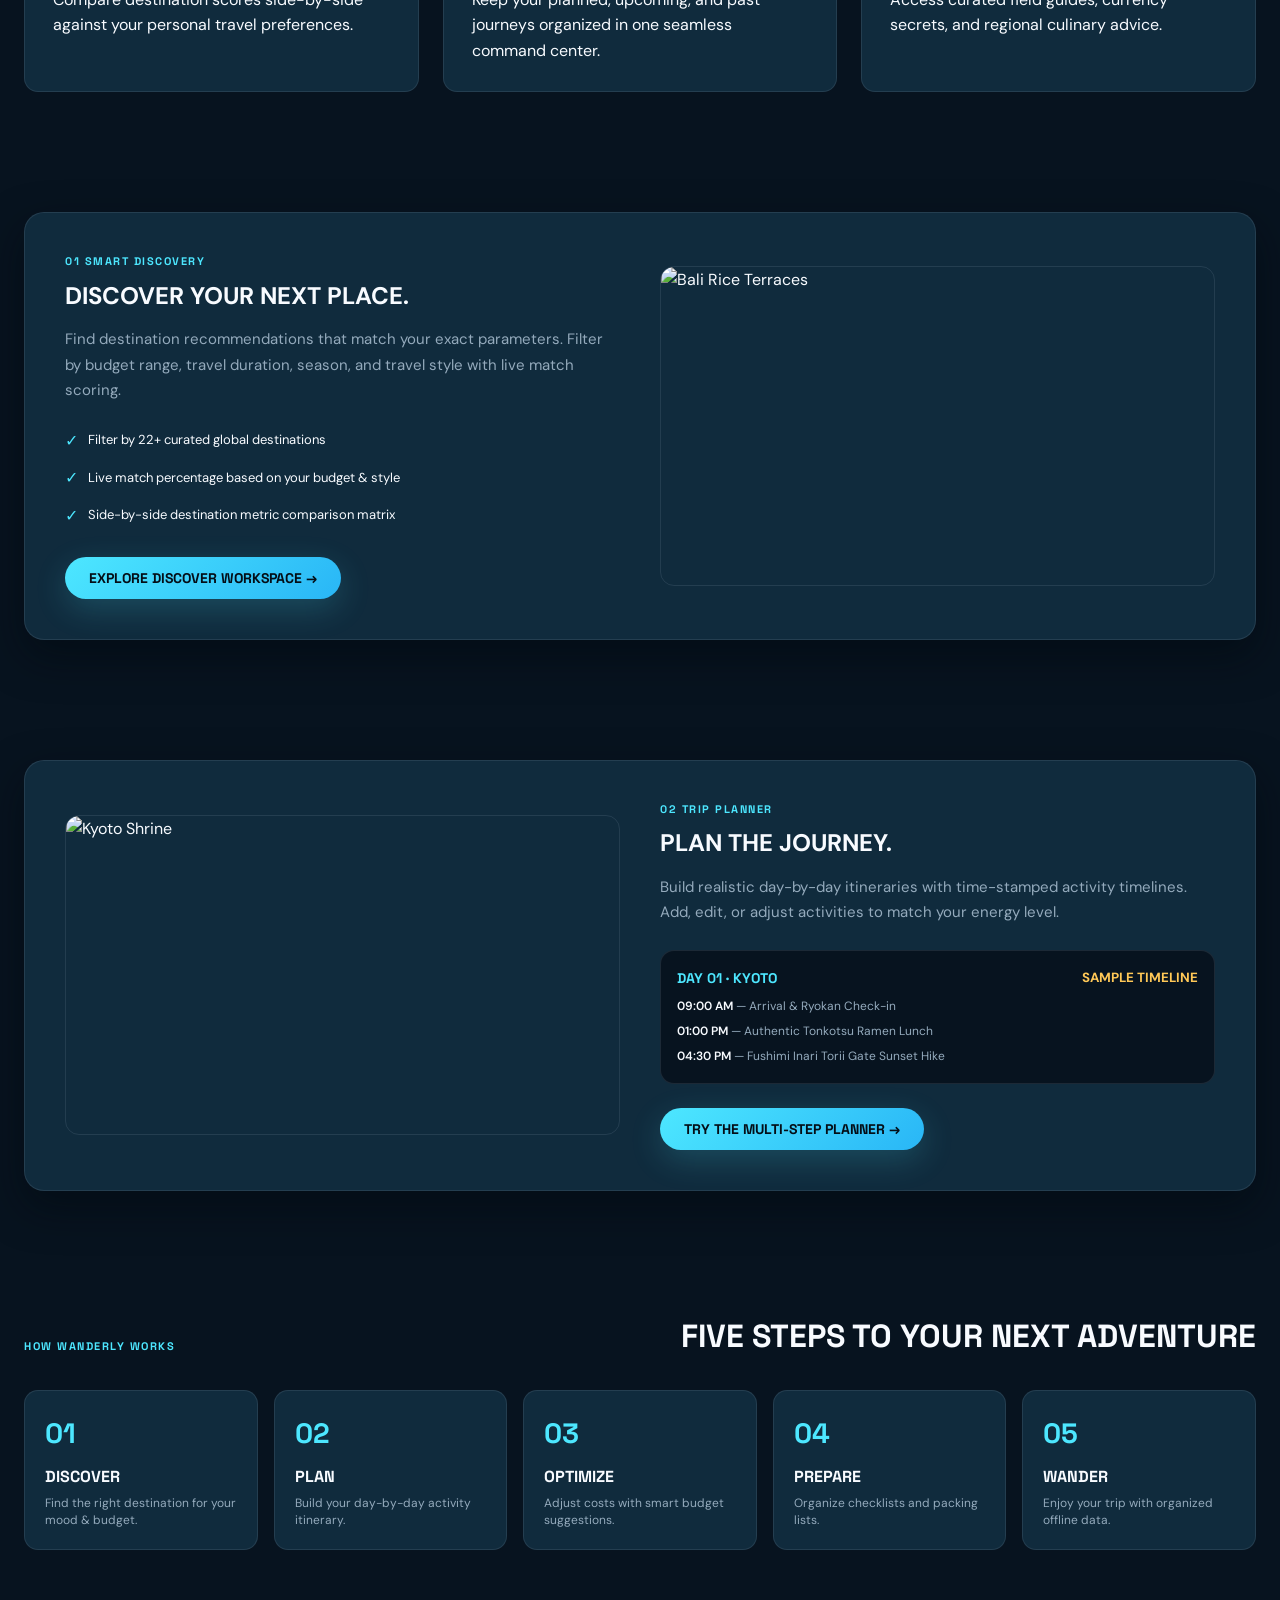
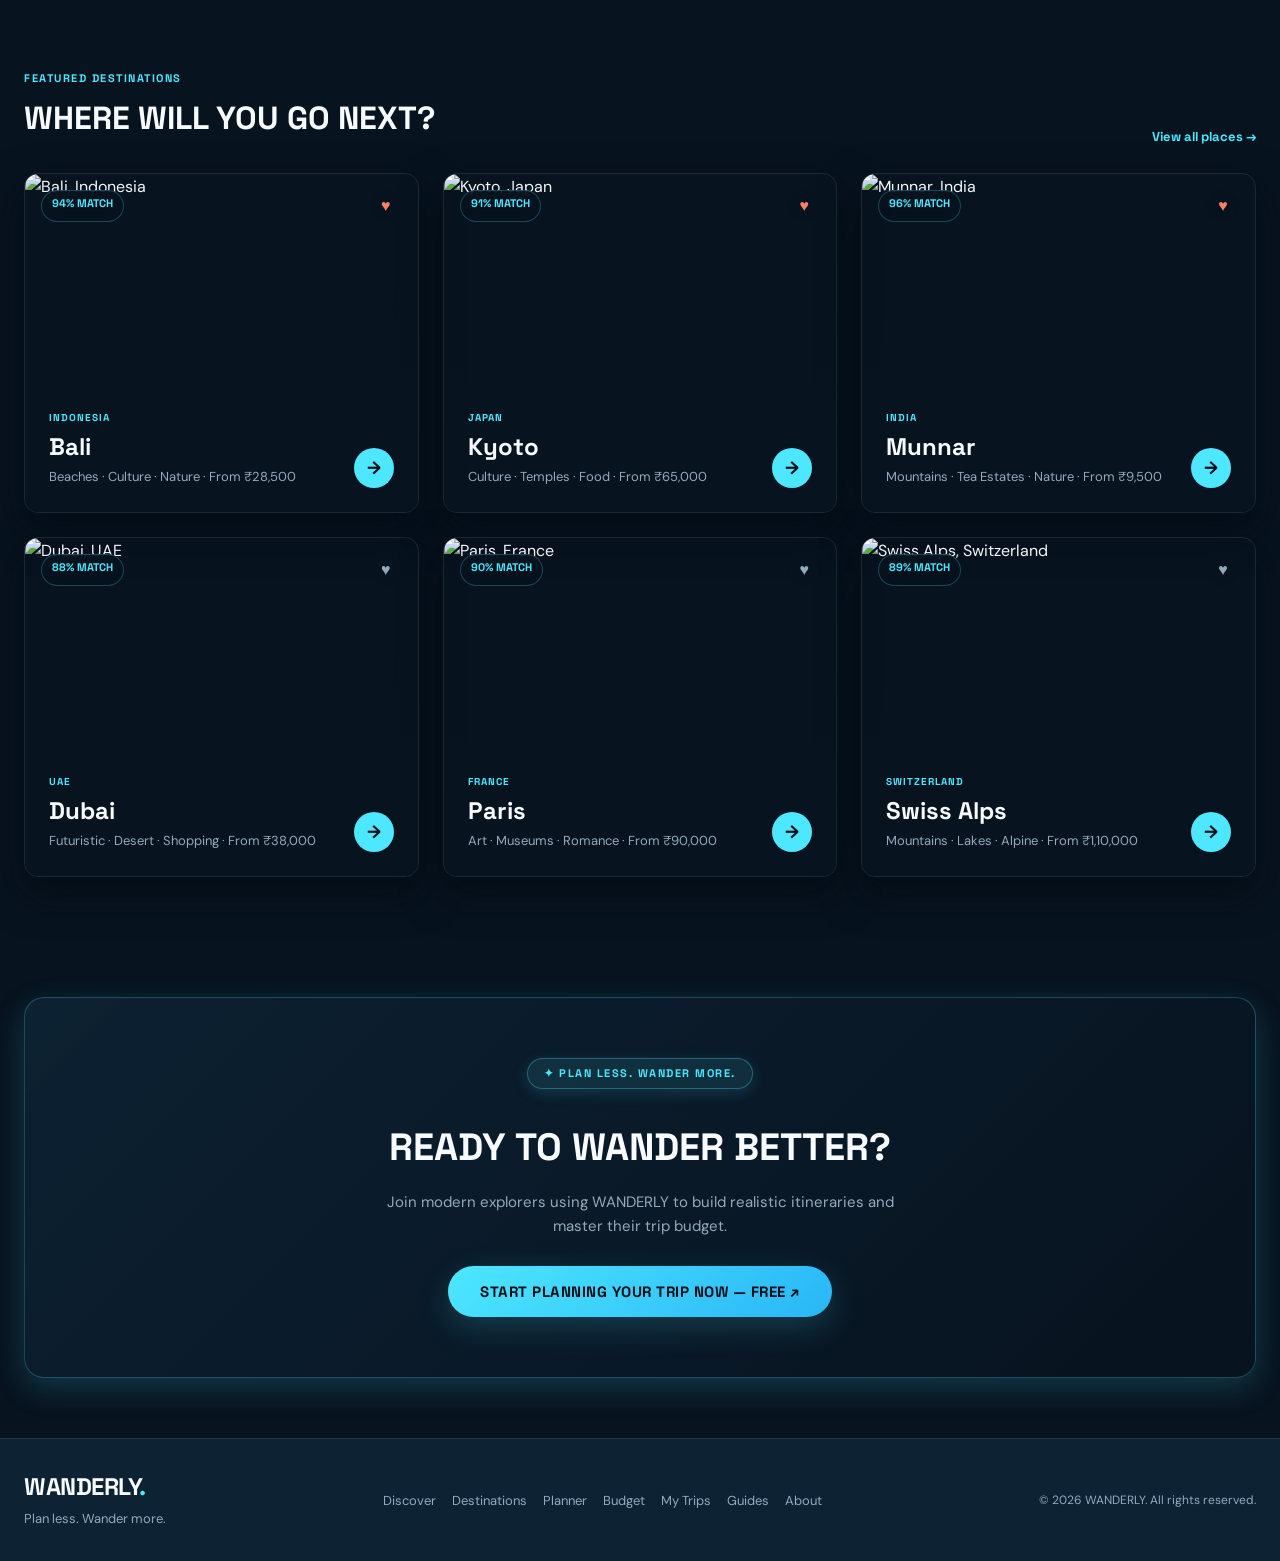
==== commit 22966621: "feat: complete landing page UI/UX upgrade with cinematic hero, search strip, trending tags, showcase" ====
--- a/index.html
+++ b/index.html
@@ -89,11 +89,11 @@
              1. PUBLIC LANDING PAGE (#page-landing)
         ========================================================= -->
         <section id="page-landing" class="page active">
-            <!-- LANDING HERO -->
+            <!-- CINEMATIC LANDING HERO -->
             <div class="hero">
                 <div class="container hero-container">
                     <div class="hero-content">
-                        <span class="hero-eyebrow">✦ SMART TRAVEL PLANNING</span>
+                        <span class="hero-eyebrow-pill">✦ NEXT-GEN TRAVEL OPERATING SYSTEM</span>
 
                         <h1>
                             GO SOMEWHERE<br>
@@ -101,28 +101,68 @@
                         </h1>
 
                         <p>
-                            Discover destinations, build personalized itineraries and understand your trip budget — all in one place.
+                            Discover curated destinations, build realistic day-by-day itineraries, and master your trip finances before you leave.
                         </p>
 
                         <div class="hero-actions">
                             <button type="button" class="primary-btn lg" onclick="requireAuthNav('planner')">
-                                START PLANNING →
+                                START PLANNING NOW ↗
                             </button>
 
                             <button type="button" class="secondary-btn" onclick="navigateTo('destinations')">
                                 EXPLORE DESTINATIONS
                             </button>
                         </div>
-                    </div>
-
-                    <!-- FLOATING PRODUCT UI -->
+
+                        <!-- HERO SEARCH BAR -->
+                        <div class="hero-search-strip margin-top-md">
+                            <div class="hero-search-inner">
+                                <div class="search-field">
+                                    <span class="field-icon">⌖</span>
+                                    <div>
+                                        <label for="landingQuickDest">Where to?</label>
+                                        <input type="text" id="landingQuickDest" placeholder="e.g. Kyoto, Bali, Swiss Alps..." autocomplete="off">
+                                    </div>
+                                </div>
+                                <div class="search-field">
+                                    <span class="field-icon">◷</span>
+                                    <div>
+                                        <label for="landingQuickDays">Days</label>
+                                        <input type="number" id="landingQuickDays" value="5">
+                                    </div>
+                                </div>
+                                <div class="search-field">
+                                    <span class="field-icon">₹</span>
+                                    <div>
+                                        <label for="landingQuickBudget">Budget</label>
+                                        <input type="number" id="landingQuickBudget" value="50000">
+                                    </div>
+                                </div>
+                                <button type="button" class="primary-btn" onclick="executeQuickPlan()">
+                                    Build Trip →
+                                </button>
+                            </div>
+
+                            <div class="hero-trending-tags">
+                                <span>TRENDING:</span>
+                                <button type="button" class="tag-pill" onclick="planDestination('kyoto')">⛩ Kyoto</button>
+                                <button type="button" class="tag-pill" onclick="planDestination('bali')">🏖 Bali</button>
+                                <button type="button" class="tag-pill" onclick="planDestination('munnar')">🌿 Munnar</button>
+                                <button type="button" class="tag-pill" onclick="planDestination('dubai')">🏙 Dubai</button>
+                                <button type="button" class="tag-pill" onclick="planDestination('switzerland')">⛷ Swiss Alps</button>
+                            </div>
+                        </div>
+                    </div>
+
+                    <!-- FLOATING LAYERED VISUAL DECK -->
                     <div class="hero-visual-wrapper">
                         <div class="hero-main-card">
-                            <img src="https://images.unsplash.com/photo-1500534623283-312aade485b7?auto=format&fit=crop&w=1200&q=85" alt="Alpine Vista">
-                        </div>
-
+                            <img src="https://images.unsplash.com/photo-1500534623283-312aade485b7?auto=format&fit=crop&w=1200&q=85" alt="Alpine Mountain Panorama">
+                        </div>
+
+                        <!-- FLOATING CARD 1: KYOTO -->
                         <div class="floating-card card-1" onclick="openDestModal('kyoto')">
-                            <div class="icon-badge">✦</div>
+                            <div class="icon-badge"><span class="ping-dot"></span>✦</div>
                             <div>
                                 <small>DESTINATION MATCH</small>
                                 <strong>KYOTO, Japan</strong>
@@ -130,14 +170,25 @@
                             </div>
                         </div>
 
+                        <!-- FLOATING CARD 2: READINESS -->
                         <div class="floating-card card-2">
-                            <div class="icon-badge orange">82%</div>
+                            <div class="icon-badge orange">85%</div>
                             <div>
                                 <small style="color:var(--accent-orange)">TRIP READINESS</small>
                                 <strong>Optimal Preparation</strong>
                                 <span>✓ Stay ✓ Budget ○ Packing</span>
                             </div>
                         </div>
+
+                        <!-- FLOATING CARD 3: LIVE BUDGET -->
+                        <div class="floating-card card-3">
+                            <div class="icon-badge gold">₹</div>
+                            <div>
+                                <small style="color:var(--accent-gold)">BUDGET HEALTH</small>
+                                <strong>✓ Healthy Margin</strong>
+                                <span>+₹7,200 remaining safety</span>
+                            </div>
+                        </div>
                     </div>
                 </div>
             </div>
@@ -145,19 +196,40 @@
             <!-- TRUST STRIP -->
             <div class="container margin-top-md">
                 <div class="trust-strip">
-                    <div class="trust-item"><span>⌖ DISCOVER</span><small>Find destinations</small></div>
-                    <div class="trust-item"><span>📅 PLAN</span><small>Build itineraries</small></div>
-                    <div class="trust-item"><span>₹ BUDGET</span><small>Understand costs</small></div>
-                    <div class="trust-item"><span>✓ PREPARE</span><small>Get travel-ready</small></div>
-                </div>
-            </div>
-
-            <!-- FEATURES SECTION -->
-            <div class="quick-section" id="landing-features">
+                    <div class="trust-item"><span>⌖ DISCOVER</span><small>Find curated places</small></div>
+                    <div class="trust-item"><span>📅 PLAN</span><small>Day-by-day itineraries</small></div>
+                    <div class="trust-item"><span>₹ BUDGET</span><small>Real spending estimates</small></div>
+                    <div class="trust-item"><span>✓ PREPARE</span><small>Checklist & readiness</small></div>
+                </div>
+            </div>
+
+            <!-- INTERACTIVE MOOD STRIP SECTION -->
+            <div class="quick-section">
+                <div class="container">
+                    <div class="section-heading text-center">
+                        <span class="section-label">INTERACTIVE MOOD DISCOVERY</span>
+                        <h2>WHAT'S YOUR TRAVEL MOOD TODAY?</h2>
+                        <p style="color:var(--text-muted); font-size:14px; max-width:560px; margin:6px auto 0;">Select your vibe and let WANDERLY recommend destinations that match your energy.</p>
+                    </div>
+
+                    <div class="mood-chips-row" style="justify-content:center; margin-top:24px;">
+                        <button type="button" class="mood-pill active" onclick="selectTravelMood('beach', this)">🏖 Beach Escape</button>
+                        <button type="button" class="mood-pill" onclick="selectTravelMood('mountain', this)">🏔 Mountain Reset</button>
+                        <button type="button" class="mood-pill" onclick="selectTravelMood('city', this)">🏙 City Pulse</button>
+                        <button type="button" class="mood-pill" onclick="selectTravelMood('food', this)">🍜 Culinary Trail</button>
+                        <button type="button" class="mood-pill" onclick="selectTravelMood('nature', this)">🌿 Eco Nature</button>
+                    </div>
+
+                    <div id="moodRecommendations"></div>
+                </div>
+            </div>
+
+            <!-- HIGH-IMPACT FEATURES GRID -->
+            <div class="quick-section bg-card-section" id="landing-features">
                 <div class="container">
                     <div class="section-heading text-center">
                         <span class="section-label">EVERYTHING YOU NEED FOR THE JOURNEY</span>
-                        <h2>BUILT FOR MODERN TRAVELERS</h2>
+                        <h2>BUILT FOR MODERN EXPLORERS</h2>
                     </div>
 
                     <div class="features-grid">
@@ -165,44 +237,113 @@
                             <span class="feat-icon">⌖</span>
                             <small class="country-tag">01 DISCOVERY</small>
                             <h3>SMART DISCOVERY</h3>
-                            <p>Find places that fit your budget, duration, interests, and travel style.</p>
+                            <p>Find places that actually fit your budget, duration, interests, and preferred travel style.</p>
                         </div>
                         <div class="feature-card">
                             <span class="feat-icon">📅</span>
                             <small class="country-tag">02 PLANNER</small>
                             <h3>TRIP PLANNER</h3>
-                            <p>Build personalized day-by-day activity timelines with realistic pacing.</p>
+                            <p>Build personalized day-by-day activity timelines complete with realistic daily pacing.</p>
                         </div>
                         <div class="feature-card">
                             <span class="feat-icon">₹</span>
                             <small class="country-tag">03 BUDGET</small>
                             <h3>SMART BUDGET</h3>
-                            <p>Calculate realistic accommodation, transport, food, and activity costs.</p>
+                            <p>Estimate accommodation, transport, food, and activity costs before you spend a dime.</p>
                         </div>
                         <div class="feature-card">
                             <span class="feat-icon">✦</span>
                             <small class="country-tag">04 MATCHING</small>
                             <h3>DESTINATION MATCH</h3>
-                            <p>Compare destination scores side-by-side against your preferences.</p>
+                            <p>Compare destination scores side-by-side against your personal travel preferences.</p>
                         </div>
                         <div class="feature-card">
                             <span class="feat-icon">✈</span>
                             <small class="country-tag">05 DASHBOARD</small>
                             <h3>MY TRIPS</h3>
-                            <p>Keep your planned, upcoming, and past journeys organized in one command center.</p>
+                            <p>Keep your planned, upcoming, and past journeys organized in one seamless command center.</p>
                         </div>
                         <div class="feature-card">
                             <span class="feat-icon">📖</span>
                             <small class="country-tag">06 KNOWLEDGE</small>
                             <h3>TRAVEL GUIDES</h3>
-                            <p>Access field guides, currency secrets, and culinary travel advice.</p>
+                            <p>Access curated field guides, currency secrets, and regional culinary advice.</p>
+                        </div>
+                    </div>
+                </div>
+            </div>
+
+            <!-- SHOWCASE SECTION 1: DISCOVER YOUR NEXT PLACE -->
+            <div class="quick-section">
+                <div class="container">
+                    <div class="showcase-card">
+                        <div class="showcase-content">
+                            <span class="section-label">01 SMART DISCOVERY</span>
+                            <h2>DISCOVER YOUR NEXT PLACE.</h2>
+                            <p style="color:var(--text-muted); font-size:15px; margin:12px 0 24px; line-height:1.7;">
+                                Find destination recommendations that match your exact parameters. Filter by budget range, travel duration, season, and travel style with live match scoring.
+                            </p>
+
+                            <div style="display:flex; flex-direction:column; gap:12px; margin-bottom:28px;">
+                                <div style="display:flex; gap:10px; align-items:center;">
+                                    <span style="color:var(--accent-cyan);">✓</span>
+                                    <span style="font-size:13px; color:var(--text-white);">Filter by 22+ curated global destinations</span>
+                                </div>
+                                <div style="display:flex; gap:10px; align-items:center;">
+                                    <span style="color:var(--accent-cyan);">✓</span>
+                                    <span style="font-size:13px; color:var(--text-white);">Live match percentage based on your budget & style</span>
+                                </div>
+                                <div style="display:flex; gap:10px; align-items:center;">
+                                    <span style="color:var(--accent-cyan);">✓</span>
+                                    <span style="font-size:13px; color:var(--text-white);">Side-by-side destination metric comparison matrix</span>
+                                </div>
+                            </div>
+
+                            <button type="button" class="primary-btn" onclick="navigateTo('discover')">EXPLORE DISCOVER WORKSPACE →</button>
+                        </div>
+
+                        <div class="showcase-visual">
+                            <img src="https://images.unsplash.com/photo-1528181304800-259b08848526?auto=format&fit=crop&w=800&q=80" alt="Bali Rice Terraces">
+                        </div>
+                    </div>
+                </div>
+            </div>
+
+            <!-- SHOWCASE SECTION 2: PLAN THE JOURNEY -->
+            <div class="quick-section bg-card-section">
+                <div class="container">
+                    <div class="showcase-card reverse">
+                        <div class="showcase-visual">
+                            <img src="https://images.unsplash.com/photo-1537996194471-e657df975ab4?auto=format&fit=crop&w=800&q=80" alt="Kyoto Shrine">
+                        </div>
+
+                        <div class="showcase-content">
+                            <span class="section-label">02 TRIP PLANNER</span>
+                            <h2>PLAN THE JOURNEY.</h2>
+                            <p style="color:var(--text-muted); font-size:15px; margin:12px 0 24px; line-height:1.7;">
+                                Build realistic day-by-day itineraries with time-stamped activity timelines. Add, edit, or adjust activities to match your energy level.
+                            </p>
+
+                            <div style="background:var(--bg-midnight); padding:16px; border-radius:var(--radius-md); border:1px solid var(--border-subtle); margin-bottom:24px;">
+                                <div style="display:flex; justify-content:space-between; align-items:center; margin-bottom:8px;">
+                                    <strong style="font-family:var(--font-heading); color:var(--accent-cyan); font-size:14px;">DAY 01 · KYOTO</strong>
+                                    <small style="color:var(--accent-gold); font-weight:700;">SAMPLE TIMELINE</small>
+                                </div>
+                                <div style="font-size:12px; color:var(--text-muted); display:flex; flex-direction:column; gap:6px;">
+                                    <div><span style="color:var(--text-white); font-weight:600;">09:00 AM</span> — Arrival & Ryokan Check-in</div>
+                                    <div><span style="color:var(--text-white); font-weight:600;">01:00 PM</span> — Authentic Tonkotsu Ramen Lunch</div>
+                                    <div><span style="color:var(--text-white); font-weight:600;">04:30 PM</span> — Fushimi Inari Torii Gate Sunset Hike</div>
+                                </div>
+                            </div>
+
+                            <button type="button" class="primary-btn" onclick="requireAuthNav('planner')">TRY THE MULTI-STEP PLANNER →</button>
                         </div>
                     </div>
                 </div>
             </div>
 
             <!-- HOW IT WORKS TIMELINE -->
-            <div class="quick-section bg-card-section">
+            <div class="quick-section">
                 <div class="container">
                     <div class="section-heading text-center">
                         <span class="section-label">HOW WANDERLY WORKS</span>
@@ -218,7 +359,7 @@
                         <div class="process-card">
                             <span class="process-num">02</span>
                             <h3>PLAN</h3>
-                            <p>Build your day-by-day itinerary.</p>
+                            <p>Build your day-by-day activity itinerary.</p>
                         </div>
                         <div class="process-card">
                             <span class="process-num">03</span>
@@ -239,8 +380,8 @@
                 </div>
             </div>
 
-            <!-- DESTINATION PREVIEW -->
-            <div class="quick-section">
+            <!-- DESTINATION PREVIEW GRID -->
+            <div class="quick-section bg-card-section">
                 <div class="container">
                     <div class="section-heading">
                         <div>
@@ -252,6 +393,18 @@
 
                     <div class="featured-grid" id="landingPreviewGrid">
                         <!-- JS populated preview cards -->
+                    </div>
+                </div>
+            </div>
+
+            <!-- BOTTOM HIGH-CONVERTING CTA BANNER -->
+            <div class="quick-section">
+                <div class="container">
+                    <div class="cta-banner-card text-center">
+                        <span class="hero-eyebrow-pill">✦ PLAN LESS. WANDER MORE.</span>
+                        <h2 style="font-family:var(--font-heading); font-size:38px; color:var(--text-white); margin:12px 0;">READY TO WANDER BETTER?</h2>
+                        <p style="color:var(--text-muted); max-width:520px; margin:0 auto 28px; font-size:15px;">Join modern explorers using WANDERLY to build realistic itineraries and master their trip budget.</p>
+                        <button type="button" class="primary-btn lg" onclick="requireAuthNav('planner')">START PLANNING YOUR TRIP NOW — FREE ↗</button>
                     </div>
                 </div>
             </div>
@@ -378,7 +531,6 @@
                     <button type="button" class="primary-btn" onclick="navigateTo('planner')">Build New Trip ↗</button>
                 </div>
 
-                <!-- UPCOMING TRIP & READINESS PREVIEW -->
                 <div style="display:grid; grid-template-columns:2fr 1fr; gap:24px; margin-bottom:36px;" class="checklist-responsive-grid">
                     <div class="planner-workspace-card" id="appUpcomingTripCard">
                         <!-- JS populated upcoming trip preview -->
@@ -392,7 +544,6 @@
                     </div>
                 </div>
 
-                <!-- QUICK PLANNER STRIP -->
                 <div class="quick-planner-strip" style="margin-bottom:40px;">
                     <div style="font-family:var(--font-heading); font-size:13px; color:var(--accent-cyan); font-weight:700; margin-bottom:12px; letter-spacing:1px;">
                         WHERE ARE YOU THINKING OF GOING?
@@ -435,7 +586,6 @@
                     <div id="moodRecommendations"></div>
                 </div>
 
-                <!-- RECOMMENDED DESTINATIONS -->
                 <div class="section-heading">
                     <h2>RECOMMENDED FOR YOU</h2>
                     <button type="button" class="text-btn" onclick="navigateTo('discover')">View all →</button>
--- a/style.css
+++ b/style.css
@@ -126,7 +126,7 @@
 .hidden { display: none !important; }
 
 .highlight-gradient {
-    background: linear-gradient(135deg, var(--accent-cyan), var(--accent-orange));
+    background: linear-gradient(135deg, #F8FBFF 0%, var(--accent-cyan) 60%, var(--accent-orange) 100%);
     -webkit-background-clip: text;
     -webkit-text-fill-color: transparent;
 }
@@ -370,26 +370,30 @@
 
 .hero-container {
     display: grid;
-    grid-template-columns: 1fr 1fr;
+    grid-template-columns: 1.1fr 0.9fr;
     gap: 40px;
     align-items: center;
 }
 
-.hero-eyebrow {
-    font-family: var(--font-heading);
-    font-size: 12px;
-    font-weight: 700;
+.hero-eyebrow-pill {
+    display: inline-block;
+    background: rgba(77, 231, 255, 0.1);
     color: var(--accent-cyan);
-    letter-spacing: 2px;
-    text-transform: uppercase;
-    display: block;
-    margin-bottom: 12px;
+    border: 1px solid rgba(77, 231, 255, 0.3);
+    padding: 6px 16px;
+    border-radius: var(--radius-full);
+    font-size: 11px;
+    font-weight: 700;
+    letter-spacing: 1.5px;
+    font-family: var(--font-heading);
+    margin-bottom: 16px;
+    box-shadow: 0 4px 16px rgba(77, 231, 255, 0.15);
 }
 
 .hero-content h1 {
     font-family: var(--font-heading);
-    font-size: 52px;
-    line-height: 1.1;
+    font-size: 54px;
+    line-height: 1.08;
     font-weight: 700;
     margin-bottom: 20px;
 }
@@ -397,7 +401,7 @@
 .hero-content p {
     font-size: 17px;
     color: var(--text-muted);
-    max-width: 480px;
+    max-width: 520px;
     margin-bottom: 32px;
 }
 
@@ -405,6 +409,50 @@
     display: flex;
     gap: 16px;
     align-items: center;
+}
+
+.hero-search-strip {
+    background: rgba(16, 43, 61, 0.85);
+    backdrop-filter: blur(16px);
+    border: 1px solid var(--border-glow);
+    border-radius: var(--radius-lg);
+    padding: 18px;
+    box-shadow: var(--shadow-card);
+}
+
+.hero-search-inner {
+    display: grid;
+    grid-template-columns: 2fr 1fr 1fr 1.3fr;
+    gap: 12px;
+    align-items: center;
+}
+
+.hero-trending-tags {
+    display: flex;
+    align-items: center;
+    gap: 8px;
+    margin-top: 14px;
+
+    span {
+        font-size: 11px;
+        color: var(--text-muted);
+        font-weight: 700;
+        font-family: var(--font-heading);
+    }
+}
+
+.tag-pill {
+    background: var(--bg-input);
+    border: 1px solid var(--border-subtle);
+    color: var(--text-white);
+    padding: 4px 12px;
+    border-radius: var(--radius-full);
+    font-size: 12px;
+
+    &:hover {
+        border-color: var(--accent-cyan);
+        color: var(--accent-cyan);
+    }
 }
 
 .hero-visual-wrapper {
@@ -414,7 +462,7 @@
 .hero-main-card {
     border-radius: var(--radius-lg);
     overflow: hidden;
-    height: 380px;
+    height: 420px;
     box-shadow: var(--shadow-card);
     border: 1px solid var(--border-subtle);
 
@@ -427,8 +475,8 @@
 
 .floating-card {
     position: absolute;
-    background: rgba(13, 34, 51, 0.92);
-    backdrop-filter: blur(12px);
+    background: rgba(13, 34, 51, 0.94);
+    backdrop-filter: blur(16px);
     border: 1px solid var(--border-glow);
     padding: 14px 18px;
     border-radius: var(--radius-md);
@@ -465,14 +513,18 @@
     }
 }
 
-.floating-card.card-1 {
-    top: -20px;
-    left: -20px;
-}
-
-.floating-card.card-2 {
-    bottom: 30px;
-    left: -30px;
+.floating-card.card-1 { top: -20px; left: -20px; }
+.floating-card.card-2 { bottom: 60px; left: -30px; }
+.floating-card.card-3 { bottom: -20px; right: 20px; }
+
+.ping-dot {
+    display: inline-block;
+    width: 6px;
+    height: 6px;
+    border-radius: 50%;
+    background: var(--accent-cyan);
+    margin-right: 6px;
+    box-shadow: 0 0 8px var(--accent-cyan);
 }
 
 .icon-badge {
@@ -486,11 +538,9 @@
     justify-content: center;
     font-weight: 700;
     font-size: 14px;
-}
-
-.icon-badge.orange {
-    background: rgba(255, 128, 102, 0.2);
-    color: var(--accent-orange);
+
+    &.orange { background: rgba(255, 128, 102, 0.2); color: var(--accent-orange); }
+    &.gold { background: rgba(255, 200, 87, 0.2); color: var(--accent-gold); }
 }
 
 /* TRUST STRIP */
@@ -547,9 +597,45 @@
     margin-bottom: 12px;
 }
 
-/* =========================================================
-   AUTH PAGES (#page-login, #page-register)
-========================================================= */
+/* PRODUCT SHOWCASE CARDS */
+.showcase-card {
+    background: var(--bg-surface);
+    border: 1px solid var(--border-subtle);
+    border-radius: var(--radius-lg);
+    padding: 40px;
+    display: grid;
+    grid-template-columns: 1fr 1fr;
+    gap: 40px;
+    align-items: center;
+    box-shadow: var(--shadow-card);
+}
+
+.showcase-card.reverse {
+    grid-template-columns: 1fr 1fr;
+}
+
+.showcase-visual {
+    border-radius: var(--radius-md);
+    overflow: hidden;
+    height: 320px;
+    border: 1px solid var(--border-subtle);
+
+    img {
+        width: 100%;
+        height: 100%;
+        object-fit: cover;
+    }
+}
+
+.cta-banner-card {
+    background: linear-gradient(135deg, rgba(13, 34, 51, 0.95), rgba(7, 19, 31, 0.98));
+    border: 1px solid var(--border-glow);
+    border-radius: var(--radius-lg);
+    padding: 60px 32px;
+    box-shadow: var(--shadow-glow);
+}
+
+/* AUTH PAGES */
 .auth-card {
     background: var(--bg-surface);
     border: 1px solid var(--border-subtle);
@@ -586,9 +672,7 @@
     padding: 40px;
 }
 
-/* =========================================================
-   QUICK PLANNER & DISCOVER
-========================================================= */
+/* QUICK PLANNER & DISCOVER */
 .quick-planner-strip {
     background: var(--bg-surface);
     border: 1px solid var(--border-subtle);
@@ -659,7 +743,6 @@
     }
 }
 
-/* SECTION HEADINGS & FEATURED GRIDS */
 .quick-section {
     padding: 60px 0;
 }
@@ -800,7 +883,6 @@
     font-size: 18px;
 }
 
-/* DISCOVER FILTERS */
 .discover-controls {
     background: var(--bg-surface);
     padding: 20px;
@@ -846,7 +928,6 @@
     }
 }
 
-/* DESTINATIONS DIRECTORY & COMPARISON */
 .filter-pills-wrap {
     display: flex;
     flex-wrap: wrap;
@@ -1165,7 +1246,6 @@
     }
 }
 
-/* BUDGET DASHBOARD & EXPENSES */
 .budget-dashboard-card {
     background: var(--bg-surface);
     border: 1px solid var(--border-subtle);
@@ -1204,7 +1284,6 @@
     margin-bottom: 10px;
 }
 
-/* MY TRIPS */
 .saved-trips-grid {
     display: grid;
     grid-template-columns: repeat(2, 1fr);
@@ -1270,7 +1349,6 @@
     border: 1px dashed var(--border-subtle);
 }
 
-/* GUIDES */
 .guides-grid {
     display: grid;
     grid-template-columns: repeat(3, 1fr);
@@ -1332,7 +1410,6 @@
     }
 }
 
-/* ABOUT PAGE & PROCESS */
 .about-hero-card {
     background: var(--bg-surface);
     border: 1px solid var(--border-subtle);
@@ -1374,7 +1451,6 @@
     }
 }
 
-/* MODALS & TOAST */
 .modal-backdrop {
     display: none;
     position: fixed;
@@ -1530,9 +1606,10 @@
 /* RESPONSIVE BREAKPOINTS */
 @media (max-width: 1024px) {
     .hero-container { grid-template-columns: 1fr; }
+    .hero-search-inner { grid-template-columns: 1fr 1fr; }
     .hero-visual-wrapper { margin-top: 20px; }
     .trust-strip { grid-template-columns: repeat(2, 1fr); }
-    .features-grid, .featured-grid, .directory-grid, .guides-grid { grid-template-columns: repeat(2, 1fr); }
+    .features-grid, .featured-grid, .directory-grid, .guides-grid, .showcase-card { grid-template-columns: 1fr; }
     .auth-card { grid-template-columns: 1fr; }
     .auth-img-side { height: 200px; }
     .planner-form-grid { grid-template-columns: repeat(2, 1fr); }
@@ -1544,6 +1621,7 @@
     .desktop-nav { display: none; }
     .mobile-menu-btn { display: block; }
     .hero-content h1 { font-size: 36px; }
+    .hero-search-inner { grid-template-columns: 1fr; }
     .features-grid, .featured-grid, .directory-grid, .guides-grid, .saved-trips-grid { grid-template-columns: 1fr; }
     .trust-strip { grid-template-columns: 1fr; }
     .planner-form-grid, .add-expense-card { grid-template-columns: 1fr; }
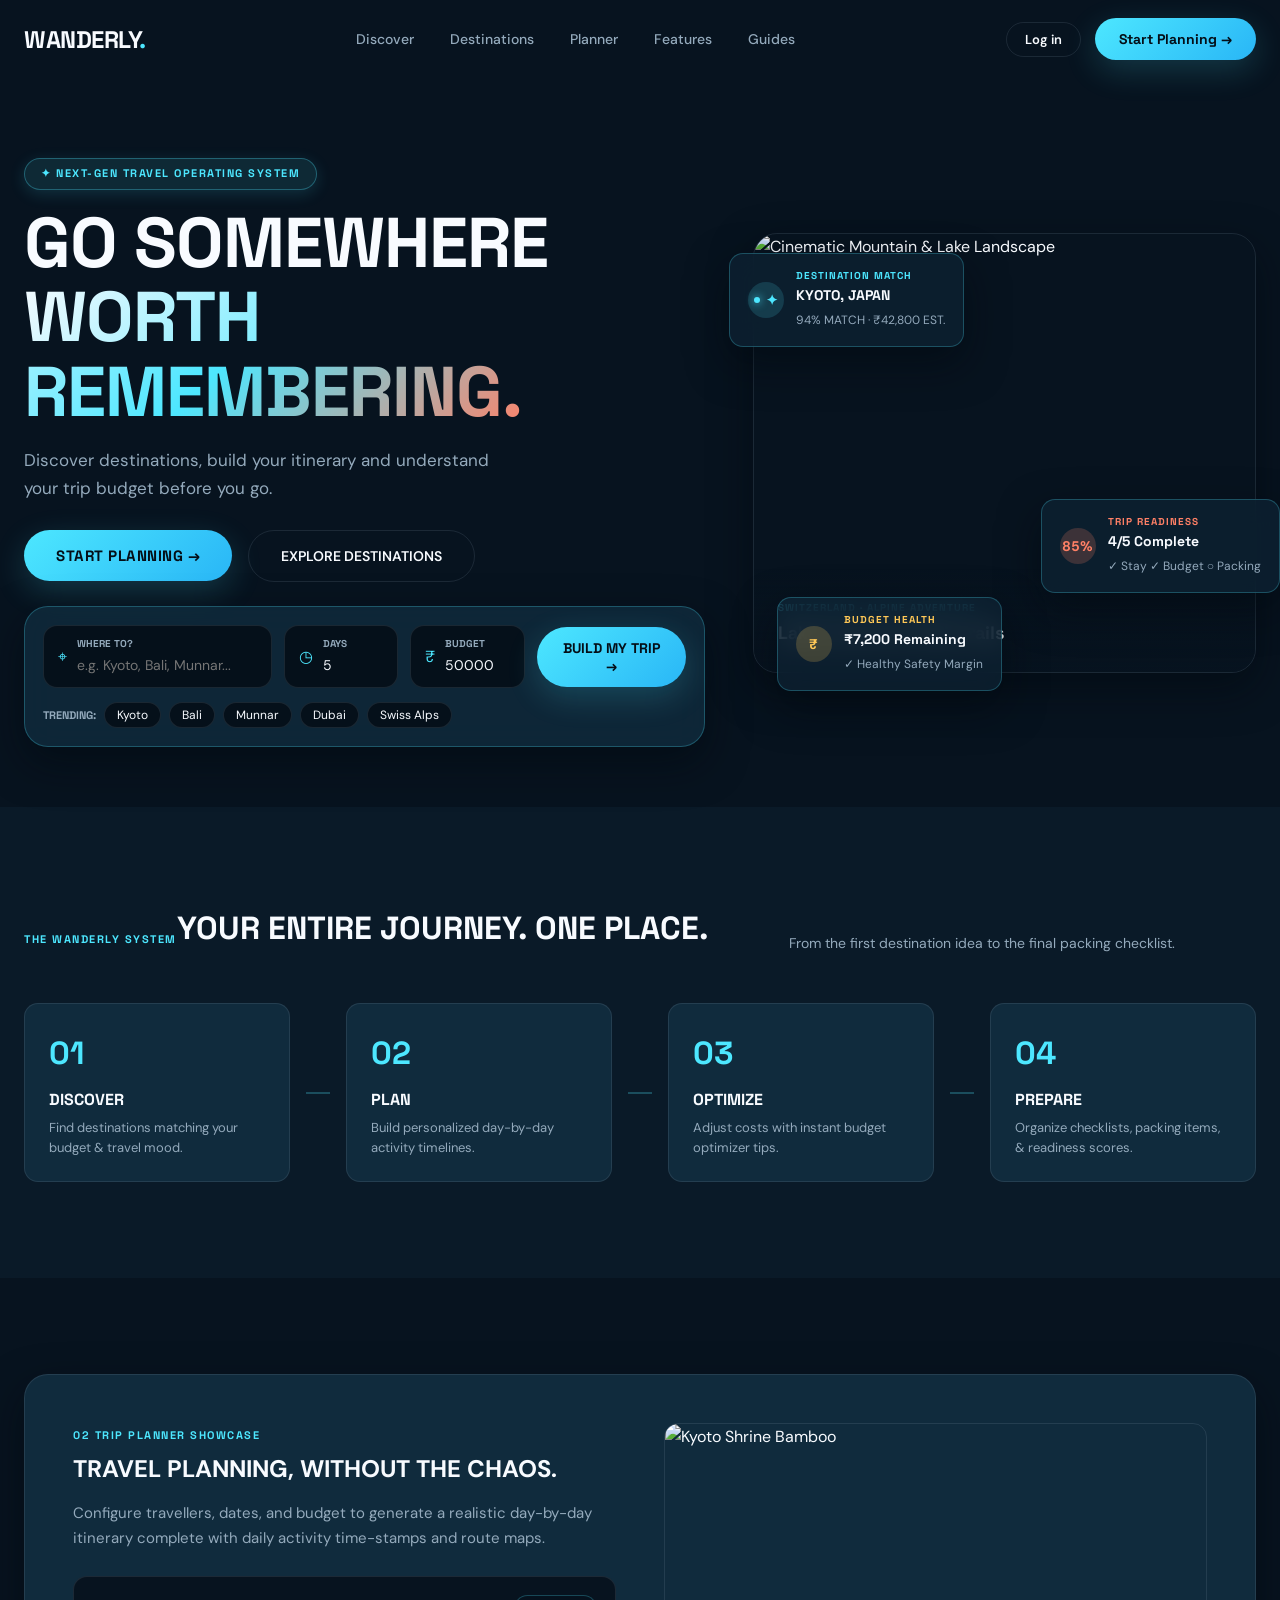
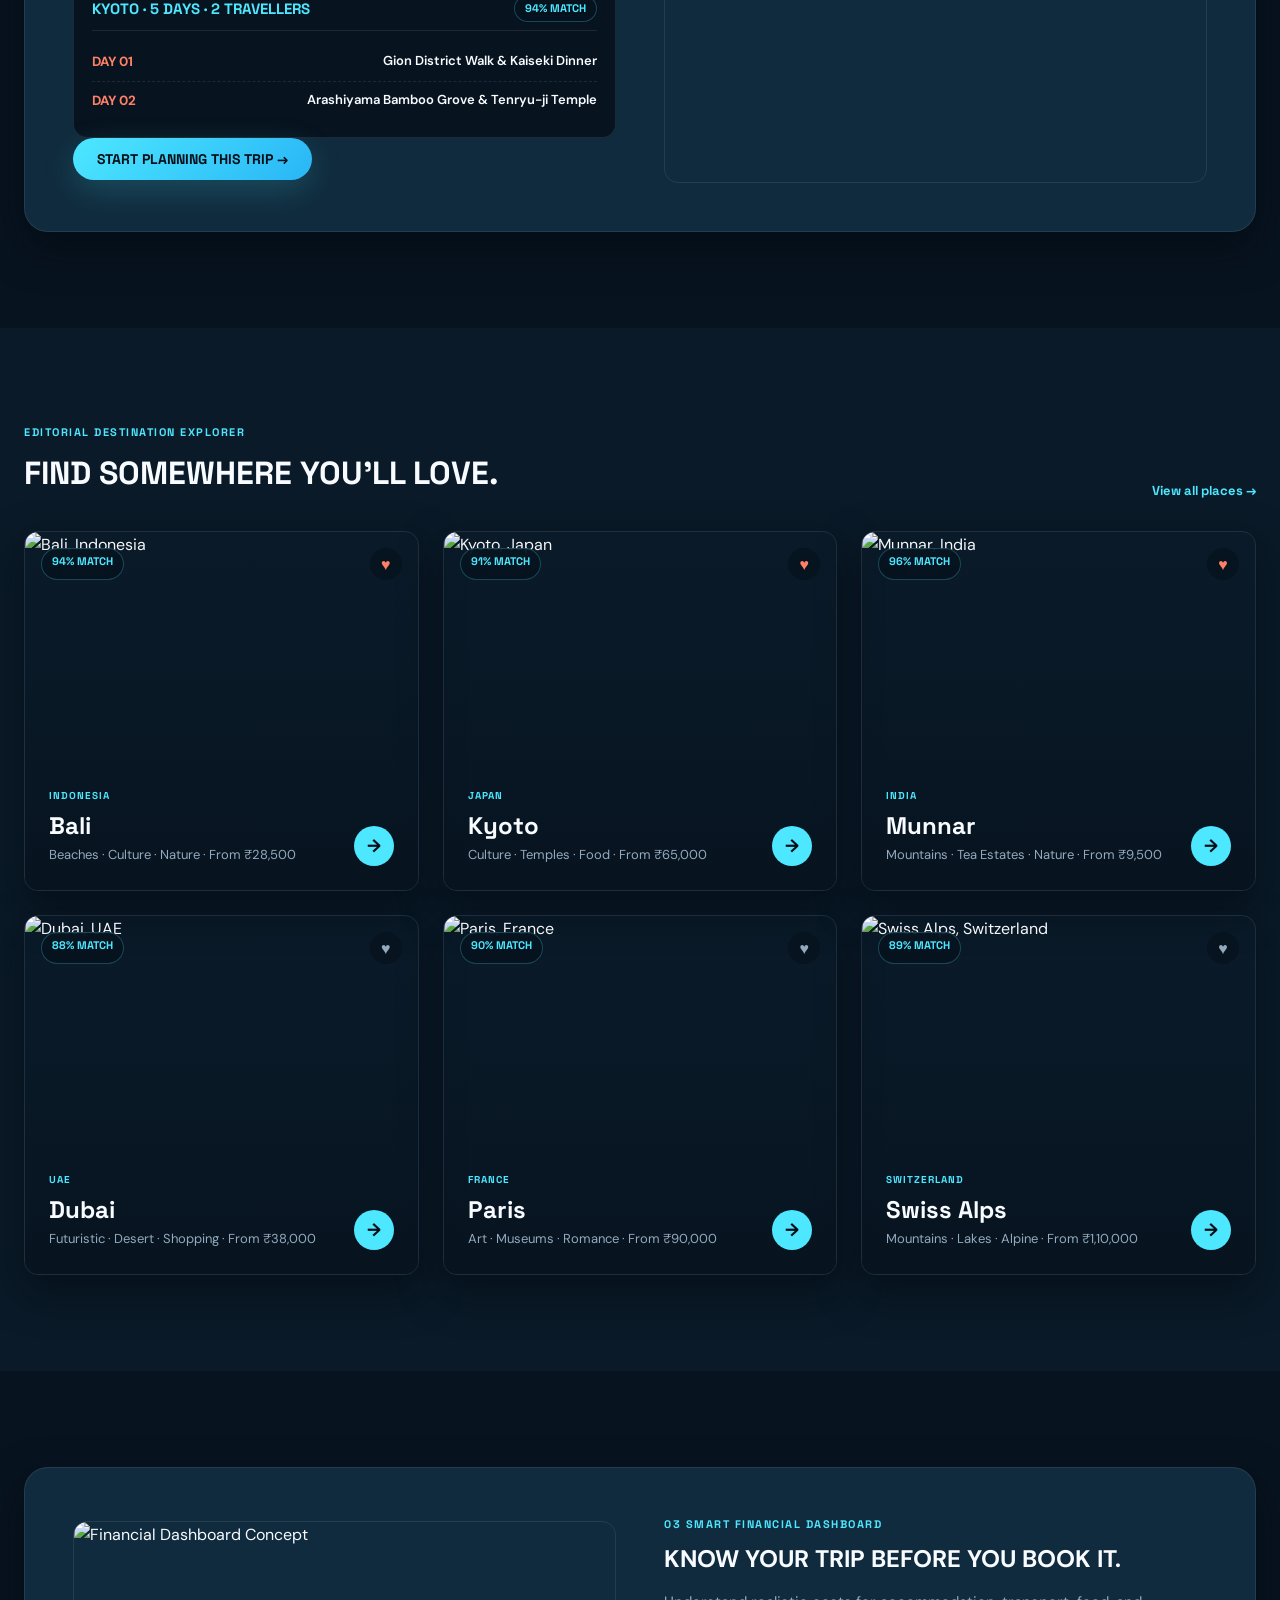
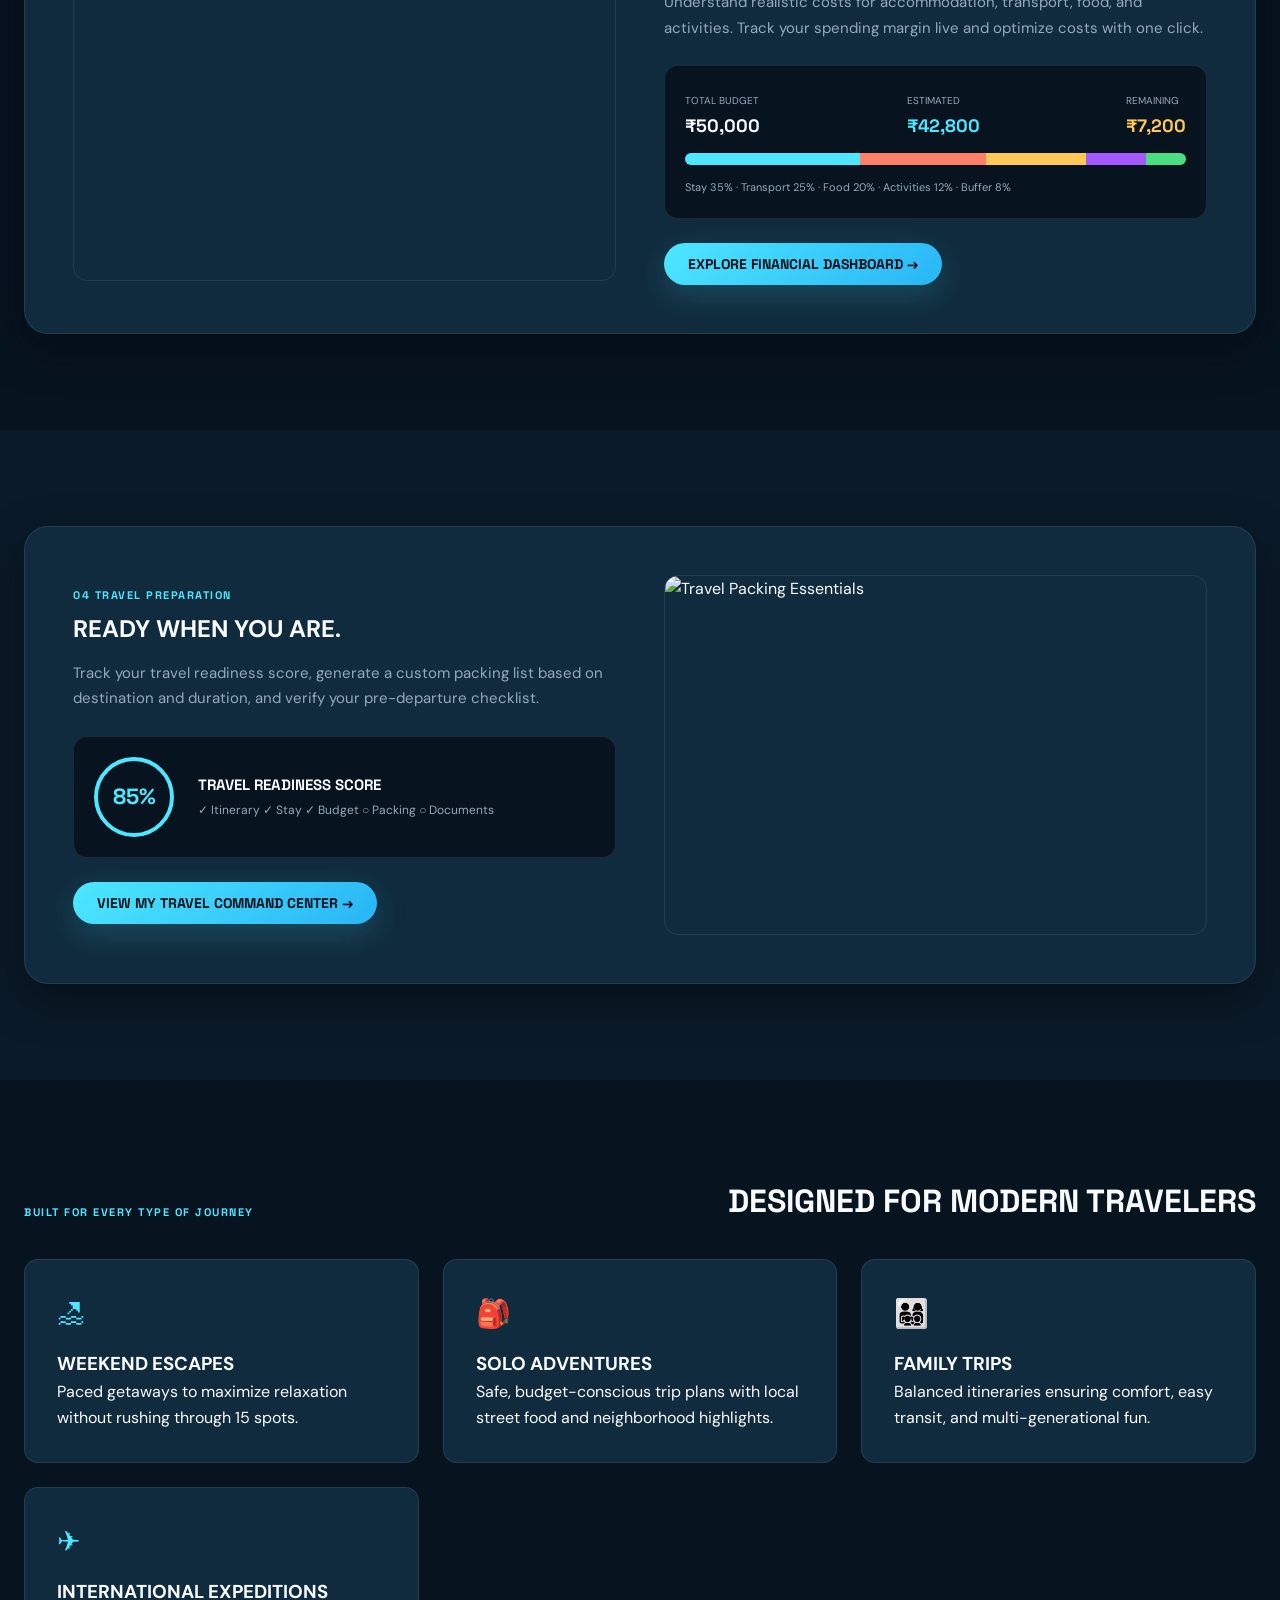
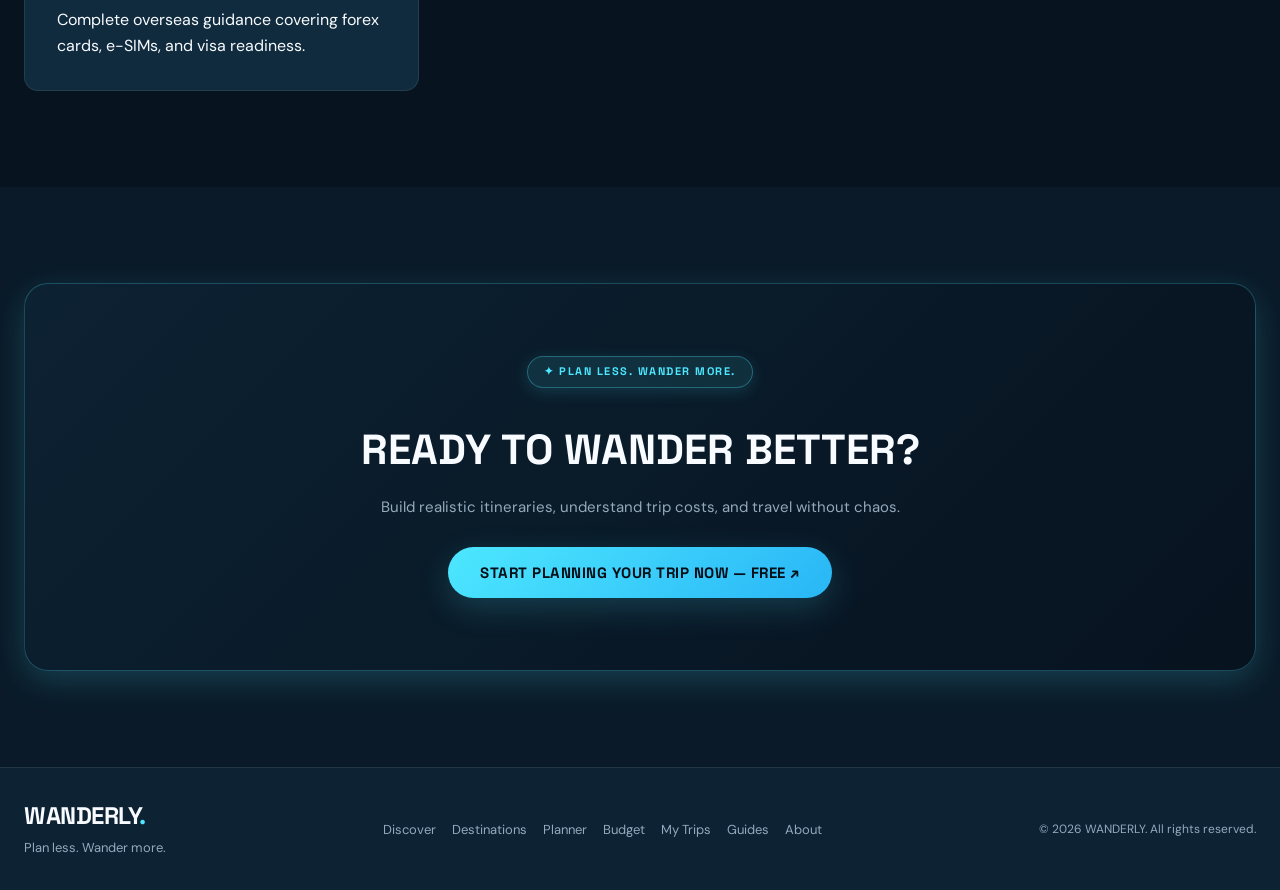
==== commit 82e219e4: "refactor: apply final visual polish and premium travel-tech UI/UX upgrade" ====
--- a/index.html
+++ b/index.html
@@ -95,315 +95,304 @@
                     <div class="hero-content">
                         <span class="hero-eyebrow-pill">✦ NEXT-GEN TRAVEL OPERATING SYSTEM</span>
 
-                        <h1>
+                        <h1 class="hero-headline">
                             GO SOMEWHERE<br>
                             <span class="highlight-gradient">WORTH REMEMBERING.</span>
                         </h1>
 
-                        <p>
-                            Discover curated destinations, build realistic day-by-day itineraries, and master your trip finances before you leave.
+                        <p class="hero-subtext">
+                            Discover destinations, build your itinerary and understand your trip budget before you go.
                         </p>
 
                         <div class="hero-actions">
                             <button type="button" class="primary-btn lg" onclick="requireAuthNav('planner')">
-                                START PLANNING NOW ↗
+                                START PLANNING →
                             </button>
 
-                            <button type="button" class="secondary-btn" onclick="navigateTo('destinations')">
+                            <button type="button" class="outline-btn lg" onclick="navigateTo('destinations')">
                                 EXPLORE DESTINATIONS
                             </button>
                         </div>
 
-                        <!-- HERO SEARCH BAR -->
+                        <!-- FLOATING GLASS TRAVEL PLANNER -->
                         <div class="hero-search-strip margin-top-md">
                             <div class="hero-search-inner">
                                 <div class="search-field">
                                     <span class="field-icon">⌖</span>
                                     <div>
-                                        <label for="landingQuickDest">Where to?</label>
-                                        <input type="text" id="landingQuickDest" placeholder="e.g. Kyoto, Bali, Swiss Alps..." autocomplete="off">
+                                        <label for="landingQuickDest">WHERE TO?</label>
+                                        <input type="text" id="landingQuickDest" placeholder="e.g. Kyoto, Bali, Munnar..." autocomplete="off">
                                     </div>
                                 </div>
                                 <div class="search-field">
                                     <span class="field-icon">◷</span>
                                     <div>
-                                        <label for="landingQuickDays">Days</label>
+                                        <label for="landingQuickDays">DAYS</label>
                                         <input type="number" id="landingQuickDays" value="5">
                                     </div>
                                 </div>
                                 <div class="search-field">
                                     <span class="field-icon">₹</span>
                                     <div>
-                                        <label for="landingQuickBudget">Budget</label>
+                                        <label for="landingQuickBudget">BUDGET</label>
                                         <input type="number" id="landingQuickBudget" value="50000">
                                     </div>
                                 </div>
                                 <button type="button" class="primary-btn" onclick="executeQuickPlan()">
-                                    Build Trip →
+                                    BUILD MY TRIP →
                                 </button>
                             </div>
 
                             <div class="hero-trending-tags">
                                 <span>TRENDING:</span>
-                                <button type="button" class="tag-pill" onclick="planDestination('kyoto')">⛩ Kyoto</button>
-                                <button type="button" class="tag-pill" onclick="planDestination('bali')">🏖 Bali</button>
-                                <button type="button" class="tag-pill" onclick="planDestination('munnar')">🌿 Munnar</button>
-                                <button type="button" class="tag-pill" onclick="planDestination('dubai')">🏙 Dubai</button>
-                                <button type="button" class="tag-pill" onclick="planDestination('switzerland')">⛷ Swiss Alps</button>
-                            </div>
-                        </div>
-                    </div>
-
-                    <!-- FLOATING LAYERED VISUAL DECK -->
+                                <button type="button" class="tag-pill" onclick="planDestination('kyoto')">Kyoto</button>
+                                <button type="button" class="tag-pill" onclick="planDestination('bali')">Bali</button>
+                                <button type="button" class="tag-pill" onclick="planDestination('munnar')">Munnar</button>
+                                <button type="button" class="tag-pill" onclick="planDestination('dubai')">Dubai</button>
+                                <button type="button" class="tag-pill" onclick="planDestination('switzerland')">Swiss Alps</button>
+                            </div>
+                        </div>
+                    </div>
+
+                    <!-- CINEMATIC DESTINATION VISUAL DECK -->
                     <div class="hero-visual-wrapper">
                         <div class="hero-main-card">
-                            <img src="https://images.unsplash.com/photo-1500534623283-312aade485b7?auto=format&fit=crop&w=1200&q=85" alt="Alpine Mountain Panorama">
-                        </div>
-
-                        <!-- FLOATING CARD 1: KYOTO -->
+                            <img src="https://images.unsplash.com/photo-1506744038136-46273834b3fb?auto=format&fit=crop&w=1200&q=85" alt="Cinematic Mountain & Lake Landscape">
+                            <div class="hero-img-overlay">
+                                <span class="country-tag">SWITZERLAND · ALPINE ADVENTURE</span>
+                                <strong style="font-family:var(--font-heading); font-size:18px; display:block; color:#FFF;">Lake Lucerne & Peak Trails</strong>
+                            </div>
+                        </div>
+
+                        <!-- TRANSLUCENT FLOATING CARDS -->
                         <div class="floating-card card-1" onclick="openDestModal('kyoto')">
                             <div class="icon-badge"><span class="ping-dot"></span>✦</div>
                             <div>
                                 <small>DESTINATION MATCH</small>
-                                <strong>KYOTO, Japan</strong>
+                                <strong>KYOTO, JAPAN</strong>
                                 <span>94% MATCH · ₹42,800 EST.</span>
                             </div>
                         </div>
 
-                        <!-- FLOATING CARD 2: READINESS -->
                         <div class="floating-card card-2">
                             <div class="icon-badge orange">85%</div>
                             <div>
                                 <small style="color:var(--accent-orange)">TRIP READINESS</small>
-                                <strong>Optimal Preparation</strong>
+                                <strong>4/5 Complete</strong>
                                 <span>✓ Stay ✓ Budget ○ Packing</span>
                             </div>
                         </div>
 
-                        <!-- FLOATING CARD 3: LIVE BUDGET -->
                         <div class="floating-card card-3">
                             <div class="icon-badge gold">₹</div>
                             <div>
                                 <small style="color:var(--accent-gold)">BUDGET HEALTH</small>
-                                <strong>✓ Healthy Margin</strong>
-                                <span>+₹7,200 remaining safety</span>
-                            </div>
-                        </div>
-                    </div>
-                </div>
-            </div>
-
-            <!-- TRUST STRIP -->
-            <div class="container margin-top-md">
-                <div class="trust-strip">
-                    <div class="trust-item"><span>⌖ DISCOVER</span><small>Find curated places</small></div>
-                    <div class="trust-item"><span>📅 PLAN</span><small>Day-by-day itineraries</small></div>
-                    <div class="trust-item"><span>₹ BUDGET</span><small>Real spending estimates</small></div>
-                    <div class="trust-item"><span>✓ PREPARE</span><small>Checklist & readiness</small></div>
-                </div>
-            </div>
-
-            <!-- INTERACTIVE MOOD STRIP SECTION -->
-            <div class="quick-section">
+                                <strong>₹7,200 Remaining</strong>
+                                <span>✓ Healthy Safety Margin</span>
+                            </div>
+                        </div>
+                    </div>
+                </div>
+            </div>
+
+            <!-- SECTION 1: YOUR ENTIRE JOURNEY. ONE PLACE. -->
+            <div class="quick-section bg-surface-dark">
                 <div class="container">
                     <div class="section-heading text-center">
-                        <span class="section-label">INTERACTIVE MOOD DISCOVERY</span>
-                        <h2>WHAT'S YOUR TRAVEL MOOD TODAY?</h2>
-                        <p style="color:var(--text-muted); font-size:14px; max-width:560px; margin:6px auto 0;">Select your vibe and let WANDERLY recommend destinations that match your energy.</p>
-                    </div>
-
-                    <div class="mood-chips-row" style="justify-content:center; margin-top:24px;">
-                        <button type="button" class="mood-pill active" onclick="selectTravelMood('beach', this)">🏖 Beach Escape</button>
-                        <button type="button" class="mood-pill" onclick="selectTravelMood('mountain', this)">🏔 Mountain Reset</button>
-                        <button type="button" class="mood-pill" onclick="selectTravelMood('city', this)">🏙 City Pulse</button>
-                        <button type="button" class="mood-pill" onclick="selectTravelMood('food', this)">🍜 Culinary Trail</button>
-                        <button type="button" class="mood-pill" onclick="selectTravelMood('nature', this)">🌿 Eco Nature</button>
-                    </div>
-
-                    <div id="moodRecommendations"></div>
-                </div>
-            </div>
-
-            <!-- HIGH-IMPACT FEATURES GRID -->
-            <div class="quick-section bg-card-section" id="landing-features">
-                <div class="container">
-                    <div class="section-heading text-center">
-                        <span class="section-label">EVERYTHING YOU NEED FOR THE JOURNEY</span>
-                        <h2>BUILT FOR MODERN EXPLORERS</h2>
-                    </div>
-
-                    <div class="features-grid">
-                        <div class="feature-card">
-                            <span class="feat-icon">⌖</span>
-                            <small class="country-tag">01 DISCOVERY</small>
-                            <h3>SMART DISCOVERY</h3>
-                            <p>Find places that actually fit your budget, duration, interests, and preferred travel style.</p>
-                        </div>
-                        <div class="feature-card">
-                            <span class="feat-icon">📅</span>
-                            <small class="country-tag">02 PLANNER</small>
-                            <h3>TRIP PLANNER</h3>
-                            <p>Build personalized day-by-day activity timelines complete with realistic daily pacing.</p>
-                        </div>
-                        <div class="feature-card">
-                            <span class="feat-icon">₹</span>
-                            <small class="country-tag">03 BUDGET</small>
-                            <h3>SMART BUDGET</h3>
-                            <p>Estimate accommodation, transport, food, and activity costs before you spend a dime.</p>
-                        </div>
-                        <div class="feature-card">
-                            <span class="feat-icon">✦</span>
-                            <small class="country-tag">04 MATCHING</small>
-                            <h3>DESTINATION MATCH</h3>
-                            <p>Compare destination scores side-by-side against your personal travel preferences.</p>
-                        </div>
-                        <div class="feature-card">
-                            <span class="feat-icon">✈</span>
-                            <small class="country-tag">05 DASHBOARD</small>
-                            <h3>MY TRIPS</h3>
-                            <p>Keep your planned, upcoming, and past journeys organized in one seamless command center.</p>
-                        </div>
-                        <div class="feature-card">
-                            <span class="feat-icon">📖</span>
-                            <small class="country-tag">06 KNOWLEDGE</small>
-                            <h3>TRAVEL GUIDES</h3>
-                            <p>Access curated field guides, currency secrets, and regional culinary advice.</p>
-                        </div>
-                    </div>
-                </div>
-            </div>
-
-            <!-- SHOWCASE SECTION 1: DISCOVER YOUR NEXT PLACE -->
+                        <span class="section-label">THE WANDERLY SYSTEM</span>
+                        <h2>YOUR ENTIRE JOURNEY. ONE PLACE.</h2>
+                        <p style="color:var(--text-muted); font-size:14px; max-width:560px; margin:6px auto 0;">From the first destination idea to the final packing checklist.</p>
+                    </div>
+
+                    <div class="journey-timeline-steps">
+                        <div class="step-node">
+                            <span class="node-num">01</span>
+                            <h3>DISCOVER</h3>
+                            <p>Find destinations matching your budget & travel mood.</p>
+                        </div>
+                        <div class="step-connector"></div>
+                        <div class="step-node">
+                            <span class="node-num">02</span>
+                            <h3>PLAN</h3>
+                            <p>Build personalized day-by-day activity timelines.</p>
+                        </div>
+                        <div class="step-connector"></div>
+                        <div class="step-node">
+                            <span class="node-num">03</span>
+                            <h3>OPTIMIZE</h3>
+                            <p>Adjust costs with instant budget optimizer tips.</p>
+                        </div>
+                        <div class="step-connector"></div>
+                        <div class="step-node">
+                            <span class="node-num">04</span>
+                            <h3>PREPARE</h3>
+                            <p>Organize checklists, packing items, & readiness scores.</p>
+                        </div>
+                    </div>
+                </div>
+            </div>
+
+            <!-- SECTION 2: TRAVEL PLANNING, WITHOUT THE CHAOS -->
             <div class="quick-section">
                 <div class="container">
                     <div class="showcase-card">
                         <div class="showcase-content">
-                            <span class="section-label">01 SMART DISCOVERY</span>
-                            <h2>DISCOVER YOUR NEXT PLACE.</h2>
+                            <span class="section-label">02 TRIP PLANNER SHOWCASE</span>
+                            <h2>TRAVEL PLANNING, WITHOUT THE CHAOS.</h2>
                             <p style="color:var(--text-muted); font-size:15px; margin:12px 0 24px; line-height:1.7;">
-                                Find destination recommendations that match your exact parameters. Filter by budget range, travel duration, season, and travel style with live match scoring.
+                                Configure travellers, dates, and budget to generate a realistic day-by-day itinerary complete with daily activity time-stamps and route maps.
                             </p>
 
-                            <div style="display:flex; flex-direction:column; gap:12px; margin-bottom:28px;">
-                                <div style="display:flex; gap:10px; align-items:center;">
-                                    <span style="color:var(--accent-cyan);">✓</span>
-                                    <span style="font-size:13px; color:var(--text-white);">Filter by 22+ curated global destinations</span>
-                                </div>
-                                <div style="display:flex; gap:10px; align-items:center;">
-                                    <span style="color:var(--accent-cyan);">✓</span>
-                                    <span style="font-size:13px; color:var(--text-white);">Live match percentage based on your budget & style</span>
-                                </div>
-                                <div style="display:flex; gap:10px; align-items:center;">
-                                    <span style="color:var(--accent-cyan);">✓</span>
-                                    <span style="font-size:13px; color:var(--text-white);">Side-by-side destination metric comparison matrix</span>
-                                </div>
-                            </div>
-
-                            <button type="button" class="primary-btn" onclick="navigateTo('discover')">EXPLORE DISCOVER WORKSPACE →</button>
+                            <div class="mockup-itinerary-box margin-bottom-md">
+                                <div style="display:flex; justify-content:space-between; align-items:center; margin-bottom:12px; border-bottom:1px solid var(--border-subtle); padding-bottom:8px;">
+                                    <strong style="font-family:var(--font-heading); color:var(--accent-cyan); font-size:15px;">KYOTO · 5 DAYS · 2 TRAVELLERS</strong>
+                                    <span class="match-badge">94% MATCH</span>
+                                </div>
+                                <div class="mockup-day">
+                                    <small style="color:var(--accent-orange); font-weight:700;">DAY 01</small>
+                                    <span style="color:var(--text-white); font-size:13px; font-weight:600;">Gion District Walk & Kaiseki Dinner</span>
+                                </div>
+                                <div class="mockup-day">
+                                    <small style="color:var(--accent-orange); font-weight:700;">DAY 02</small>
+                                    <span style="color:var(--text-white); font-size:13px; font-weight:600;">Arashiyama Bamboo Grove & Tenryu-ji Temple</span>
+                                </div>
+                            </div>
+
+                            <button type="button" class="primary-btn" onclick="requireAuthNav('planner')">START PLANNING THIS TRIP →</button>
                         </div>
 
                         <div class="showcase-visual">
-                            <img src="https://images.unsplash.com/photo-1528181304800-259b08848526?auto=format&fit=crop&w=800&q=80" alt="Bali Rice Terraces">
-                        </div>
-                    </div>
-                </div>
-            </div>
-
-            <!-- SHOWCASE SECTION 2: PLAN THE JOURNEY -->
-            <div class="quick-section bg-card-section">
+                            <img src="https://images.unsplash.com/photo-1537996194471-e657df975ab4?auto=format&fit=crop&w=800&q=80" alt="Kyoto Shrine Bamboo">
+                        </div>
+                    </div>
+                </div>
+            </div>
+
+            <!-- SECTION 3: FIND SOMEWHERE YOU'LL LOVE -->
+            <div class="quick-section bg-surface-dark">
+                <div class="container">
+                    <div class="section-heading">
+                        <div>
+                            <span class="section-label">EDITORIAL DESTINATION EXPLORER</span>
+                            <h2>FIND SOMEWHERE YOU'LL LOVE.</h2>
+                        </div>
+                        <button type="button" class="text-btn" onclick="navigateTo('destinations')">View all places →</button>
+                    </div>
+
+                    <div class="featured-grid" id="landingPreviewGrid">
+                        <!-- JS populated editorial cards -->
+                    </div>
+                </div>
+            </div>
+
+            <!-- SECTION 4: KNOW YOUR TRIP BEFORE YOU BOOK IT -->
+            <div class="quick-section">
                 <div class="container">
                     <div class="showcase-card reverse">
                         <div class="showcase-visual">
-                            <img src="https://images.unsplash.com/photo-1537996194471-e657df975ab4?auto=format&fit=crop&w=800&q=80" alt="Kyoto Shrine">
+                            <img src="https://images.unsplash.com/photo-1554224155-8d04cb21cd6c?auto=format&fit=crop&w=800&q=80" alt="Financial Dashboard Concept">
                         </div>
 
                         <div class="showcase-content">
-                            <span class="section-label">02 TRIP PLANNER</span>
-                            <h2>PLAN THE JOURNEY.</h2>
+                            <span class="section-label">03 SMART FINANCIAL DASHBOARD</span>
+                            <h2>KNOW YOUR TRIP BEFORE YOU BOOK IT.</h2>
                             <p style="color:var(--text-muted); font-size:15px; margin:12px 0 24px; line-height:1.7;">
-                                Build realistic day-by-day itineraries with time-stamped activity timelines. Add, edit, or adjust activities to match your energy level.
+                                Understand realistic costs for accommodation, transport, food, and activities. Track your spending margin live and optimize costs with one click.
                             </p>
 
-                            <div style="background:var(--bg-midnight); padding:16px; border-radius:var(--radius-md); border:1px solid var(--border-subtle); margin-bottom:24px;">
-                                <div style="display:flex; justify-content:space-between; align-items:center; margin-bottom:8px;">
-                                    <strong style="font-family:var(--font-heading); color:var(--accent-cyan); font-size:14px;">DAY 01 · KYOTO</strong>
-                                    <small style="color:var(--accent-gold); font-weight:700;">SAMPLE TIMELINE</small>
-                                </div>
-                                <div style="font-size:12px; color:var(--text-muted); display:flex; flex-direction:column; gap:6px;">
-                                    <div><span style="color:var(--text-white); font-weight:600;">09:00 AM</span> — Arrival & Ryokan Check-in</div>
-                                    <div><span style="color:var(--text-white); font-weight:600;">01:00 PM</span> — Authentic Tonkotsu Ramen Lunch</div>
-                                    <div><span style="color:var(--text-white); font-weight:600;">04:30 PM</span> — Fushimi Inari Torii Gate Sunset Hike</div>
-                                </div>
-                            </div>
-
-                            <button type="button" class="primary-btn" onclick="requireAuthNav('planner')">TRY THE MULTI-STEP PLANNER →</button>
-                        </div>
-                    </div>
-                </div>
-            </div>
-
-            <!-- HOW IT WORKS TIMELINE -->
+                            <div style="background:var(--bg-midnight); padding:20px; border-radius:var(--radius-md); border:1px solid var(--border-subtle); margin-bottom:24px;">
+                                <div style="display:flex; justify-content:space-between; margin-bottom:12px;">
+                                    <div><small style="color:var(--text-muted); font-size:10px;">TOTAL BUDGET</small><strong style="display:block; color:var(--text-white); font-family:var(--font-heading); font-size:18px;">₹50,000</strong></div>
+                                    <div><small style="color:var(--text-muted); font-size:10px;">ESTIMATED</small><strong style="display:block; color:var(--accent-cyan); font-family:var(--font-heading); font-size:18px;">₹42,800</strong></div>
+                                    <div><small style="color:var(--text-muted); font-size:10px;">REMAINING</small><strong style="display:block; color:var(--accent-gold); font-family:var(--font-heading); font-size:18px;">₹7,200</strong></div>
+                                </div>
+                                <div class="budget-bar-track" style="margin-bottom:8px;">
+                                    <div style="width:35%; background:var(--accent-cyan);"></div>
+                                    <div style="width:25%; background:var(--accent-orange);"></div>
+                                    <div style="width:20%; background:var(--accent-gold);"></div>
+                                    <div style="width:12%; background:#A259FF;"></div>
+                                    <div style="width:8%; background:#4ADE80;"></div>
+                                </div>
+                                <small style="color:var(--text-muted); font-size:11px;">Stay 35% · Transport 25% · Food 20% · Activities 12% · Buffer 8%</small>
+                            </div>
+
+                            <button type="button" class="primary-btn" onclick="requireAuthNav('budget')">EXPLORE FINANCIAL DASHBOARD →</button>
+                        </div>
+                    </div>
+                </div>
+            </div>
+
+            <!-- SECTION 5: READY WHEN YOU ARE -->
+            <div class="quick-section bg-surface-dark">
+                <div class="container">
+                    <div class="showcase-card">
+                        <div class="showcase-content">
+                            <span class="section-label">04 TRAVEL PREPARATION</span>
+                            <h2>READY WHEN YOU ARE.</h2>
+                            <p style="color:var(--text-muted); font-size:15px; margin:12px 0 24px; line-height:1.7;">
+                                Track your travel readiness score, generate a custom packing list based on destination and duration, and verify your pre-departure checklist.
+                            </p>
+
+                            <div style="display:flex; align-items:center; gap:24px; background:var(--bg-midnight); padding:20px; border-radius:var(--radius-md); border:1px solid var(--border-subtle); margin-bottom:24px;">
+                                <div style="width:80px; height:80px; border-radius:50%; border:4px solid var(--accent-cyan); display:flex; align-items:center; justify-content:center; font-family:var(--font-heading); font-size:22px; font-weight:700; color:var(--accent-cyan);">
+                                    85%
+                                </div>
+                                <div>
+                                    <strong style="color:var(--text-white); font-size:15px; font-family:var(--font-heading); display:block; margin-bottom:4px;">TRAVEL READINESS SCORE</strong>
+                                    <small style="color:var(--text-muted); font-size:12px; display:block;">✓ Itinerary ✓ Stay ✓ Budget ○ Packing ○ Documents</small>
+                                </div>
+                            </div>
+
+                            <button type="button" class="primary-btn" onclick="requireAuthNav('trips')">VIEW MY TRAVEL COMMAND CENTER →</button>
+                        </div>
+
+                        <div class="showcase-visual">
+                            <img src="https://images.unsplash.com/photo-1488646953014-85cb44e25828?auto=format&fit=crop&w=800&q=80" alt="Travel Packing Essentials">
+                        </div>
+                    </div>
+                </div>
+            </div>
+
+            <!-- SECTION 6: SOCIAL PROOF STATEMENTS -->
             <div class="quick-section">
                 <div class="container">
                     <div class="section-heading text-center">
-                        <span class="section-label">HOW WANDERLY WORKS</span>
-                        <h2>FIVE STEPS TO YOUR NEXT ADVENTURE</h2>
-                    </div>
-
-                    <div class="process-grid">
-                        <div class="process-card">
-                            <span class="process-num">01</span>
-                            <h3>DISCOVER</h3>
-                            <p>Find the right destination for your mood & budget.</p>
-                        </div>
-                        <div class="process-card">
-                            <span class="process-num">02</span>
-                            <h3>PLAN</h3>
-                            <p>Build your day-by-day activity itinerary.</p>
-                        </div>
-                        <div class="process-card">
-                            <span class="process-num">03</span>
-                            <h3>OPTIMIZE</h3>
-                            <p>Adjust costs with smart budget suggestions.</p>
-                        </div>
-                        <div class="process-card">
-                            <span class="process-num">04</span>
-                            <h3>PREPARE</h3>
-                            <p>Organize checklists and packing lists.</p>
-                        </div>
-                        <div class="process-card">
-                            <span class="process-num">05</span>
-                            <h3>WANDER</h3>
-                            <p>Enjoy your trip with organized offline data.</p>
-                        </div>
-                    </div>
-                </div>
-            </div>
-
-            <!-- DESTINATION PREVIEW GRID -->
-            <div class="quick-section bg-card-section">
-                <div class="container">
-                    <div class="section-heading">
-                        <div>
-                            <span class="section-label">FEATURED DESTINATIONS</span>
-                            <h2>WHERE WILL YOU GO NEXT?</h2>
-                        </div>
-                        <button type="button" class="text-btn" onclick="navigateTo('destinations')">View all places →</button>
-                    </div>
-
-                    <div class="featured-grid" id="landingPreviewGrid">
-                        <!-- JS populated preview cards -->
-                    </div>
-                </div>
-            </div>
-
-            <!-- BOTTOM HIGH-CONVERTING CTA BANNER -->
-            <div class="quick-section">
+                        <span class="section-label">BUILT FOR EVERY TYPE OF JOURNEY</span>
+                        <h2>DESIGNED FOR MODERN TRAVELERS</h2>
+                    </div>
+
+                    <div class="features-grid">
+                        <div class="feature-card">
+                            <span class="feat-icon">🏖</span>
+                            <h3>WEEKEND ESCAPES</h3>
+                            <p>Paced getaways to maximize relaxation without rushing through 15 spots.</p>
+                        </div>
+                        <div class="feature-card">
+                            <span class="feat-icon">🎒</span>
+                            <h3>SOLO ADVENTURES</h3>
+                            <p>Safe, budget-conscious trip plans with local street food and neighborhood highlights.</p>
+                        </div>
+                        <div class="feature-card">
+                            <span class="feat-icon">👨‍👩‍👧‍👦</span>
+                            <h3>FAMILY TRIPS</h3>
+                            <p>Balanced itineraries ensuring comfort, easy transit, and multi-generational fun.</p>
+                        </div>
+                        <div class="feature-card">
+                            <span class="feat-icon">✈</span>
+                            <h3>INTERNATIONAL EXPEDITIONS</h3>
+                            <p>Complete overseas guidance covering forex cards, e-SIMs, and visa readiness.</p>
+                        </div>
+                    </div>
+                </div>
+            </div>
+
+            <!-- SECTION 7: HIGH CONVERTING CTA BANNER -->
+            <div class="quick-section bg-surface-dark">
                 <div class="container">
                     <div class="cta-banner-card text-center">
                         <span class="hero-eyebrow-pill">✦ PLAN LESS. WANDER MORE.</span>
-                        <h2 style="font-family:var(--font-heading); font-size:38px; color:var(--text-white); margin:12px 0;">READY TO WANDER BETTER?</h2>
-                        <p style="color:var(--text-muted); max-width:520px; margin:0 auto 28px; font-size:15px;">Join modern explorers using WANDERLY to build realistic itineraries and master their trip budget.</p>
+                        <h2 style="font-family:var(--font-heading); font-size:42px; color:var(--text-white); margin:12px 0;">READY TO WANDER BETTER?</h2>
+                        <p style="color:var(--text-muted); max-width:520px; margin:0 auto 28px; font-size:15px;">Build realistic itineraries, understand trip costs, and travel without chaos.</p>
                         <button type="button" class="primary-btn lg" onclick="requireAuthNav('planner')">START PLANNING YOUR TRIP NOW — FREE ↗</button>
                     </div>
                 </div>
--- a/style.css
+++ b/style.css
@@ -2,12 +2,12 @@
    WANDERLY — Travel Platform Design System (style.css)
    Palette:
      - Primary Midnight: #07131F
-     - Secondary Deep Ocean: #0D2233
-     - Surface Card: #102B3D
+     - Deep Ocean / Surface: #0D2233
+     - Surface Dark: #0A1A28
+     - Card Surface: #102B3D
      - Electric Cyan: #4DE7FF
      - Warm Sunset: #FF8066
      - Gold Accent: #FFC857
-     - Light Background: #F7FAFC
      - Text White: #F8FBFF
      - Muted Text: #94AABC
    Typography:
@@ -18,6 +18,7 @@
 :root {
     --bg-midnight: #07131F;
     --bg-deep-ocean: #0D2233;
+    --bg-surface-dark: #0A1A28;
     --bg-surface: #102B3D;
     --bg-input: #05101A;
     --bg-nav: rgba(7, 19, 31, 0.92);
@@ -43,7 +44,7 @@
 
     --radius-sm: 8px;
     --radius-md: 14px;
-    --radius-lg: 20px;
+    --radius-lg: 24px;
     --radius-full: 9999px;
 
     --font-heading: 'Space Grotesk', -apple-system, BlinkMacSystemFont, sans-serif;
@@ -54,6 +55,7 @@
 [data-theme="light"] {
     --bg-midnight: #F4F7FA;
     --bg-deep-ocean: #FFFFFF;
+    --bg-surface-dark: #EAEFF5;
     --bg-surface: #E8EFF5;
     --bg-input: #FFFFFF;
     --bg-nav: rgba(244, 247, 250, 0.94);
@@ -125,8 +127,9 @@
 .text-center { text-align: center; }
 .hidden { display: none !important; }
 
+/* RESTRAINED HIGH CONTRAST GRADIENT */
 .highlight-gradient {
-    background: linear-gradient(135deg, #F8FBFF 0%, var(--accent-cyan) 60%, var(--accent-orange) 100%);
+    background: linear-gradient(135deg, #F8FBFF 0%, var(--accent-cyan) 55%, var(--accent-orange) 100%);
     -webkit-background-clip: text;
     -webkit-text-fill-color: transparent;
 }
@@ -186,6 +189,11 @@
         border-color: var(--accent-cyan);
         color: var(--accent-cyan);
     }
+}
+
+.outline-btn.lg {
+    padding: 16px 32px;
+    font-size: 14px;
 }
 
 .text-btn {
@@ -365,13 +373,13 @@
    PUBLIC LANDING PAGE (#page-landing)
 ========================================================= */
 .hero {
-    padding: 60px 0 40px;
+    padding: 80px 0 60px;
 }
 
 .hero-container {
     display: grid;
-    grid-template-columns: 1.1fr 0.9fr;
-    gap: 40px;
+    grid-template-columns: 1.15fr 0.85fr;
+    gap: 48px;
     align-items: center;
 }
 
@@ -390,19 +398,21 @@
     box-shadow: 0 4px 16px rgba(77, 231, 255, 0.15);
 }
 
-.hero-content h1 {
-    font-family: var(--font-heading);
-    font-size: 54px;
-    line-height: 1.08;
-    font-weight: 700;
-    margin-bottom: 20px;
-}
-
-.hero-content p {
+.hero-headline {
+    font-family: var(--font-heading);
+    font-size: clamp(3.5rem, 5.5vw, 5.5rem);
+    line-height: 1.06;
+    font-weight: 700;
+    margin-bottom: 18px;
+    letter-spacing: -1px;
+}
+
+.hero-subtext {
     font-size: 17px;
     color: var(--text-muted);
-    max-width: 520px;
-    margin-bottom: 32px;
+    max-width: 480px;
+    margin-bottom: 28px;
+    line-height: 1.6;
 }
 
 .hero-actions {
@@ -460,9 +470,10 @@
 }
 
 .hero-main-card {
+    position: relative;
     border-radius: var(--radius-lg);
     overflow: hidden;
-    height: 420px;
+    height: 440px;
     box-shadow: var(--shadow-card);
     border: 1px solid var(--border-subtle);
 
@@ -470,13 +481,28 @@
         width: 100%;
         height: 100%;
         object-fit: cover;
-    }
+        transition: transform 0.6s cubic-bezier(0.16, 1, 0.3, 1);
+    }
+
+    &:hover img {
+        transform: scale(1.05);
+    }
+}
+
+.hero-img-overlay {
+    position: absolute;
+    bottom: 0;
+    left: 0;
+    right: 0;
+    background: linear-gradient(0deg, rgba(7, 19, 31, 0.95) 0%, transparent 100%);
+    padding: 24px;
+    z-index: 1;
 }
 
 .floating-card {
     position: absolute;
-    background: rgba(13, 34, 51, 0.94);
-    backdrop-filter: blur(16px);
+    background: rgba(13, 34, 51, 0.78);
+    backdrop-filter: blur(14px);
     border: 1px solid var(--border-glow);
     padding: 14px 18px;
     border-radius: var(--radius-md);
@@ -486,6 +512,7 @@
     box-shadow: var(--shadow-card);
     cursor: pointer;
     transition: transform 0.25s ease;
+    z-index: 3;
 
     &:hover {
         transform: translateY(-4px);
@@ -502,7 +529,7 @@
 
     strong {
         font-family: var(--font-heading);
-        font-size: 15px;
+        font-size: 14px;
         color: var(--text-white);
         display: block;
     }
@@ -513,9 +540,9 @@
     }
 }
 
-.floating-card.card-1 { top: -20px; left: -20px; }
-.floating-card.card-2 { bottom: 60px; left: -30px; }
-.floating-card.card-3 { bottom: -20px; right: 20px; }
+.floating-card.card-1 { top: 20px; left: -24px; }
+.floating-card.card-2 { bottom: 80px; right: -24px; }
+.floating-card.card-3 { bottom: -18px; left: 24px; }
 
 .ping-dot {
     display: inline-block;
@@ -543,12 +570,67 @@
     &.gold { background: rgba(255, 200, 87, 0.2); color: var(--accent-gold); }
 }
 
+/* SECTION BACKGROUND RHYTHM */
+.bg-surface-dark {
+    background-color: var(--bg-surface-dark);
+}
+
+.quick-section {
+    padding: 96px 0;
+}
+
+/* CONNECTED JOURNEY TIMELINE STEPS */
+.journey-timeline-steps {
+    display: flex;
+    align-items: flex-start;
+    justify-content: space-between;
+    gap: 16px;
+    margin-top: 48px;
+}
+
+.step-node {
+    flex: 1;
+    background: var(--bg-surface);
+    border: 1px solid var(--border-subtle);
+    border-radius: var(--radius-md);
+    padding: 24px;
+    position: relative;
+
+    .node-num {
+        font-family: var(--font-heading);
+        font-size: 32px;
+        font-weight: 700;
+        color: var(--accent-cyan);
+        display: block;
+        margin-bottom: 8px;
+    }
+
+    h3 {
+        font-family: var(--font-heading);
+        font-size: 16px;
+        margin-bottom: 6px;
+    }
+
+    p {
+        font-size: 13px;
+        color: var(--text-muted);
+        line-height: 1.5;
+    }
+}
+
+.step-connector {
+    width: 24px;
+    height: 2px;
+    background: var(--border-glow);
+    align-self: center;
+}
+
 /* TRUST STRIP */
 .trust-strip {
     background: var(--bg-surface);
     border: 1px solid var(--border-subtle);
     border-radius: var(--radius-md);
-    padding: 20px 32px;
+    padding: 24px 32px;
     display: grid;
     grid-template-columns: repeat(4, 1fr);
     gap: 20px;
@@ -581,7 +663,7 @@
     background: var(--bg-surface);
     border: 1px solid var(--border-subtle);
     border-radius: var(--radius-md);
-    padding: 28px;
+    padding: 32px;
     transition: transform 0.25s ease, border-color 0.25s ease;
 
     &:hover {
@@ -602,10 +684,10 @@
     background: var(--bg-surface);
     border: 1px solid var(--border-subtle);
     border-radius: var(--radius-lg);
-    padding: 40px;
+    padding: 48px;
     display: grid;
     grid-template-columns: 1fr 1fr;
-    gap: 40px;
+    gap: 48px;
     align-items: center;
     box-shadow: var(--shadow-card);
 }
@@ -617,7 +699,7 @@
 .showcase-visual {
     border-radius: var(--radius-md);
     overflow: hidden;
-    height: 320px;
+    height: 360px;
     border: 1px solid var(--border-subtle);
 
     img {
@@ -627,11 +709,29 @@
     }
 }
 
+.mockup-itinerary-box {
+    background: var(--bg-midnight);
+    padding: 18px;
+    border-radius: var(--radius-md);
+    border: 1px solid var(--border-subtle);
+}
+
+.mockup-day {
+    padding: 8px 0;
+    border-bottom: 1px dashed var(--border-subtle);
+    display: flex;
+    justify-content: space-between;
+
+    &:last-child {
+        border-bottom: none;
+    }
+}
+
 .cta-banner-card {
     background: linear-gradient(135deg, rgba(13, 34, 51, 0.95), rgba(7, 19, 31, 0.98));
     border: 1px solid var(--border-glow);
     border-radius: var(--radius-lg);
-    padding: 60px 32px;
+    padding: 72px 32px;
     box-shadow: var(--shadow-glow);
 }
 
@@ -743,15 +843,11 @@
     }
 }
 
-.quick-section {
-    padding: 60px 0;
-}
-
 .section-heading {
     display: flex;
     justify-content: space-between;
     align-items: flex-end;
-    margin-bottom: 28px;
+    margin-bottom: 32px;
 
     h2 {
         font-family: var(--font-heading);
@@ -781,7 +877,7 @@
     position: relative;
     border-radius: var(--radius-md);
     overflow: hidden;
-    height: 340px;
+    height: 360px;
     cursor: pointer;
     box-shadow: var(--shadow-card);
     border: 1px solid var(--border-subtle);
@@ -790,7 +886,7 @@
         width: 100%;
         height: 100%;
         object-fit: cover;
-        transition: transform 0.4s ease;
+        transition: transform 0.5s ease;
     }
 
     &:hover img {
@@ -1262,6 +1358,14 @@
     border-bottom: 1px solid var(--border-subtle);
 }
 
+.budget-bar-track {
+    height: 12px;
+    background: var(--bg-midnight);
+    border-radius: var(--radius-full);
+    overflow: hidden;
+    display: flex;
+}
+
 .add-expense-card {
     background: var(--bg-surface);
     border: 1px solid var(--border-subtle);
@@ -1415,40 +1519,6 @@
     border: 1px solid var(--border-subtle);
     border-radius: var(--radius-lg);
     padding: 48px 32px;
-}
-
-.process-grid {
-    display: grid;
-    grid-template-columns: repeat(5, 1fr);
-    gap: 16px;
-}
-
-.process-card {
-    background: var(--bg-surface);
-    border: 1px solid var(--border-subtle);
-    border-radius: var(--radius-md);
-    padding: 20px;
-
-    .process-num {
-        font-family: var(--font-heading);
-        font-size: 28px;
-        font-weight: 700;
-        color: var(--accent-cyan);
-        display: block;
-        margin-bottom: 8px;
-    }
-
-    h3 {
-        font-family: var(--font-heading);
-        font-size: 16px;
-        margin-bottom: 6px;
-    }
-
-    p {
-        font-size: 12px;
-        color: var(--text-muted);
-        line-height: 1.4;
-    }
 }
 
 .modal-backdrop {
@@ -1608,23 +1678,25 @@
     .hero-container { grid-template-columns: 1fr; }
     .hero-search-inner { grid-template-columns: 1fr 1fr; }
     .hero-visual-wrapper { margin-top: 20px; }
+    .journey-timeline-steps { flex-direction: column; }
+    .step-connector { width: 2px; height: 20px; align-self: flex-start; margin-left: 24px; }
     .trust-strip { grid-template-columns: repeat(2, 1fr); }
     .features-grid, .featured-grid, .directory-grid, .guides-grid, .showcase-card { grid-template-columns: 1fr; }
     .auth-card { grid-template-columns: 1fr; }
     .auth-img-side { height: 200px; }
     .planner-form-grid { grid-template-columns: repeat(2, 1fr); }
     .cost-breakdown-grid { grid-template-columns: repeat(3, 1fr); }
-    .process-grid { grid-template-columns: repeat(2, 1fr); }
 }
 
 @media (max-width: 768px) {
     .desktop-nav { display: none; }
     .mobile-menu-btn { display: block; }
-    .hero-content h1 { font-size: 36px; }
+    .hero-headline { font-size: clamp(2.8rem, 10vw, 3.8rem); }
     .hero-search-inner { grid-template-columns: 1fr; }
     .features-grid, .featured-grid, .directory-grid, .guides-grid, .saved-trips-grid { grid-template-columns: 1fr; }
     .trust-strip { grid-template-columns: 1fr; }
     .planner-form-grid, .add-expense-card { grid-template-columns: 1fr; }
     .cost-breakdown-grid { grid-template-columns: 1fr 1fr; }
     .floating-card { display: none; }
-}
+    .quick-section { padding: 64px 0; }
+}
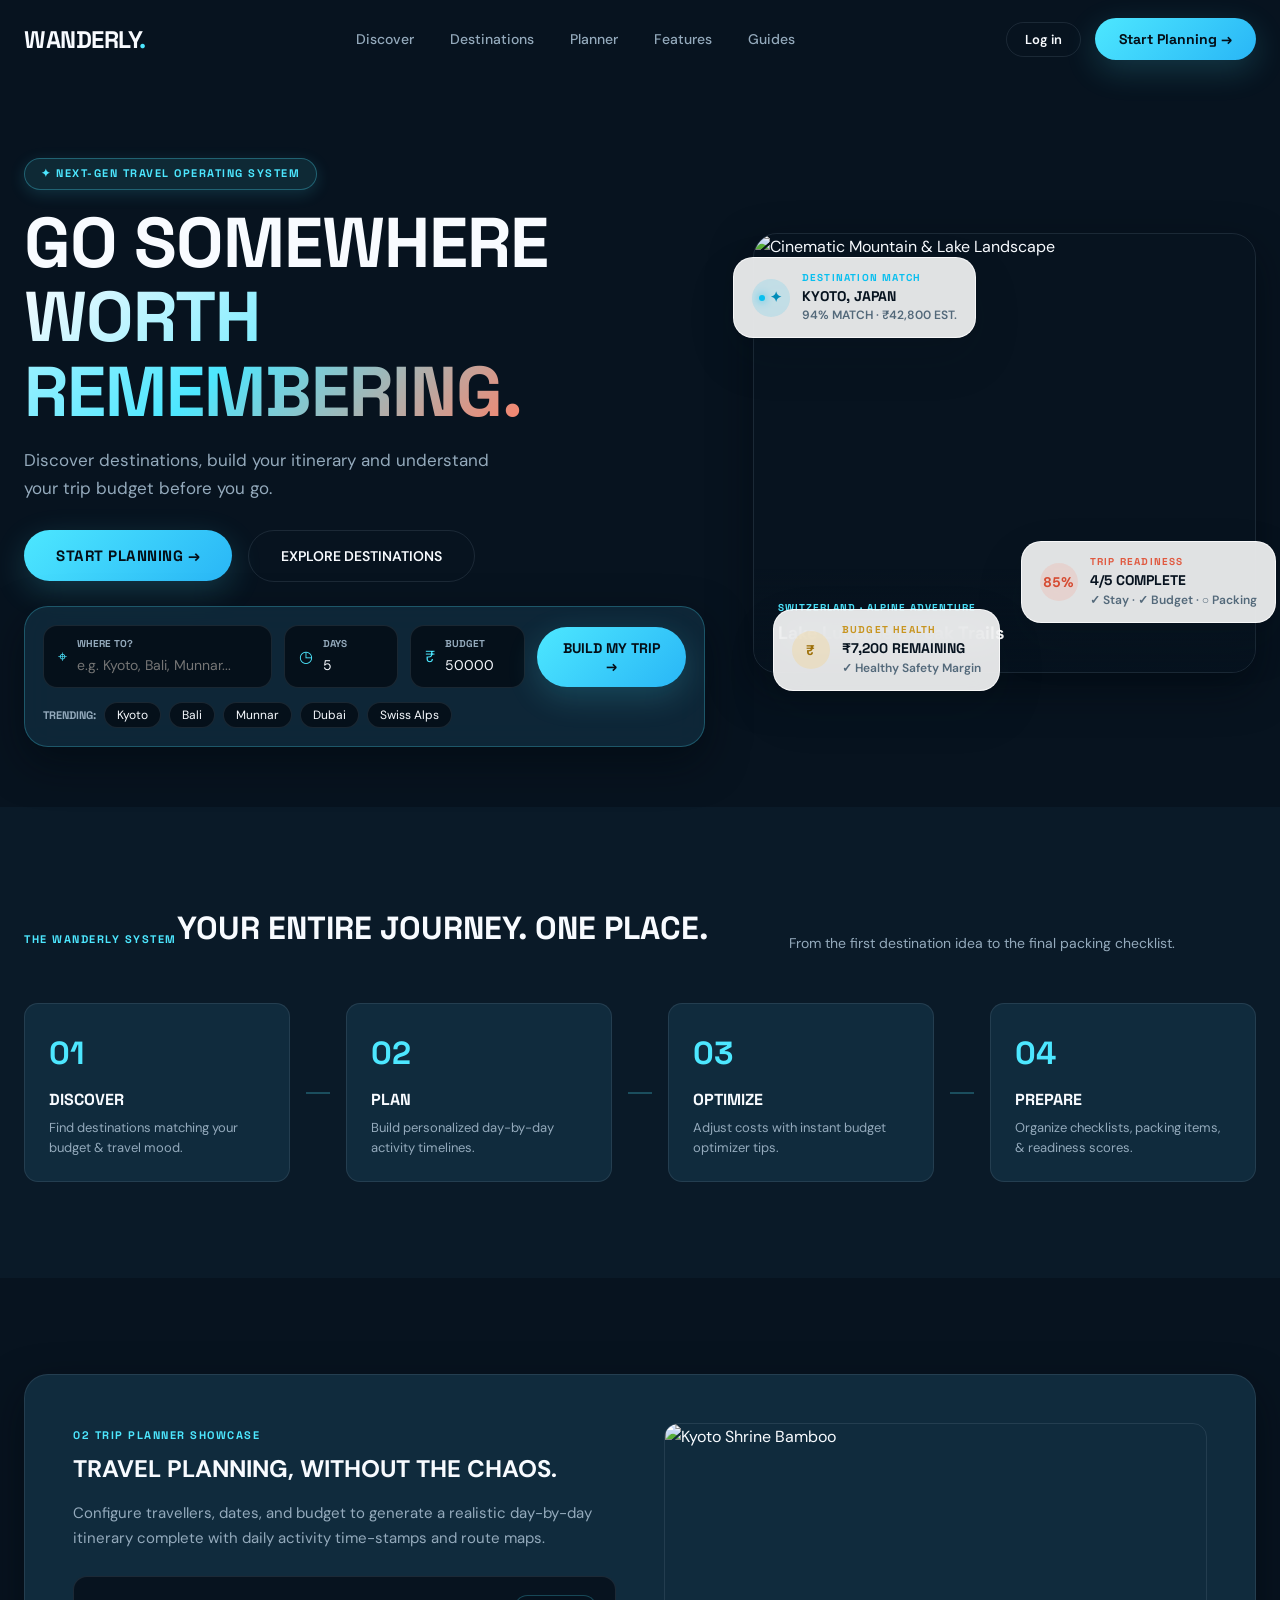
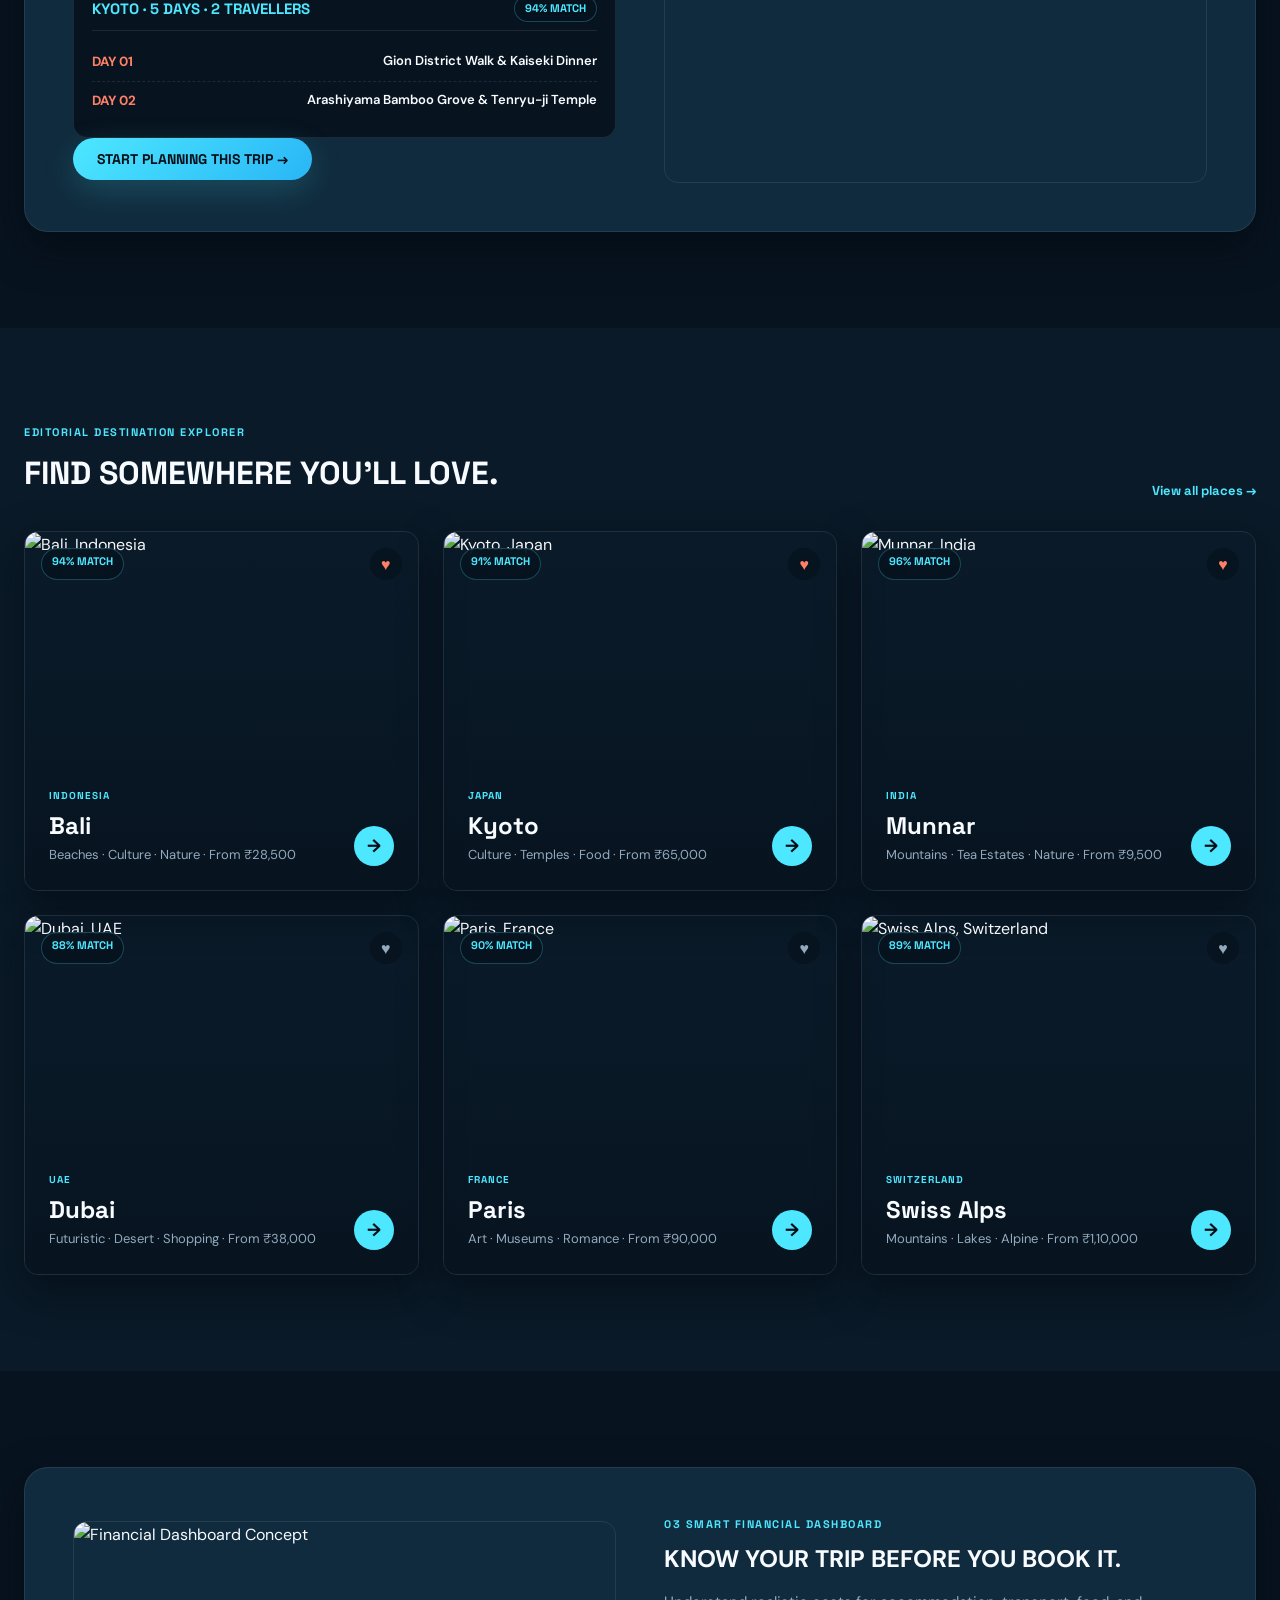
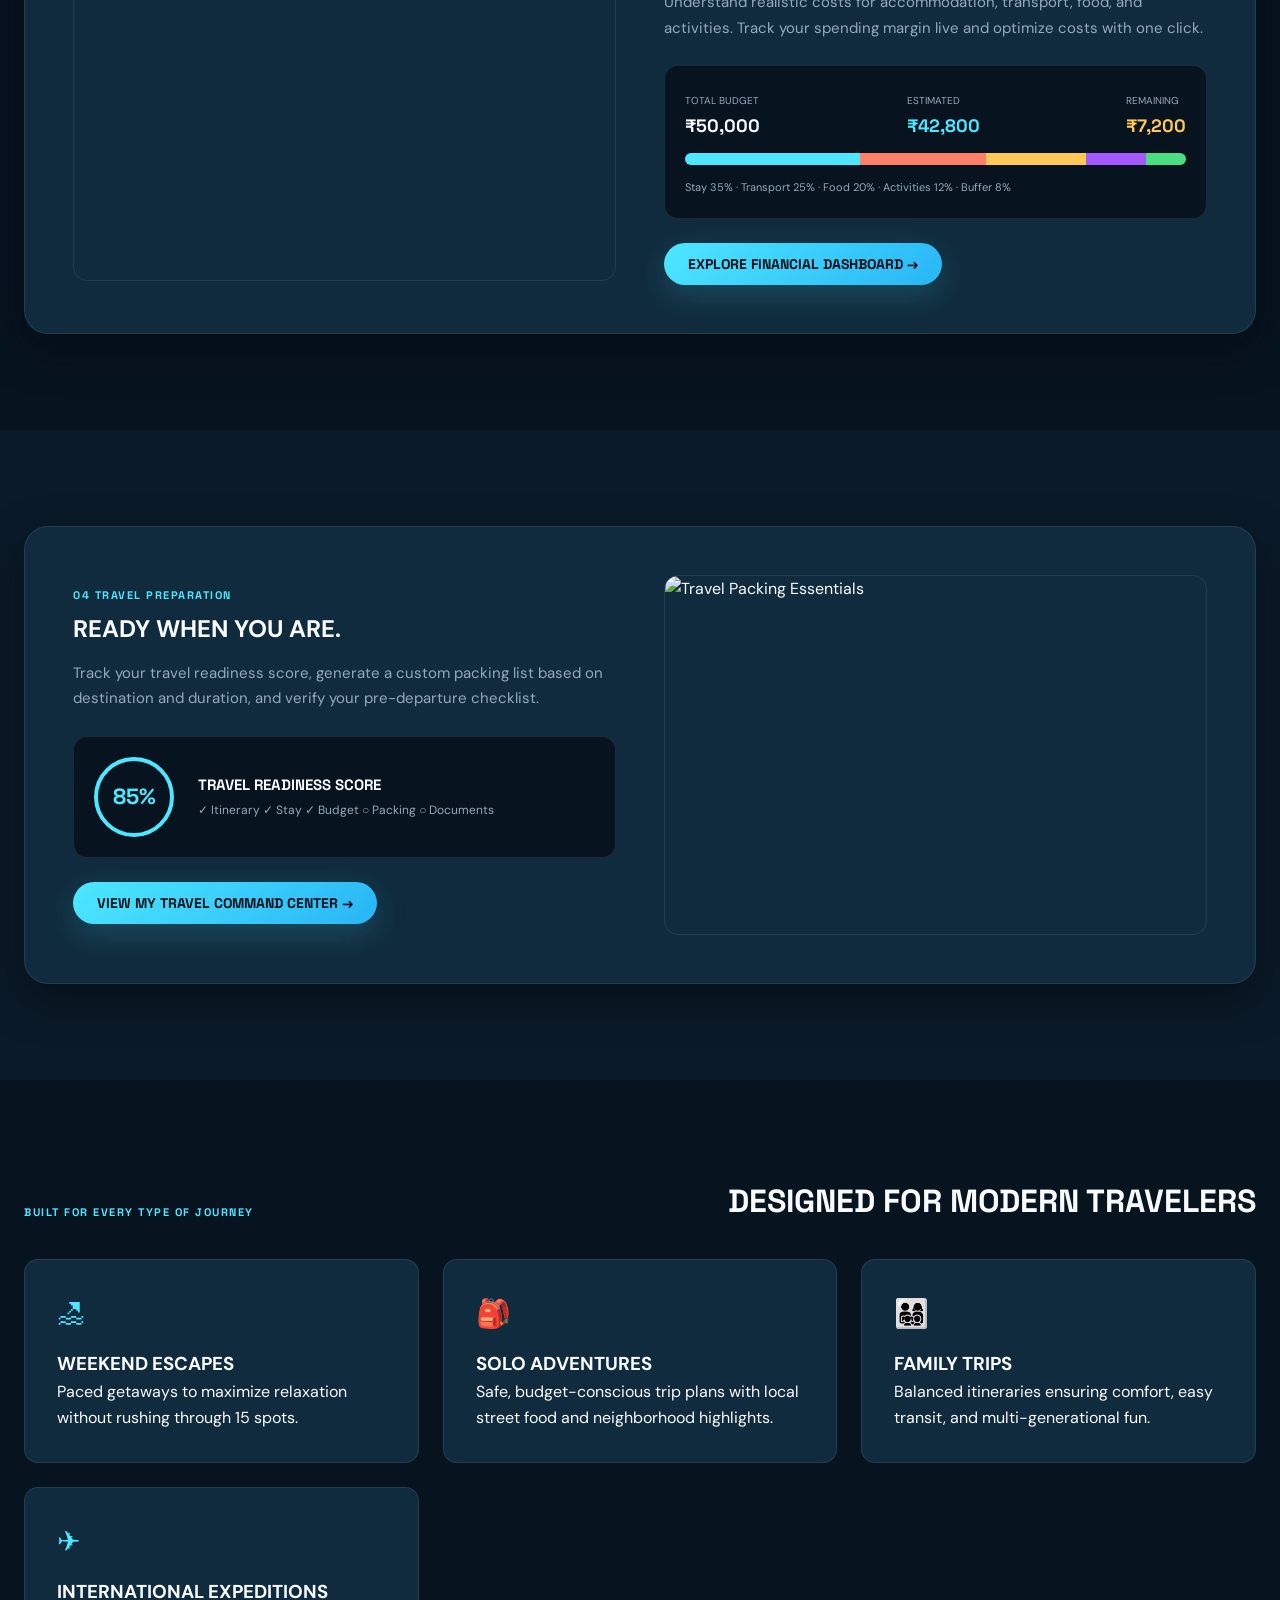
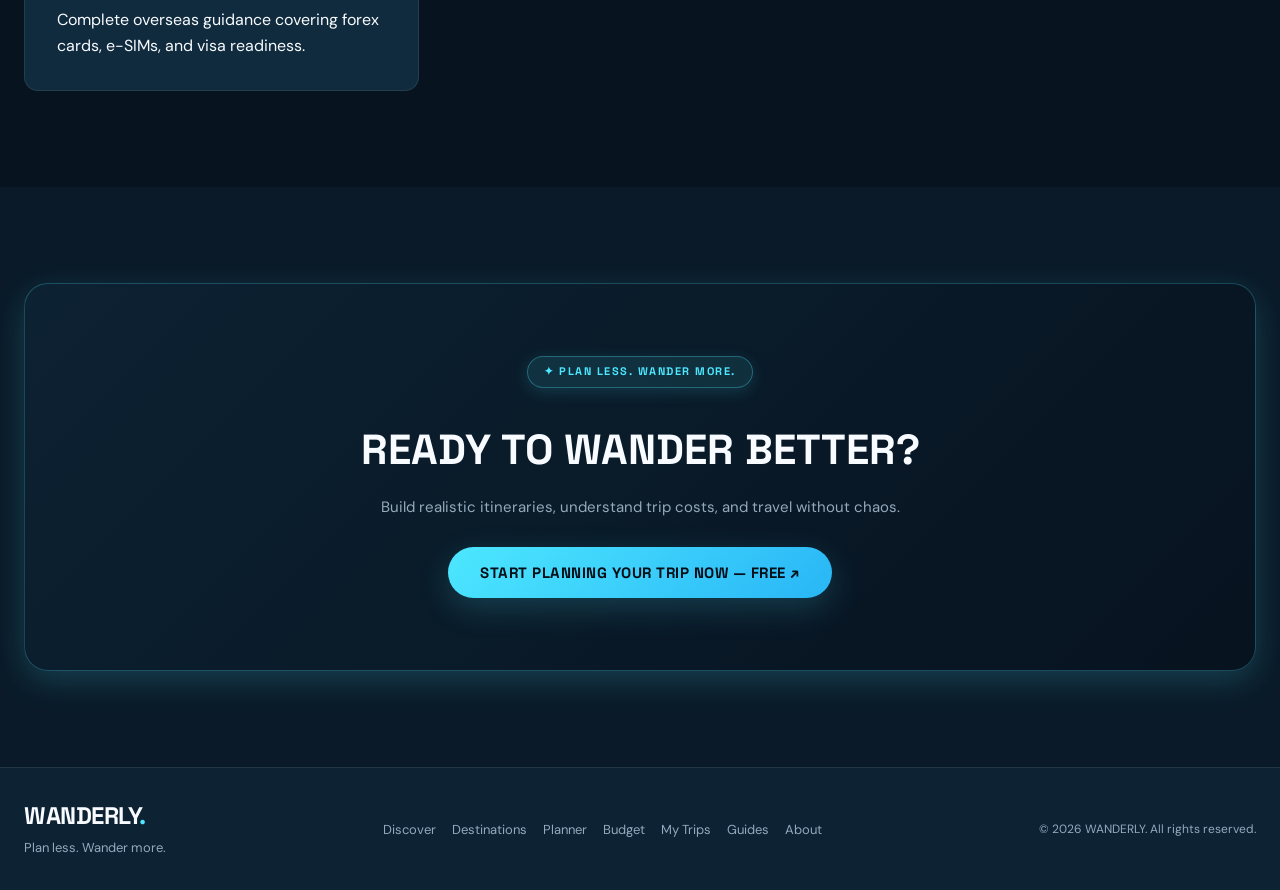
==== commit c7743e40: "fix(ui): replace heavy dark hero floating boxes with light translucent glass cards and crisp typogra" ====
--- a/index.html
+++ b/index.html
@@ -164,11 +164,11 @@
                             </div>
                         </div>
 
-                        <!-- TRANSLUCENT FLOATING CARDS -->
-                        <div class="floating-card card-1" onclick="openDestModal('kyoto')">
+                        <!-- PREMIUM TRANSLUCENT FLOATING GLASS CARDS -->
+                        <div class="floating-card card-1" onclick="openDestModal('kyoto')" title="View Kyoto Match Details">
                             <div class="icon-badge"><span class="ping-dot"></span>✦</div>
                             <div>
-                                <small>DESTINATION MATCH</small>
+                                <small class="badge-label-cyan">DESTINATION MATCH</small>
                                 <strong>KYOTO, JAPAN</strong>
                                 <span>94% MATCH · ₹42,800 EST.</span>
                             </div>
@@ -177,17 +177,17 @@
                         <div class="floating-card card-2">
                             <div class="icon-badge orange">85%</div>
                             <div>
-                                <small style="color:var(--accent-orange)">TRIP READINESS</small>
-                                <strong>4/5 Complete</strong>
-                                <span>✓ Stay ✓ Budget ○ Packing</span>
+                                <small class="badge-label-orange">TRIP READINESS</small>
+                                <strong>4/5 COMPLETE</strong>
+                                <span>✓ Stay · ✓ Budget · ○ Packing</span>
                             </div>
                         </div>
 
                         <div class="floating-card card-3">
                             <div class="icon-badge gold">₹</div>
                             <div>
-                                <small style="color:var(--accent-gold)">BUDGET HEALTH</small>
-                                <strong>₹7,200 Remaining</strong>
+                                <small class="badge-label-gold">BUDGET HEALTH</small>
+                                <strong>₹7,200 REMAINING</strong>
                                 <span>✓ Healthy Safety Margin</span>
                             </div>
                         </div>
--- a/style.css
+++ b/style.css
@@ -499,75 +499,110 @@
     z-index: 1;
 }
 
+/* PREMIUM TRANSLUCENT LIGHT GLASS FLOATING CARDS */
 .floating-card {
     position: absolute;
-    background: rgba(13, 34, 51, 0.78);
-    backdrop-filter: blur(14px);
-    border: 1px solid var(--border-glow);
-    padding: 14px 18px;
-    border-radius: var(--radius-md);
+    background: rgba(255, 255, 255, 0.88);
+    backdrop-filter: blur(18px);
+    -webkit-backdrop-filter: blur(18px);
+    border: 1px solid rgba(255, 255, 255, 0.75);
+    padding: 12px 18px;
+    border-radius: 20px;
     display: flex;
     align-items: center;
     gap: 12px;
-    box-shadow: var(--shadow-card);
+    box-shadow: 0 20px 48px rgba(7, 19, 31, 0.14), 0 4px 16px rgba(0, 0, 0, 0.04);
     cursor: pointer;
-    transition: transform 0.25s ease;
+    transition: transform 0.3s cubic-bezier(0.16, 1, 0.3, 1), box-shadow 0.3s ease;
     z-index: 3;
 
     &:hover {
-        transform: translateY(-4px);
+        transform: translateY(-4px) scale(1.02);
+        box-shadow: 0 26px 56px rgba(7, 19, 31, 0.22);
     }
 
     small {
         font-family: var(--font-heading);
         font-size: 10px;
-        color: var(--accent-cyan);
-        font-weight: 700;
-        letter-spacing: 1px;
+        font-weight: 800;
+        letter-spacing: 1.2px;
+        text-transform: uppercase;
         display: block;
+        margin-bottom: 2px;
     }
 
     strong {
         font-family: var(--font-heading);
         font-size: 14px;
-        color: var(--text-white);
+        font-weight: 700;
+        color: #07131F !important;
         display: block;
+        line-height: 1.25;
     }
 
     span {
         font-size: 12px;
-        color: var(--text-muted);
-    }
-}
-
-.floating-card.card-1 { top: 20px; left: -24px; }
-.floating-card.card-2 { bottom: 80px; right: -24px; }
-.floating-card.card-3 { bottom: -18px; left: 24px; }
+        font-weight: 600;
+        color: #53697A !important;
+        display: block;
+        margin-top: 1px;
+    }
+}
+
+.badge-label-cyan { color: #08BFEF !important; }
+.badge-label-orange { color: #E05A40 !important; }
+.badge-label-gold { color: #C89520 !important; }
+
+@keyframes floatGlassCard {
+    0%, 100% { transform: translateY(0); }
+    50% { transform: translateY(-6px); }
+}
+
+.floating-card.card-1 {
+    top: 24px;
+    left: -20px;
+    animation: floatGlassCard 5s ease-in-out infinite;
+}
+
+.floating-card.card-2 {
+    bottom: 50px;
+    right: -20px;
+    animation: floatGlassCard 6s ease-in-out infinite;
+    animation-delay: 2.2s;
+}
+
+.floating-card.card-3 {
+    bottom: -18px;
+    left: 20px;
+    animation: floatGlassCard 5.5s ease-in-out infinite;
+    animation-delay: 1.1s;
+}
 
 .ping-dot {
     display: inline-block;
     width: 6px;
     height: 6px;
     border-radius: 50%;
-    background: var(--accent-cyan);
-    margin-right: 6px;
-    box-shadow: 0 0 8px var(--accent-cyan);
+    background: #08BFEF;
+    margin-right: 5px;
+    box-shadow: 0 0 8px #08BFEF;
 }
 
 .icon-badge {
-    width: 36px;
-    height: 36px;
+    width: 38px;
+    height: 38px;
     border-radius: 50%;
-    background: rgba(77, 231, 255, 0.15);
-    color: var(--accent-cyan);
+    background: rgba(8, 191, 239, 0.14);
+    color: #008CB8;
     display: flex;
     align-items: center;
     justify-content: center;
     font-weight: 700;
     font-size: 14px;
-
-    &.orange { background: rgba(255, 128, 102, 0.2); color: var(--accent-orange); }
-    &.gold { background: rgba(255, 200, 87, 0.2); color: var(--accent-gold); }
+    flex-shrink: 0;
+
+    &.orange { background: rgba(255, 128, 102, 0.16); color: #D64B32; }
+    &.gold { background: rgba(255, 200, 87, 0.22); color: #9E7008; }
 }
 
 /* SECTION BACKGROUND RHYTHM */
@@ -1697,6 +1732,30 @@
     .trust-strip { grid-template-columns: 1fr; }
     .planner-form-grid, .add-expense-card { grid-template-columns: 1fr; }
     .cost-breakdown-grid { grid-template-columns: 1fr 1fr; }
-    .floating-card { display: none; }
+    
+    /* MOBILE HERO FLOATING CARDS BEHAVIOR */
+    .hero-visual-wrapper {
+        display: flex;
+        flex-direction: column;
+        gap: 12px;
+        margin-top: 24px;
+    }
+    .hero-main-card {
+        height: 280px;
+    }
+    .floating-card {
+        position: relative;
+        top: auto !important;
+        left: auto !important;
+        right: auto !important;
+        bottom: auto !important;
+        width: 100%;
+        animation: none !important;
+        background: rgba(255, 255, 255, 0.92);
+        box-shadow: 0 8px 24px rgba(7, 19, 31, 0.08);
+    }
+    .floating-card.card-3 {
+        display: none; /* Keep hero clean on mobile with top 2 essential cards */
+    }
     .quick-section { padding: 64px 0; }
 }
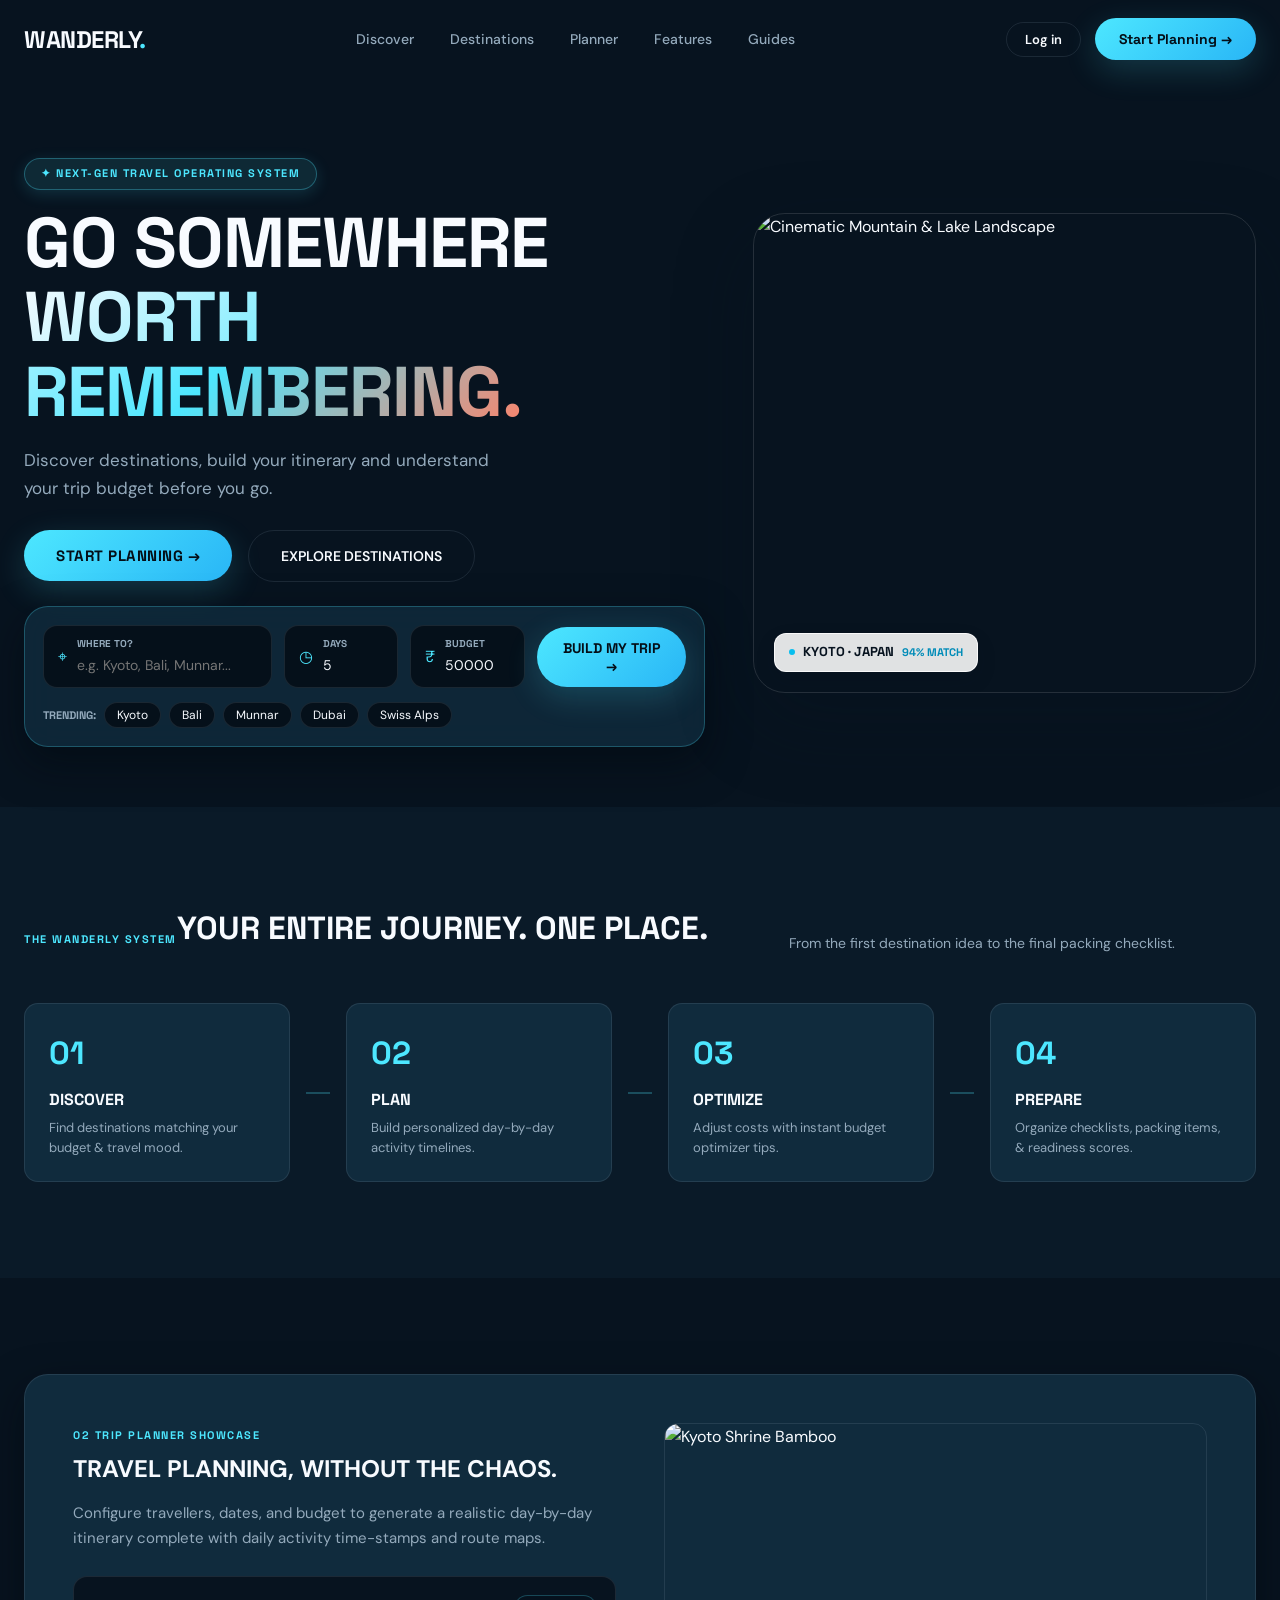
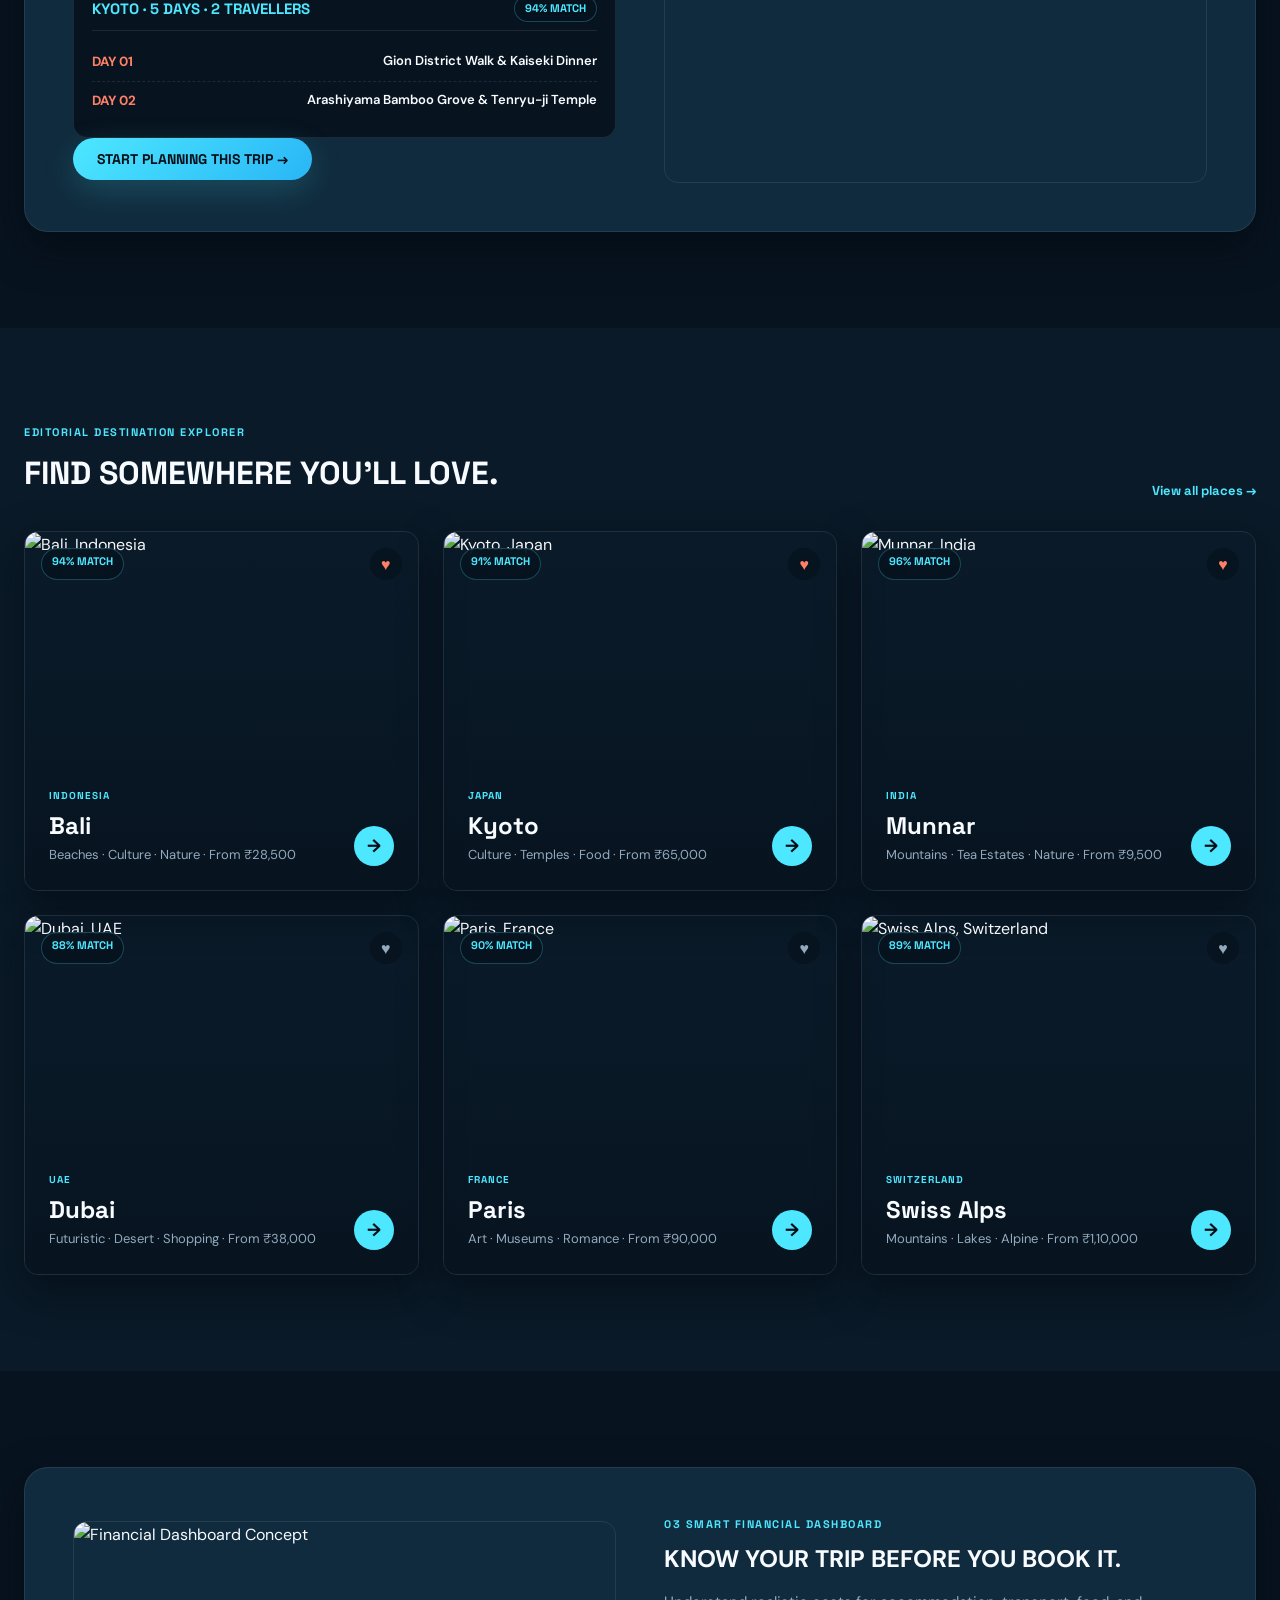
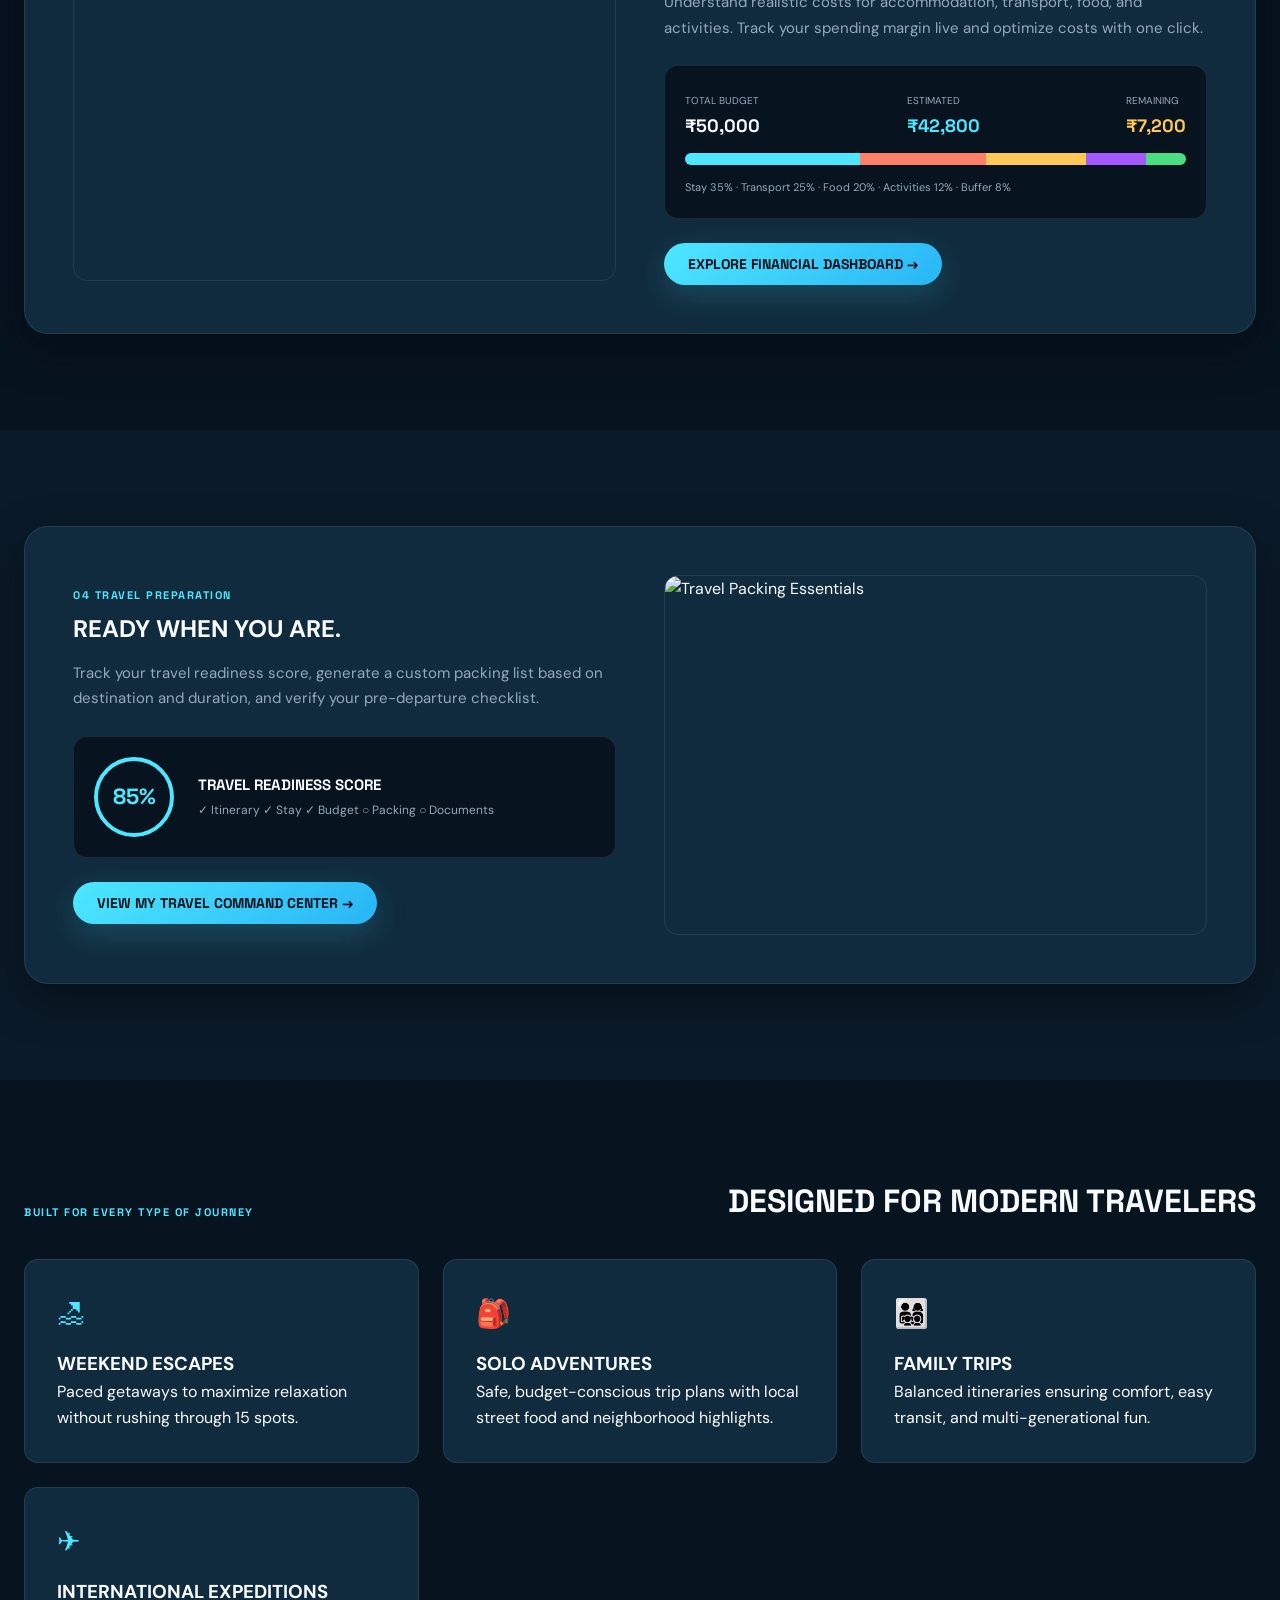
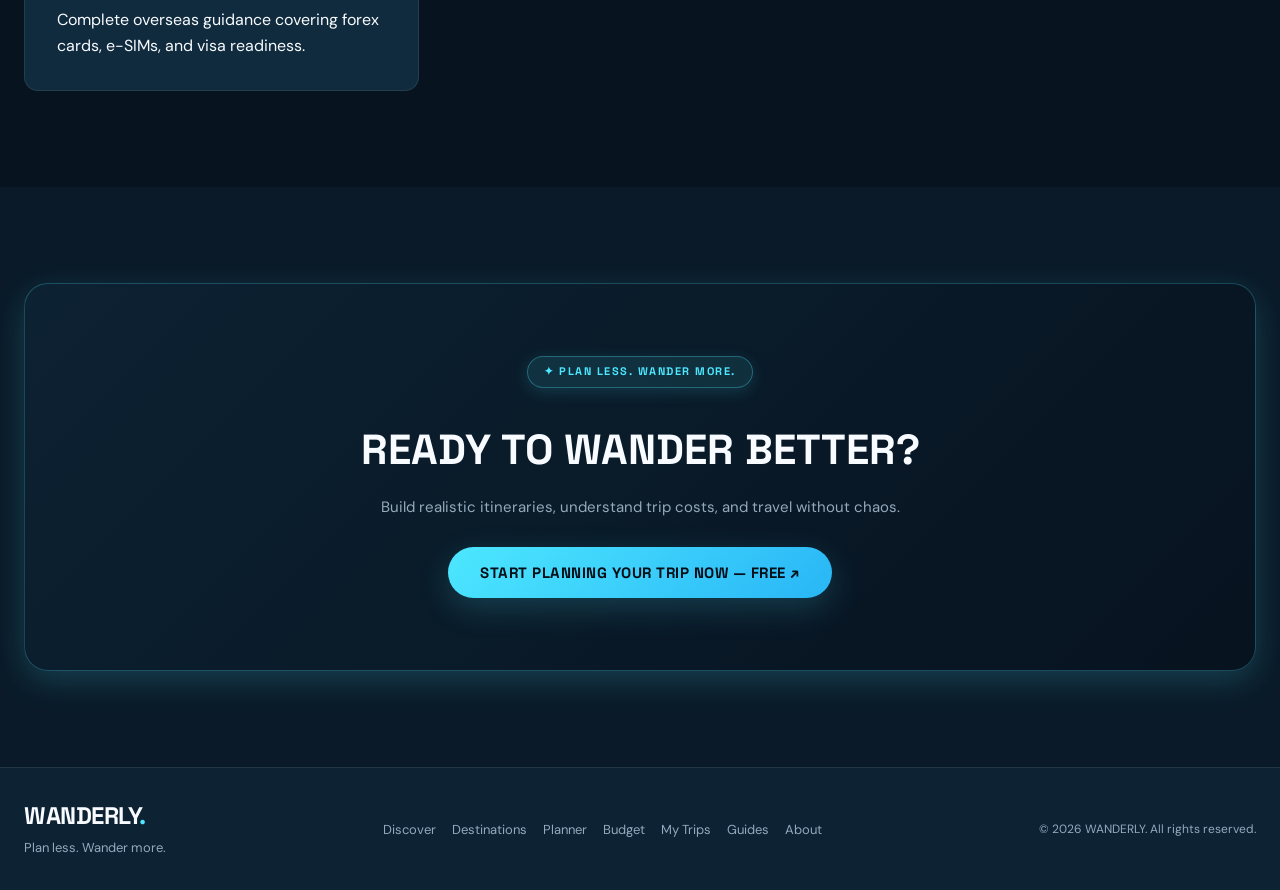
==== commit aec513f3: "fix(ui): completely remove hero floating card system for a clean editorial hero composition" ====
--- a/index.html
+++ b/index.html
@@ -154,41 +154,14 @@
                         </div>
                     </div>
 
-                    <!-- CINEMATIC DESTINATION VISUAL DECK -->
+                    <!-- CINEMATIC DESTINATION VISUAL -->
                     <div class="hero-visual-wrapper">
                         <div class="hero-main-card">
                             <img src="https://images.unsplash.com/photo-1506744038136-46273834b3fb?auto=format&fit=crop&w=1200&q=85" alt="Cinematic Mountain & Lake Landscape">
-                            <div class="hero-img-overlay">
-                                <span class="country-tag">SWITZERLAND · ALPINE ADVENTURE</span>
-                                <strong style="font-family:var(--font-heading); font-size:18px; display:block; color:#FFF;">Lake Lucerne & Peak Trails</strong>
-                            </div>
-                        </div>
-
-                        <!-- PREMIUM TRANSLUCENT FLOATING GLASS CARDS -->
-                        <div class="floating-card card-1" onclick="openDestModal('kyoto')" title="View Kyoto Match Details">
-                            <div class="icon-badge"><span class="ping-dot"></span>✦</div>
-                            <div>
-                                <small class="badge-label-cyan">DESTINATION MATCH</small>
-                                <strong>KYOTO, JAPAN</strong>
-                                <span>94% MATCH · ₹42,800 EST.</span>
-                            </div>
-                        </div>
-
-                        <div class="floating-card card-2">
-                            <div class="icon-badge orange">85%</div>
-                            <div>
-                                <small class="badge-label-orange">TRIP READINESS</small>
-                                <strong>4/5 COMPLETE</strong>
-                                <span>✓ Stay · ✓ Budget · ○ Packing</span>
-                            </div>
-                        </div>
-
-                        <div class="floating-card card-3">
-                            <div class="icon-badge gold">₹</div>
-                            <div>
-                                <small class="badge-label-gold">BUDGET HEALTH</small>
-                                <strong>₹7,200 REMAINING</strong>
-                                <span>✓ Healthy Safety Margin</span>
+                            <div class="hero-image-pill-label">
+                                <span class="pill-dot"></span>
+                                <strong>KYOTO · JAPAN</strong>
+                                <small>94% MATCH</small>
                             </div>
                         </div>
                     </div>
--- a/style.css
+++ b/style.css
@@ -471,11 +471,11 @@
 
 .hero-main-card {
     position: relative;
-    border-radius: var(--radius-lg);
+    border-radius: 32px;
     overflow: hidden;
-    height: 440px;
-    box-shadow: var(--shadow-card);
-    border: 1px solid var(--border-subtle);
+    height: 480px;
+    box-shadow: 0 30px 80px rgba(7, 19, 31, 0.25);
+    border: 1px solid rgba(255, 255, 255, 0.12);
 
     img {
         width: 100%;
@@ -485,124 +485,46 @@
     }
 
     &:hover img {
-        transform: scale(1.05);
-    }
-}
-
-.hero-img-overlay {
+        transform: scale(1.04);
+    }
+}
+
+.hero-image-pill-label {
     position: absolute;
-    bottom: 0;
-    left: 0;
-    right: 0;
-    background: linear-gradient(0deg, rgba(7, 19, 31, 0.95) 0%, transparent 100%);
-    padding: 24px;
-    z-index: 1;
-}
-
-/* PREMIUM TRANSLUCENT LIGHT GLASS FLOATING CARDS */
-.floating-card {
-    position: absolute;
+    bottom: 20px;
+    left: 20px;
     background: rgba(255, 255, 255, 0.88);
-    backdrop-filter: blur(18px);
-    -webkit-backdrop-filter: blur(18px);
-    border: 1px solid rgba(255, 255, 255, 0.75);
-    padding: 12px 18px;
-    border-radius: 20px;
-    display: flex;
-    align-items: center;
-    gap: 12px;
-    box-shadow: 0 20px 48px rgba(7, 19, 31, 0.14), 0 4px 16px rgba(0, 0, 0, 0.04);
-    cursor: pointer;
-    transition: transform 0.3s cubic-bezier(0.16, 1, 0.3, 1), box-shadow 0.3s ease;
-    z-index: 3;
-
-    &:hover {
-        transform: translateY(-4px) scale(1.02);
-        box-shadow: 0 26px 56px rgba(7, 19, 31, 0.22);
-    }
-
-    small {
-        font-family: var(--font-heading);
-        font-size: 10px;
-        font-weight: 800;
-        letter-spacing: 1.2px;
-        text-transform: uppercase;
-        display: block;
-        margin-bottom: 2px;
-    }
-
-    strong {
-        font-family: var(--font-heading);
-        font-size: 14px;
-        font-weight: 700;
-        color: #07131F !important;
-        display: block;
-        line-height: 1.25;
-    }
-
-    span {
-        font-size: 12px;
-        font-weight: 600;
-        color: #53697A !important;
-        display: block;
-        margin-top: 1px;
-    }
-}
-
-.badge-label-cyan { color: #08BFEF !important; }
-.badge-label-orange { color: #E05A40 !important; }
-.badge-label-gold { color: #C89520 !important; }
-
-@keyframes floatGlassCard {
-    0%, 100% { transform: translateY(0); }
-    50% { transform: translateY(-6px); }
-}
-
-.floating-card.card-1 {
-    top: 24px;
-    left: -20px;
-    animation: floatGlassCard 5s ease-in-out infinite;
-}
-
-.floating-card.card-2 {
-    bottom: 50px;
-    right: -20px;
-    animation: floatGlassCard 6s ease-in-out infinite;
-    animation-delay: 2.2s;
-}
-
-.floating-card.card-3 {
-    bottom: -18px;
-    left: 20px;
-    animation: floatGlassCard 5.5s ease-in-out infinite;
-    animation-delay: 1.1s;
-}
-
-.ping-dot {
-    display: inline-block;
+    backdrop-filter: blur(12px);
+    -webkit-backdrop-filter: blur(12px);
+    border-radius: 12px;
+    padding: 8px 14px;
+    display: flex;
+    align-items: center;
+    gap: 8px;
+    box-shadow: 0 8px 20px rgba(7, 19, 31, 0.12);
+    z-index: 2;
+    border: 1px solid rgba(255, 255, 255, 0.8);
+}
+
+.hero-image-pill-label .pill-dot {
     width: 6px;
     height: 6px;
     border-radius: 50%;
     background: #08BFEF;
-    margin-right: 5px;
-    box-shadow: 0 0 8px #08BFEF;
-}
-
-.icon-badge {
-    width: 38px;
-    height: 38px;
-    border-radius: 50%;
-    background: rgba(8, 191, 239, 0.14);
+}
+
+.hero-image-pill-label strong {
+    font-family: var(--font-heading);
+    font-size: 13px;
+    font-weight: 700;
+    color: #07131F;
+}
+
+.hero-image-pill-label small {
+    font-family: var(--font-heading);
+    font-size: 11px;
+    font-weight: 700;
     color: #008CB8;
-    display: flex;
-    align-items: center;
-    justify-content: center;
-    font-weight: 700;
-    font-size: 14px;
-    flex-shrink: 0;
-
-    &.orange { background: rgba(255, 128, 102, 0.16); color: #D64B32; }
-    &.gold { background: rgba(255, 200, 87, 0.22); color: #9E7008; }
 }
 
 /* SECTION BACKGROUND RHYTHM */
@@ -1732,30 +1654,6 @@
     .trust-strip { grid-template-columns: 1fr; }
     .planner-form-grid, .add-expense-card { grid-template-columns: 1fr; }
     .cost-breakdown-grid { grid-template-columns: 1fr 1fr; }
-    
-    /* MOBILE HERO FLOATING CARDS BEHAVIOR */
-    .hero-visual-wrapper {
-        display: flex;
-        flex-direction: column;
-        gap: 12px;
-        margin-top: 24px;
-    }
-    .hero-main-card {
-        height: 280px;
-    }
-    .floating-card {
-        position: relative;
-        top: auto !important;
-        left: auto !important;
-        right: auto !important;
-        bottom: auto !important;
-        width: 100%;
-        animation: none !important;
-        background: rgba(255, 255, 255, 0.92);
-        box-shadow: 0 8px 24px rgba(7, 19, 31, 0.08);
-    }
-    .floating-card.card-3 {
-        display: none; /* Keep hero clean on mobile with top 2 essential cards */
-    }
+    .hero-main-card { height: 280px; border-radius: 20px; }
     .quick-section { padding: 64px 0; }
 }
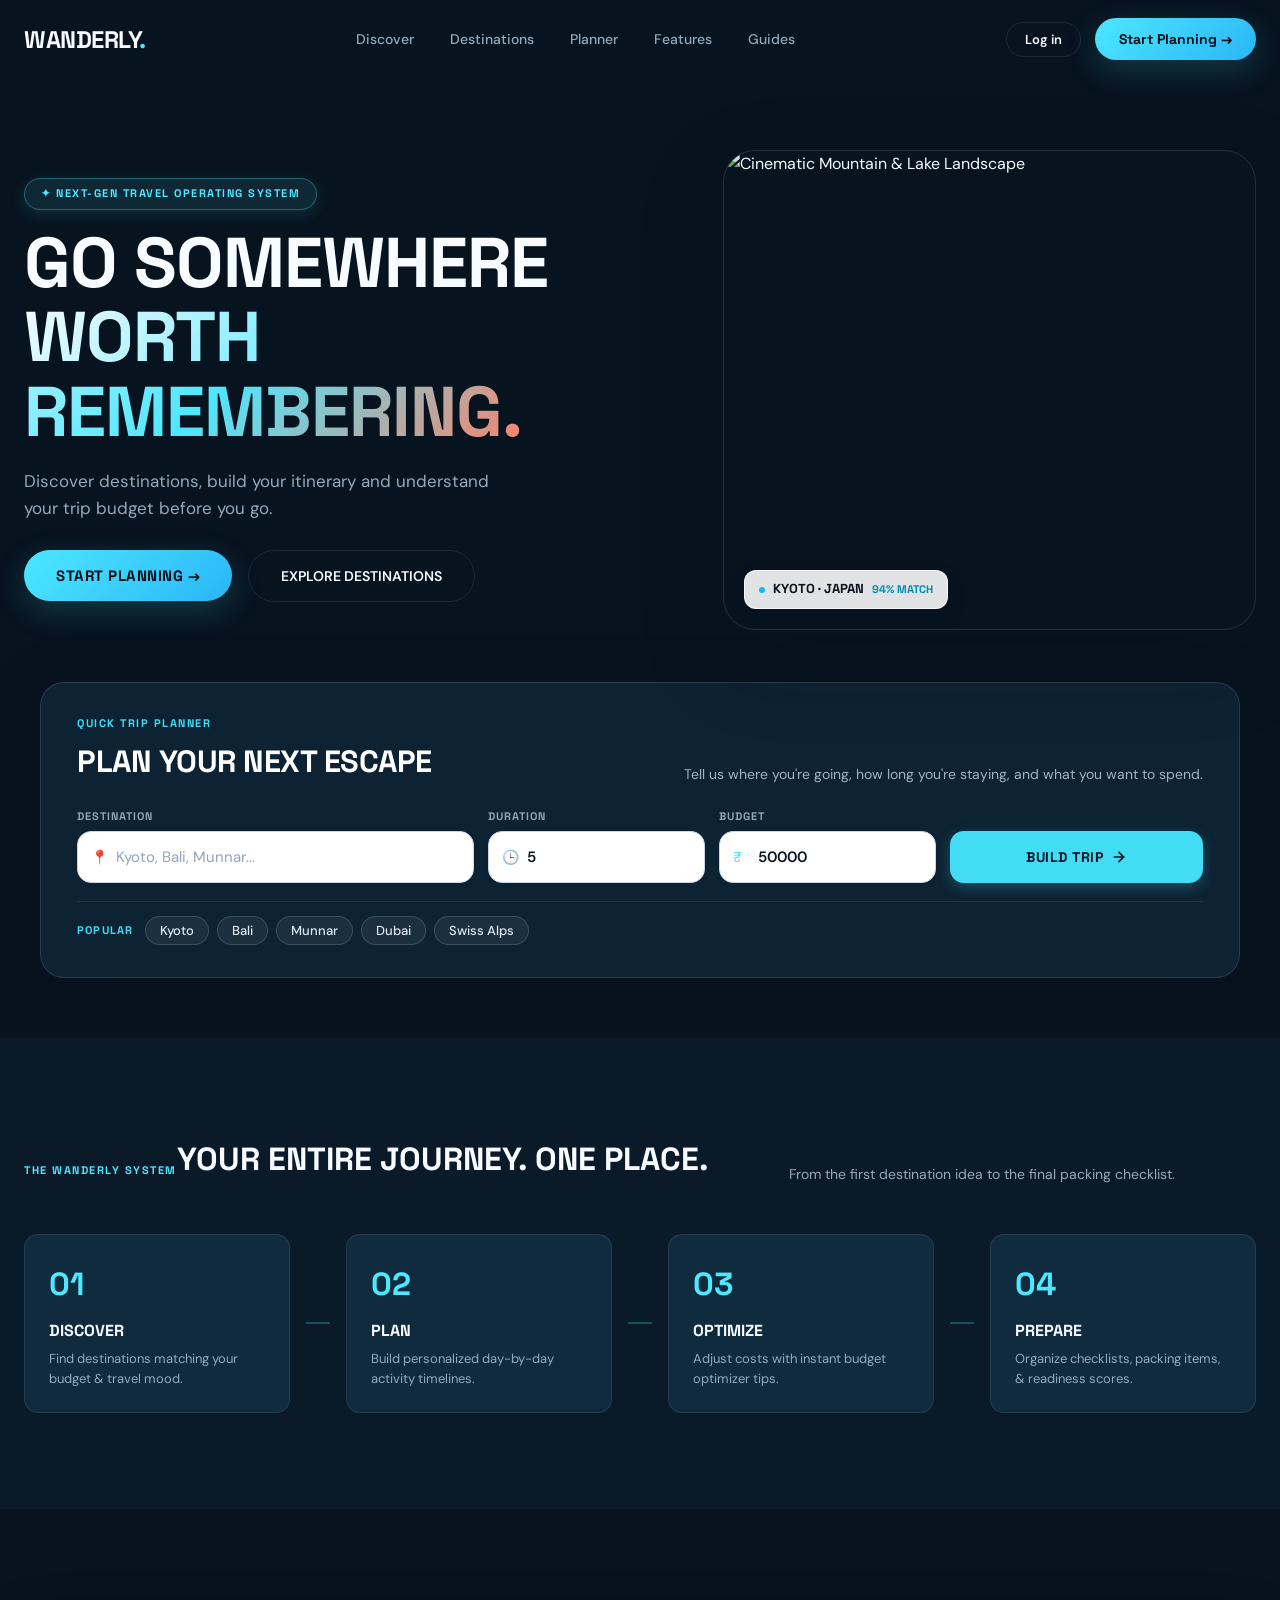
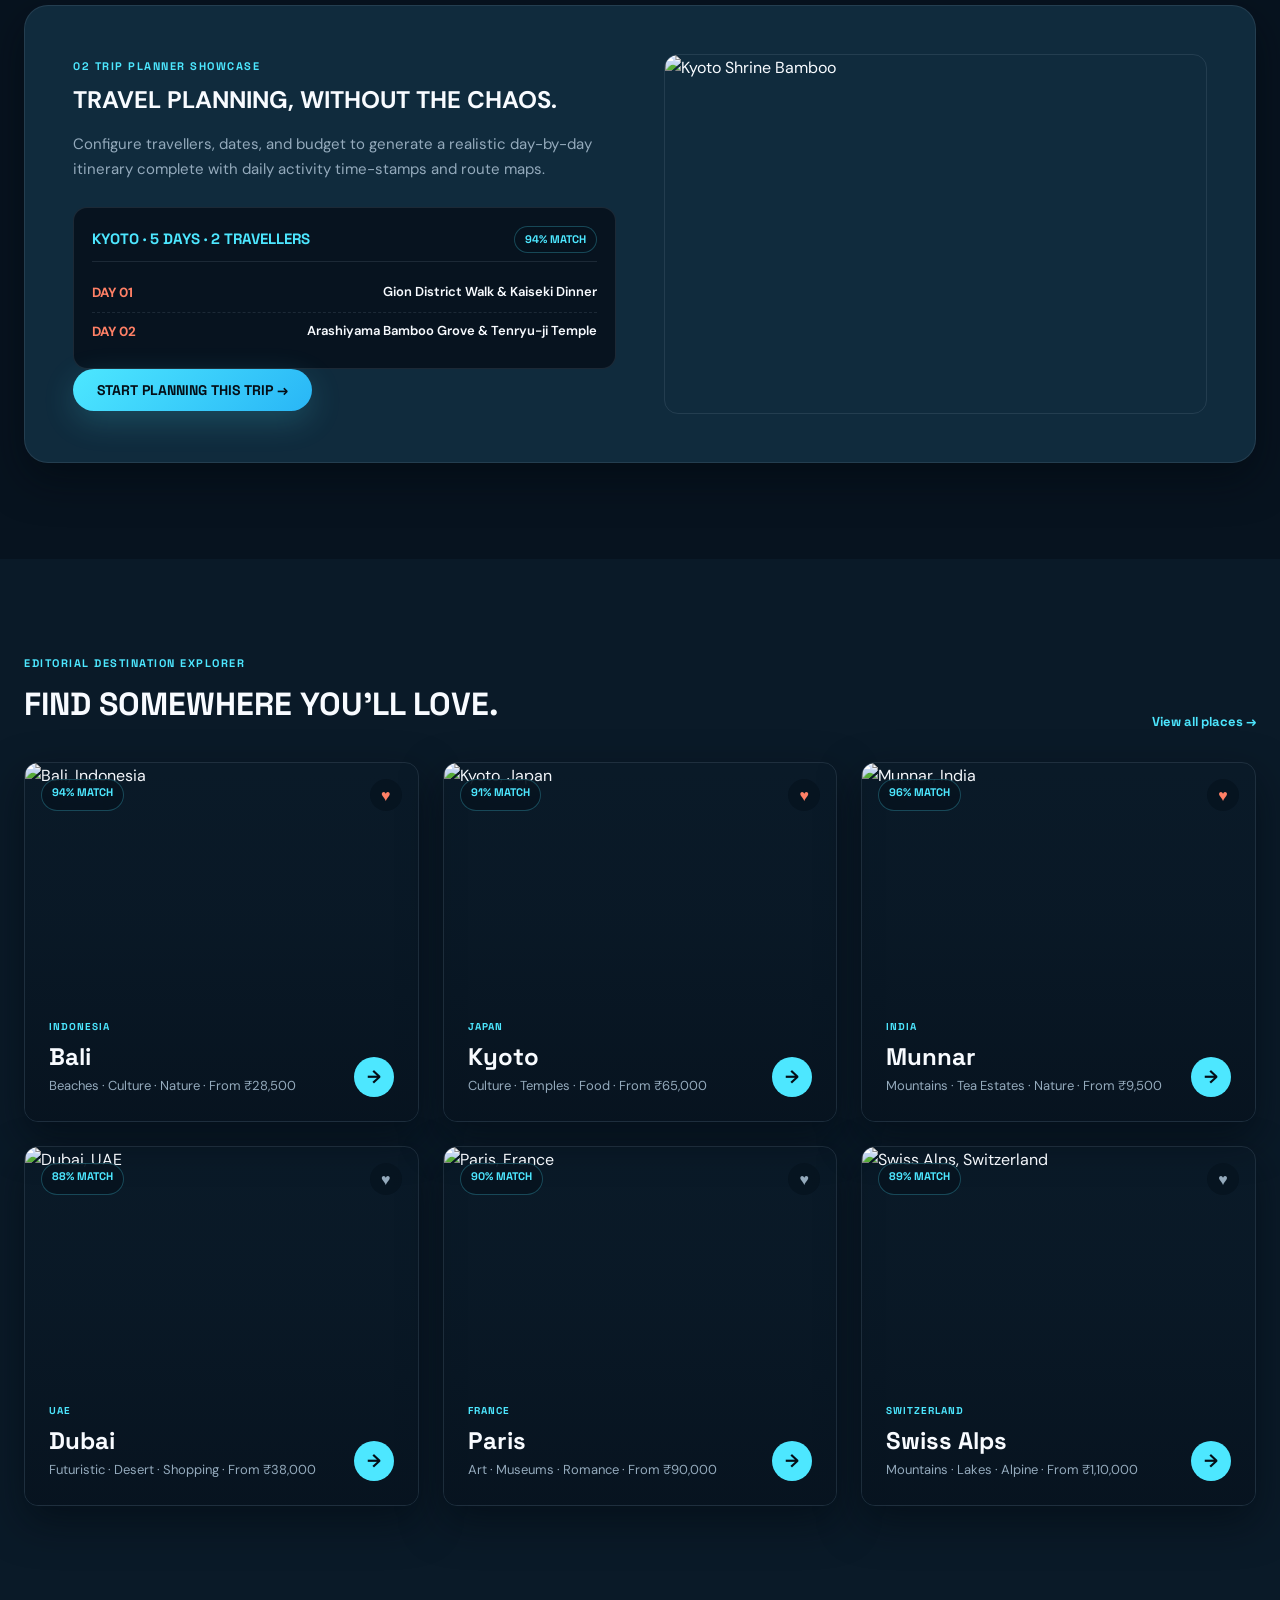
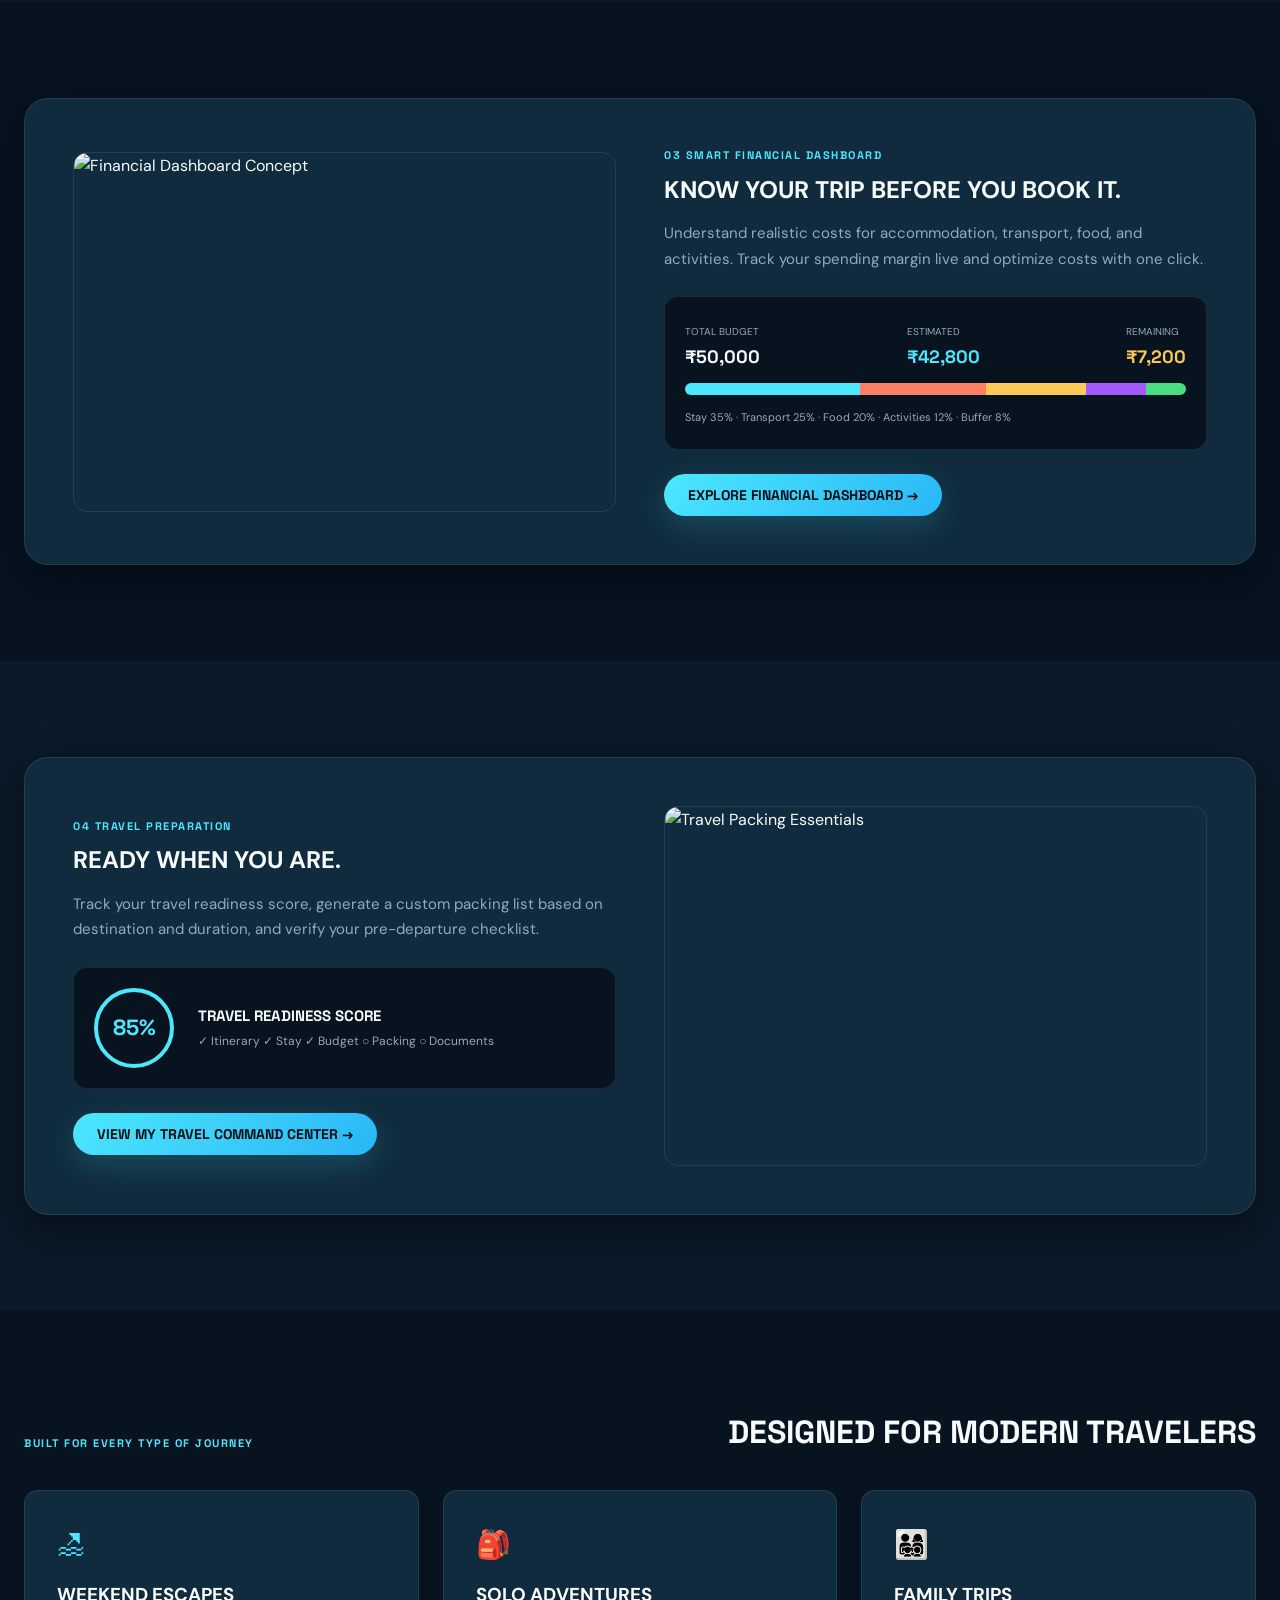
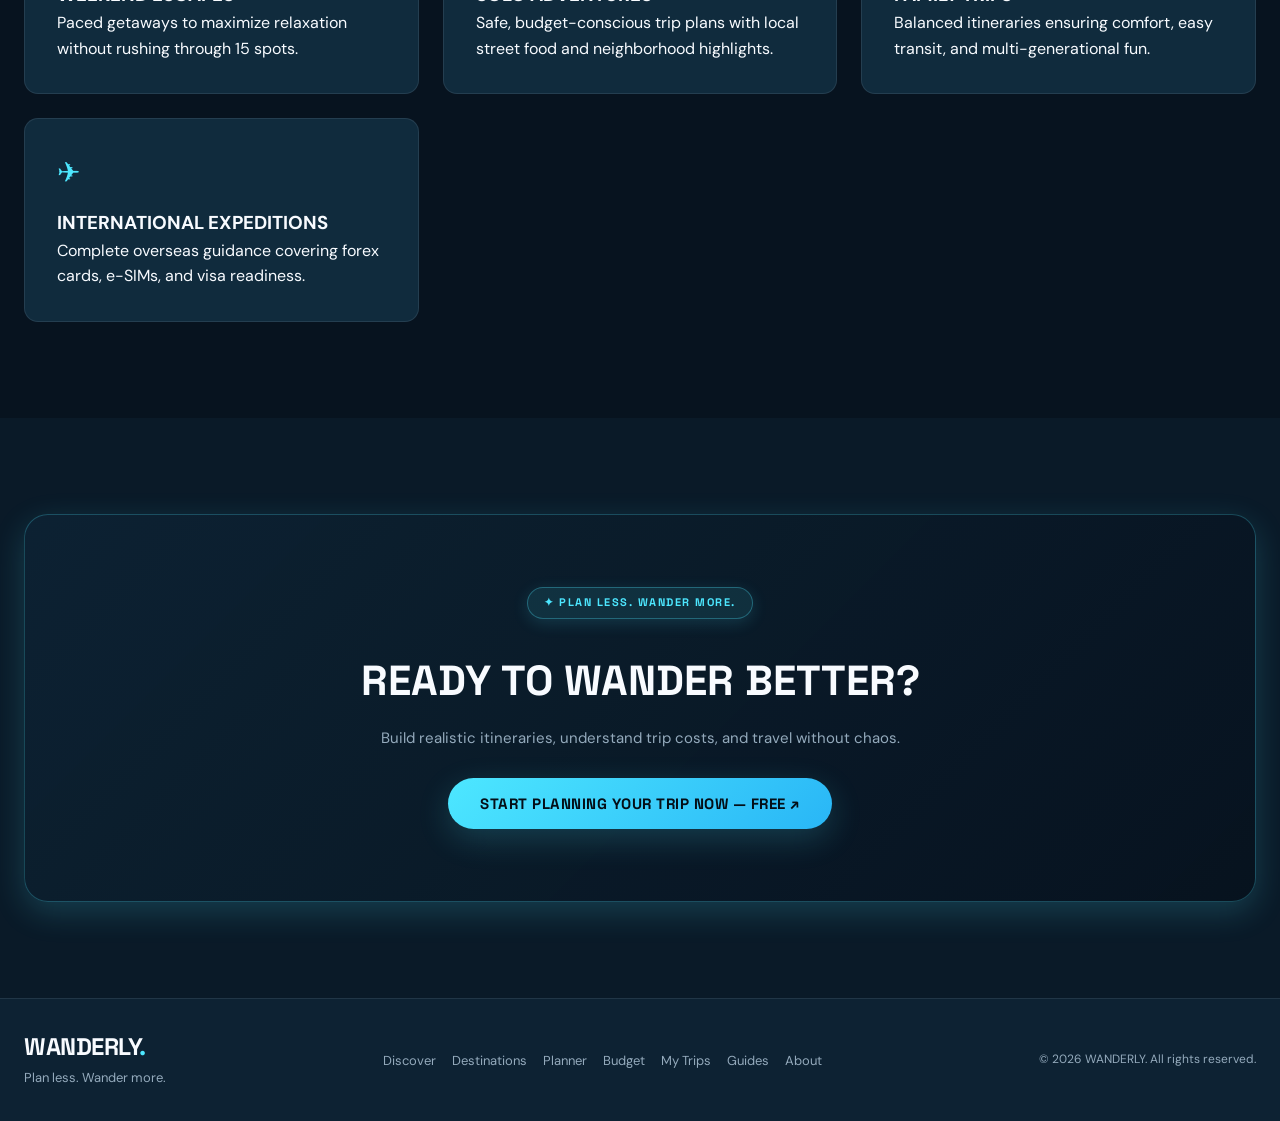
==== commit ad43424d: "refactor(ui): redesign quick trip planner module with baseline horizontal bar and clean hero image s" ====
--- a/index.html
+++ b/index.html
@@ -91,77 +91,96 @@
         <section id="page-landing" class="page active">
             <!-- CINEMATIC LANDING HERO -->
             <div class="hero">
-                <div class="container hero-container">
-                    <div class="hero-content">
-                        <span class="hero-eyebrow-pill">✦ NEXT-GEN TRAVEL OPERATING SYSTEM</span>
-
-                        <h1 class="hero-headline">
-                            GO SOMEWHERE<br>
-                            <span class="highlight-gradient">WORTH REMEMBERING.</span>
-                        </h1>
-
-                        <p class="hero-subtext">
-                            Discover destinations, build your itinerary and understand your trip budget before you go.
-                        </p>
-
-                        <div class="hero-actions">
-                            <button type="button" class="primary-btn lg" onclick="requireAuthNav('planner')">
-                                START PLANNING →
-                            </button>
-
-                            <button type="button" class="outline-btn lg" onclick="navigateTo('destinations')">
-                                EXPLORE DESTINATIONS
-                            </button>
-                        </div>
-
-                        <!-- FLOATING GLASS TRAVEL PLANNER -->
-                        <div class="hero-search-strip margin-top-md">
-                            <div class="hero-search-inner">
-                                <div class="search-field">
-                                    <span class="field-icon">⌖</span>
-                                    <div>
-                                        <label for="landingQuickDest">WHERE TO?</label>
-                                        <input type="text" id="landingQuickDest" placeholder="e.g. Kyoto, Bali, Munnar..." autocomplete="off">
-                                    </div>
-                                </div>
-                                <div class="search-field">
-                                    <span class="field-icon">◷</span>
-                                    <div>
-                                        <label for="landingQuickDays">DAYS</label>
-                                        <input type="number" id="landingQuickDays" value="5">
-                                    </div>
-                                </div>
-                                <div class="search-field">
+                <div class="container">
+                    <!-- HERO TOP SPLIT GRID -->
+                    <div class="hero-top-grid">
+                        <div class="hero-text-col">
+                            <span class="hero-eyebrow-pill">✦ NEXT-GEN TRAVEL OPERATING SYSTEM</span>
+
+                            <h1 class="hero-headline">
+                                GO SOMEWHERE<br>
+                                <span class="highlight-gradient">WORTH REMEMBERING.</span>
+                            </h1>
+
+                            <p class="hero-subtext">
+                                Discover destinations, build your itinerary and understand your trip budget before you go.
+                            </p>
+
+                            <div class="hero-actions">
+                                <button type="button" class="primary-btn lg" onclick="requireAuthNav('planner')">
+                                    START PLANNING →
+                                </button>
+
+                                <button type="button" class="outline-btn lg" onclick="navigateTo('destinations')">
+                                    EXPLORE DESTINATIONS
+                                </button>
+                            </div>
+                        </div>
+
+                        <!-- CINEMATIC DESTINATION VISUAL -->
+                        <div class="hero-visual-col">
+                            <div class="hero-main-card">
+                                <img src="https://images.unsplash.com/photo-1506744038136-46273834b3fb?auto=format&fit=crop&w=1200&q=85" alt="Cinematic Mountain & Lake Landscape">
+                                <div class="hero-image-pill-label">
+                                    <span class="pill-dot"></span>
+                                    <strong>KYOTO · JAPAN</strong>
+                                    <small>94% MATCH</small>
+                                </div>
+                            </div>
+                        </div>
+                    </div>
+
+                    <!-- REFINED QUICK TRIP PLANNER MODULE -->
+                    <div class="quick-planner-module">
+                        <div class="planner-module-header">
+                            <div>
+                                <span class="module-accent-tag">QUICK TRIP PLANNER</span>
+                                <h2>PLAN YOUR NEXT ESCAPE</h2>
+                            </div>
+                            <p class="module-subtitle">Tell us where you're going, how long you're staying, and what you want to spend.</p>
+                        </div>
+
+                        <form class="planner-form-bar" onsubmit="event.preventDefault(); executeQuickPlan();">
+                            <div class="planner-field field-dest">
+                                <label for="landingQuickDest">DESTINATION</label>
+                                <div class="input-with-icon">
+                                    <span class="field-icon">📍</span>
+                                    <input type="text" id="landingQuickDest" placeholder="Kyoto, Bali, Munnar..." autocomplete="off">
+                                </div>
+                            </div>
+
+                            <div class="planner-field field-duration">
+                                <label for="landingQuickDays">DURATION</label>
+                                <div class="input-with-icon">
+                                    <span class="field-icon">🕒</span>
+                                    <input type="number" id="landingQuickDays" value="5" min="1" max="30">
+                                </div>
+                            </div>
+
+                            <div class="planner-field field-budget">
+                                <label for="landingQuickBudget">BUDGET</label>
+                                <div class="input-with-icon">
                                     <span class="field-icon">₹</span>
-                                    <div>
-                                        <label for="landingQuickBudget">BUDGET</label>
-                                        <input type="number" id="landingQuickBudget" value="50000">
-                                    </div>
-                                </div>
-                                <button type="button" class="primary-btn" onclick="executeQuickPlan()">
-                                    BUILD MY TRIP →
+                                    <input type="number" id="landingQuickBudget" value="50000" step="1000">
+                                </div>
+                            </div>
+
+                            <div class="planner-field field-btn">
+                                <button type="submit" class="planner-submit-btn" id="quickPlanSubmitBtn">
+                                    <span>BUILD TRIP</span>
+                                    <svg class="btn-arrow" width="16" height="16" viewBox="0 0 24 24" fill="none" stroke="currentColor" stroke-width="2.5" stroke-linecap="round" stroke-linejoin="round"><line x1="5" y1="12" x2="19" y2="12"></line><polyline points="12 5 19 12 12 19"></polyline></svg>
                                 </button>
                             </div>
-
-                            <div class="hero-trending-tags">
-                                <span>TRENDING:</span>
-                                <button type="button" class="tag-pill" onclick="planDestination('kyoto')">Kyoto</button>
-                                <button type="button" class="tag-pill" onclick="planDestination('bali')">Bali</button>
-                                <button type="button" class="tag-pill" onclick="planDestination('munnar')">Munnar</button>
-                                <button type="button" class="tag-pill" onclick="planDestination('dubai')">Dubai</button>
-                                <button type="button" class="tag-pill" onclick="planDestination('switzerland')">Swiss Alps</button>
-                            </div>
-                        </div>
-                    </div>
-
-                    <!-- CINEMATIC DESTINATION VISUAL -->
-                    <div class="hero-visual-wrapper">
-                        <div class="hero-main-card">
-                            <img src="https://images.unsplash.com/photo-1506744038136-46273834b3fb?auto=format&fit=crop&w=1200&q=85" alt="Cinematic Mountain & Lake Landscape">
-                            <div class="hero-image-pill-label">
-                                <span class="pill-dot"></span>
-                                <strong>KYOTO · JAPAN</strong>
-                                <small>94% MATCH</small>
+                        </form>
+
+                        <div class="planner-popular-strip">
+                            <span class="popular-label">POPULAR</span>
+                            <div class="chip-group">
+                                <button type="button" class="popular-chip" onclick="selectQuickChip('Kyoto', 'kyoto')">Kyoto</button>
+                                <button type="button" class="popular-chip" onclick="selectQuickChip('Bali', 'bali')">Bali</button>
+                                <button type="button" class="popular-chip" onclick="selectQuickChip('Munnar', 'munnar')">Munnar</button>
+                                <button type="button" class="popular-chip" onclick="selectQuickChip('Dubai', 'dubai')">Dubai</button>
+                                <button type="button" class="popular-chip" onclick="selectQuickChip('Swiss Alps', 'switzerland')">Swiss Alps</button>
                             </div>
                         </div>
                     </div>
--- a/style.css
+++ b/style.css
@@ -373,12 +373,12 @@
    PUBLIC LANDING PAGE (#page-landing)
 ========================================================= */
 .hero {
-    padding: 80px 0 60px;
-}
-
-.hero-container {
+    padding: 72px 0 60px;
+}
+
+.hero-top-grid {
     display: grid;
-    grid-template-columns: 1.15fr 0.85fr;
+    grid-template-columns: 1.1fr 0.9fr;
     gap: 48px;
     align-items: center;
 }
@@ -421,48 +421,203 @@
     align-items: center;
 }
 
-.hero-search-strip {
-    background: rgba(16, 43, 61, 0.85);
-    backdrop-filter: blur(16px);
-    border: 1px solid var(--border-glow);
-    border-radius: var(--radius-lg);
-    padding: 18px;
-    box-shadow: var(--shadow-card);
-}
-
-.hero-search-inner {
-    display: grid;
-    grid-template-columns: 2fr 1fr 1fr 1.3fr;
+/* REFINED QUICK TRIP PLANNER MODULE */
+.quick-planner-module {
+    margin-top: 52px;
+    background: #0D2233;
+    border: 1px solid rgba(255, 255, 255, 0.12);
+    border-radius: 24px;
+    padding: 32px 36px;
+    box-shadow: 0 24px 64px rgba(7, 19, 31, 0.4);
+    max-width: 1200px;
+    margin-left: auto;
+    margin-right: auto;
+}
+
+.planner-module-header {
+    display: flex;
+    justify-content: space-between;
+    align-items: flex-end;
+    margin-bottom: 22px;
+    gap: 20px;
+    flex-wrap: wrap;
+}
+
+.planner-module-header .module-accent-tag {
+    font-family: var(--font-heading);
+    font-size: 11px;
+    font-weight: 800;
+    letter-spacing: 1.5px;
+    color: #42DDF5;
+    text-transform: uppercase;
+    display: block;
+    margin-bottom: 4px;
+}
+
+.planner-module-header h2 {
+    font-family: var(--font-heading);
+    font-size: clamp(1.5rem, 2.4vw, 2.1rem);
+    font-weight: 700;
+    color: #FFFFFF;
+    margin: 0;
+    letter-spacing: -0.5px;
+}
+
+.planner-module-header .module-subtitle {
+    font-size: 14px;
+    color: #A0B3C6;
+    margin: 0;
+    max-width: 520px;
+}
+
+/* FORM BAR HORIZONTAL ALIGNMENT */
+.planner-form-bar {
+    display: flex;
+    align-items: flex-end;
+    gap: 14px;
+    margin-bottom: 18px;
+}
+
+.planner-field {
+    display: flex;
+    flex-direction: column;
+    gap: 6px;
+}
+
+.planner-field.field-dest { flex: 2.2; }
+.planner-field.field-duration { flex: 1.2; }
+.planner-field.field-budget { flex: 1.2; }
+.planner-field.field-btn { flex: 1.4; }
+
+.planner-field label {
+    font-family: var(--font-heading);
+    font-size: 11px;
+    font-weight: 700;
+    letter-spacing: 1px;
+    color: #8FA6B8;
+    text-transform: uppercase;
+}
+
+.input-with-icon {
+    position: relative;
+    display: flex;
+    align-items: center;
+}
+
+.input-with-icon .field-icon {
+    position: absolute;
+    left: 14px;
+    font-size: 14px;
+    color: #42DDF5;
+    pointer-events: none;
+    z-index: 2;
+}
+
+.input-with-icon input {
+    width: 100%;
+    height: 52px;
+    background: #FFFFFF;
+    border: 1px solid #CBD5E1;
+    border-radius: 14px;
+    padding: 0 16px 0 38px;
+    font-family: var(--font-body);
+    font-size: 15px;
+    font-weight: 600;
+    color: #07131F;
+    outline: none;
+    transition: all 0.2s ease;
+    box-shadow: 0 2px 6px rgba(0, 0, 0, 0.04);
+}
+
+.input-with-icon input::placeholder {
+    color: #94A3B8;
+    font-weight: 400;
+}
+
+.input-with-icon input:focus {
+    border-color: #42DDF5;
+    box-shadow: 0 0 0 4px rgba(66, 221, 245, 0.2);
+    background: #FFFFFF;
+}
+
+/* SUBMIT BUTTON STYLING */
+.planner-submit-btn {
+    width: 100%;
+    height: 52px;
+    background: #42DDF5;
+    color: #07131F;
+    border: none;
+    border-radius: 14px;
+    font-family: var(--font-heading);
+    font-size: 14px;
+    font-weight: 700;
+    letter-spacing: 0.5px;
+    display: flex;
+    align-items: center;
+    justify-content: center;
+    gap: 8px;
+    cursor: pointer;
+    transition: all 0.25s cubic-bezier(0.16, 1, 0.3, 1);
+    box-shadow: 0 4px 14px rgba(66, 221, 245, 0.25);
+}
+
+.planner-submit-btn:hover {
+    transform: translateY(-2px);
+    background: #5EE5FA;
+    box-shadow: 0 8px 24px rgba(66, 221, 245, 0.35);
+}
+
+.planner-submit-btn:hover .btn-arrow {
+    transform: translateX(4px);
+}
+
+.btn-arrow {
+    transition: transform 0.2s ease;
+}
+
+/* POPULAR DESTINATIONS STRIP */
+.planner-popular-strip {
+    display: flex;
+    align-items: center;
     gap: 12px;
-    align-items: center;
-}
-
-.hero-trending-tags {
+    padding-top: 14px;
+    border-top: 1px solid rgba(255, 255, 255, 0.08);
+}
+
+.popular-label {
+    font-family: var(--font-heading);
+    font-size: 11px;
+    font-weight: 800;
+    letter-spacing: 1.2px;
+    color: #42DDF5;
+    text-transform: uppercase;
+}
+
+.chip-group {
     display: flex;
     align-items: center;
     gap: 8px;
-    margin-top: 14px;
-
-    span {
-        font-size: 11px;
-        color: var(--text-muted);
-        font-weight: 700;
-        font-family: var(--font-heading);
-    }
-}
-
-.tag-pill {
-    background: var(--bg-input);
-    border: 1px solid var(--border-subtle);
-    color: var(--text-white);
-    padding: 4px 12px;
-    border-radius: var(--radius-full);
-    font-size: 12px;
-
-    &:hover {
-        border-color: var(--accent-cyan);
-        color: var(--accent-cyan);
-    }
+    flex-wrap: wrap;
+}
+
+.popular-chip {
+    background: rgba(255, 255, 255, 0.06);
+    border: 1px solid rgba(255, 255, 255, 0.15);
+    color: #E2E8F0;
+    font-family: var(--font-body);
+    font-size: 13px;
+    font-weight: 500;
+    padding: 5px 14px;
+    border-radius: 20px;
+    cursor: pointer;
+    transition: all 0.2s ease;
+}
+
+.popular-chip:hover {
+    background: rgba(66, 221, 245, 0.12);
+    border-color: #42DDF5;
+    color: #42DDF5;
+    transform: translateY(-1px);
 }
 
 .hero-visual-wrapper {
@@ -1632,9 +1787,12 @@
 
 /* RESPONSIVE BREAKPOINTS */
 @media (max-width: 1024px) {
-    .hero-container { grid-template-columns: 1fr; }
-    .hero-search-inner { grid-template-columns: 1fr 1fr; }
-    .hero-visual-wrapper { margin-top: 20px; }
+    .hero-top-grid { grid-template-columns: 1fr; gap: 32px; }
+    .hero-visual-col .hero-main-card { height: 340px; }
+    .quick-planner-module { padding: 28px 24px; margin-top: 36px; }
+    .planner-form-bar { display: grid; grid-template-columns: 1fr 1fr; gap: 14px; }
+    .planner-field.field-dest { grid-column: span 2; }
+    .planner-field.field-btn { grid-column: span 2; }
     .journey-timeline-steps { flex-direction: column; }
     .step-connector { width: 2px; height: 20px; align-self: flex-start; margin-left: 24px; }
     .trust-strip { grid-template-columns: repeat(2, 1fr); }
@@ -1649,11 +1807,15 @@
     .desktop-nav { display: none; }
     .mobile-menu-btn { display: block; }
     .hero-headline { font-size: clamp(2.8rem, 10vw, 3.8rem); }
-    .hero-search-inner { grid-template-columns: 1fr; }
+    .quick-planner-module { padding: 20px 16px; margin-top: 28px; border-radius: 18px; }
+    .planner-module-header { flex-direction: column; align-items: flex-start; gap: 6px; }
+    .planner-form-bar { grid-template-columns: 1fr; gap: 12px; }
+    .planner-field.field-dest { grid-column: span 1; }
+    .planner-field.field-btn { grid-column: span 1; }
+    .hero-main-card { height: 260px; border-radius: 20px; }
     .features-grid, .featured-grid, .directory-grid, .guides-grid, .saved-trips-grid { grid-template-columns: 1fr; }
     .trust-strip { grid-template-columns: 1fr; }
     .planner-form-grid, .add-expense-card { grid-template-columns: 1fr; }
     .cost-breakdown-grid { grid-template-columns: 1fr 1fr; }
-    .hero-main-card { height: 280px; border-radius: 20px; }
     .quick-section { padding: 64px 0; }
 }
